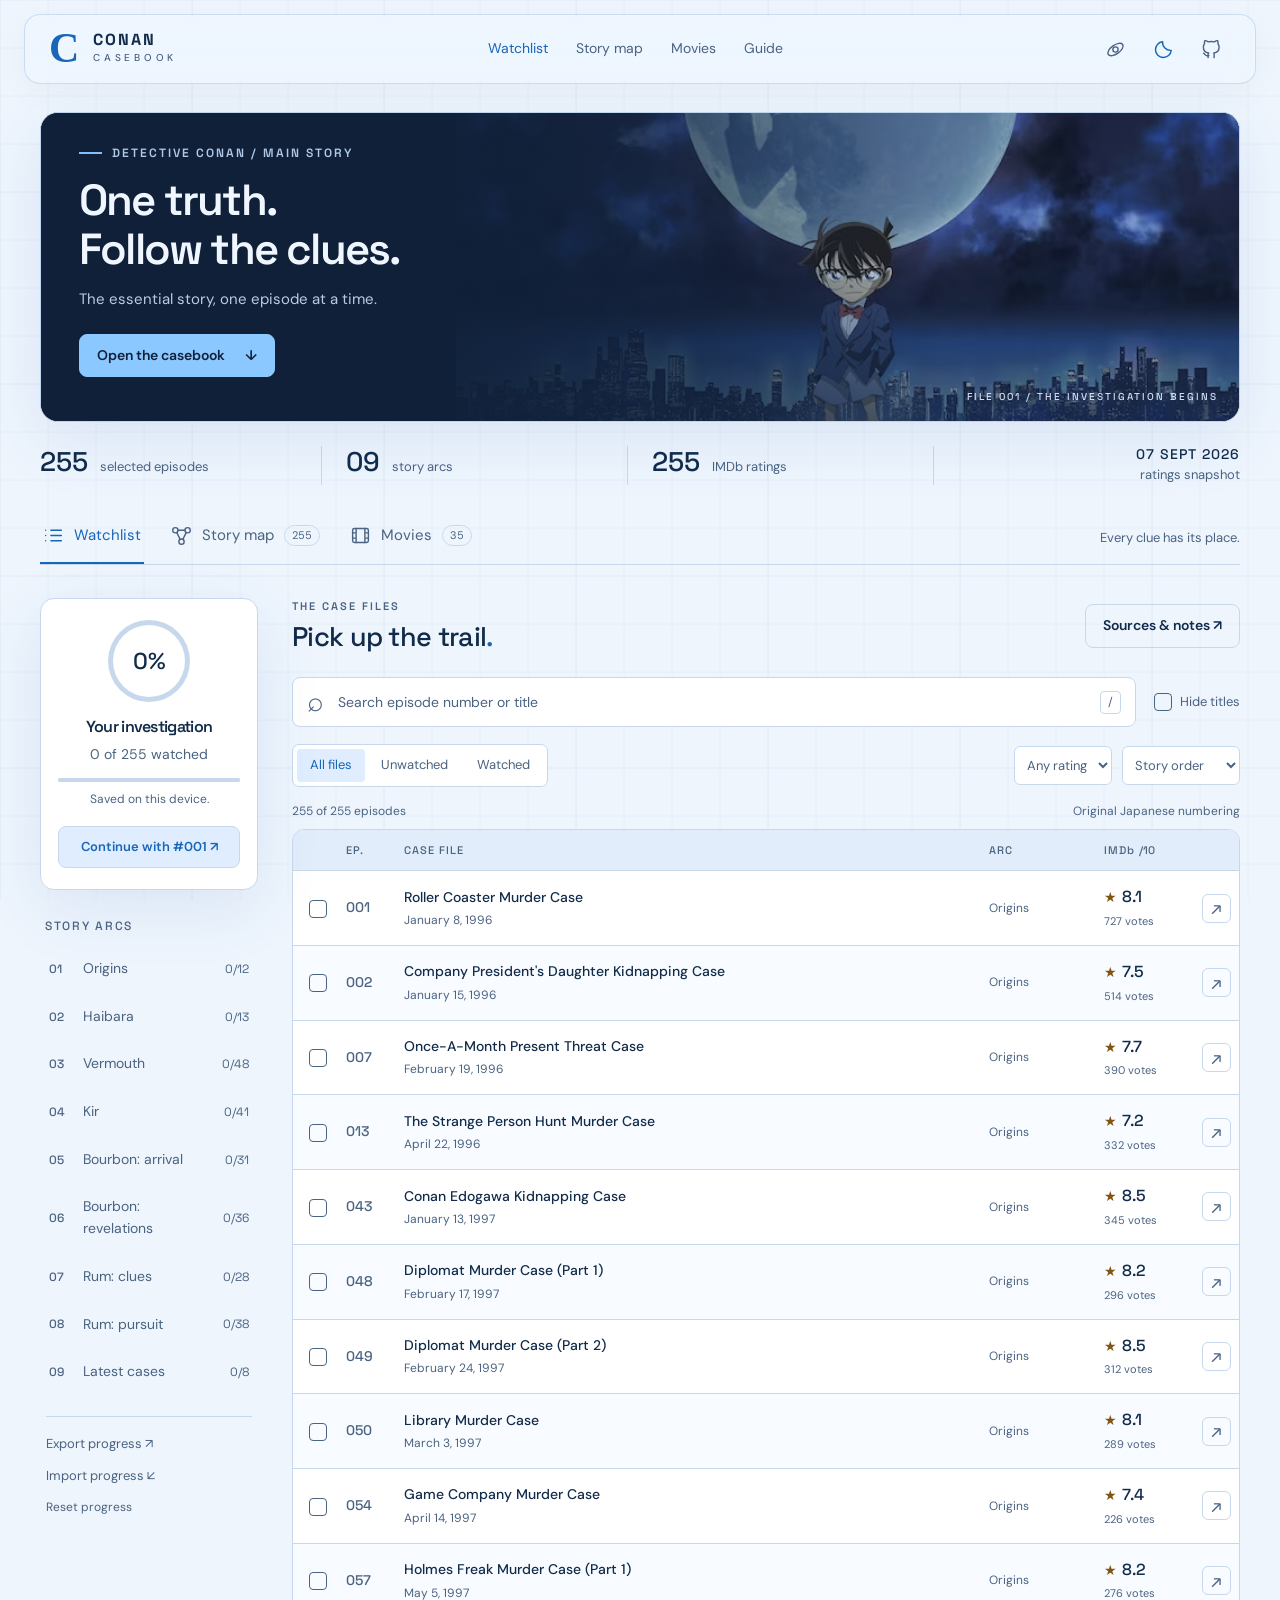
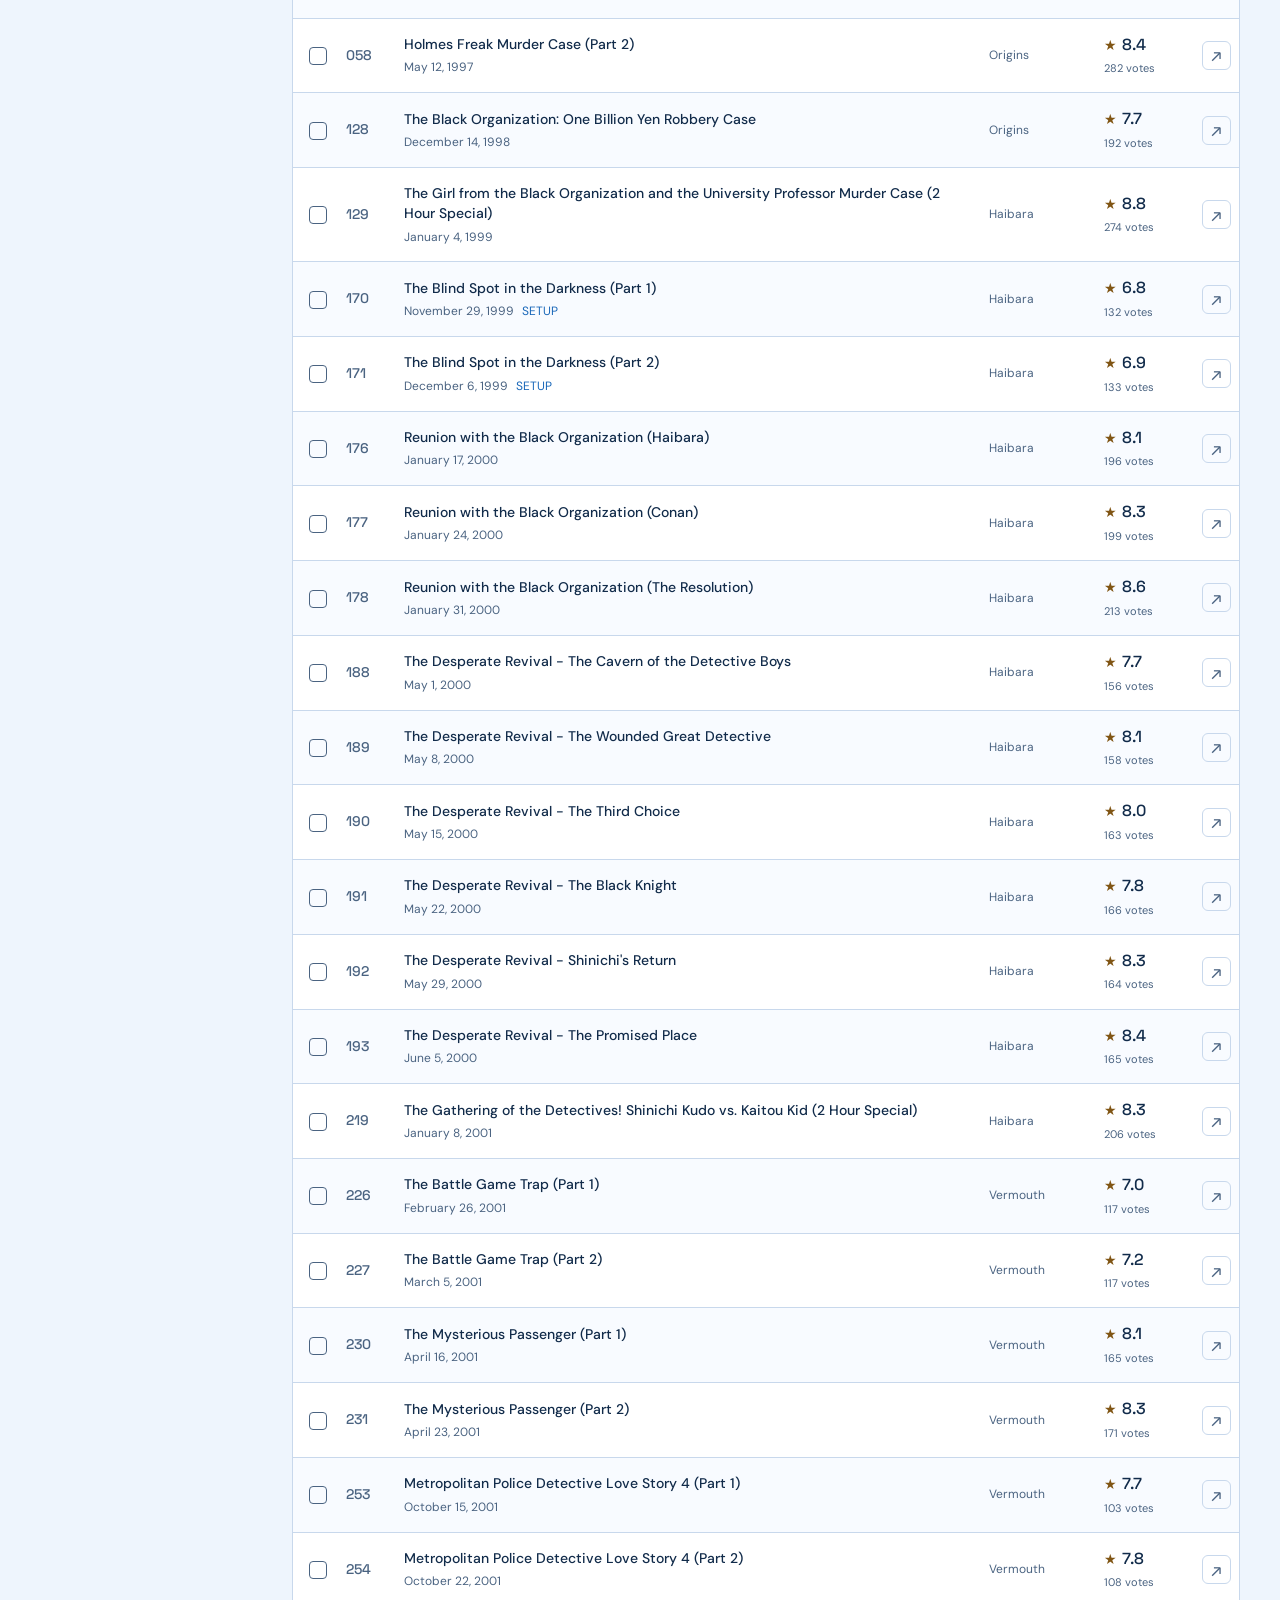
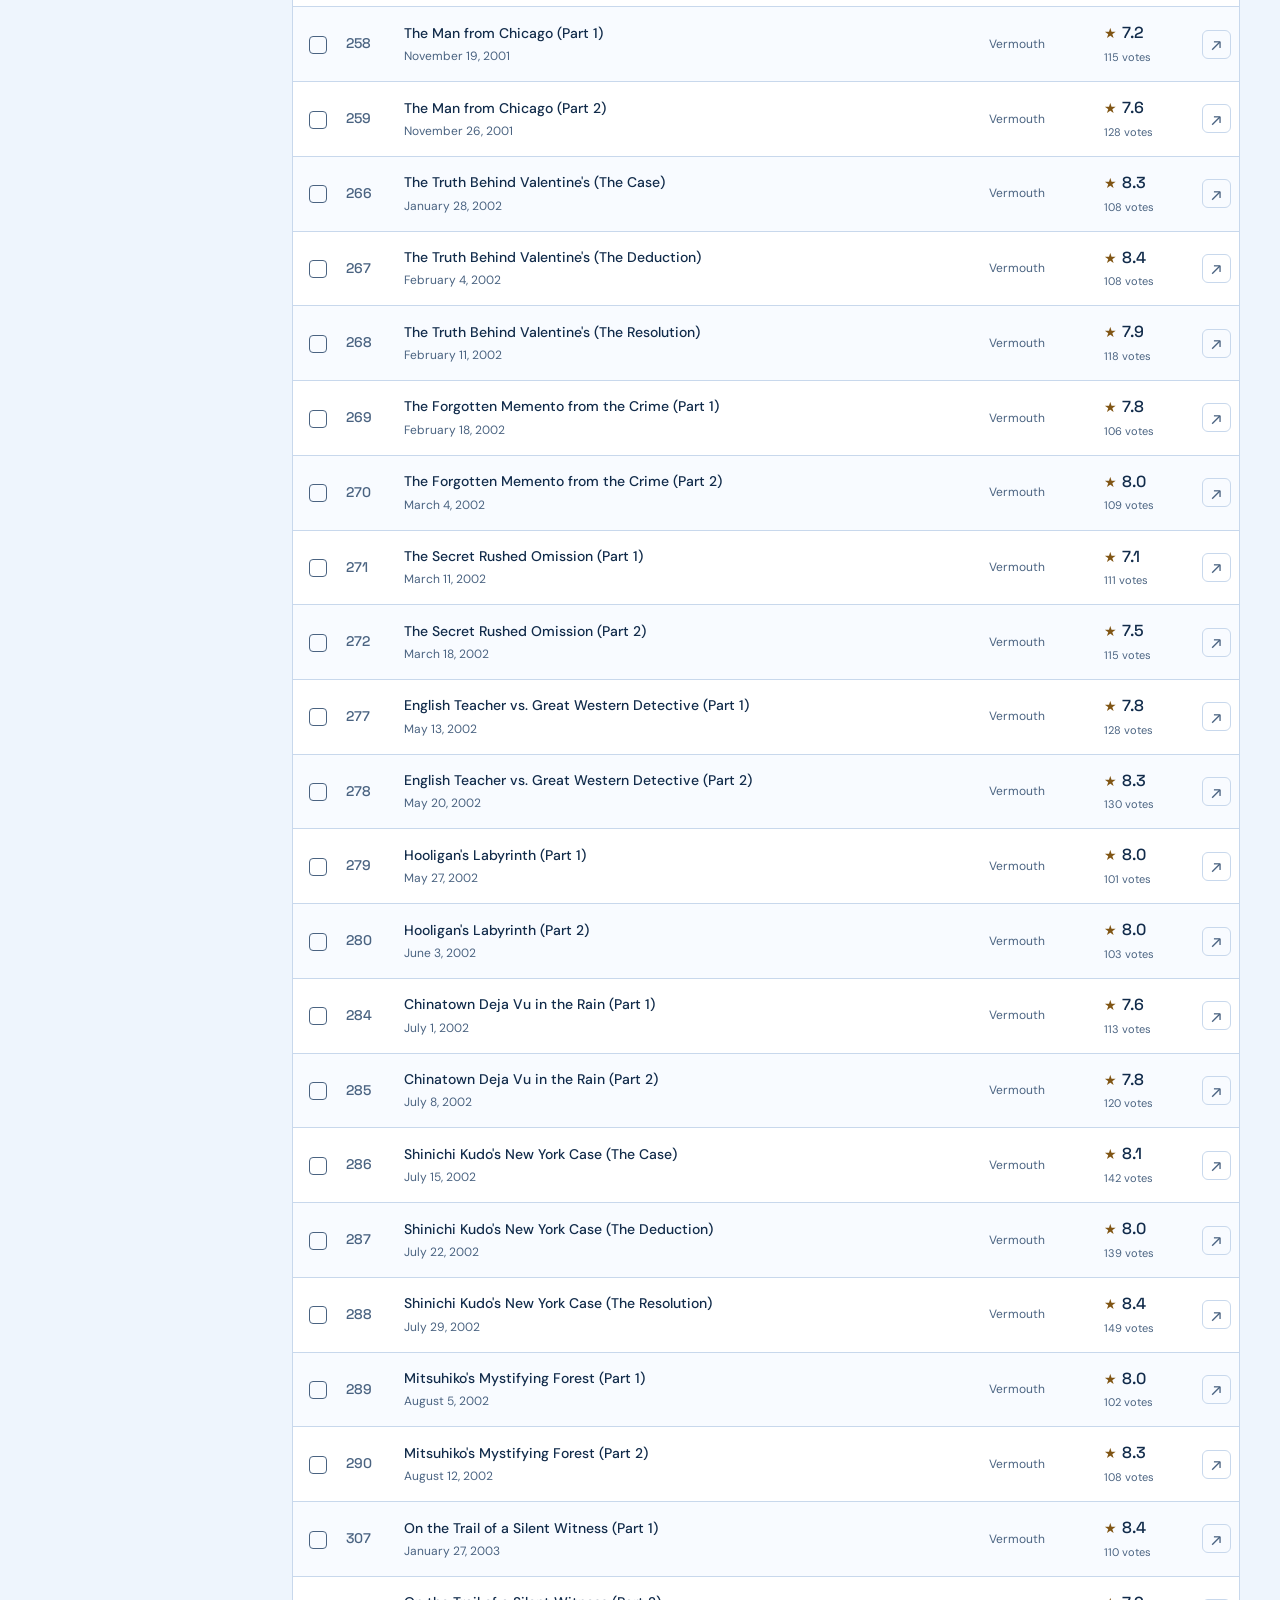
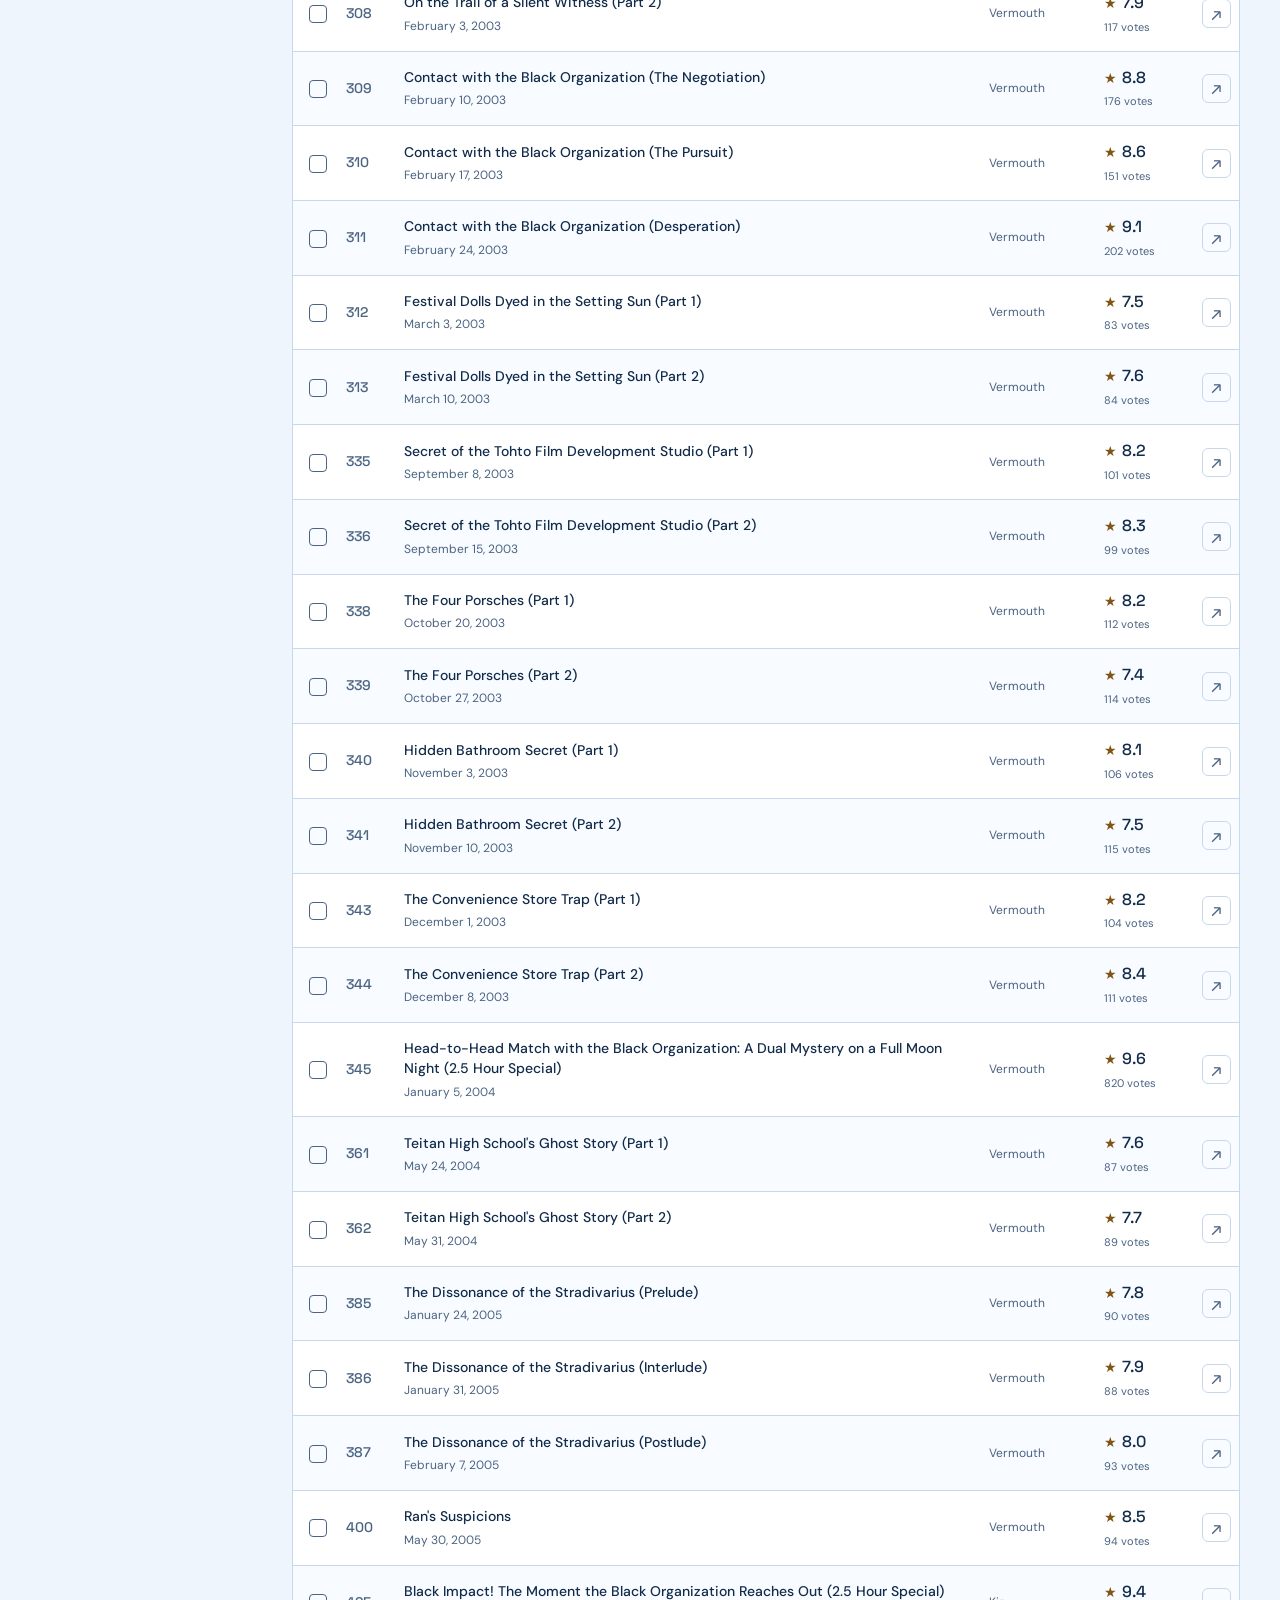
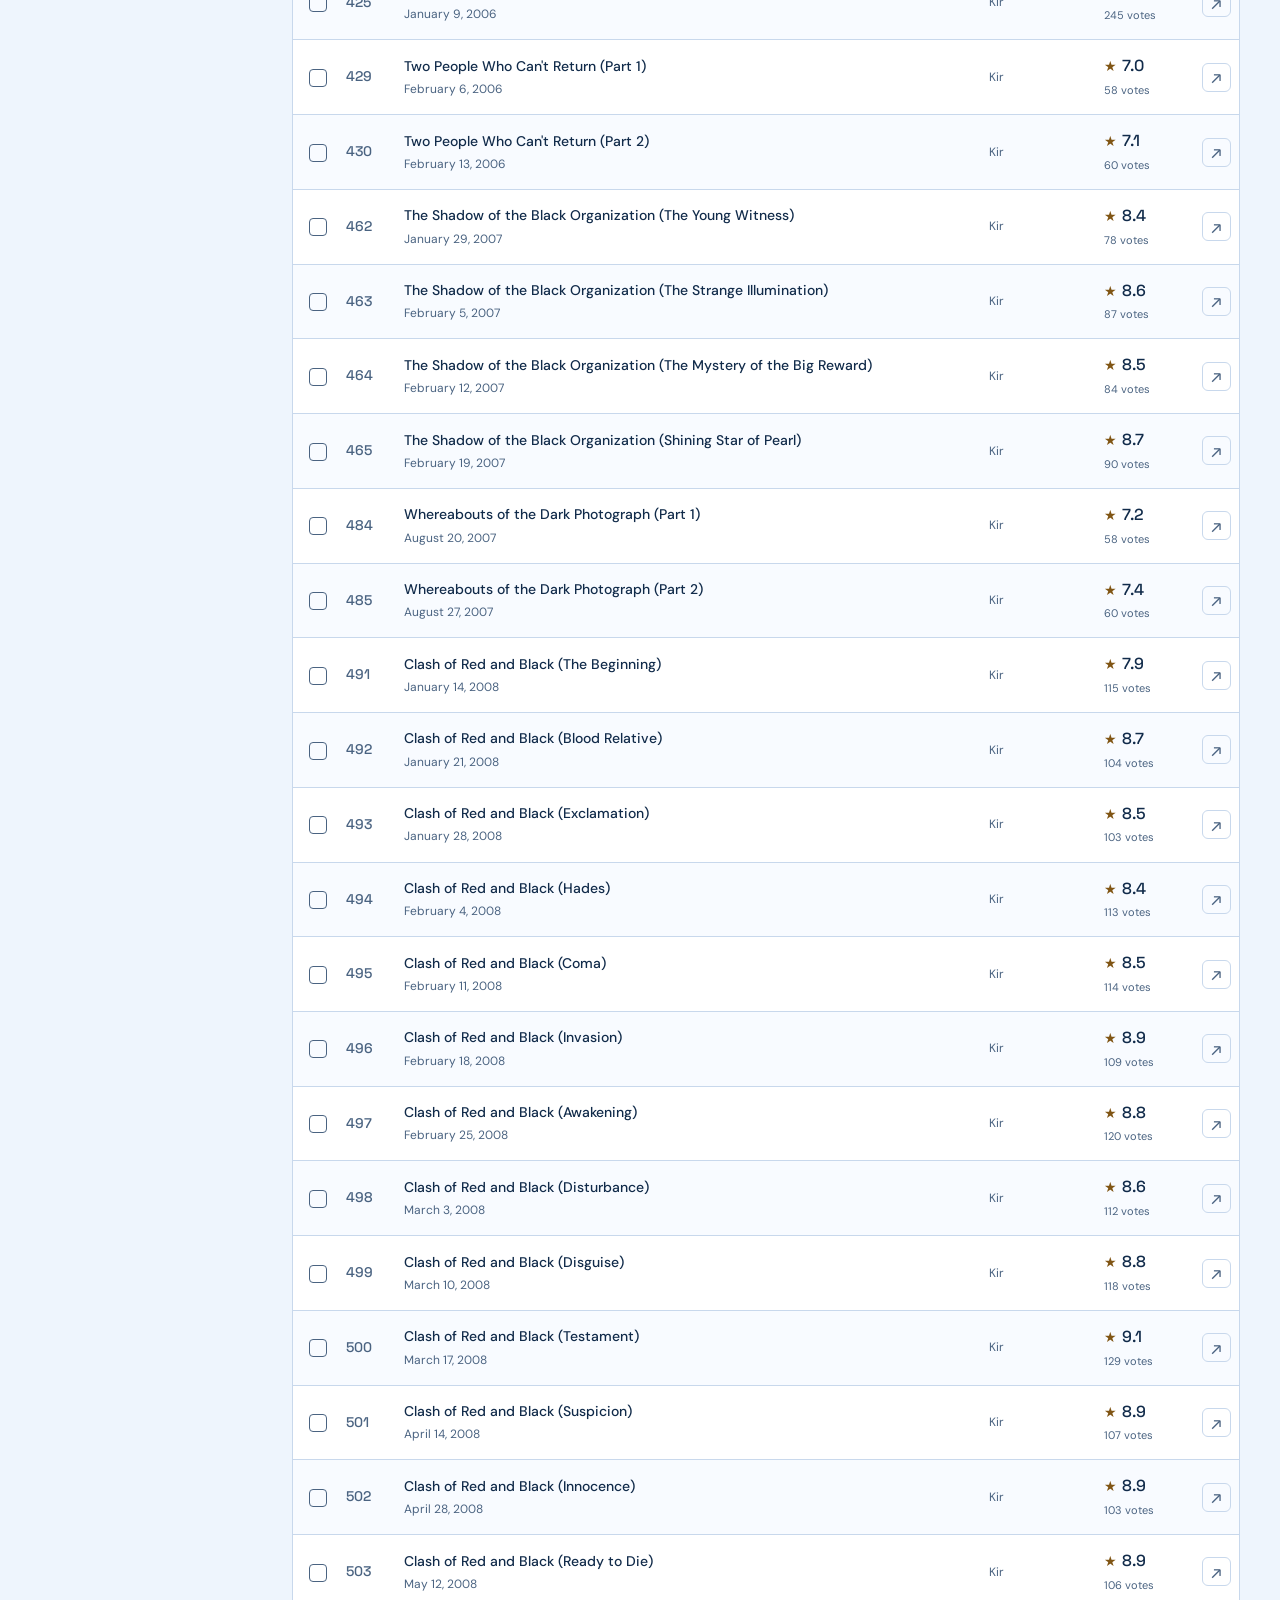
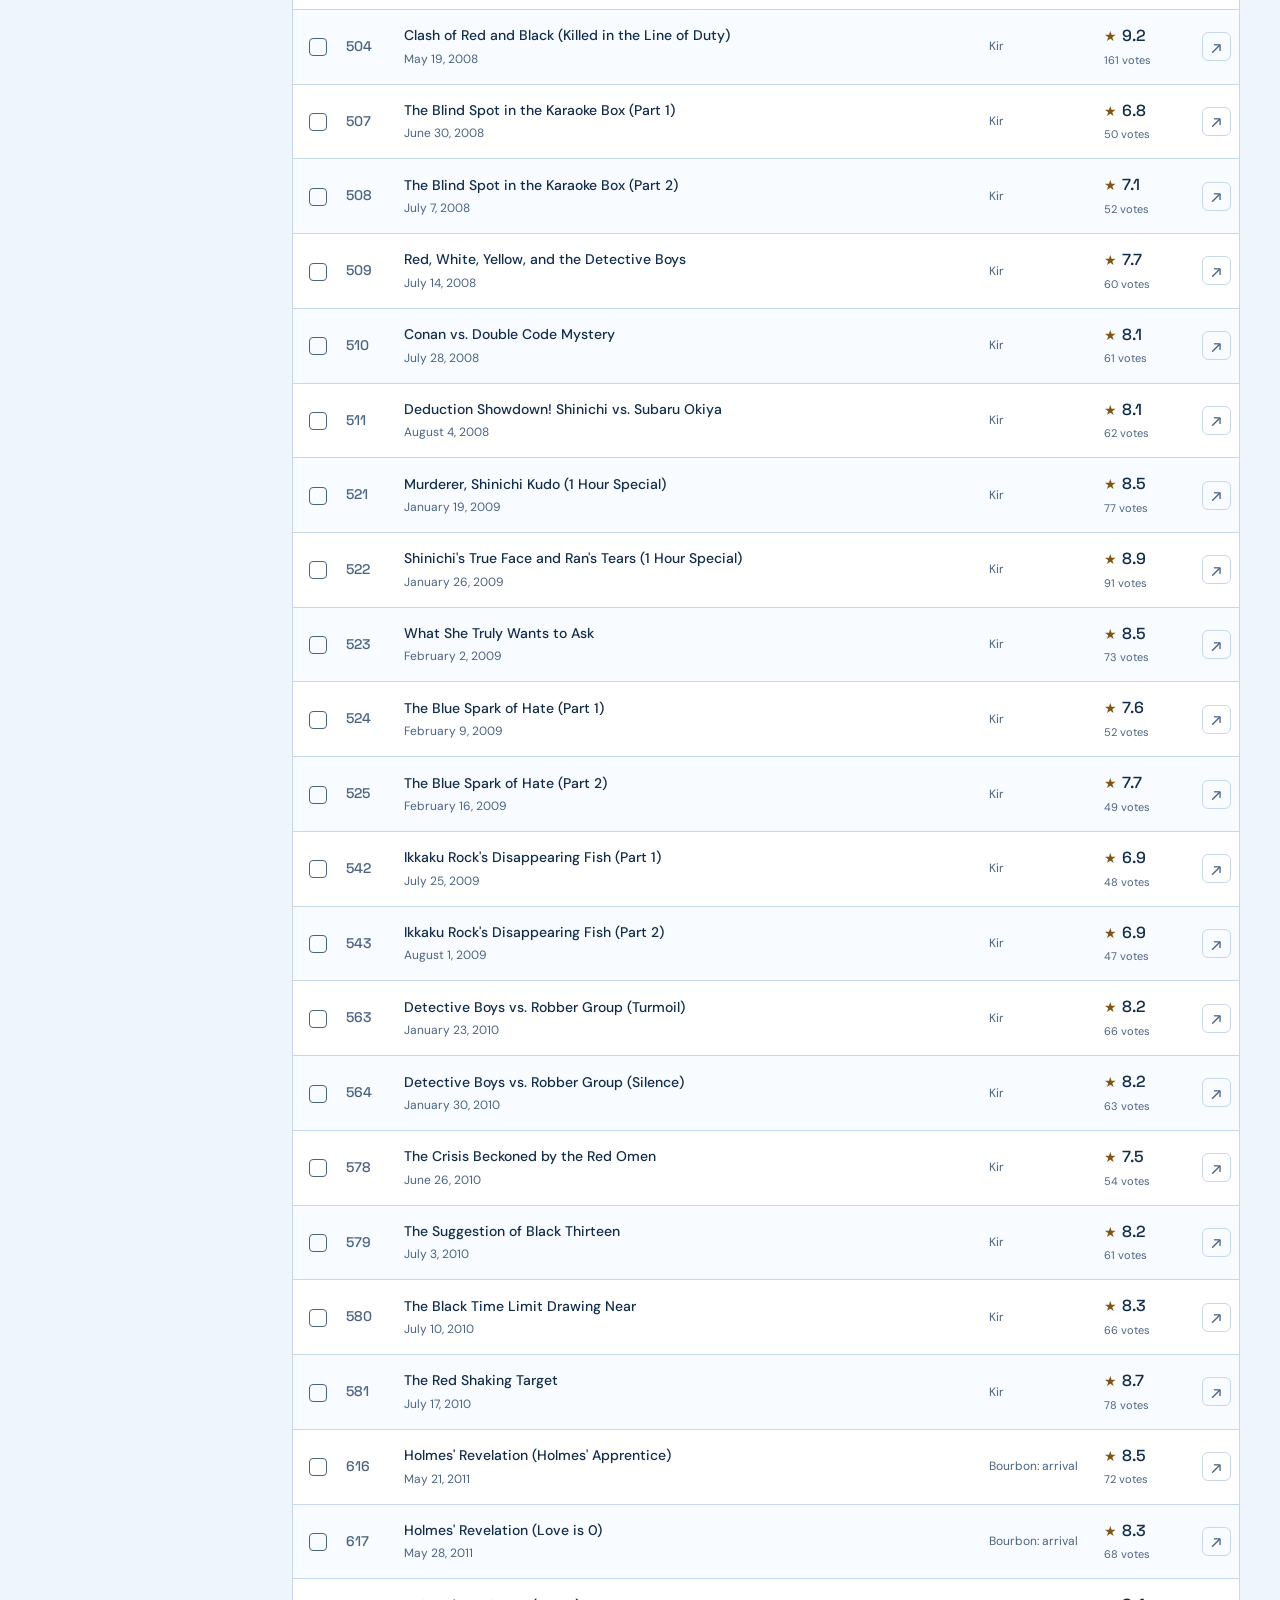
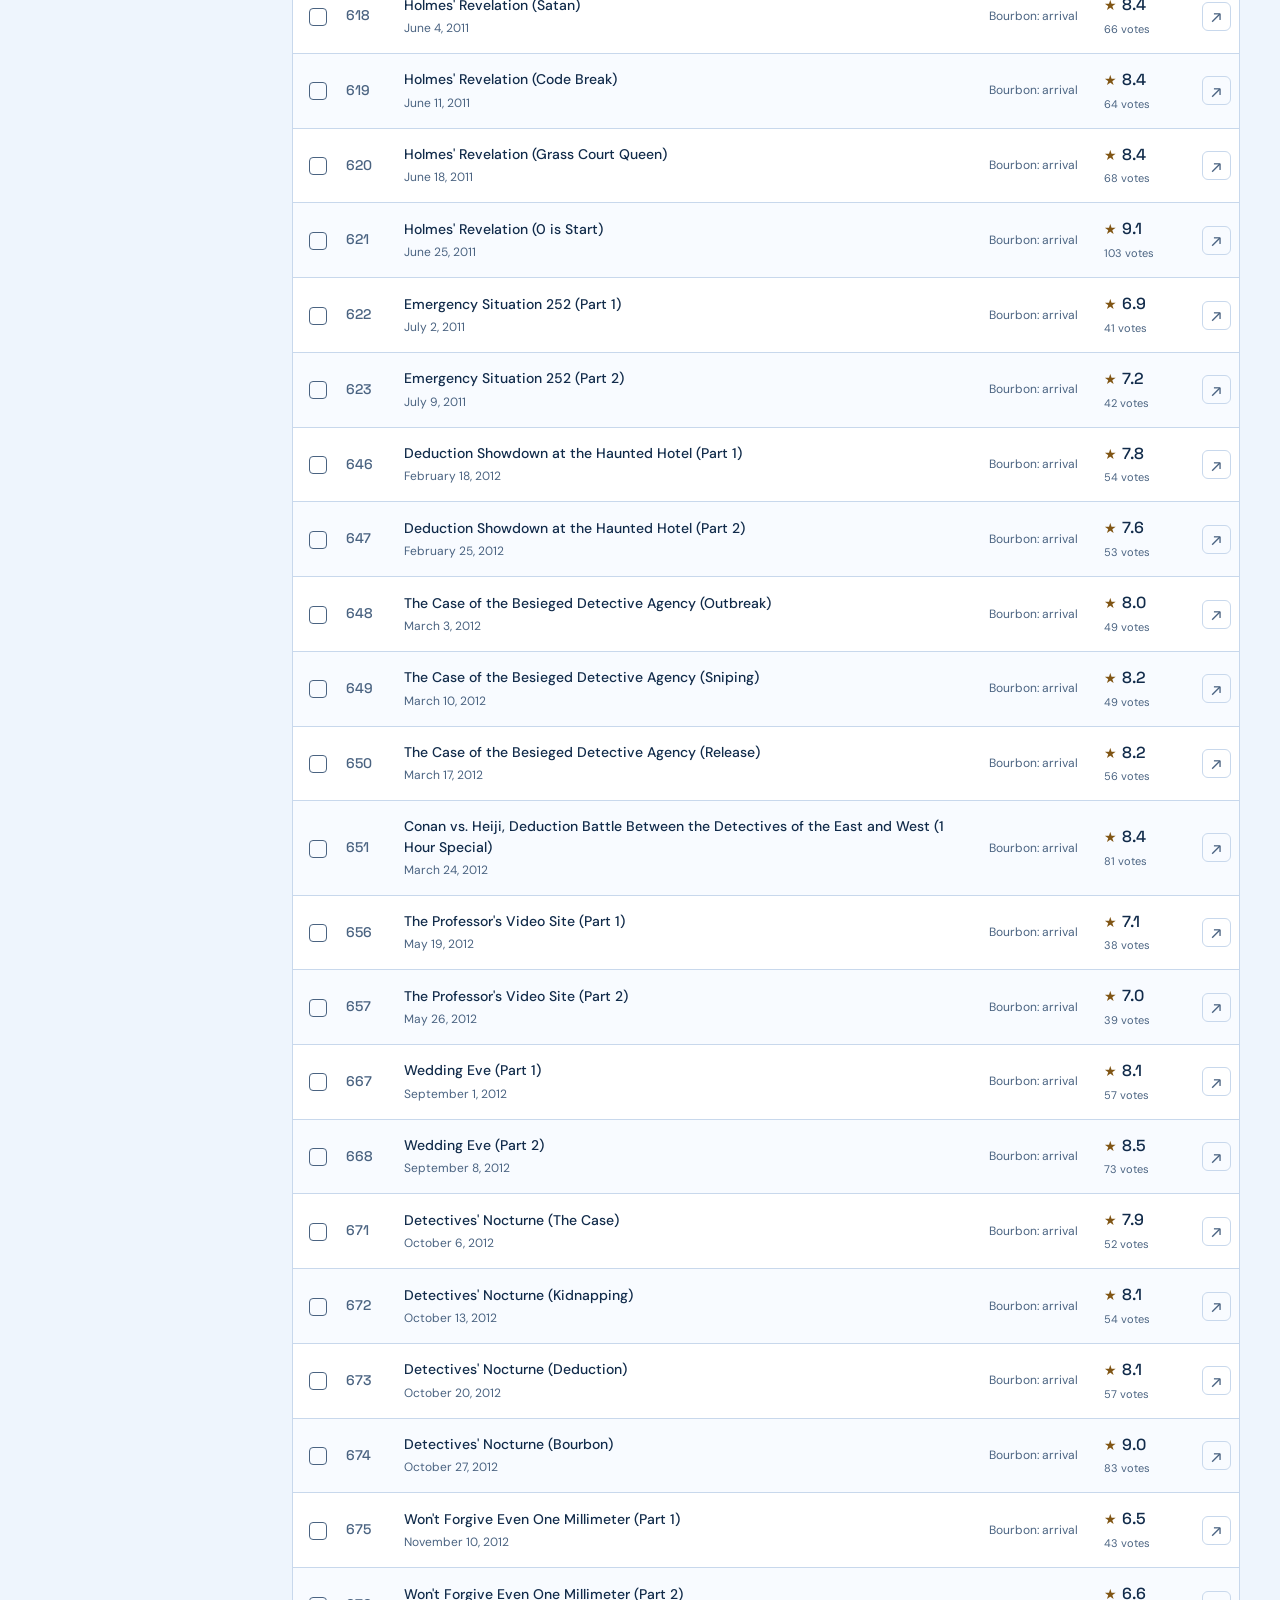
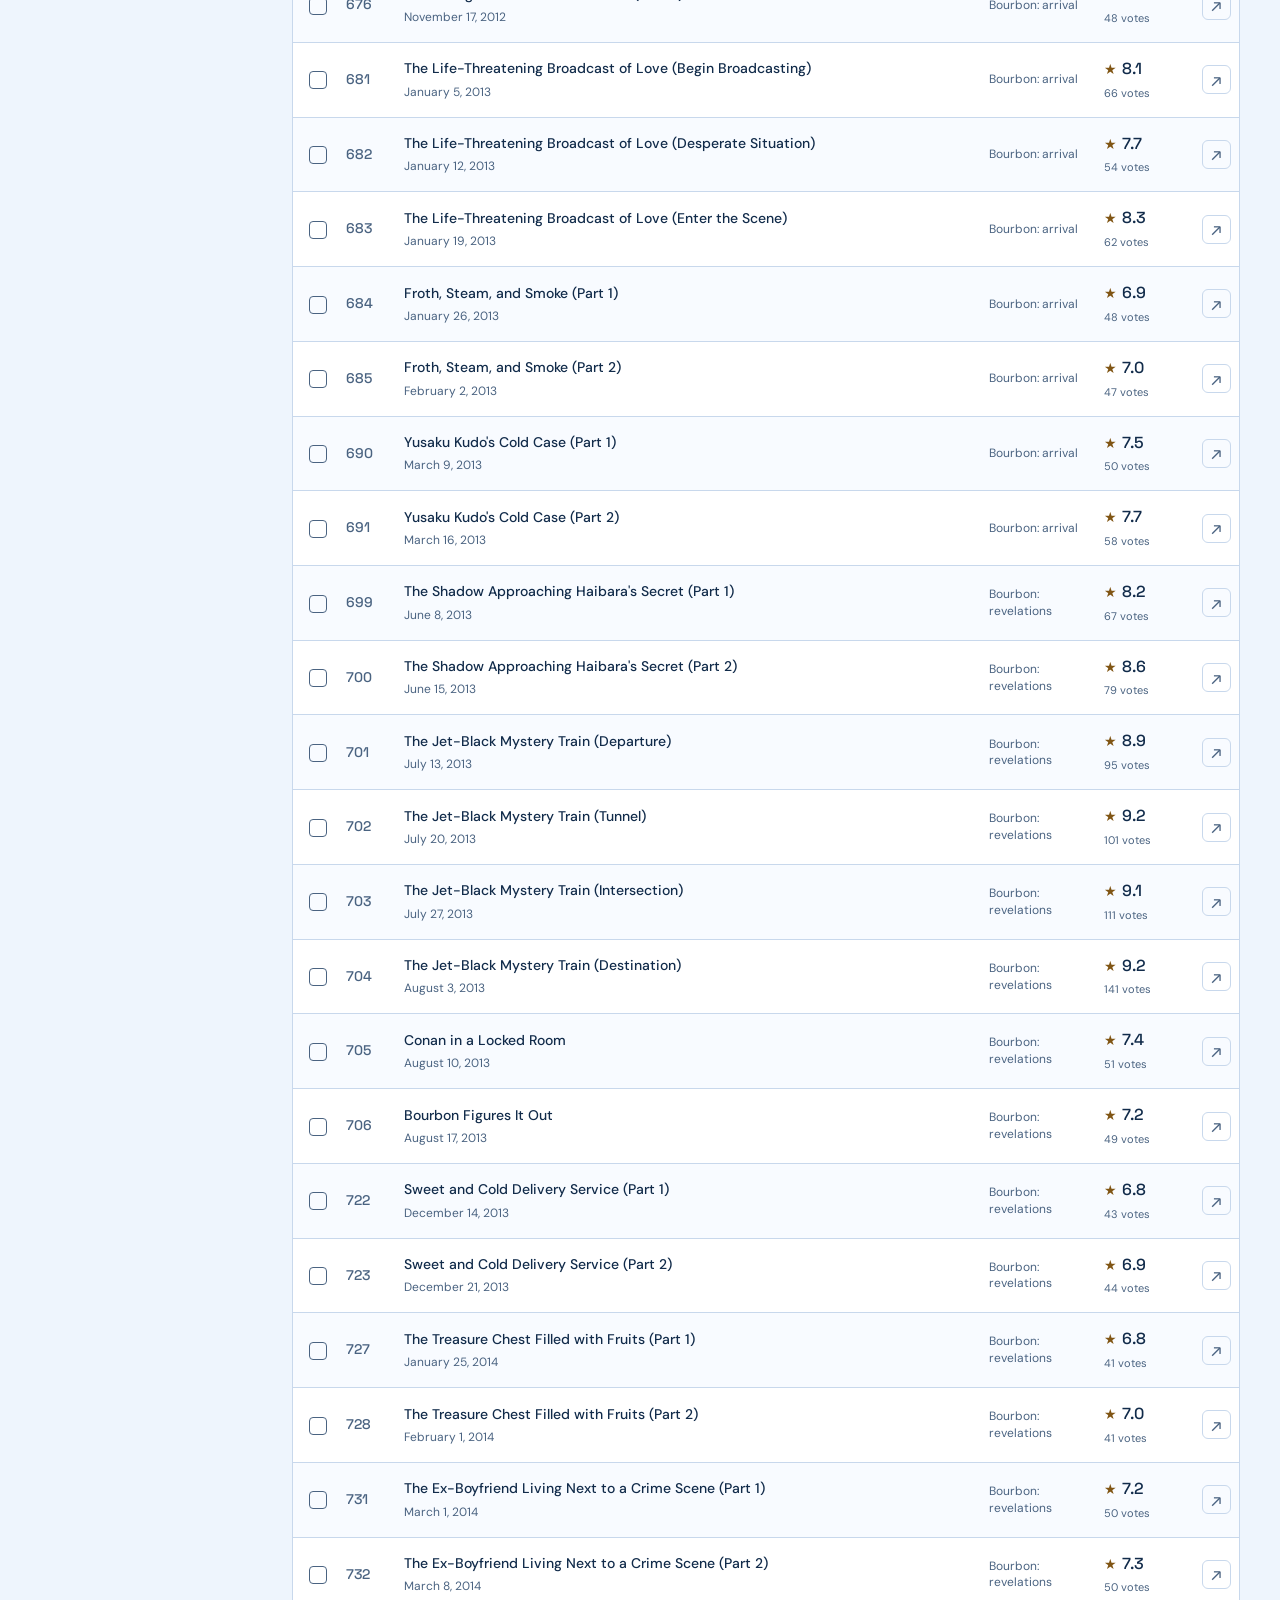
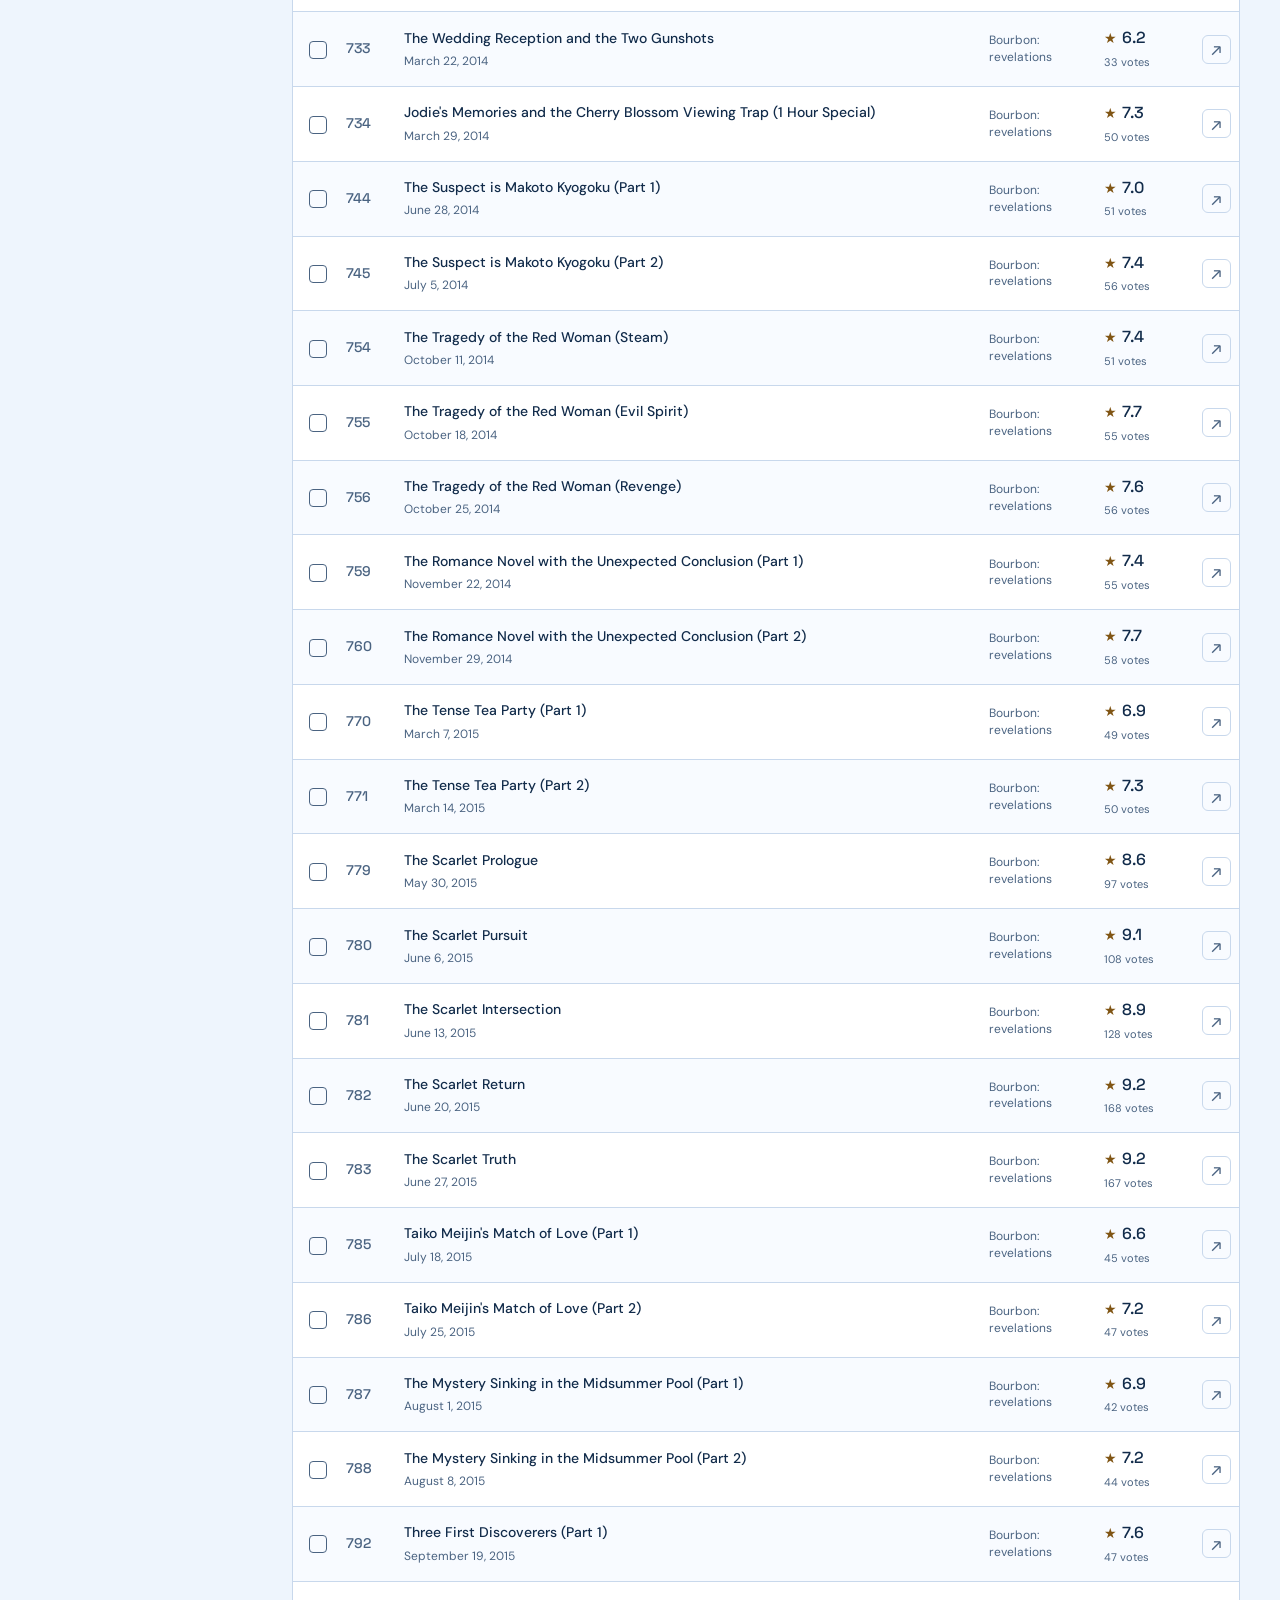
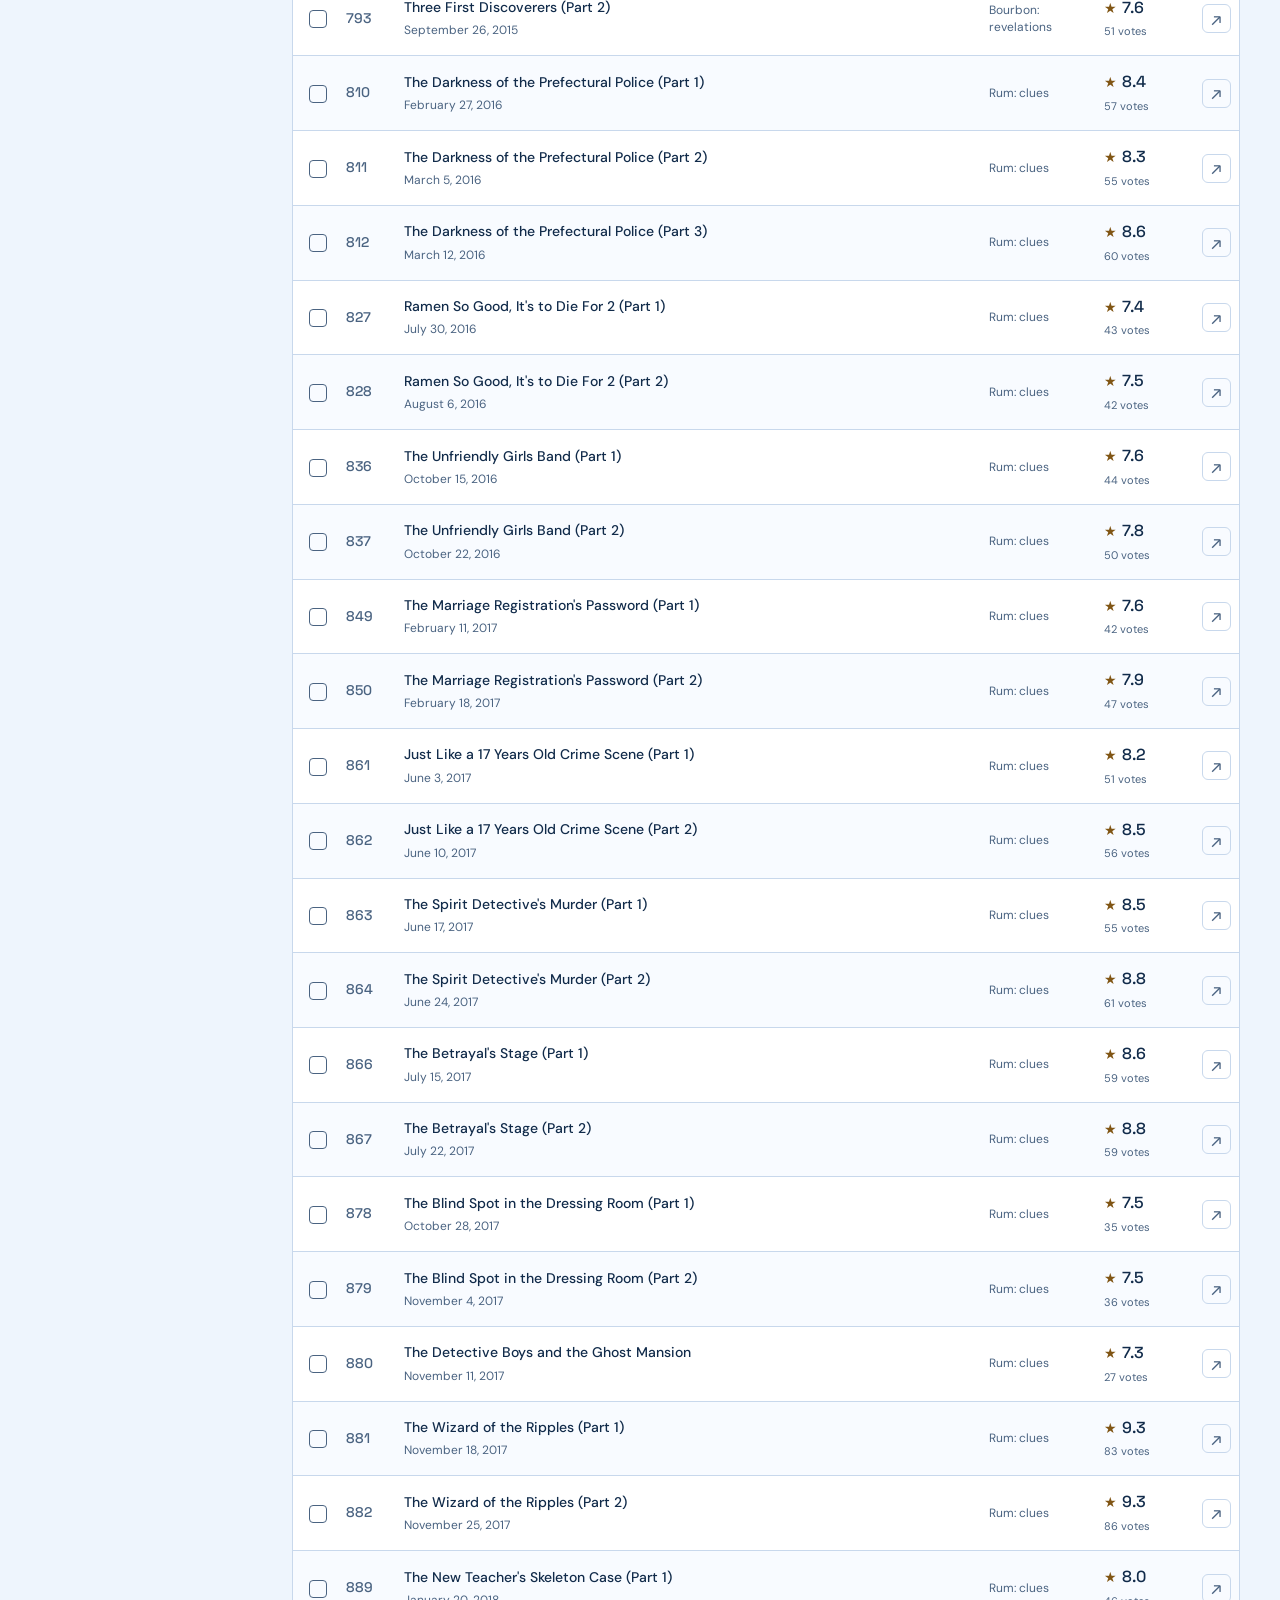
==== index.html @ c4dcd588 "Add complete Conan movie library with navigation and watch tracking" ====
<!doctype html>
<html lang="en">
<head>
  <meta charset="utf-8">
  <meta name="viewport" content="width=device-width, initial-scale=1">
  <meta name="theme-color" content="#071225">
  <meta name="description" content="A focused Detective Conan main-story watchlist. Track episodes and movies, explore nine arcs, and check individually sourced episode IMDb ratings.">
  <title>Conan Casebook | The Main Story</title>
  <link rel="icon" href="assets/favicon.svg?v=2" type="image/svg+xml">
  <script src="assets/theme.js"></script>
  <link rel="stylesheet" href="assets/style.css?v=5">
  <script src="assets/episodes.js" defer></script>
  <script src="assets/core.js" defer></script>
  <script src="assets/graph-core.js" defer></script>
  <script src="assets/graph.js" defer></script>
  <script src="assets/movies-data.js" defer></script>
  <script src="assets/movies-core.js" defer></script>
  <script src="assets/movies.js" defer></script>
  <script src="assets/app.js?v=5" defer></script>
  <script src="assets/grid-core.js" defer></script>
  <script src="assets/presentation.js?v=4" defer></script>
</head>
<body>
  <div class="ambient" aria-hidden="true"><div class="ambient-grid"></div><canvas id="ambient-canvas"></canvas><div class="pointer-light"></div></div>
  <a class="skip-link" href="#watchlist">Skip to watchlist</a>
  <header class="topbar">
    <a class="brand" href="#"><span class="brand-symbol" aria-hidden="true">C</span><span>CONAN<span class="brand-sub">CASEBOOK</span></span></a>
    <nav aria-label="Main navigation">
      <a class="nav-active" href="#watchlist" data-view-link="list">Watchlist</a>
      <a href="#story-map" data-view-link="graph">Story map</a>
      <a href="#movies" data-view-link="movies">Movies</a>
      <a class="nav-guide" href="detective_conan_main_story_watch_guide.md">Guide</a>
    </nav>
    <div class="nav-tools">
      <button id="motion-toggle" class="icon-button" aria-label="Turn off background motion" aria-pressed="true" title="Background motion">
        <svg viewBox="0 0 24 24" aria-hidden="true"><circle cx="12" cy="12" r="3"/><ellipse cx="12" cy="12" rx="10" ry="5" transform="rotate(-35 12 12)"/><path class="motion-slash" d="m3 3 18 18"/></svg>
      </button>
      <button id="theme-toggle" class="icon-button theme-toggle" aria-label="Switch to light theme" title="Switch theme">
        <svg class="sun-icon" viewBox="0 0 24 24" aria-hidden="true"><circle cx="12" cy="12" r="4"/><path d="M12 2v2m0 16v2M2 12h2m16 0h2M5 5l1.4 1.4m11.2 11.2L19 19M5 19l1.4-1.4M17.6 6.4 19 5"/></svg>
        <svg class="moon-icon" viewBox="0 0 24 24" aria-hidden="true"><path d="M20.8 13A9 9 0 0 1 11 3.2 9 9 0 1 0 20.8 13Z"/></svg>
      </button>
      <a class="icon-button github-icon" href="https://github.com/SawabS" target="_blank" rel="noopener noreferrer" aria-label="SawabS on GitHub" title="Created by SawabS">
        <svg viewBox="0 0 24 24" aria-hidden="true"><path d="M9 19c-4.3 1.3-4.3-2.2-6-2.7m12 5v-3.3c0-.9.1-1.4-.4-2 3-.3 6.1-1.5 6.1-6.8a5.3 5.3 0 0 0-1.4-3.7c.1-.4.6-1.8-.2-3.6 0 0-1.2-.4-3.9 1.4a13.5 13.5 0 0 0-7 0C5.5 1.5 4.3 1.9 4.3 1.9c-.8 1.8-.3 3.2-.2 3.6a5.3 5.3 0 0 0-1.4 3.7c0 5.3 3.1 6.5 6.1 6.8-.4.4-.7 1-.7 2v3.3"/></svg>
      </a>
    </div>
  </header>
  <main class="page">
    <section class="hero" aria-labelledby="hero-title">
      <img class="hero-art" src="assets/conan-moon.jpg" alt="Conan Edogawa standing above the city under a full moon" width="704" height="396" fetchpriority="high">
      <div class="hero-copy"><p class="eyebrow"><span class="accent-line"></span>DETECTIVE CONAN / MAIN STORY</p><h1 id="hero-title">One truth.<br>Follow the clues.</h1><p class="hero-description">The essential story, one episode at a time.</p><a class="button primary" href="#watchlist">Open the casebook <span aria-hidden="true">↓</span></a></div>
      <div class="hero-caption" aria-hidden="true">FILE 001 / THE INVESTIGATION BEGINS</div>
    </section>
    <div class="overview" aria-label="Watchlist overview">
      <div><strong id="total-count">255</strong><span>selected episodes</span></div><div><strong>09</strong><span>story arcs</span></div><div><strong id="rated-count">255</strong><span>IMDb ratings</span></div><div class="overview-date"><strong>07 SEP 2026</strong><span>ratings snapshot</span></div>
    </div>
    <div class="view-bar">
      <div class="view-tabs" role="tablist" aria-label="Explore the casebook">
        <button id="list-tab" role="tab" aria-selected="true" aria-controls="watchlist" data-view="list"><svg viewBox="0 0 24 24" aria-hidden="true"><path d="M9 6h12M9 12h12M9 18h12M3 6h.01M3 12h.01M3 18h.01"/></svg>Watchlist</button>
        <button id="graph-tab" role="tab" aria-selected="false" aria-controls="story-map" tabindex="-1" data-view="graph"><svg viewBox="0 0 24 24" aria-hidden="true"><circle cx="5" cy="6" r="3"/><circle cx="19" cy="6" r="3"/><circle cx="12" cy="19" r="3"/><path d="M8 6h8M6.5 8.5l4 8M17.5 8.5l-4 8"/></svg>Story map<span class="tab-count">255</span></button>
        <button id="movies-tab" role="tab" aria-selected="false" aria-controls="movies" tabindex="-1" data-view="movies"><svg viewBox="0 0 24 24" aria-hidden="true"><rect x="3" y="4" width="18" height="16" rx="2"/><path d="M7 4v16M17 4v16M3 9h4M3 15h4M17 9h4M17 15h4"/></svg>Movies<span class="tab-count">35</span></button>
      </div>
      <span class="view-caption">Every clue has its place.</span>
    </div>
    <section id="watchlist" class="workspace" role="tabpanel" aria-labelledby="list-tab">
      <aside class="sidebar">
        <section class="progress-card" aria-labelledby="progress-title"><div class="progress-ring" id="progress-ring"><span id="progress-percent">0%</span></div><h2 id="progress-title">Your investigation</h2><p id="progress-text">0 of 255 watched</p><progress id="progress-bar" max="255" value="0" aria-label="Episodes watched"></progress><p class="local-note" id="storage-note">Saved on this device.</p><button id="continue-button" class="button continue">Continue with #001 <span aria-hidden="true">↗</span></button></section>
        <div class="section-label">STORY ARCS <button id="clear-arc" class="text-button" hidden>Clear</button></div><nav id="arc-list" class="arc-list" aria-label="Filter by story arc"></nav>
        <div class="backup-controls"><button id="export-button" class="text-button">Export progress ↗</button><button id="import-button" class="text-button">Import progress ↙</button><input type="file" id="import-file" accept=".json,application/json" hidden><button id="reset-button" class="text-button muted">Reset progress</button></div>
      </aside>
      <div class="case-list">
        <div class="list-heading"><div><p class="eyebrow">THE CASE FILES</p><h2>Pick up the trail<span class="accent-dot">.</span></h2></div><button id="sources-button" class="button quiet">Sources & notes ↗</button></div>
        <div class="search-row"><label class="search-box"><span aria-hidden="true">⌕</span><input id="search" type="search" placeholder="Search episode number or title" aria-label="Search episode number or title" autocomplete="off"><kbd aria-hidden="true">/</kbd></label><label class="hide-titles"><input type="checkbox" id="hide-titles">Hide titles</label></div>
        <div class="filter-row"><div class="status-tabs" role="group" aria-label="Watch status"><button type="button" data-status="all" aria-pressed="true">All files</button><button type="button" data-status="unwatched" aria-pressed="false">Unwatched</button><button type="button" data-status="watched" aria-pressed="false">Watched</button></div><div class="selects"><label><span class="sr-only">Minimum IMDb rating</span><select id="rating-filter"><option value="0">Any rating</option><option value="8">★ 8.0+</option><option value="9">★ 9.0+</option></select></label><label><span class="sr-only">Sort episodes</span><select id="sort"><option value="episode">Story order</option><option value="rating">Highest rated</option></select></label></div></div>
        <div class="results-meta"><p id="result-count" role="status" aria-live="polite">255 episodes</p><span>Original Japanese numbering</span></div>
        <div class="table-wrap"><table class="episode-table"><caption class="sr-only">Selected main-story episodes with individual IMDb ratings and watch status</caption><thead><tr><th scope="col"><span class="sr-only">Watched</span></th><th scope="col">EP.</th><th scope="col">CASE FILE</th><th scope="col" class="arc-column">ARC</th><th scope="col">IMDb <span>/10</span></th><th scope="col"><span class="sr-only">Sources and episode details</span></th></tr></thead><tbody id="episode-list"></tbody></table></div>
        <div class="empty-state" id="empty-state" hidden><span aria-hidden="true">⌕</span><h3>No clues here.</h3><p>Try another title, episode number, or filter.</p><button class="button primary" id="clear-filters">Clear filters</button></div>
        <p class="list-footnote">Ratings checked 7 September 2026. Titles and linked sources may reveal story details.</p>
        <noscript><p>This interactive watchlist needs JavaScript. <a href="detective_conan_main_story_watch_guide.md">Read the complete Markdown guide</a>.</p></noscript>
      </div>
    </section>
    <section id="story-map" class="graph-panel" role="tabpanel" aria-labelledby="graph-tab" hidden>
      <div class="graph-heading"><div><h2>A constellation of clues</h2><p>Each dot is an episode. Each constellation is an arc.</p></div><label class="hide-titles"><input type="checkbox" id="graph-hide-titles">Hide titles</label></div>
      <div class="graph-toolbar">
        <label class="graph-arc-picker"><span class="sr-only">Focus on a story arc</span><select id="graph-arc"><option value="0">All nine arcs</option></select></label>
        <label class="graph-search"><span class="sr-only">Find an episode in the graph</span><input id="graph-search" type="search" inputmode="numeric" placeholder="Episode #" aria-label="Find an episode in the graph"><button id="graph-find" class="text-button">Find</button></label>
        <div class="graph-zoom" role="group" aria-label="Graph zoom"><button id="zoom-out" class="icon-button" aria-label="Zoom out"><svg viewBox="0 0 24 24" aria-hidden="true"><path d="M6 12h12"/></svg></button><output id="zoom-label" aria-live="polite">100%</output><button id="zoom-in" class="icon-button" aria-label="Zoom in"><svg viewBox="0 0 24 24" aria-hidden="true"><path d="M6 12h12M12 6v12"/></svg></button><button id="graph-fit" class="button quiet">Fit all</button></div>
      </div>
      <div class="graph-layout">
        <div class="graph-stage" id="graph-stage">
          <svg id="story-graph" viewBox="0 0 1200 1000" aria-labelledby="graph-svg-title graph-svg-description" tabindex="0"><title id="graph-svg-title">Detective Conan arc and episode map</title><desc id="graph-svg-description">Nine arc clusters with one node per selected episode. Select a node for details. Use arrow keys to move between nodes, plus and minus to zoom, and Home to fit all. Drag the empty canvas to pan. Use the episode search or arc selector as an alternative.</desc><g id="graph-world"></g></svg>
          <p class="graph-hint">Drag to explore · + / − to zoom · Select a node</p>
          <div class="graph-watermark" aria-hidden="true">The main story<br><span>001 → 1205</span></div>
        </div>
        <aside class="graph-inspector" id="graph-inspector" aria-label="Selected arc or episode"><div id="graph-card"></div></aside>
      </div>
      <div class="graph-legend"><span><i class="legend-node"></i>Episode</span><span><i class="legend-hub"></i>Arc</span><span><i class="legend-watched" aria-hidden="true"><svg viewBox="-7 -7 14 14"><path d="M-3.5 0-1.3 2.5 3.5-2.5"/></svg></i>Watched</span><span><i class="legend-edge"></i>Arc watch order</span><span>Node size: IMDb rating</span></div>
      <p id="graph-status" class="graph-status" role="status" aria-live="polite">255 episodes across nine arcs.</p>
    </section>
    <section id="movies" class="movies-panel" role="tabpanel" aria-labelledby="movies-tab" hidden>
      <div class="movie-heading">
        <div><p class="eyebrow">THE SCREENING ROOM</p><h2>Every film.<br> One casebook.</h2><p>29 main films + 6 extras, in release order.</p></div>
        <div class="movie-progress"><p id="movie-progress-text">0 of 35 watched</p><progress id="movie-progress-bar" max="35" value="0" aria-label="Movies watched"></progress><small id="movie-storage-note">Saved on this device.</small><div class="movie-backups"><button id="movie-export" class="text-button">Export progress ↗</button><button id="movie-import" class="text-button">Import progress ↙</button><input id="movie-import-file" type="file" accept=".json,application/json" hidden></div></div>
      </div>
      <div class="movie-toolbar">
        <label class="search-box"><span aria-hidden="true">⌕</span><input id="movie-search" type="search" placeholder="Search title, film number, or year" aria-label="Search movies by title, number, or year" autocomplete="off"></label>
        <label><span class="sr-only">Movie category</span><select id="movie-category"><option value="all">All films</option><option value="main">Main films (29)</option><option value="crossover">Crossover (1)</option><option value="compilation">Compilations (3)</option><option value="short">3D shorts (2)</option></select></label>
        <label><span class="sr-only">Movie watch status</span><select id="movie-status"><option value="all">Any status</option><option value="unwatched">Unwatched</option><option value="watched">Watched</option></select></label>
        <label><span class="sr-only">Sort movies</span><select id="movie-sort"><option value="release">Release order</option><option value="newest">Newest first</option></select></label>
      </div>
      <div class="results-meta"><p id="movie-result-count" role="status" aria-live="polite" tabindex="-1">35 films</p><a href="detective_conan_movies.md">Full movie checklist ↗</a></div>
      <div id="movie-grid" class="movie-grid"></div>
      <div id="movie-empty" class="empty-state" hidden><h3>No matching films.</h3><p>Try another title, year, or category.</p><button id="movie-clear" class="button quiet">Clear filters</button></div>
      <div class="movie-sources"><p id="movie-reviewed">Catalog checked 7 September 2026. Japanese release dates. TV specials, OVAs, and unreleased films are excluded.</p><p><a href="https://www.detectiveconanworld.com/wiki/Movies" target="_blank" rel="noopener noreferrer">Detective Conan World ↗</a> · <a href="https://www.tms-e.co.jp/global/alltitles/conan/" target="_blank" rel="noopener noreferrer">TMS official catalog ↗</a> · <a href="data/movies.json">Movie data ↗</a></p><p>Artwork belongs to its respective rights holders. Image sources are recorded in the movie data.</p></div>
      <noscript><p><a href="detective_conan_movies.md">Read the complete movie checklist</a>.</p></noscript>
    </section>
    <footer><a class="footer-brand" href="#">CONAN CASEBOOK <span>↑</span></a><p>Created by <a class="creator-credit" href="https://github.com/SawabS" target="_blank" rel="noopener noreferrer">SawabS ↗</a><span class="footer-separator"> / </span>Unofficial fan project.</p><button class="text-button" id="credits-button">Artwork credits</button></footer>
  </main>
  <div id="notice" class="toast" role="status" aria-live="polite" hidden></div>
  <dialog id="detail-dialog" aria-labelledby="detail-title"><div class="dialog-top"><p class="eyebrow" id="detail-number"></p><button class="close-button" data-close aria-label="Close episode details">×</button></div><h2 id="detail-title"></h2><div id="detail-content"></div><button class="button primary" id="detail-watch"></button></dialog>
  <dialog id="sources-dialog" aria-labelledby="sources-title"><div class="dialog-top"><p class="eyebrow">THE PAPER TRAIL</p><button class="close-button" data-close aria-label="Close sources">×</button></div><h2 id="sources-title">Every episode. A source.</h2><p>255 selections preserved from the original guide's main table. IMDb scores belong to individual episodes, with title, year, and part checked against Japanese numbering.</p><ul class="source-list"><li><a href="https://www.detectiveconanworld.com/wiki/Anime" target="_blank" rel="noopener noreferrer">Detective Conan World ↗</a><span>Episode titles, original broadcasts, and case pages.</span></li><li><a href="https://www.xerblade.com/p/detective-conan-important-episode-list.html" target="_blank" rel="noopener noreferrer">XerBlade's episode guide ↗</a><span>Background for the original guide's main-plot selection.</span></li><li><a href="https://developer.imdb.com/non-commercial-datasets/" target="_blank" rel="noopener noreferrer">IMDb non-commercial datasets ↗</a><span>Title IDs, episode metadata, weighted ratings, and votes. Snapshot: 7 September 2026.</span></li><li><a href="data/episodes.json">Full episode data ↗</a><span>Each mapping, source link, rating, vote count, and check date.</span></li></ul><p class="dialog-note">Movies are optional. Watch multipart cases in order. Streaming services may split specials and change the numbering.</p></dialog>
  <dialog id="credits-dialog" aria-labelledby="credits-title"><div class="dialog-top"><p class="eyebrow">ARTWORK</p><button class="close-button" data-close aria-label="Close credits">×</button></div><h2 id="credits-title">Moonlight over Beika.</h2><p>Promotional key visual for <em>Detective Conan vs. Kid the Phantom Thief</em> (2024).</p><p>© 青山剛昌／小学館・読売テレビ・TMS 2024. Artwork belongs to its respective rights holders; it is not covered by a code license.</p><p><a href="https://www.animeclick.it/news/101509-anime-preview-trailer-e-novita-per-detective-conan-remonster-e-altri-anime" target="_blank" rel="noopener noreferrer">Image source: AnimeClick ↗</a></p></dialog>
  <dialog id="reset-dialog" aria-labelledby="reset-title"><h2 id="reset-title">Start a new investigation?</h2><p>This clears watched episodes on this device. Export a backup first if you want to keep them.</p><div class="dialog-actions"><button class="button quiet" data-close>Keep progress</button><button class="button danger" id="confirm-reset">Reset progress</button></div></dialog>
</body>
</html>
---- assets/style.css ----
@import url('https://fonts.googleapis.com/css2?family=DM+Sans:wght@400;500;600;700&family=Space+Grotesk:wght@400;500;600;700&display=swap');

:root {
  color-scheme: dark;
  --bg: #071225; --panel: #0d1c33; --panel-light: #162a46; --row: #0d1b30;
  --ink: #e8f2ff; --muted: #a2b4cf; --line: #294160; --accent: #71b9ff;
  --accent-strong: #3c97f2; --accent-soft: #133762; --on-accent: #071b33;
  --gold: #eac781; --green: #8cdaca; --blue: #8fc9ff;
  --glass: rgb(9 26 48 / .22); --glass-solid: #10223b; --shadow: 0 20px 70px #0003;
  --graph-bg: #08172c; --graph-grid: #244568; --node-outline: #0a1930;
  --ambient-rgb: 82, 159, 239; --hero-edge: #193151;
  --font: 'DM Sans', system-ui, sans-serif; --display: 'Space Grotesk', system-ui, sans-serif;
}
:root[data-theme='light'] {
  color-scheme: light;
  --bg: #eef5fd; --panel: #fff; --panel-light: #e2edfb; --row: #f8fbff;
  --ink: #112b4a; --muted: #4a6381; --line: #c8d8ec; --accent: #1766b8;
  --accent-strong: #1265bd; --accent-soft: #dfedff; --on-accent: #fff;
  --gold: #805514; --green: #16766b; --blue: #155faf;
  --glass: rgb(247 251 255 / .22); --glass-solid: #f7fbff; --shadow: 0 18px 65px #285ca31a;
  --graph-bg: #f9fcff; --graph-grid: #aac5e4; --node-outline: #f9fcff;
  --ambient-rgb: 37, 113, 201; --hero-edge: #bed6ef;
}
* { box-sizing: border-box; }
html { scroll-behavior: smooth; scroll-padding-top: 110px; }
body { margin: 0; isolation: isolate; background: var(--bg); color: var(--ink); font: 16px/1.55 var(--font); }
button, input, select { font: inherit; }
button, a, input, select { -webkit-tap-highlight-color: transparent; }
button { cursor: pointer; color: inherit; }
button:disabled { cursor: default; opacity: .5; }
a { color: inherit; text-decoration: none; }
a:hover { color: var(--blue); }
button:focus-visible, a:focus-visible, input:focus-visible, select:focus-visible, [tabindex]:focus-visible { outline: 2px solid var(--accent); outline-offset: 4px; }
[hidden] { display: none !important; }
.sr-only { position: absolute; width: 1px; height: 1px; padding: 0; margin: -1px; overflow: hidden; clip: rect(0,0,0,0); white-space: nowrap; border: 0; }
.skip-link { position: fixed; top: -80px; left: 20px; z-index: 100; background: var(--accent); color: var(--on-accent); padding: 12px; }
.skip-link:focus { top: 10px; }
.ambient { position: fixed; inset: 0; overflow: hidden; z-index: -1; pointer-events: none; }
/* The CSS grid remains as a static fallback when canvas is unavailable. */
.ambient-grid {
  position: absolute; inset: 0;
  background-image: linear-gradient(rgba(var(--ambient-rgb), .045) 1px, transparent 1px), linear-gradient(90deg, rgba(var(--ambient-rgb), .045) 1px, transparent 1px), linear-gradient(rgba(var(--ambient-rgb), .03) 1px, transparent 1px), linear-gradient(90deg, rgba(var(--ambient-rgb), .03) 1px, transparent 1px);
  background-size: 48px 48px, 48px 48px, 192px 192px, 192px 192px;
}
[data-grid-canvas='true'] .ambient-grid { display: none; }
.ambient canvas { position: absolute; inset: 0; width: 100%; height: 100%; }
.pointer-light { position: absolute; inset: 0; background: radial-gradient(160px circle at var(--pointer-x, 50%) var(--pointer-y, 50%), rgba(var(--ambient-rgb), .08), transparent 75%); opacity: 0; transition: opacity .25s ease; }
[data-pointer-active='true'] .pointer-light { opacity: 1; }

/* A single floating, translucent navigation surface. */
.topbar { position: sticky; top: 14px; z-index: 30; max-width: 1280px; width: calc(100% - 48px); margin: 14px auto 0; padding: 14px 24px; display: flex; align-items: center; justify-content: space-between; gap: 24px; background: var(--glass); border: 1px solid rgba(var(--ambient-rgb), .19); border-radius: 16px; box-shadow: 0 8px 35px #00102a09; backdrop-filter: blur(14px) saturate(125%); -webkit-backdrop-filter: blur(14px) saturate(125%); }
.brand { display: flex; align-items: center; gap: 12px; font: 700 16px/1.05 var(--display); letter-spacing: 2px; }
.brand-symbol { font: bold 42px/.9 Georgia, serif; color: var(--accent); }
.brand-sub { display: block; font: 500 10px/1.7 var(--font); letter-spacing: 3.7px; color: var(--muted); }
.topbar nav { display: flex; gap: 28px; font-size: 14px; color: var(--muted); }
.topbar .nav-active { color: var(--accent); }
.nav-tools { display: flex; gap: 8px; align-items: center; }
.icon-button { display: inline-grid; place-items: center; width: 40px; height: 40px; padding: 9px; border: 1px solid transparent; border-radius: 11px; background: transparent; color: var(--muted); }
.icon-button:hover { color: var(--accent); background: var(--accent-soft); border-color: var(--line); }
.icon-button svg, .view-tabs svg { width: 21px; height: 21px; fill: none; stroke: currentColor; stroke-width: 1.6; stroke-linecap: round; stroke-linejoin: round; }
.nav-tools .icon-button { background: transparent; transition: color .18s, border-color .18s; }
.nav-tools .icon-button:hover { background: transparent; border-color: rgba(var(--ambient-rgb), .3); }
.nav-tools .icon-button svg { transition: transform .2s ease; }
.nav-tools .icon-button:hover:not(:disabled) svg { transform: rotate(-10deg) scale(1.08); }
.theme-toggle { color: var(--accent); }
.moon-icon, .motion-slash { display: none; }
[data-theme='light'] .moon-icon { display: block; }
[data-theme='light'] .sun-icon { display: none; }
[data-motion='off'] .motion-slash { display: block; }
.page { max-width: 1360px; margin: auto; padding: 28px 40px 0; }
.hero { min-height: 310px; position: relative; isolation: isolate; overflow: hidden; border: 1px solid var(--hero-edge); border-radius: 18px; background: #102039; box-shadow: var(--shadow); color: #eff6ff; }
.hero-art { position: absolute; right: -8px; top: -8px; height: calc(100% + 16px); width: 66%; object-fit: cover; object-position: center 46%; z-index: -2; }
.hero:after { content: ''; position: absolute; inset: 0; z-index: -1; background: linear-gradient(90deg,#102039 0%,#102039 29%,#102039c9 46%,#10203910 75%), linear-gradient(0deg,#102039a0,transparent 50%); }
.hero-copy { padding: 31px 38px; width: 65%; }
.eyebrow { font: 600 12px/1.5 var(--display); letter-spacing: 2px; color: var(--muted); margin: 0 0 14px; display: flex; align-items: center; gap: 10px; }
.hero .eyebrow { color: #b0c9e8; }
.accent-line { width: 23px; height: 2px; background: #7fc0ff; }
h1 { font: 600 clamp(30px,3.4vw,48px)/1.13 var(--display); letter-spacing: -1.8px; margin: 0 0 14px; }
.hero-description { color: #b9cce6; margin: 0 0 22px; font-size: 15px; }
.button { display: inline-flex; align-items: center; justify-content: center; gap: 20px; padding: 10px 17px; min-height: 42px; border: 1px solid var(--line); border-radius: 8px; font-size: 14px; font-weight: 600; transition: background .18s, border-color .18s; }
.primary { background: var(--accent); color: var(--on-accent); border-color: var(--accent); }
.primary:hover { background: var(--accent-strong); border-color: var(--accent-strong); color: var(--on-accent); }
.hero .primary { background: #8bc8ff; border-color: #8bc8ff; color: #102039; }
.hero .primary:hover { background: #b7ddff; }
.quiet { background: transparent; }
.quiet:hover { background: var(--panel-light); }
.hero-caption { position: absolute; right: 21px; bottom: 17px; font: 500 10px/1.5 var(--display); letter-spacing: 2px; color: #d0ddf2; }
.overview { display: grid; grid-template-columns: repeat(4,1fr); padding: 24px 0 27px; gap: 24px; }
.overview>div { display: flex; gap: 12px; align-items: baseline; border-right: 1px solid var(--line); }
.overview>div:last-child { border: 0; justify-content: flex-end; }
.overview strong { font: 500 27px/1.2 var(--display); }
.overview span { color: var(--muted); font-size: 13px; }
.overview-date strong { font-size: 14px; letter-spacing: 1px; }
.overview-date { flex-direction: column; gap: 2px !important; align-items: flex-end !important; }
.view-bar { display: flex; justify-content: space-between; align-items: center; border-bottom: 1px solid var(--line); margin: 0 0 28px; }
.view-tabs { display: flex; gap: 24px; }
.view-tabs button { display: flex; align-items: center; gap: 10px; background: transparent; border: 0; border-bottom: 2px solid transparent; padding: 12px 3px 15px; color: var(--muted); font-size: 15px; }
.view-tabs button[aria-selected='true'] { color: var(--accent); border-color: var(--accent); }
.tab-count { font-size: 11px; border: 1px solid var(--line); padding: 1px 7px; border-radius: 20px; }
.view-caption { font-size: 13px; color: var(--muted); }

/* Shared watchlist surfaces use the same tokens in both themes. */
.workspace { display: grid; grid-template-columns: 218px minmax(0,1fr); gap: 34px; align-items: start; padding: 5px 0 40px; }
.sidebar { position: sticky; top: 112px; }
.progress-card { padding: 21px 17px; text-align: center; background: var(--panel); border: 1px solid var(--line); border-radius: 14px; margin-bottom: 28px; box-shadow: var(--shadow); }
.progress-ring { width: 82px; height: 82px; margin: 0 auto 14px; border-radius: 50%; background: conic-gradient(var(--accent) var(--progress,0%),var(--line) 0); display: grid; place-items: center; }
.progress-ring span { width: 72px; height: 72px; border-radius: 50%; background: var(--panel); display: grid; place-items: center; font: 500 23px var(--display); }
.progress-card h2 { font: 600 16px/1.4 var(--display); margin: 0 0 5px; }
.progress-card p { font-size: 14px; margin: 0; color: var(--muted); }
.progress-card progress { display: block; appearance: none; width: 100%; height: 4px; border: 0; margin: 13px 0 8px; background: var(--line); border-radius: 10px; }
.progress-card progress::-webkit-progress-bar { background: var(--line); border-radius: 10px; }
.progress-card progress::-webkit-progress-value { background: var(--accent); border-radius: 10px; }
.progress-card progress::-moz-progress-bar { background: var(--accent); border-radius: 10px; }
.progress-card .local-note { font-size: 12px; }
.continue { background: var(--accent-soft); color: var(--accent); width: 100%; margin-top: 17px; font-size: 13px; gap: 9px; padding: 10px; }
.continue:hover { border-color: var(--accent); }
.section-label { display: flex; justify-content: space-between; font: 500 12px var(--display); letter-spacing: 1.7px; color: var(--muted); margin: 0 5px 13px; }
.text-button { border: 0; padding: 0; background: transparent; color: var(--muted); font-size: 13px; text-align: left; }
.text-button:hover { color: var(--accent); }
.arc-list { display: flex; flex-direction: column; gap: 4px; }
.arc-button { width: 100%; display: grid; grid-template-columns: 26px 1fr 30px; align-items: center; gap: 8px; border: 1px solid transparent; border-radius: 7px; background: transparent; padding: 10px 8px; text-align: left; font-size: 14px; color: var(--muted); }
.arc-button:hover { background: var(--panel); }
.arc-button[aria-pressed='true'] { background: var(--accent-soft); border-color: var(--line); color: var(--accent); }
.arc-number { font: 500 12px var(--display); }
.arc-count { font: 400 12px var(--display); text-align: right; }
.backup-controls { border-top: 1px solid var(--line); margin: 22px 6px 0; padding-top: 17px; display: flex; flex-wrap: wrap; gap: 12px 20px; }
.backup-controls .muted { font-size: 12px; }
.list-heading { display: flex; align-items: center; justify-content: space-between; gap: 16px; margin-bottom: 24px; }
.list-heading .eyebrow { margin-bottom: 5px; font-size: 11px; }
h2 { font: 500 27px/1.25 var(--display); letter-spacing: -.7px; margin: 0; }
.accent-dot { color: var(--accent); }
.search-row { display: flex; gap: 18px; align-items: center; margin-bottom: 17px; }
.search-box { display: flex; align-items: center; gap: 12px; border: 1px solid var(--line); border-radius: 8px; background: var(--panel); padding: 10px 14px; flex: 1; min-width: 0; }
.search-box>span { font: 28px/1 Georgia,serif; color: var(--muted); }
.search-box input { color: var(--ink); background: transparent; border: 0; width: 100%; min-width: 0; outline: 0; font-size: 14px; }
.search-box:focus-within { border-color: var(--accent); }
input::placeholder { color: var(--muted); }
kbd { border: 1px solid var(--line); padding: 0 7px; color: var(--muted); font: 12px/1.7 var(--font); border-radius: 4px; }
.hide-titles { display: flex; align-items: center; gap: 8px; font-size: 13px; white-space: nowrap; color: var(--muted); }
input[type='checkbox'] { appearance: none; width: 18px; height: 18px; min-width: 18px; border: 1.5px solid var(--muted); border-radius: 4px; background: transparent; cursor: pointer; margin: 0; position: relative; vertical-align: middle; }
input[type='checkbox']:checked { background: var(--accent); border-color: var(--accent); }
input[type='checkbox']:checked:after { content: ''; position: absolute; left: 50%; top: 50%; width: 5px; height: 9px; border: solid var(--on-accent); border-width: 0 2px 2px 0; transform: translate(-50%, -50%) rotate(45deg); }
.filter-row { display: flex; align-items: center; justify-content: space-between; gap: 14px; flex-wrap: wrap; }
.status-tabs { display: flex; padding: 4px; border: 1px solid var(--line); border-radius: 7px; gap: 3px; background: var(--panel); }
.status-tabs button { border: 0; background: transparent; padding: 6px 13px; border-radius: 4px; font-size: 13px; color: var(--muted); }
.status-tabs button[aria-pressed='true'] { background: var(--accent-soft); color: var(--accent); }
.selects { display: flex; gap: 10px; }
select { font-size: 13px; max-width: 100%; border: 1px solid var(--line); border-radius: 6px; padding: 9px 8px; background: var(--panel); color: var(--muted); }
.results-meta { display: flex; justify-content: space-between; gap: 14px; align-items: center; color: var(--muted); font-size: 12px; padding: 15px 0 9px; }
.results-meta p { margin: 0; }
.table-wrap { border: 1px solid var(--line); border-radius: 12px; overflow: hidden; }
.episode-table { width: 100%; border-collapse: collapse; text-align: left; table-layout: fixed; }
.episode-table th { background: var(--panel-light); color: var(--muted); font: 500 11px var(--display); letter-spacing: 1px; padding: 13px 10px; border-bottom: 1px solid var(--line); }
.episode-table th:first-child { width: 43px; padding-left: 16px; }
.episode-table th:nth-child(2) { width: 58px; }
.episode-table th:nth-child(4) { width: 115px; }
.episode-table th:nth-child(5) { width: 98px; }
.episode-table th:last-child { width: 47px; }
.episode-table th span { letter-spacing: 0; }
.episode-table td { padding: 15px 10px; border-bottom: 1px solid var(--line); vertical-align: middle; font-size: 14px; }
.episode-table tr:last-child td { border-bottom: 0; }
.episode-table td:first-child { padding-left: 16px; }
.episode-table tbody tr { background: var(--panel); transition: background .15s; }
.episode-table tbody tr:nth-child(even) { background: var(--row); }
.episode-table tbody tr:hover { background: var(--panel-light); }
.episode-table tbody tr.watched { background: var(--accent-soft); }
.episode-table tr.watched .ep-number { color: var(--accent); }
.episode-table tr.target-row { outline: 2px solid var(--accent); outline-offset: -2px; background: var(--accent-soft); }
.ep-number { color: var(--muted); font: 500 14px var(--display); }
.episode-title { display: block; font-weight: 500; line-height: 1.45; overflow-wrap: anywhere; }
.episode-meta { display: block; font-size: 12px; color: var(--muted); margin-top: 4px; }
.setup-tag { color: var(--accent); margin-left: 8px; }
.arc-tag { font-size: 12px; color: var(--muted); line-height: 1.4; display: block; }
.rating-link { font: 500 16px var(--display); white-space: nowrap; }
.rating-link .star { color: var(--gold); font-size: 14px; margin-right: 5px; }
.rating-votes { display: block; font-size: 11px; color: var(--muted); white-space: nowrap; margin-top: 4px; }
.detail-button { background: transparent; border: 1px solid var(--line); border-radius: 6px; width: 29px; height: 29px; color: var(--muted); font: 18px/1 var(--display); }
.detail-button:hover { background: var(--accent-soft); color: var(--accent); }
.empty-state { text-align: center; padding: 48px 20px; background: var(--panel); border: 1px solid var(--line); border-radius: 10px; }
.empty-state>span { font-size: 50px; color: var(--muted); }
.empty-state h3 { font: 500 24px var(--display); margin: 8px; }
.empty-state p, .list-footnote { color: var(--muted); font-size: 13px; }
.list-footnote { font-size: 12px; margin: 13px 0 0; }

/* Arc colors are categories, shared by the map, cards, and legend. */
[data-arc-color='1'] { --arc-color: #73baff; }
[data-arc-color='2'] { --arc-color: #5bd6cf; }
[data-arc-color='3'] { --arc-color: #aa9af5; }
[data-arc-color='4'] { --arc-color: #e5c37d; }
[data-arc-color='5'] { --arc-color: #75c7e8; }
[data-arc-color='6'] { --arc-color: #acd590; }
[data-arc-color='7'] { --arc-color: #d1a7ed; }
[data-arc-color='8'] { --arc-color: #82a1ee; }
[data-arc-color='9'] { --arc-color: #a9c7ca; }
[data-theme='light'] [data-arc-color='1'] { --arc-color: #1c64bb; }
[data-theme='light'] [data-arc-color='2'] { --arc-color: #067b78; }
[data-theme='light'] [data-arc-color='3'] { --arc-color: #7052be; }
[data-theme='light'] [data-arc-color='4'] { --arc-color: #91630a; }
[data-theme='light'] [data-arc-color='5'] { --arc-color: #08779c; }
[data-theme='light'] [data-arc-color='6'] { --arc-color: #477722; }
[data-theme='light'] [data-arc-color='7'] { --arc-color: #9142b6; }
[data-theme='light'] [data-arc-color='8'] { --arc-color: #3d54b7; }
[data-theme='light'] [data-arc-color='9'] { --arc-color: #476b76; }
.graph-panel { padding: 4px 0 40px; }
.graph-heading { display: flex; align-items: center; justify-content: space-between; gap: 20px; margin-bottom: 22px; }
.graph-heading p { margin: 7px 0 0; font-size: 14px; color: var(--muted); }
.graph-toolbar { display: flex; align-items: center; gap: 14px; margin-bottom: 16px; flex-wrap: wrap; }
.graph-toolbar select { min-height: 43px; min-width: 185px; font-size: 14px; }
.graph-search { display: flex; align-items: center; gap: 10px; border: 1px solid var(--line); background: var(--panel); border-radius: 8px; padding: 9px 12px; }
.graph-search input { width: 95px; background: transparent; color: var(--ink); border: 0; min-width: 0; font-size: 14px; }
.graph-search button { color: var(--accent); }
.graph-zoom { margin-left: auto; display: flex; gap: 7px; align-items: center; }
.graph-zoom .icon-button { line-height: 1; flex: 0 0 40px; padding: 9px; border-color: var(--line); background: var(--panel); }
.graph-zoom .icon-button svg { display: block; width: 20px; height: 20px; }
.graph-zoom output { font-size: 13px; color: var(--muted); min-width: 44px; text-align: center; }
.graph-layout { display: grid; grid-template-columns: minmax(0,1fr) 282px; border: 1px solid var(--line); border-radius: 18px; background: var(--panel); overflow: hidden; box-shadow: var(--shadow); }
.graph-stage { position: relative; min-width: 0; height: 650px; background-color: var(--graph-bg); background-image: radial-gradient(var(--graph-grid) .7px,transparent .7px); background-size: 20px 20px; overflow: hidden; }
#story-graph { width: 100%; height: 100%; display: block; cursor: grab; touch-action: pan-y; }
#story-graph.is-dragging { cursor: grabbing; }
.graph-hint { position: absolute; left: 16px; bottom: 12px; font-size: 12px; margin: 0; color: var(--muted); background: var(--graph-bg); border: 1px solid var(--line); padding: 6px 10px; border-radius: 6px; pointer-events: none; }
.graph-watermark { position: absolute; left: 20px; top: 18px; font: 500 12px var(--display); color: var(--muted); pointer-events: none; }
.graph-watermark span { display: inline-block; margin-top: 5px; font-size: 11px; opacity: .75; }
.arc-edge { fill: none; stroke: var(--muted); stroke-width: 1.3; stroke-dasharray: 5 8; opacity: .32; }
.arc-orbit { fill: none; stroke: var(--arc-color); stroke-width: .6; opacity: .14; pointer-events: none; }
.arc-group { transition: opacity .2s; }
.graph-node { cursor: pointer; outline: none; }
.graph-node .node-hit { fill: transparent; stroke: none; }
.graph-node .node-dot { fill: var(--arc-color); stroke: var(--node-outline); stroke-width: 1.5; transition: stroke-width .15s; }
.graph-node .node-halo { fill: none; stroke: var(--arc-color); stroke-width: 1.3; opacity: 0; }
.graph-node.is-watched .node-dot { fill: var(--graph-bg); stroke: var(--arc-color); stroke-width: 2; }
.graph-node.is-watched .node-halo { opacity: .35; }
.node-check { fill: none; stroke: var(--arc-color); stroke-width: 1.7; stroke-linecap: round; stroke-linejoin: round; display: none; pointer-events: none; }
.is-watched .node-check { display: block; }
.graph-node.is-selected .node-halo, .graph-node:focus-visible .node-halo, .graph-node:hover .node-halo { opacity: 1; stroke-width: 2.5; }
.graph-node:focus-visible .node-dot, .graph-node:hover .node-dot { stroke: var(--ink); stroke-width: 2; }
.node-label { fill: var(--ink); font: 500 11px var(--display); text-anchor: middle; pointer-events: none; paint-order: stroke; stroke: var(--graph-bg); stroke-width: 3px; opacity: 0; }
.show-node-labels .node-label, .graph-node:hover .node-label, .graph-node:focus-visible .node-label, .graph-node.is-selected .node-label { opacity: 1; }
.hub-disc { fill: var(--panel); stroke: var(--arc-color); stroke-width: 1.4; }
.hub-ring { fill: none; stroke: var(--arc-color); stroke-width: .6; opacity: .5; }
.hub-number { fill: var(--arc-color); font: 500 19px var(--display); text-anchor: middle; pointer-events: none; }
.hub-label { fill: var(--ink); font: 500 15px var(--display); text-anchor: middle; pointer-events: none; paint-order: stroke; stroke: var(--graph-bg); stroke-width: 4px; }
.graph-inspector { padding: 27px 23px; border-left: 1px solid var(--line); background: var(--panel); overflow-y: auto; max-height: 650px; }
.graph-card-kicker { display: flex; align-items: center; gap: 8px; font: 500 12px var(--display); color: var(--arc-color,var(--accent)); margin: 0 0 18px; }
.graph-card-kicker:before { content: ''; width: 7px; height: 7px; border-radius: 50%; background: currentColor; }
.graph-card h3 { font: 500 24px/1.28 var(--display); letter-spacing: -.7px; margin: 0 0 12px; overflow-wrap: anywhere; }
.graph-card p { font-size: 14px; color: var(--muted); }
.graph-card .card-subtitle { margin: 0 0 22px; font-size: 13px; }
.graph-card .card-stats { display: grid; grid-template-columns: 1fr 1fr; gap: 12px; border-top: 1px solid var(--line); border-bottom: 1px solid var(--line); padding: 17px 0; margin: 21px 0; }
.card-stats strong { display: block; font: 500 24px var(--display); }
.card-stats span { color: var(--muted); font-size: 12px; }
.graph-card .button { width: 100%; margin-top: 10px; }
.graph-card .card-link { display: inline-block; font-size: 13px; color: var(--accent); margin-top: 15px; text-decoration: underline; text-underline-offset: 3px; }
.card-navigation { display: flex; gap: 10px; margin-top: 18px; }
.card-navigation .button { margin: 0; font-size: 12px; padding: 8px; min-width: 0; }
.card-arc-list { display: flex; flex-direction: column; gap: 8px; margin-top: 21px; }
.card-arc-list button { display: flex; align-items: center; justify-content: space-between; gap: 8px; border: 0; border-left: 2px solid var(--arc-color); background: transparent; color: var(--ink); padding: 7px 10px; font-size: 13px; text-align: left; }
.card-arc-list button:hover { background: var(--panel-light); }
.card-arc-list button span { color: var(--muted); font-size: 12px; }
.graph-legend { display: flex; flex-wrap: wrap; align-items: center; gap: 20px; padding: 18px 2px 6px; color: var(--muted); font-size: 12px; }
.graph-legend>span { display: inline-flex; align-items: center; gap: 7px; }
.graph-legend i { display: inline-block; flex-shrink: 0; font-style: normal; }
.legend-node { width: 8px; height: 8px; border-radius: 50%; background: var(--accent); }
.legend-hub { width: 15px; height: 15px; border-radius: 50%; border: 1.5px solid var(--accent); }
.graph-legend .legend-watched { display: inline-grid; place-items: center; width: 15px; height: 15px; border: 1px solid var(--accent); border-radius: 50%; color: var(--accent); }
.legend-watched svg { display: block; width: 13px; height: 13px; fill: none; stroke: currentColor; stroke-width: 1.7; stroke-linecap: round; stroke-linejoin: round; }
.legend-edge { width: 23px; border-top: 1px dashed var(--muted); }
.graph-status { font-size: 12px; color: var(--muted); margin: 6px 0 0; }
footer { border-top: 1px solid var(--line); padding: 24px 0 30px; display: flex; justify-content: space-between; align-items: center; gap: 20px; font-size: 12px; color: var(--muted); }
.footer-brand { font: 500 12px var(--display); letter-spacing: 2px; color: var(--ink); }
.footer-brand span { color: var(--accent); margin-left: 15px; }
footer p { margin: 0; }
.creator-credit { color: var(--accent); font-weight: 600; }
.footer-separator { margin: 0 7px; color: var(--line); }

/* Dialogs and feedback inherit the complete theme, including form controls. */
dialog { background: var(--panel); color: var(--ink); border: 1px solid var(--line); border-radius: 16px; padding: 29px; width: min(540px,calc(100% - 28px)); max-height: 90dvh; overflow-y: auto; box-shadow: var(--shadow); }
dialog::backdrop { background: #020e24a1; backdrop-filter: blur(7px); }
dialog h2 { font-size: 26px; line-height: 1.35; margin: 10px 0 20px; }
dialog p { color: var(--muted); font-size: 14px; }
dialog a { color: var(--blue); text-decoration: underline; text-underline-offset: 3px; }
.dialog-top { display: flex; align-items: center; justify-content: space-between; }
.dialog-top .eyebrow { margin: 0; }
.close-button { background: transparent; border: 0; color: var(--muted); font-size: 28px; line-height: 1; width: 32px; height: 32px; }
.source-list { list-style: none; padding: 0; margin: 23px 0; }
.source-list li { padding: 14px 0; border-top: 1px solid var(--line); }
.source-list a { font-size: 15px; }
.source-list span { display: block; color: var(--muted); font-size: 13px; margin-top: 5px; }
.dialog-note { border-top: 1px solid var(--line); padding-top: 17px; }
.detail-stats { display: grid; grid-template-columns: 1fr 1fr; gap: 16px; margin: 20px 0; }
.detail-stats>div { padding: 14px; border: 1px solid var(--line); border-radius: 8px; }
.detail-stats strong { font: 500 24px var(--display); }
.detail-stats span { display: block; font-size: 12px; color: var(--muted); }
.detail-data { font-size: 14px; display: grid; grid-template-columns: 95px 1fr; gap: 12px 15px; margin: 20px 0; }
.detail-data dt { color: var(--muted); }
.detail-data dd { margin: 0; overflow-wrap: anywhere; }
.detail-links { display: flex; gap: 18px; flex-wrap: wrap; margin: 24px 0; }
.dialog-actions { display: flex; justify-content: flex-end; gap: 12px; margin-top: 24px; }
.danger { background: var(--accent-strong); border-color: var(--accent-strong); color: var(--on-accent); }
.toast { position: fixed; left: 50%; bottom: 24px; transform: translateX(-50%); z-index: 60; padding: 13px 22px; max-width: calc(100% - 32px); border-radius: 9px; background: var(--panel-light); border: 1px solid var(--line); box-shadow: var(--shadow); font-size: 14px; }

@media (max-width: 1100px) {
  .page { padding: 25px 25px 0; }
  .workspace { grid-template-columns: 185px minmax(0,1fr); gap: 24px; }
  .overview>div { flex-direction: column; gap: 3px; }
  .arc-column, .episode-table th:nth-child(4) { display: none; }
  .hero-copy, .hero-art { width: 70%; }
  .arc-button { grid-template-columns: 22px 1fr 24px; gap: 5px; font-size: 13px; }
  .continue { font-size: 12px; padding: 10px 5px; }
  .graph-layout { grid-template-columns: minmax(0,1fr) 245px; }
  .graph-stage { height: 590px; }
  .graph-inspector { padding: 22px 18px; max-height: 590px; }
  .graph-card h3 { font-size: 22px; }
}
@media (max-width: 800px) {
  .topbar { width: calc(100% - 24px); top: 10px; margin-top: 10px; padding: 12px 16px; gap: 15px; }
  .topbar nav { gap: 16px; font-size: 13px; }
  .nav-guide, .github-icon { display: none; }
  .nav-tools { gap: 3px; }
  .page { padding: 22px 16px 0; }
  .hero { min-height: 300px; }
  .hero-copy { padding: 29px 23px; width: 82%; }
  .hero-art { width: 85%; opacity: .85; object-position: 62% center; }
  .hero:after { background: linear-gradient(90deg,#102039,#102039bb 50%,#10203920); }
  h1 { font-size: 36px; }
  .hero .eyebrow { font-size: 10px; letter-spacing: 1.3px; }
  .hero-description { max-width: 230px; font-size: 14px; }
  .hero-caption { display: none; }
  .overview { gap: 14px; padding: 22px 0; }
  .overview strong { font-size: 25px; }
  .overview span { font-size: 11px; }
  .overview-date strong { font-size: 12px; }
  .view-caption { display: none; }
  .workspace { display: flex; flex-direction: column; gap: 27px; }
  .sidebar { position: static; width: 100%; }
  .progress-card { text-align: left; display: grid; grid-template-columns: 60px 1fr auto; column-gap: 15px; align-items: center; padding: 16px; margin-bottom: 20px; }
  .progress-ring { width: 58px; height: 58px; grid-row: 1/5; margin: 0; }
  .progress-ring span { width: 50px; height: 50px; font-size: 18px; }
  .progress-card h2 { font-size: 15px; }
  .progress-card p { font-size: 12px; }
  .progress-card progress { display: none; }
  .continue { grid-column: 3; grid-row: 1/4; align-self: center; width: auto; margin: 0; font-size: 12px; padding: 10px; }
  .progress-card .local-note { grid-column: 2; font-size: 11px; }
  .section-label { font-size: 11px; margin-bottom: 10px; }
  .arc-list { display: grid; grid-template-columns: repeat(3,minmax(0,1fr)); gap: 5px; }
  .arc-button { padding: 8px 7px; grid-template-columns: 20px 1fr; background: var(--panel); font-size: 12px; }
  .arc-count { display: none; }
  .backup-controls { border: 0; margin: 12px 0 0; padding: 0; justify-content: flex-end; gap: 16px; }
  .backup-controls button { font-size: 12px; }
  .case-list { width: 100%; }
  .list-heading { margin-bottom: 18px; }
  .list-heading h2 { font-size: 25px; }
  .list-heading .quiet { font-size: 12px; padding: 9px; }
  .search-row { gap: 12px; }
  .search-box { padding: 9px 11px; gap: 8px; }
  .search-box input { font-size: 13px; }
  .search-box kbd { display: none; }
  .hide-titles { font-size: 12px; gap: 6px; }
  .filter-row { gap: 10px; }
  .status-tabs button { padding: 6px 10px; font-size: 12px; }
  .selects { gap: 6px; }
  select { font-size: 12px; padding: 8px 5px; }
  .episode-table th:nth-child(2) { width: 47px; }
  .episode-table th:nth-child(5) { width: 84px; }
  .episode-table th:first-child { width: 34px; }
  .episode-table th:last-child { width: 38px; }
  .episode-table td { padding: 14px 7px; font-size: 13px; }
  .episode-table td:first-child { padding-left: 11px; }
  .episode-table th { padding: 12px 7px; font-size: 10px; }
  .episode-meta { font-size: 11px; }
  .rating-link { font-size: 15px; }
  .rating-votes { font-size: 10px; }
  .ep-number { font-size: 12px; }
  .detail-button { width: 26px; height: 29px; }
  .results-meta { font-size: 11px; }
  .episode-title { line-height: 1.5; }
  .graph-layout { grid-template-columns: minmax(0,1fr); }
  .graph-stage { height: 490px; }
  .graph-inspector { border-left: 0; border-top: 1px solid var(--line); max-height: none; }
  .graph-card { display: grid; grid-template-columns: 1fr 1fr; gap: 0 25px; }
  .graph-card>h3, .graph-card>.graph-card-kicker, .graph-card>.card-subtitle { grid-column: 1/-1; }
  .graph-card .card-stats { grid-column: 1/-1; margin: 12px 0; }
  .graph-card .card-arc-list { grid-column: 1/-1; display: grid; grid-template-columns: repeat(3,1fr); }
  .graph-card .card-navigation, .graph-card>.card-note { grid-column: 1/-1; }
  .graph-legend { gap: 13px; }
  footer { flex-wrap: wrap; font-size: 11px; padding: 22px 0; }
  footer p { order: 3; width: 100%; }
}
@media (max-width: 480px) {
  .topbar { gap: 8px; padding: 11px 12px; }
  .brand { font-size: 12px; gap: 7px; letter-spacing: 1.4px; }
  .brand-sub { font-size: 8px; letter-spacing: 2.5px; }
  .brand-symbol { font-size: 33px; }
  .topbar nav { gap: 10px; font-size: 12px; }
  .nav-tools .icon-button { width: 32px; height: 35px; padding: 6px; }
  .hero-copy { width: 100%; }
  h1 { font-size: 32px; }
  .overview { gap: 10px; }
  .overview span, .overview-date strong { font-size: 10px; }
  .progress-card { grid-template-columns: 52px 1fr; gap: 4px 12px; }
  .continue { grid-column: 1/3; grid-row: auto; margin-top: 10px; }
  .progress-ring { width: 50px; height: 50px; }
  .progress-ring span { width: 43px; height: 43px; }
  .arc-button { grid-template-columns: 1fr; }
  .arc-number { display: none; }
  .list-heading .quiet { max-width: 110px; }
  .search-box input { font-size: 12px; }
  .episode-table th:nth-child(5) { width: 74px; }
  .rating-votes { white-space: normal; }
  .rating-link .star { margin-right: 2px; }
  .graph-heading { align-items: flex-start; }
  .graph-heading h2 { font-size: 24px; }
  .graph-heading p { font-size: 13px; max-width: 220px; }
  .graph-toolbar { gap: 10px; }
  .graph-arc-picker { flex: 1; }
  .graph-toolbar select { min-width: 0; width: 100%; }
  .graph-search { gap: 5px; }
  .graph-search input { width: 75px; }
  .graph-zoom { width: 100%; justify-content: flex-end; }
  .graph-stage { height: 450px; }
  .graph-hint { font-size: 10px; left: 10px; }
  .graph-card { display: block; }
  .graph-card .card-arc-list { grid-template-columns: repeat(2,1fr); }
  .graph-legend { font-size: 11px; }
}
/* Film library: covers, release metadata, and a separate watch checklist. */
.movies-panel { padding-bottom: 34px; }
.movie-heading { display: flex; align-items: center; justify-content: space-between; gap: 32px; padding: 20px 0 30px; }
.movie-heading h2 { margin: 0; font: 500 clamp(32px, 4vw, 48px)/1.12 var(--display); letter-spacing: -1.5px; }
.movie-heading>div>p:last-child { color: var(--muted); margin: 16px 0 0; }
.movie-progress { width: 280px; max-width: 100%; padding: 22px; border: 1px solid var(--line); border-radius: 14px; background: var(--glass); }
.movie-progress p { margin: 0 0 12px; font: 500 20px var(--display); }
.movie-progress progress { display: block; width: 100%; height: 5px; accent-color: var(--accent); }
.movie-progress small { display: block; margin: 10px 0 0; color: var(--muted); font-size: 11px; }
.movie-backups { display: flex; gap: 15px; margin-top: 18px; }
.movie-backups button { font-size: 11px; }
.movie-toolbar { display: flex; align-items: center; flex-wrap: wrap; gap: 12px; }
.movie-toolbar .search-box { min-width: 240px; }
.movie-toolbar select { min-height: 44px; }
.movie-grid { display: grid; grid-template-columns: repeat(4, minmax(0, 1fr)); gap: 20px; }
.movie-card { display: flex; flex-direction: column; min-width: 0; overflow: hidden; border: 1px solid var(--line); border-radius: 13px; background: var(--panel); transition: border-color .2s, box-shadow .2s; }
.movie-card:hover { border-color: var(--accent); box-shadow: 0 10px 28px rgba(var(--ambient-rgb), .09); }
.movie-poster { position: relative; aspect-ratio: 3 / 4; overflow: hidden; background: #0c1b30; }
.movie-poster img { position: absolute; width: 100%; height: 100%; inset: 0; object-fit: contain; transition: transform .3s ease; }
.movie-card:hover .movie-poster img { transform: scale(1.025); }
.movie-poster-fallback { position: absolute; inset: 0; display: grid; place-content: center; text-align: center; color: #96c9ff; background: radial-gradient(circle at 50% 40%, #1d4770, #0c1b30 75%); }
.movie-poster-fallback>span { font: 100px/1 Georgia, serif; }
.movie-poster-fallback small { margin-top: 15px; font: 500 14px var(--display); letter-spacing: 5px; }
.movie-number { position: absolute; left: 12px; bottom: 12px; background: #06162fe6; border: 1px solid #8dc5ff40; color: #dbefff; border-radius: 5px; padding: 5px 9px; font: 600 10px var(--display); letter-spacing: 1px; }
.movie-card-body { display: flex; flex-direction: column; flex: 1; padding: 18px; }
.movie-meta { margin: 0 0 9px; color: var(--accent); font-size: 11px; }
.movie-card h3 { margin: 0; font: 500 19px/1.35 var(--display); letter-spacing: -.3px; overflow-wrap: anywhere; }
.movie-release { margin: 12px 0 18px; color: var(--muted); font-size: 12px; }
.movie-card-links { display: flex; flex-wrap: wrap; gap: 10px 15px; margin-top: auto; padding-bottom: 18px; font-size: 12px; color: var(--accent); }
.movie-watch { display: flex; align-items: center; gap: 10px; min-height: 44px; cursor: pointer; border-top: 1px solid var(--line); padding-top: 13px; font-size: 13px; }
.movie-card.is-watched .movie-watch { color: var(--accent); }
.movie-sources { color: var(--muted); font-size: 12px; margin-top: 25px; }
.movie-sources p { margin: 8px 0; }
.movie-sources a { text-decoration: underline; text-underline-offset: 3px; }
@media (max-width: 1100px) { .movie-grid { grid-template-columns: repeat(3, minmax(0, 1fr)); } }
@media (max-width: 800px) {
  .movie-grid { grid-template-columns: repeat(2, minmax(0, 1fr)); gap: 14px; }
  .movie-heading { gap: 20px; }
  .movie-progress { width: 240px; padding: 18px; }
  .movie-toolbar .search-box { flex-basis: 100%; }
}
@media (max-width: 580px) {
  .topbar { flex-wrap: wrap; }
  .topbar nav { order: 3; width: 100%; justify-content: center; gap: 24px; }
  .topbar .nav-guide { display: inline; }
  .topbar .nav-tools { margin-left: auto; }
  html { scroll-padding-top: 145px; }
  .view-tabs { width: 100%; gap: 18px; }
  .view-tabs button { gap: 7px; font-size: 13px; }
  .view-tabs .tab-count { display: none; }
  .movie-heading { flex-direction: column; align-items: stretch; }
  .movie-progress { width: 100%; }
  .movie-heading h2 br { display: none; }
  .movie-heading h2 { font-size: 34px; }
  .movie-card-body { padding: 13px; }
  .movie-card h3 { font-size: 16px; }
  .movie-meta, .movie-release { font-size: 10px; }
  .movie-card-links { font-size: 11px; }
  .movie-toolbar { gap: 8px; }
  .movie-toolbar>label:not(.search-box) { flex: 1; min-width: 0; }
  .movie-toolbar select { width: 100%; }
}
@media (max-width: 360px) { .movie-grid { grid-template-columns: 1fr; } }

@supports not (backdrop-filter: blur(1px)) { .topbar { background: var(--glass-solid); } }
@media (prefers-reduced-transparency: reduce) { .topbar { background: var(--glass-solid); backdrop-filter: none; } }
@media (prefers-reduced-motion: reduce) {
  html { scroll-behavior: auto; }
  *, *:before, *:after { transition: none !important; animation: none !important; }
  .hero-art { transform: none; }
  .pointer-light { display: none; }
}
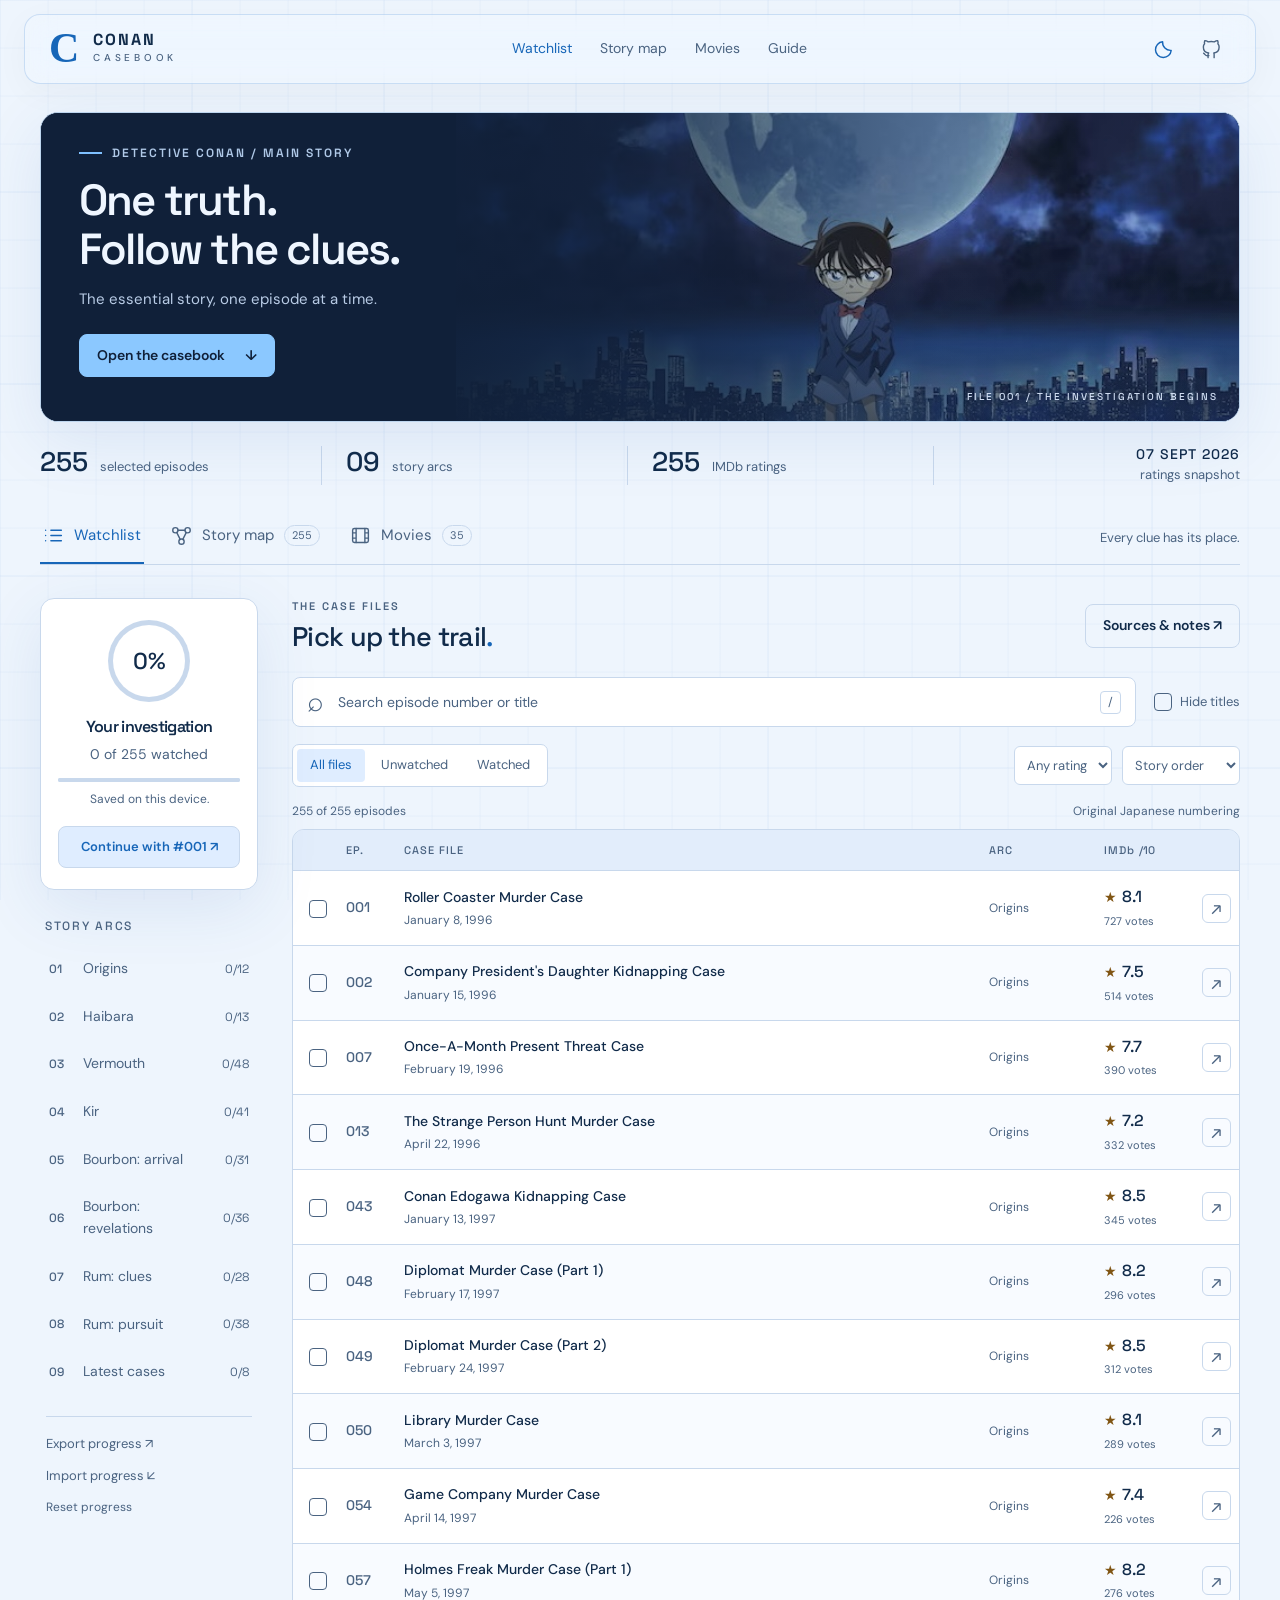
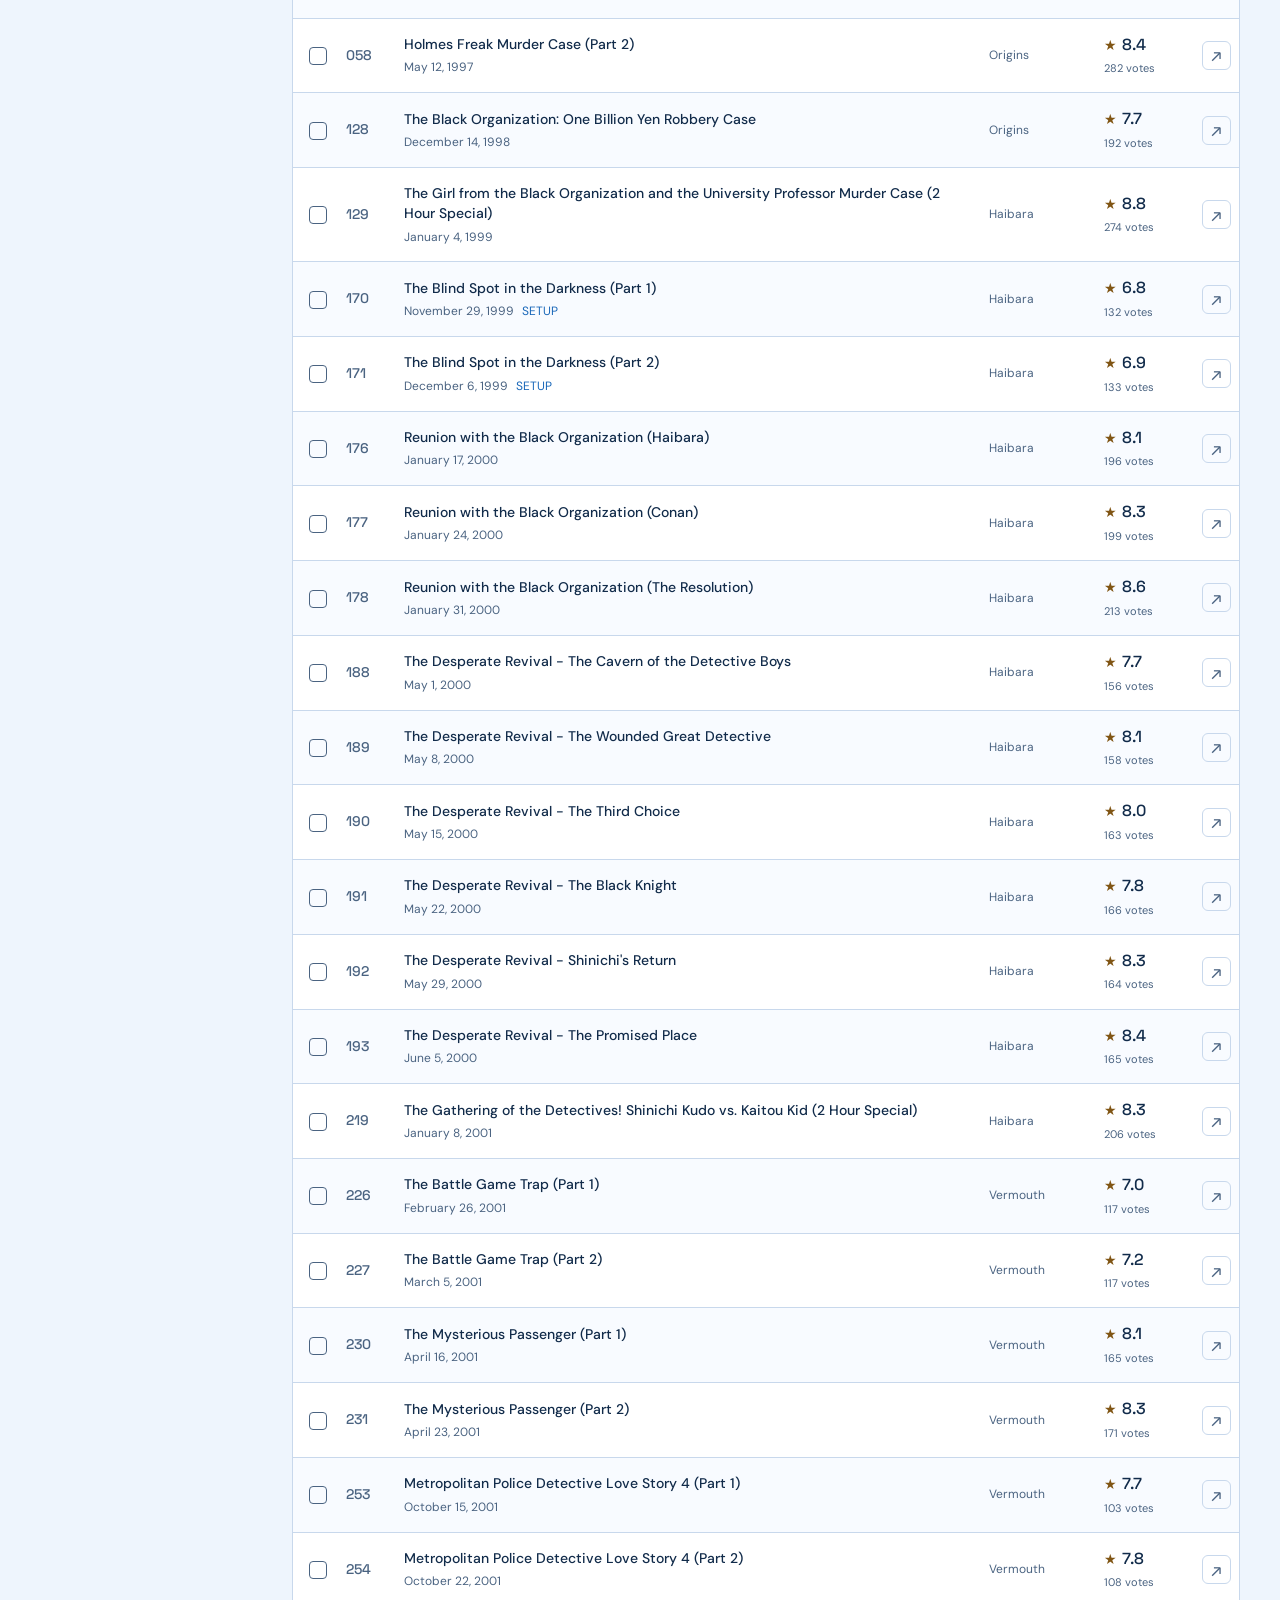
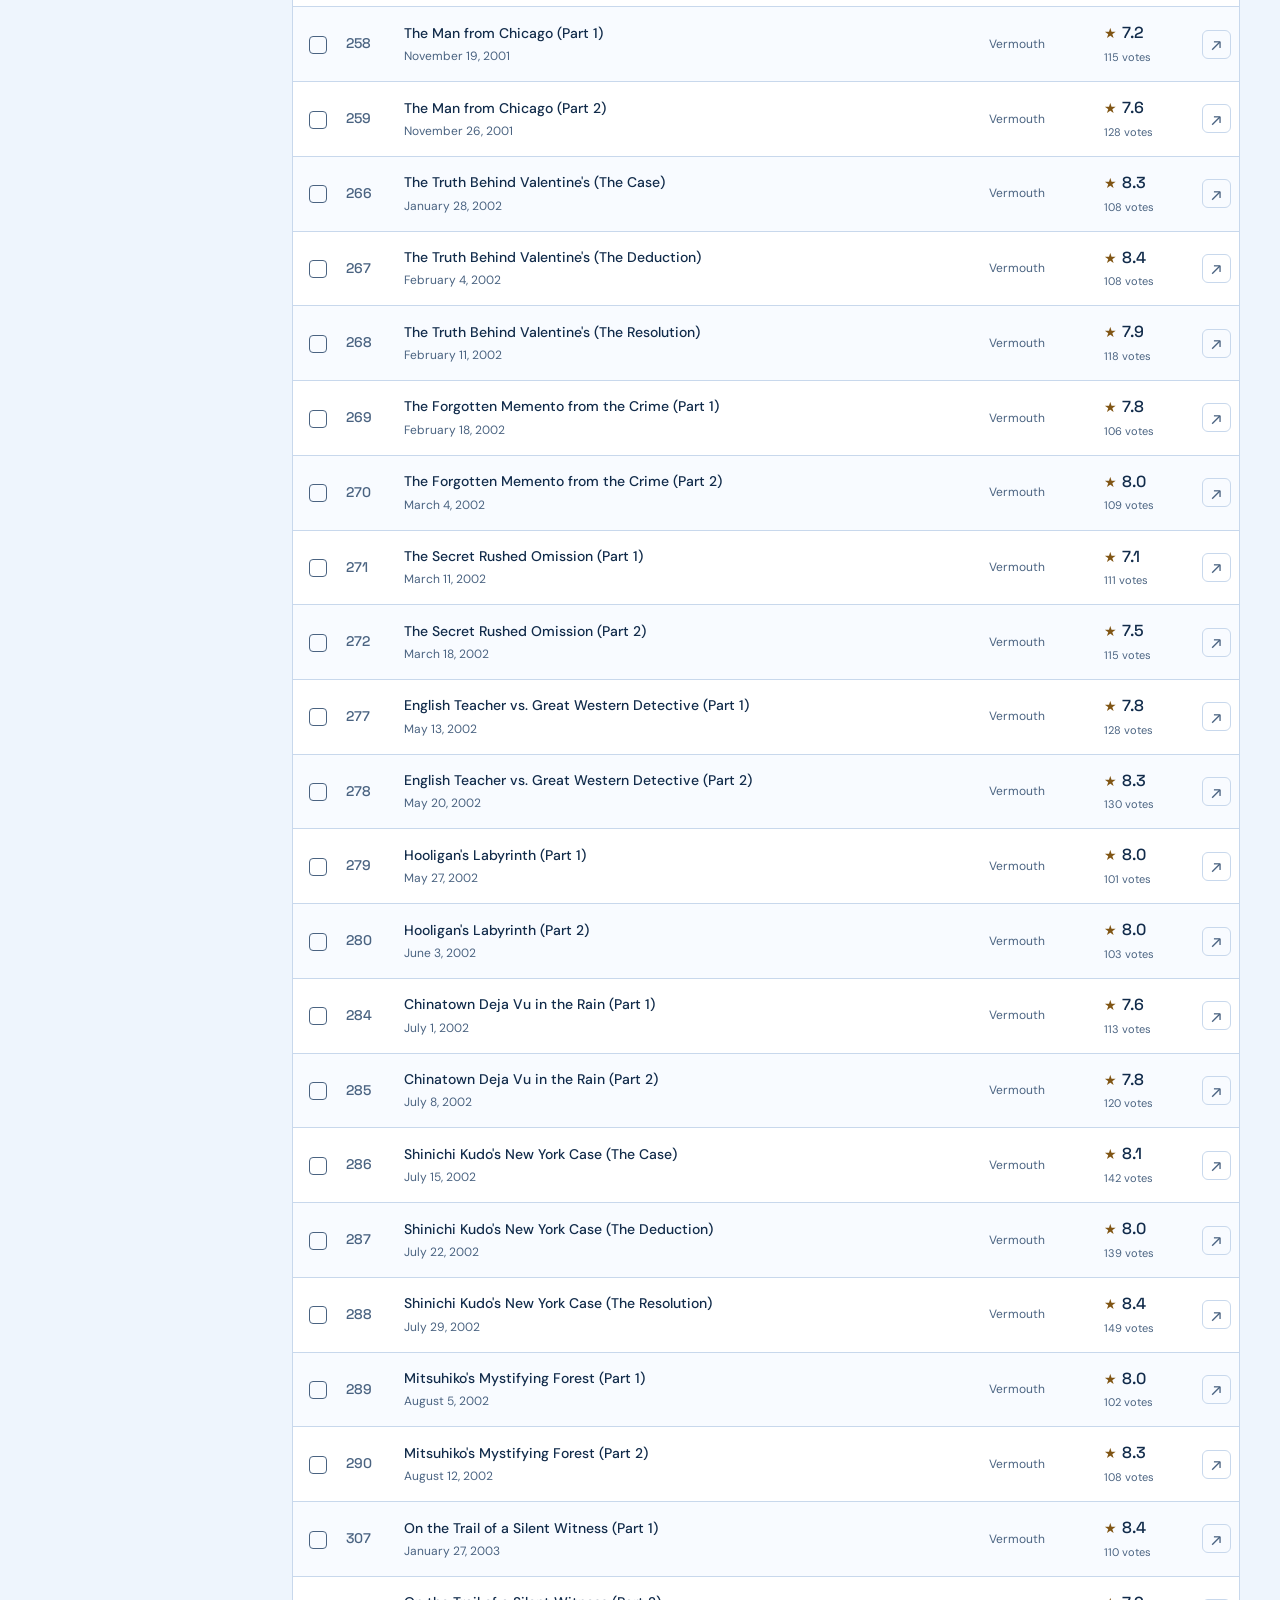
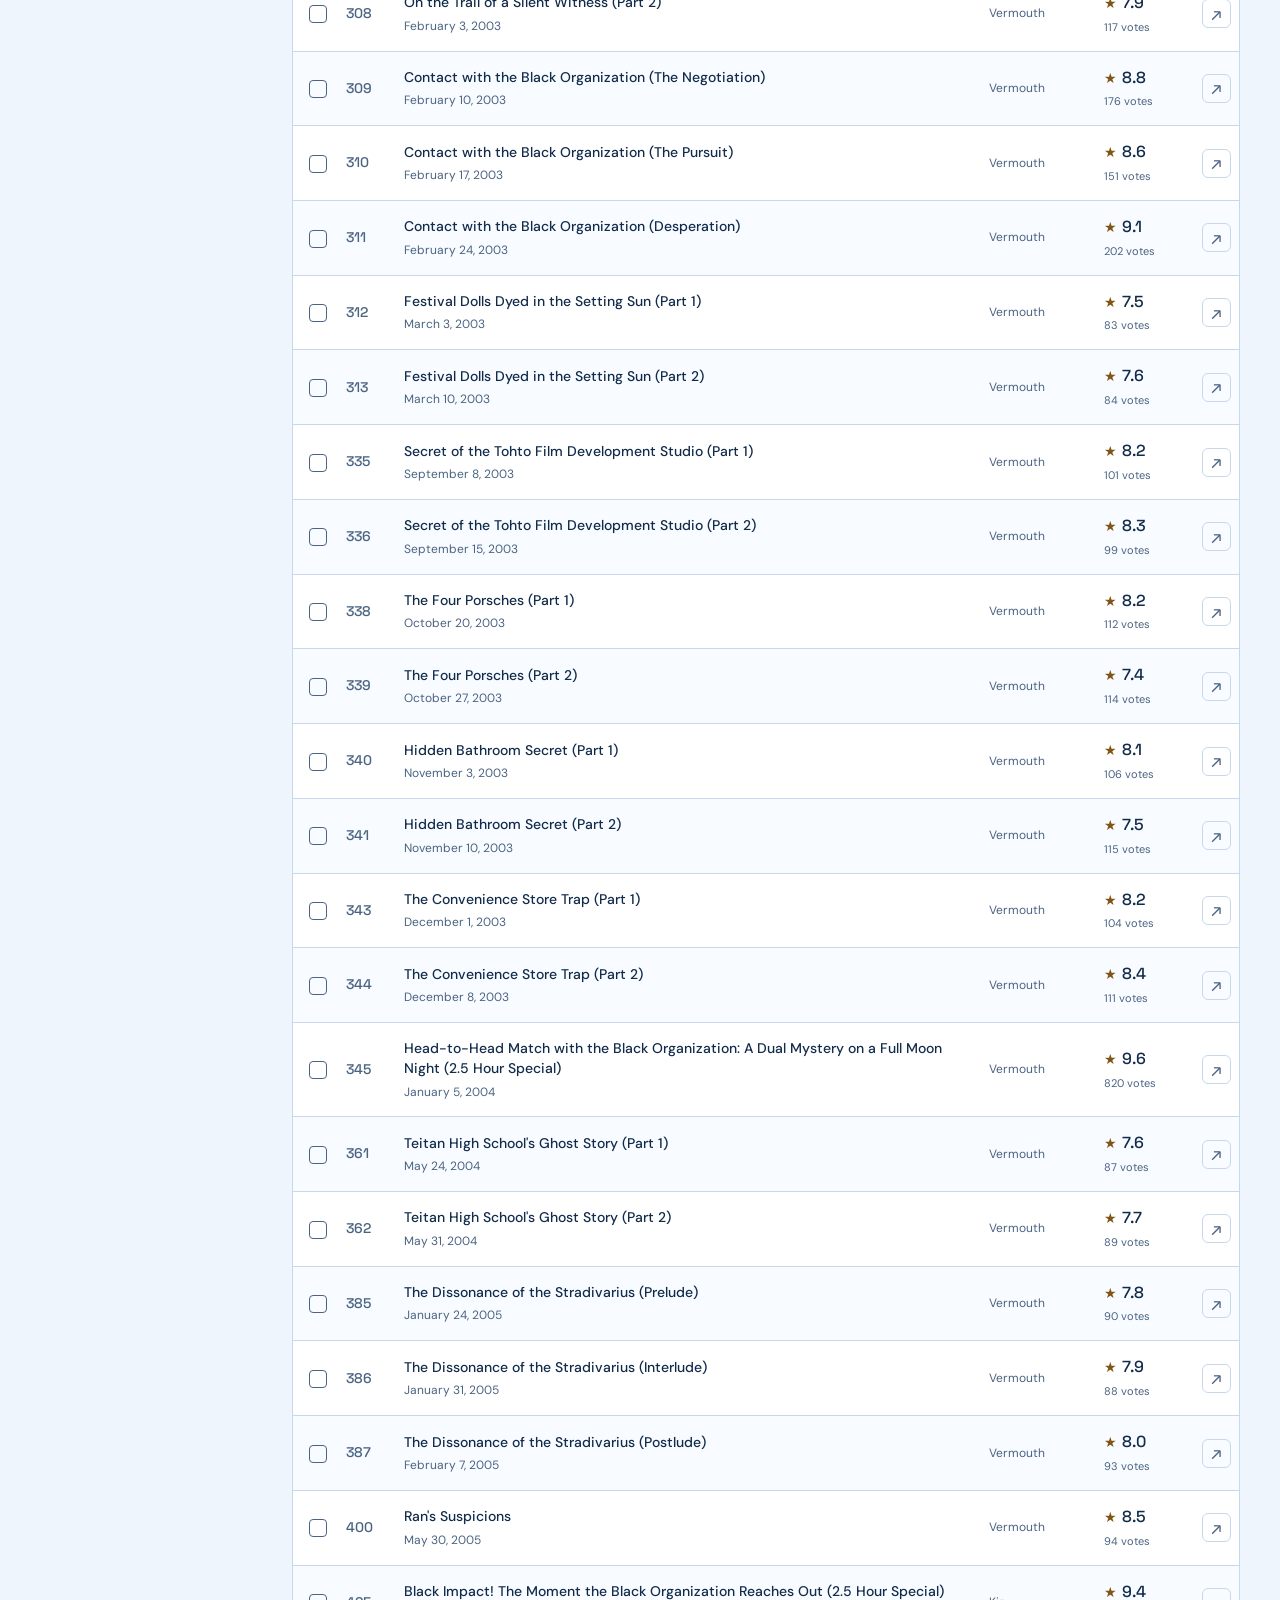
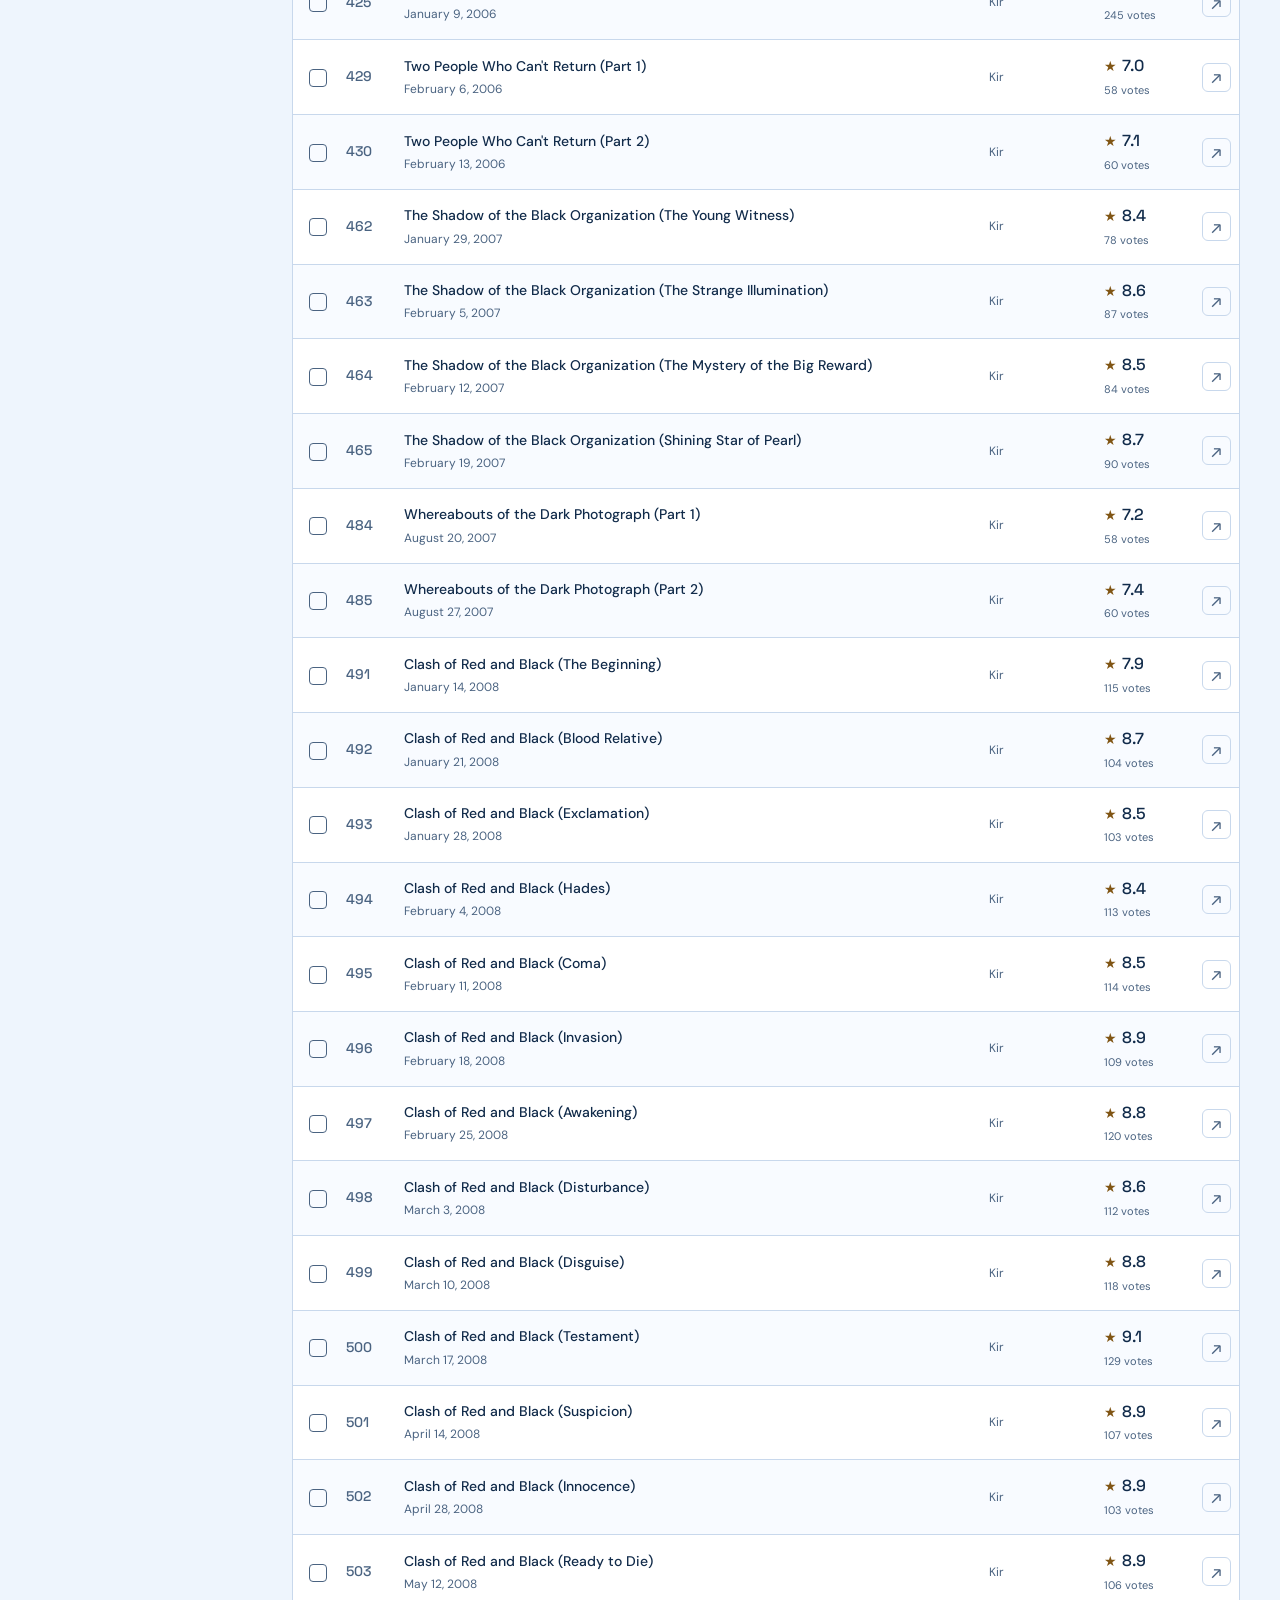
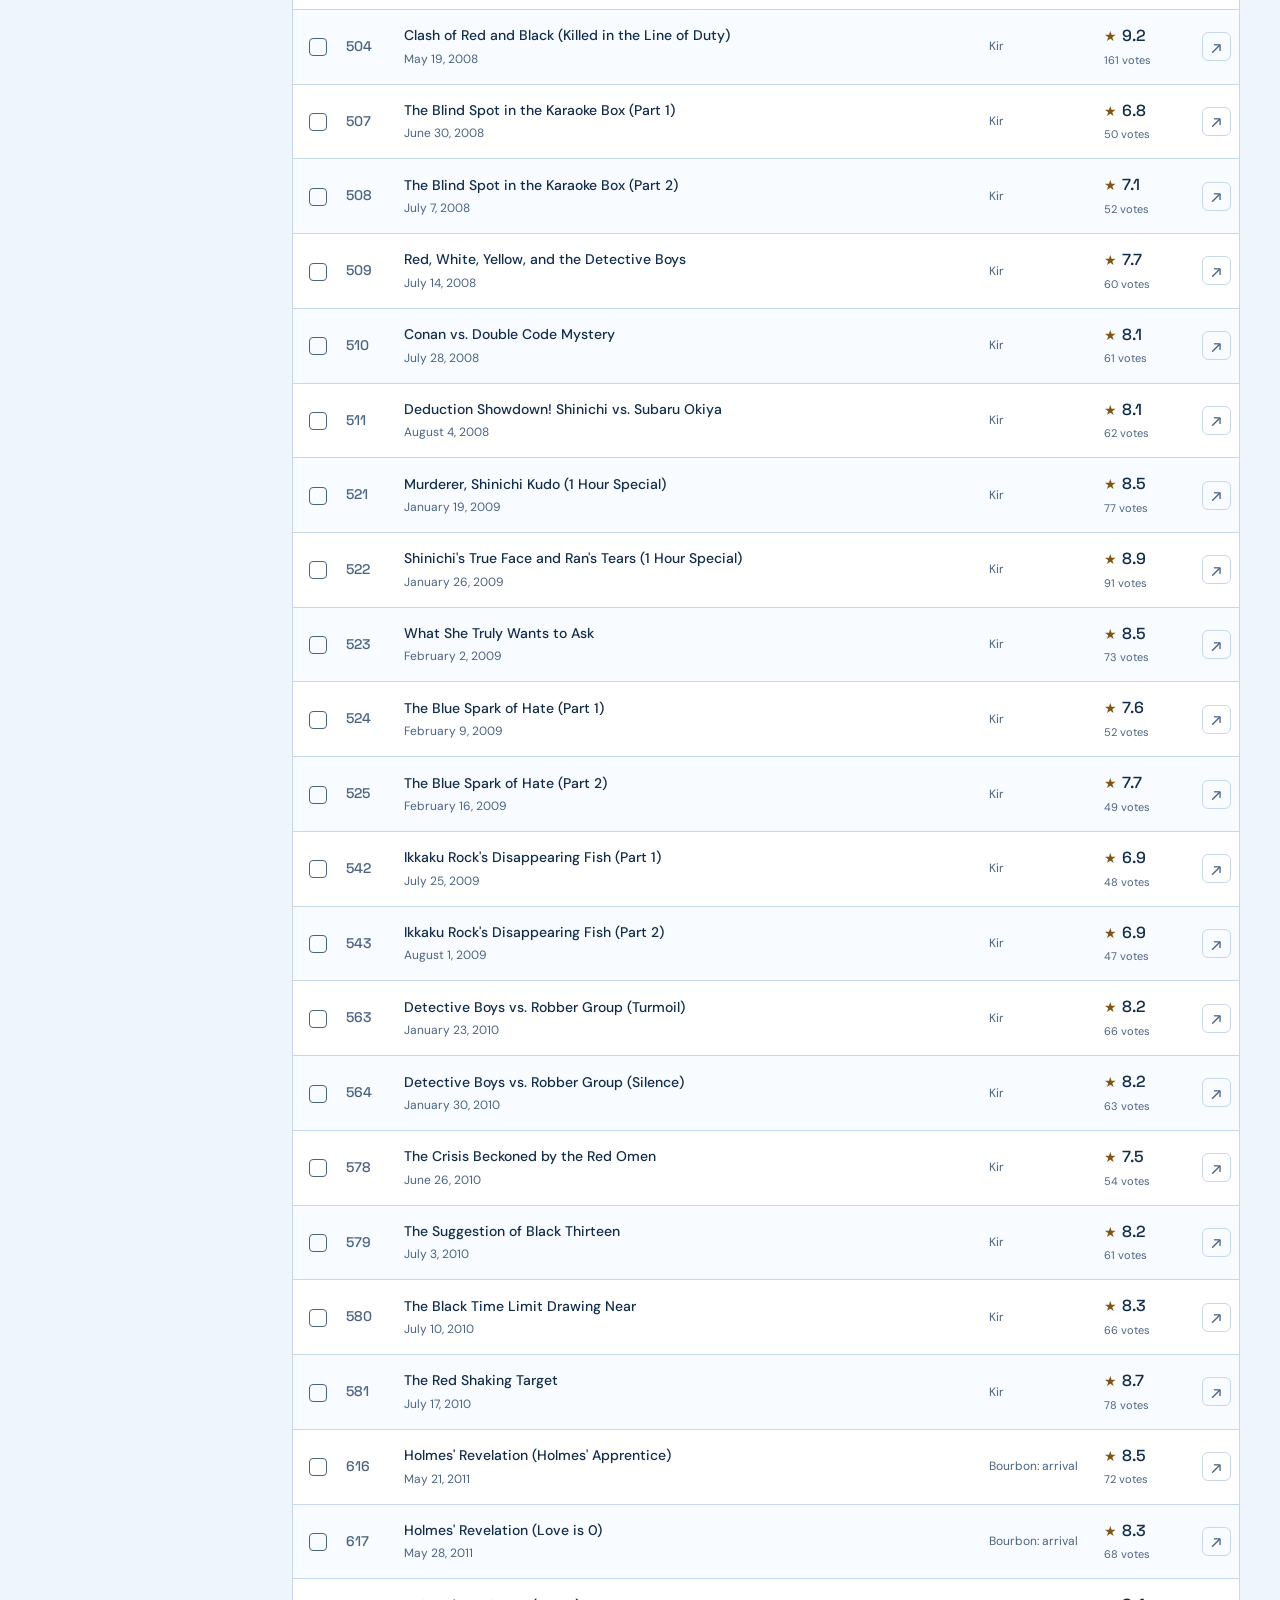
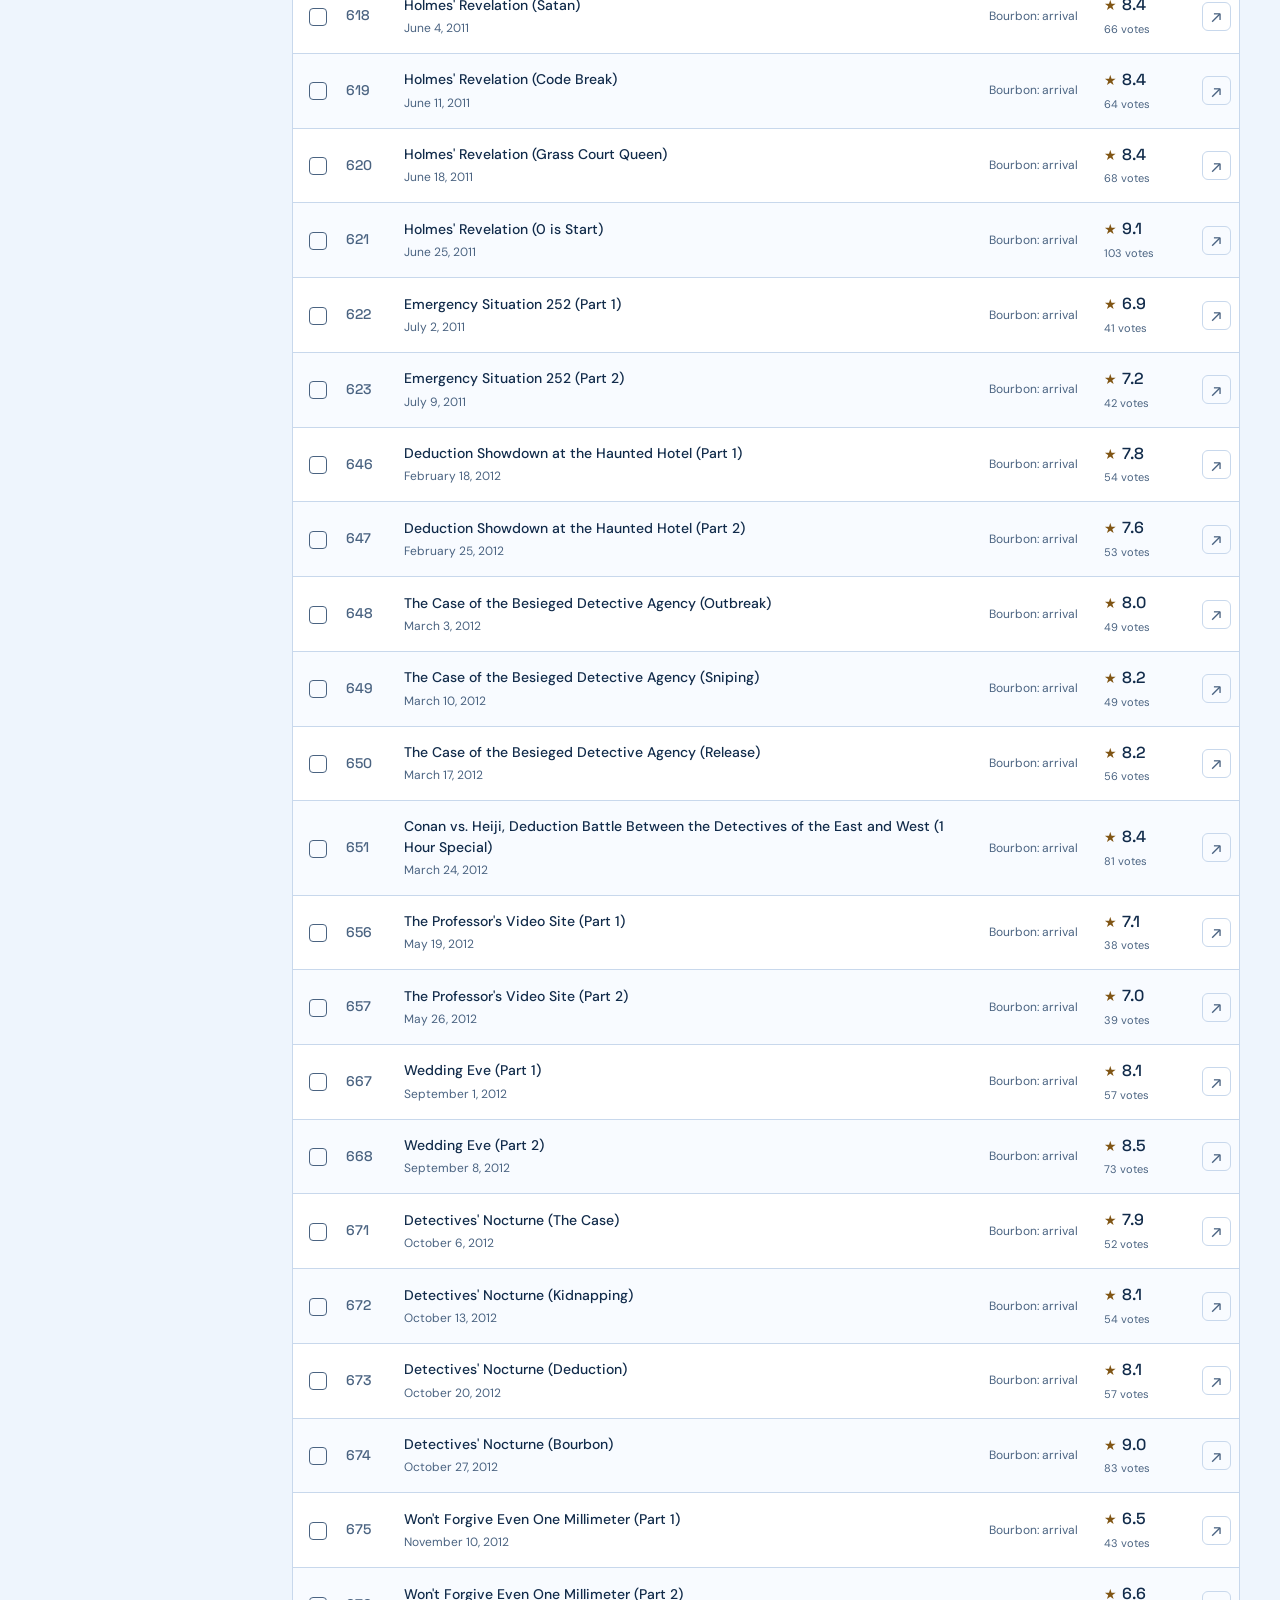
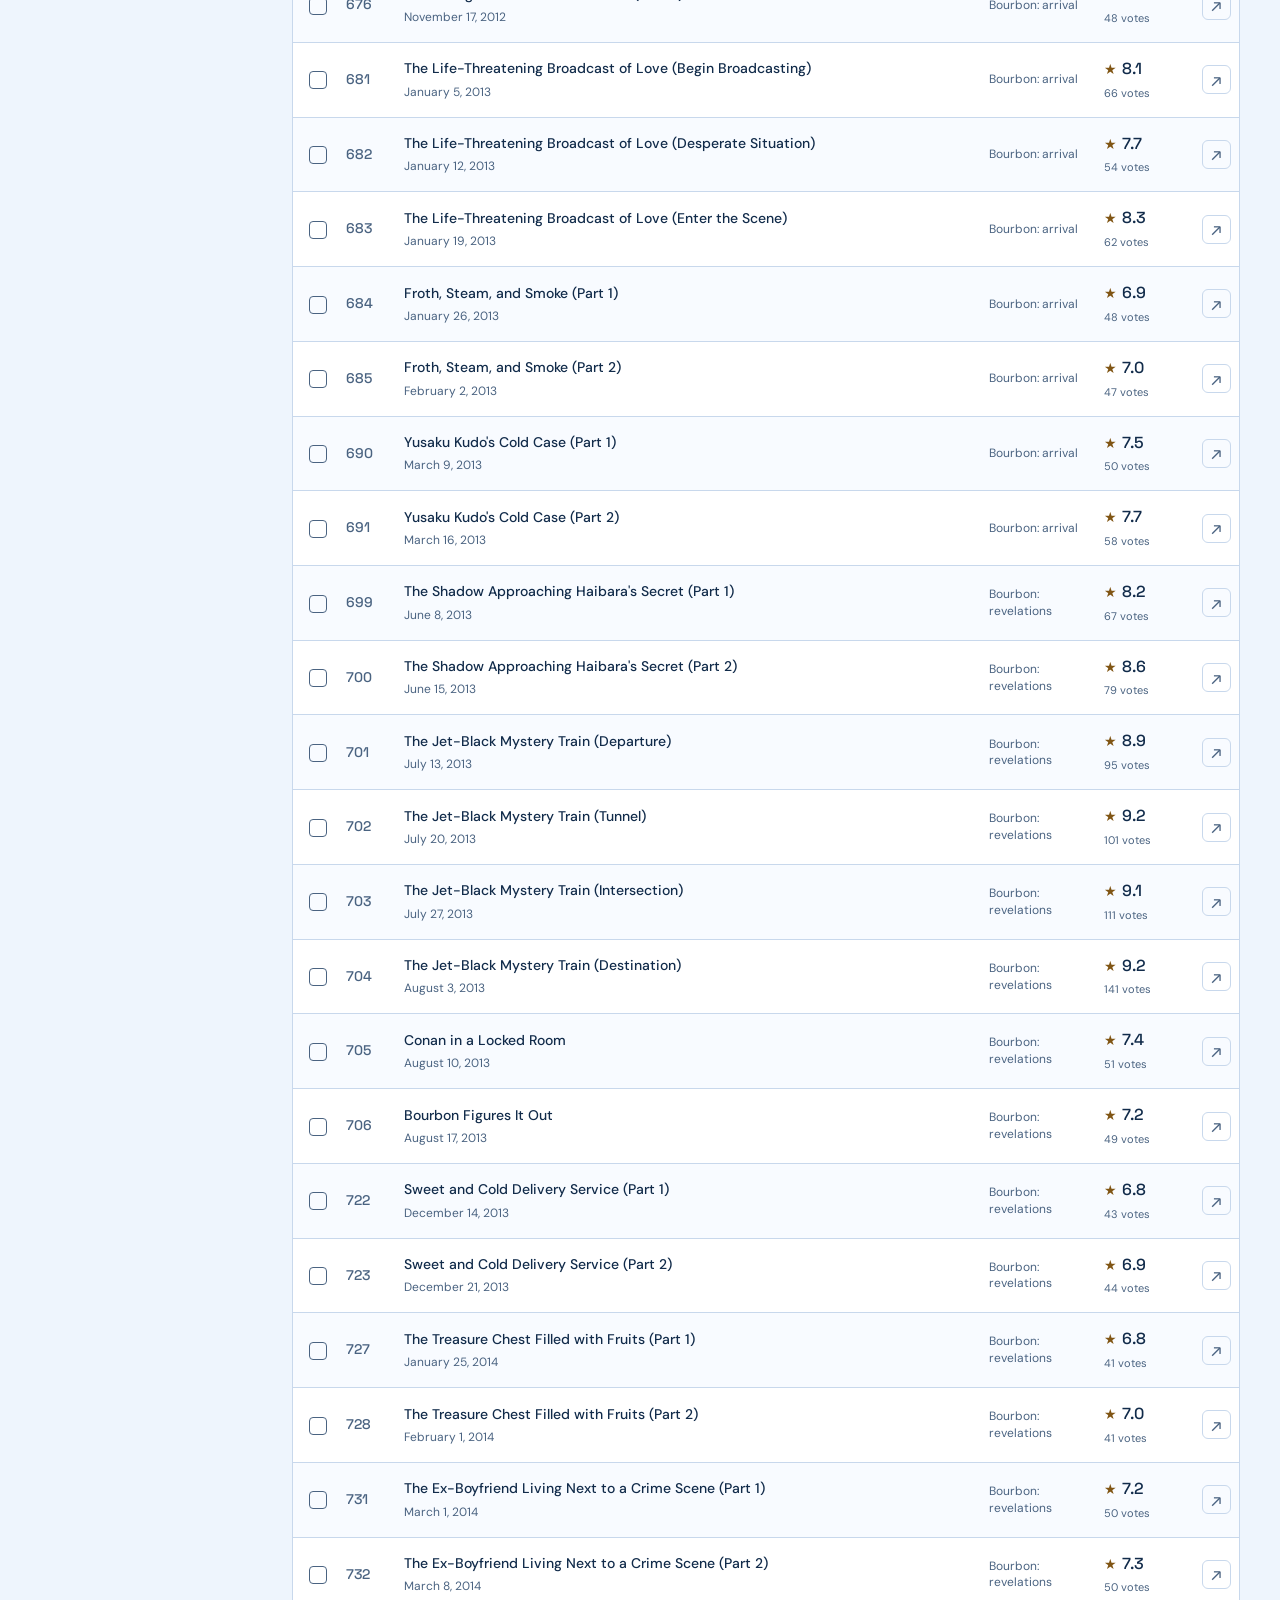
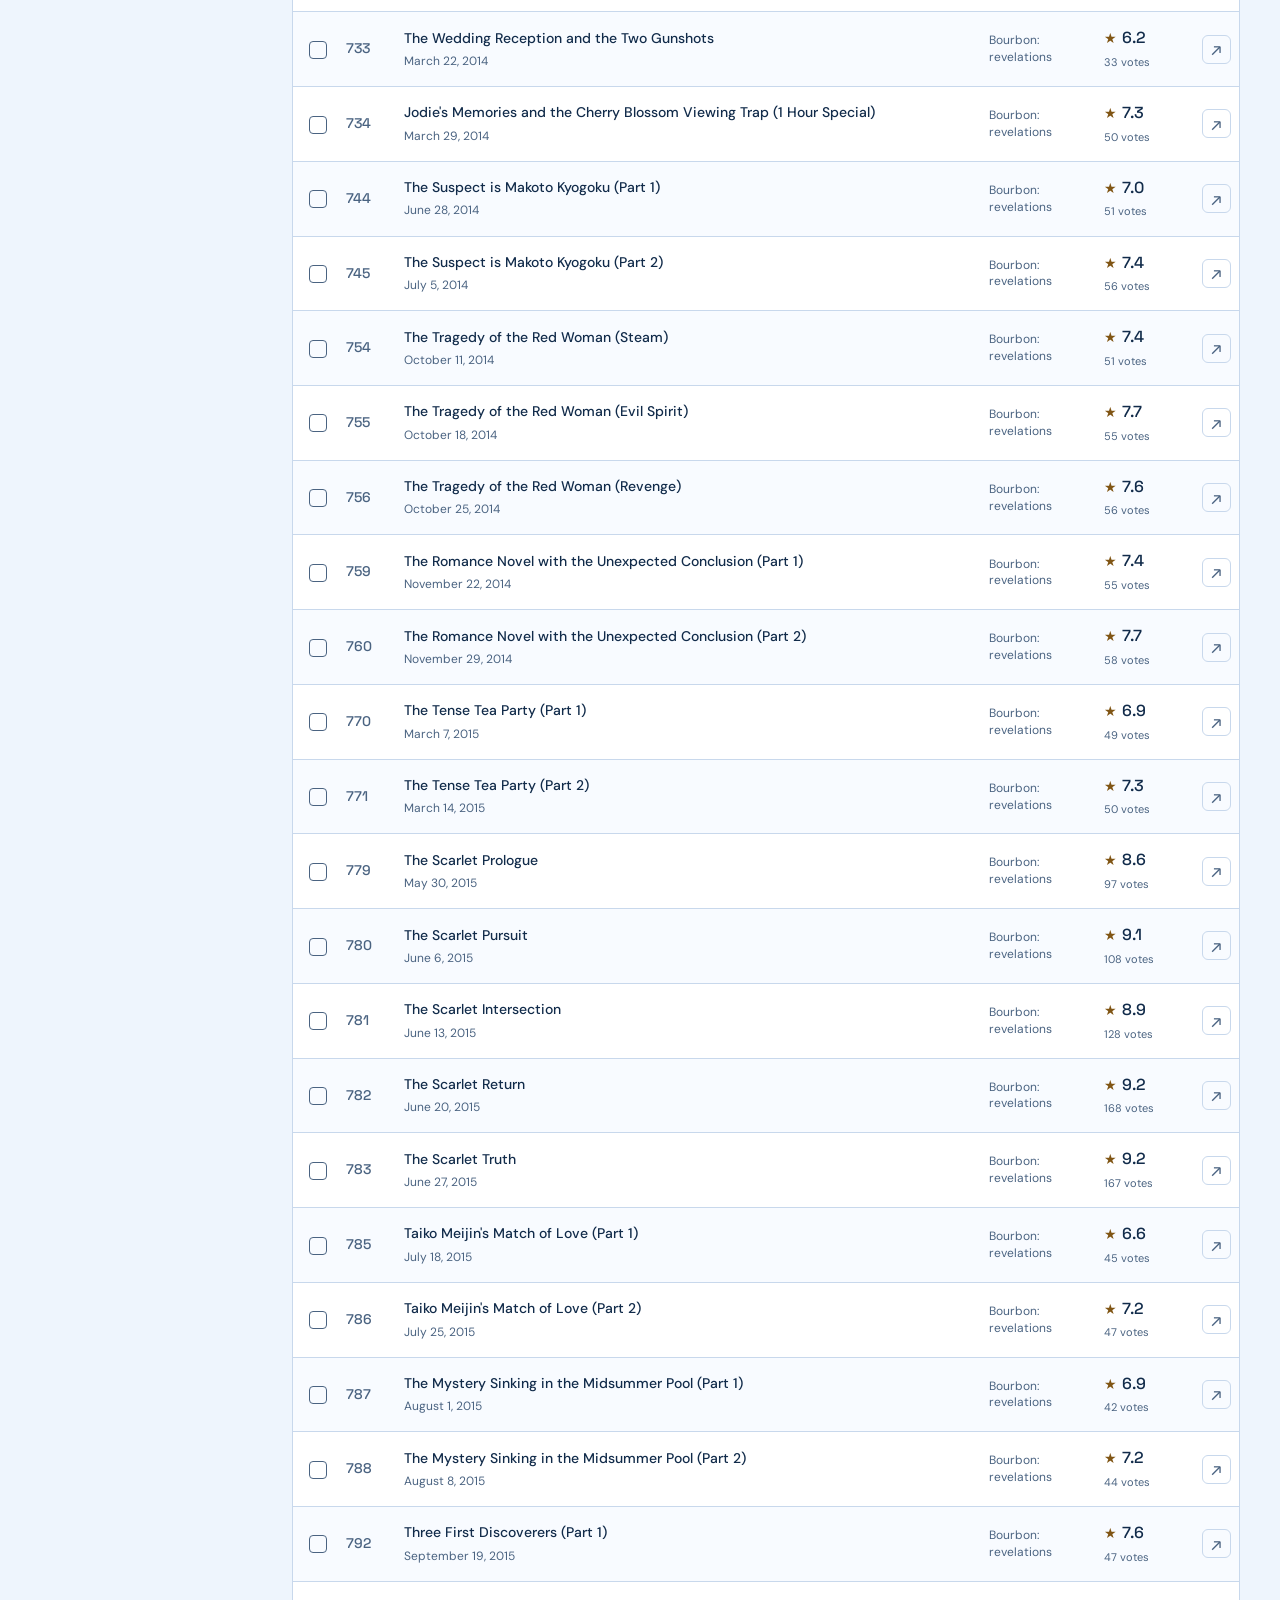
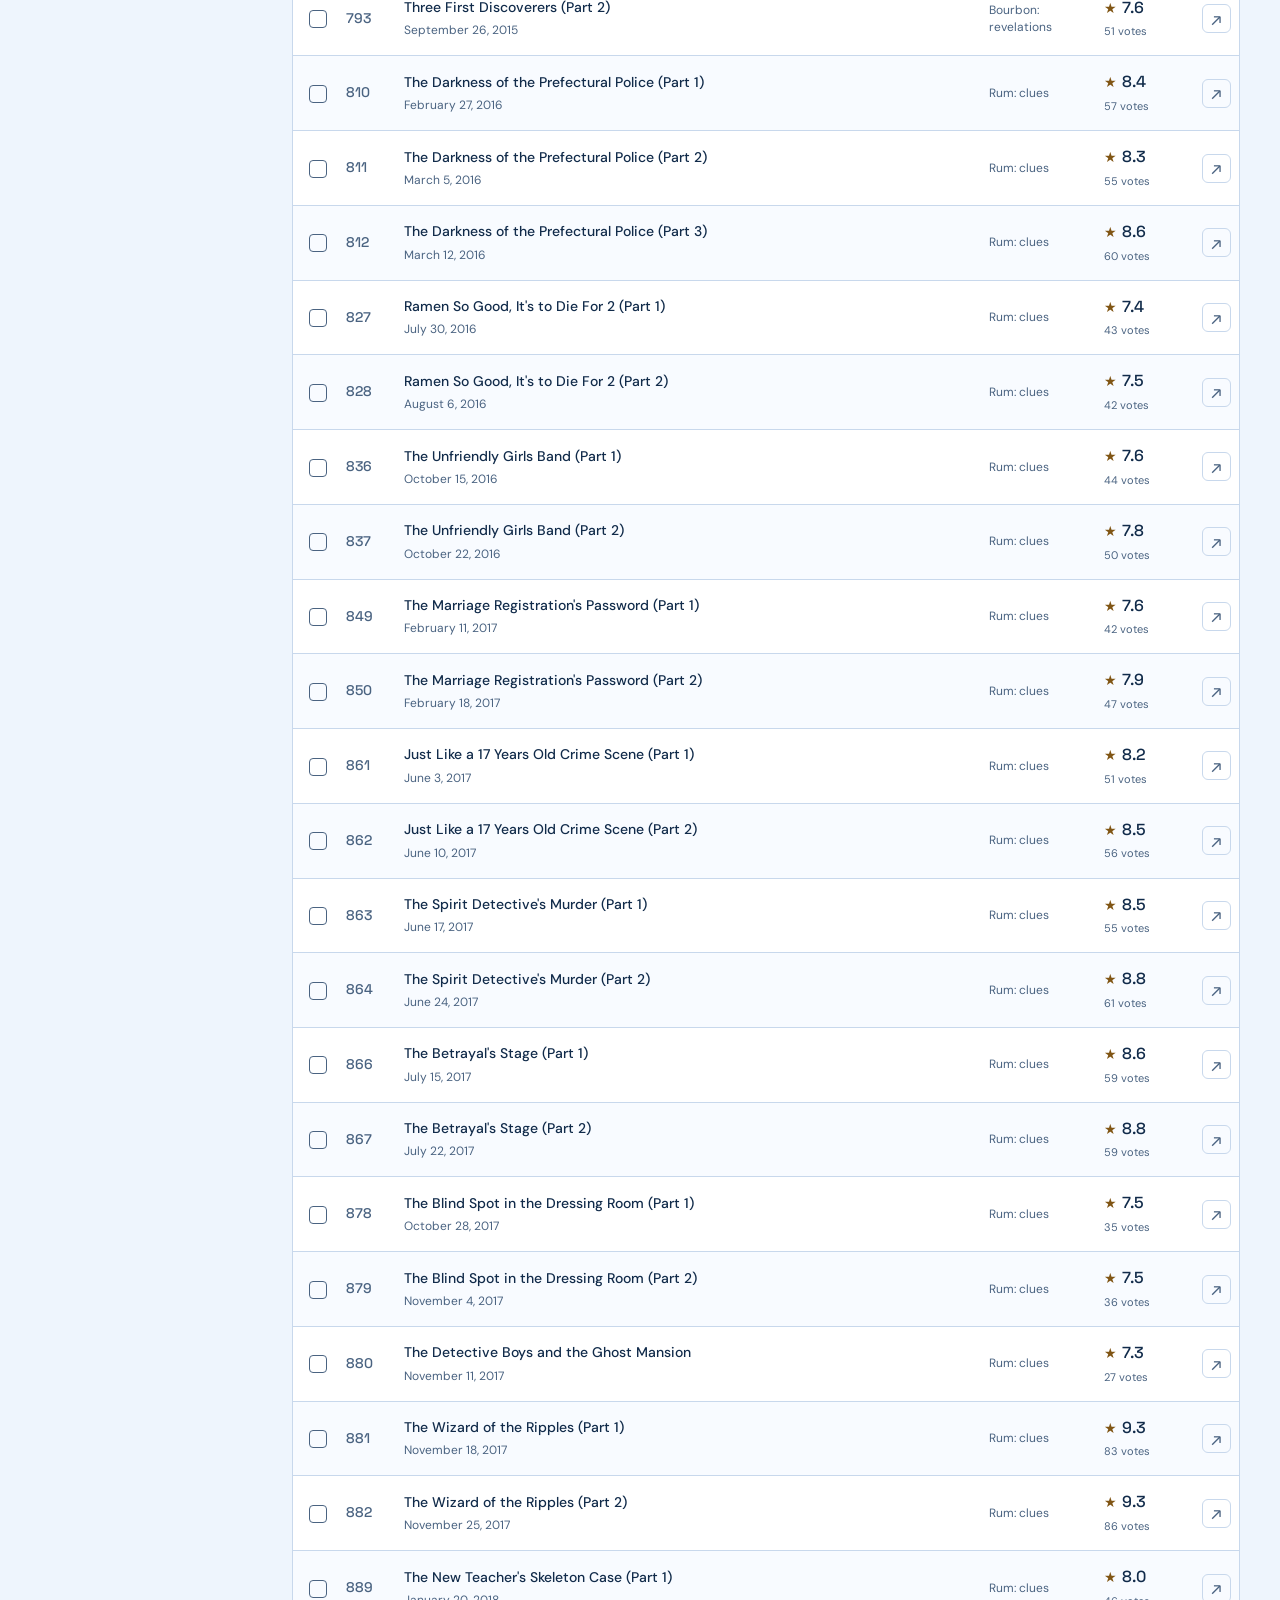
==== commit bfe85b3e: "Keep grid effect active and theme all scrollbars" ====
--- a/index.html
+++ b/index.html
@@ -8,7 +8,7 @@
   <title>Conan Casebook | The Main Story</title>
   <link rel="icon" href="assets/favicon.svg?v=2" type="image/svg+xml">
   <script src="assets/theme.js"></script>
-  <link rel="stylesheet" href="assets/style.css?v=5">
+  <link rel="stylesheet" href="assets/style.css?v=6">
   <script src="assets/episodes.js" defer></script>
   <script src="assets/core.js" defer></script>
   <script src="assets/graph-core.js" defer></script>
@@ -18,7 +18,7 @@
   <script src="assets/movies.js" defer></script>
   <script src="assets/app.js?v=5" defer></script>
   <script src="assets/grid-core.js" defer></script>
-  <script src="assets/presentation.js?v=4" defer></script>
+  <script src="assets/presentation.js?v=6" defer></script>
 </head>
 <body>
   <div class="ambient" aria-hidden="true"><div class="ambient-grid"></div><canvas id="ambient-canvas"></canvas><div class="pointer-light"></div></div>
@@ -32,9 +32,6 @@
       <a class="nav-guide" href="detective_conan_main_story_watch_guide.md">Guide</a>
     </nav>
     <div class="nav-tools">
-      <button id="motion-toggle" class="icon-button" aria-label="Turn off background motion" aria-pressed="true" title="Background motion">
-        <svg viewBox="0 0 24 24" aria-hidden="true"><circle cx="12" cy="12" r="3"/><ellipse cx="12" cy="12" rx="10" ry="5" transform="rotate(-35 12 12)"/><path class="motion-slash" d="m3 3 18 18"/></svg>
-      </button>
       <button id="theme-toggle" class="icon-button theme-toggle" aria-label="Switch to light theme" title="Switch theme">
         <svg class="sun-icon" viewBox="0 0 24 24" aria-hidden="true"><circle cx="12" cy="12" r="4"/><path d="M12 2v2m0 16v2M2 12h2m16 0h2M5 5l1.4 1.4m11.2 11.2L19 19M5 19l1.4-1.4M17.6 6.4 19 5"/></svg>
         <svg class="moon-icon" viewBox="0 0 24 24" aria-hidden="true"><path d="M20.8 13A9 9 0 0 1 11 3.2 9 9 0 1 0 20.8 13Z"/></svg>
--- a/assets/style.css
+++ b/assets/style.css
@@ -9,6 +9,7 @@
   --glass: rgb(9 26 48 / .22); --glass-solid: #10223b; --shadow: 0 20px 70px #0003;
   --graph-bg: #08172c; --graph-grid: #244568; --node-outline: #0a1930;
   --ambient-rgb: 82, 159, 239; --hero-edge: #193151;
+  --scroll-track: #09182b; --scroll-thumb: #315f91; --scroll-hover: #4b83bd;
   --font: 'DM Sans', system-ui, sans-serif; --display: 'Space Grotesk', system-ui, sans-serif;
 }
 :root[data-theme='light'] {
@@ -20,8 +21,14 @@
   --glass: rgb(247 251 255 / .22); --glass-solid: #f7fbff; --shadow: 0 18px 65px #285ca31a;
   --graph-bg: #f9fcff; --graph-grid: #aac5e4; --node-outline: #f9fcff;
   --ambient-rgb: 37, 113, 201; --hero-edge: #bed6ef;
-}
-* { box-sizing: border-box; }
+  --scroll-track: #e2edf9; --scroll-thumb: #6999c8; --scroll-hover: #367dbf;
+}
+* { box-sizing: border-box; scrollbar-width: thin; scrollbar-color: var(--scroll-thumb) var(--scroll-track); }
+*::-webkit-scrollbar { width: 10px; height: 10px; }
+*::-webkit-scrollbar-track { background: var(--scroll-track); }
+*::-webkit-scrollbar-thumb { min-height: 42px; border: 2px solid var(--scroll-track); border-radius: 999px; background: var(--scroll-thumb); }
+*::-webkit-scrollbar-thumb:hover { background: var(--scroll-hover); }
+*::-webkit-scrollbar-corner { background: var(--scroll-track); }
 html { scroll-behavior: smooth; scroll-padding-top: 110px; }
 body { margin: 0; isolation: isolate; background: var(--bg); color: var(--ink); font: 16px/1.55 var(--font); }
 button, input, select { font: inherit; }
@@ -63,10 +70,9 @@
 .nav-tools .icon-button svg { transition: transform .2s ease; }
 .nav-tools .icon-button:hover:not(:disabled) svg { transform: rotate(-10deg) scale(1.08); }
 .theme-toggle { color: var(--accent); }
-.moon-icon, .motion-slash { display: none; }
+.moon-icon { display: none; }
 [data-theme='light'] .moon-icon { display: block; }
 [data-theme='light'] .sun-icon { display: none; }
-[data-motion='off'] .motion-slash { display: block; }
 .page { max-width: 1360px; margin: auto; padding: 28px 40px 0; }
 .hero { min-height: 310px; position: relative; isolation: isolate; overflow: hidden; border: 1px solid var(--hero-edge); border-radius: 18px; background: #102039; box-shadow: var(--shadow); color: #eff6ff; }
 .hero-art { position: absolute; right: -8px; top: -8px; height: calc(100% + 16px); width: 66%; object-fit: cover; object-position: center 46%; z-index: -2; }
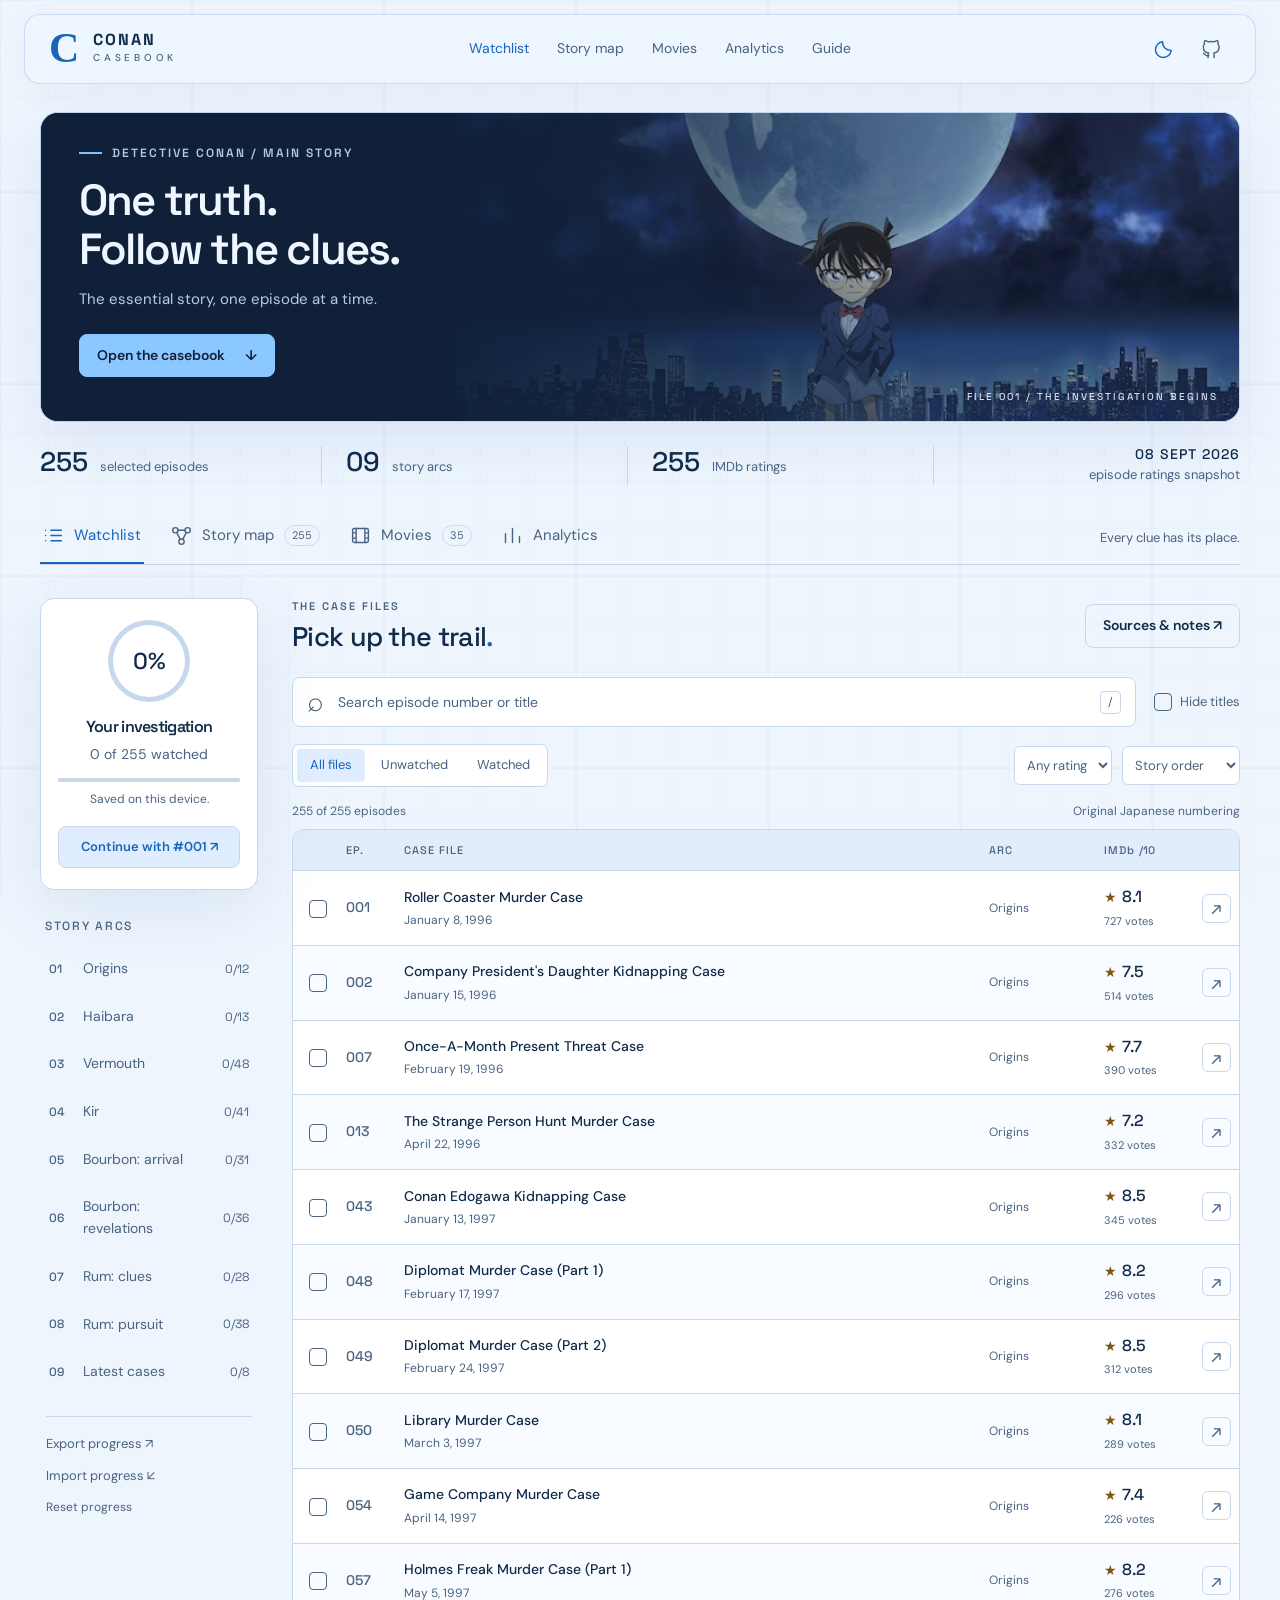
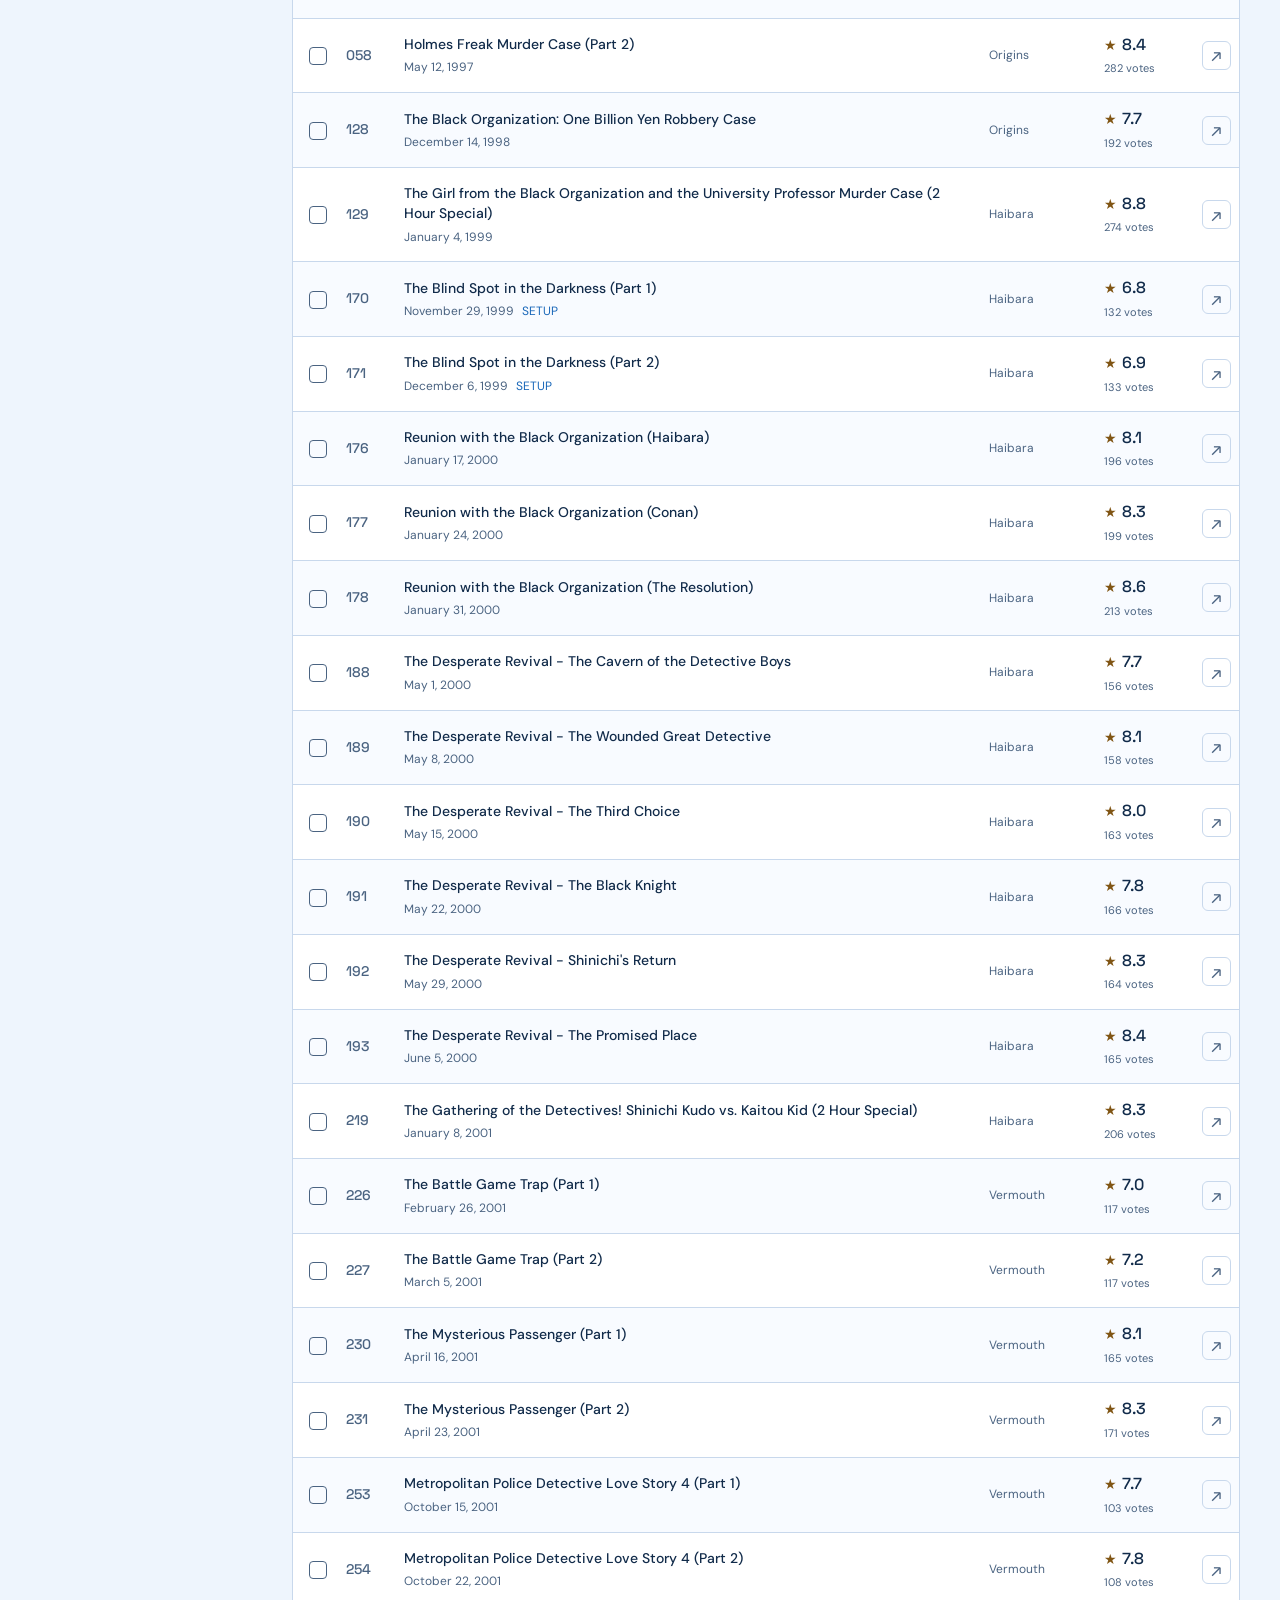
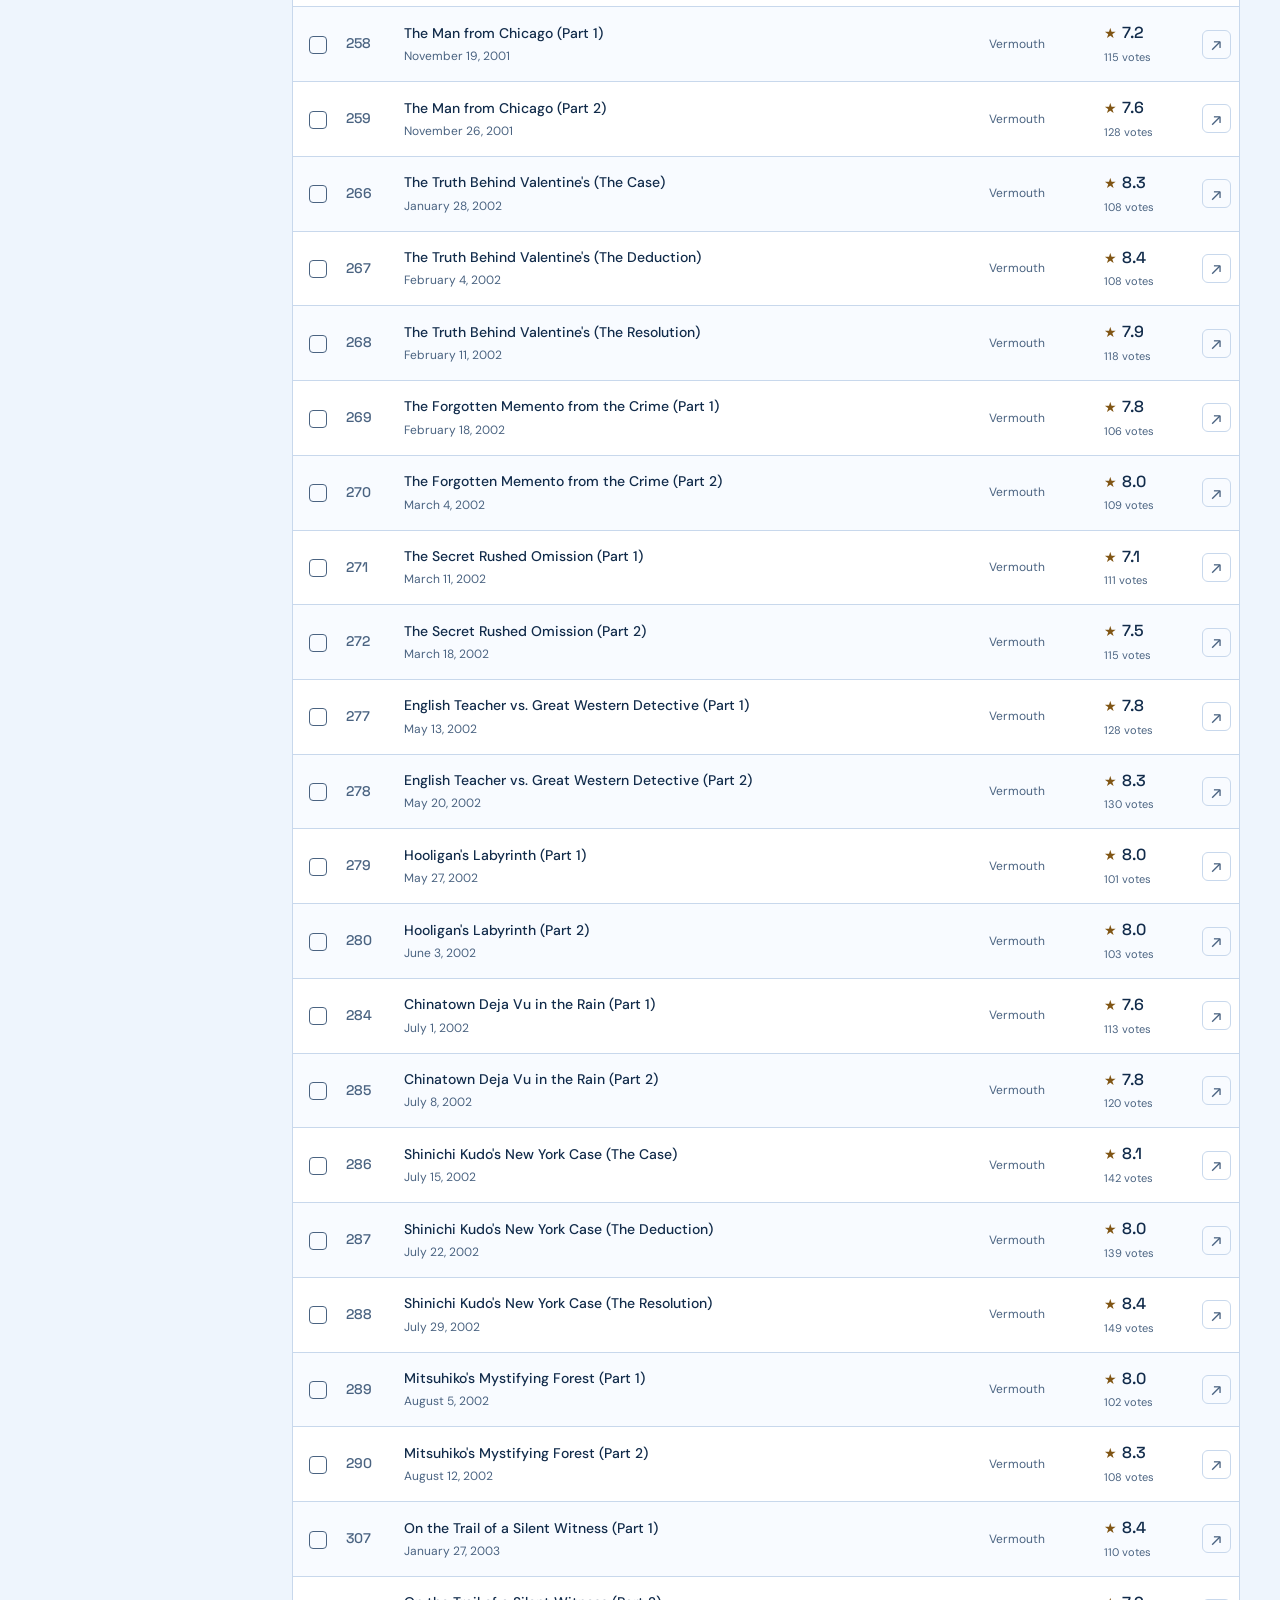
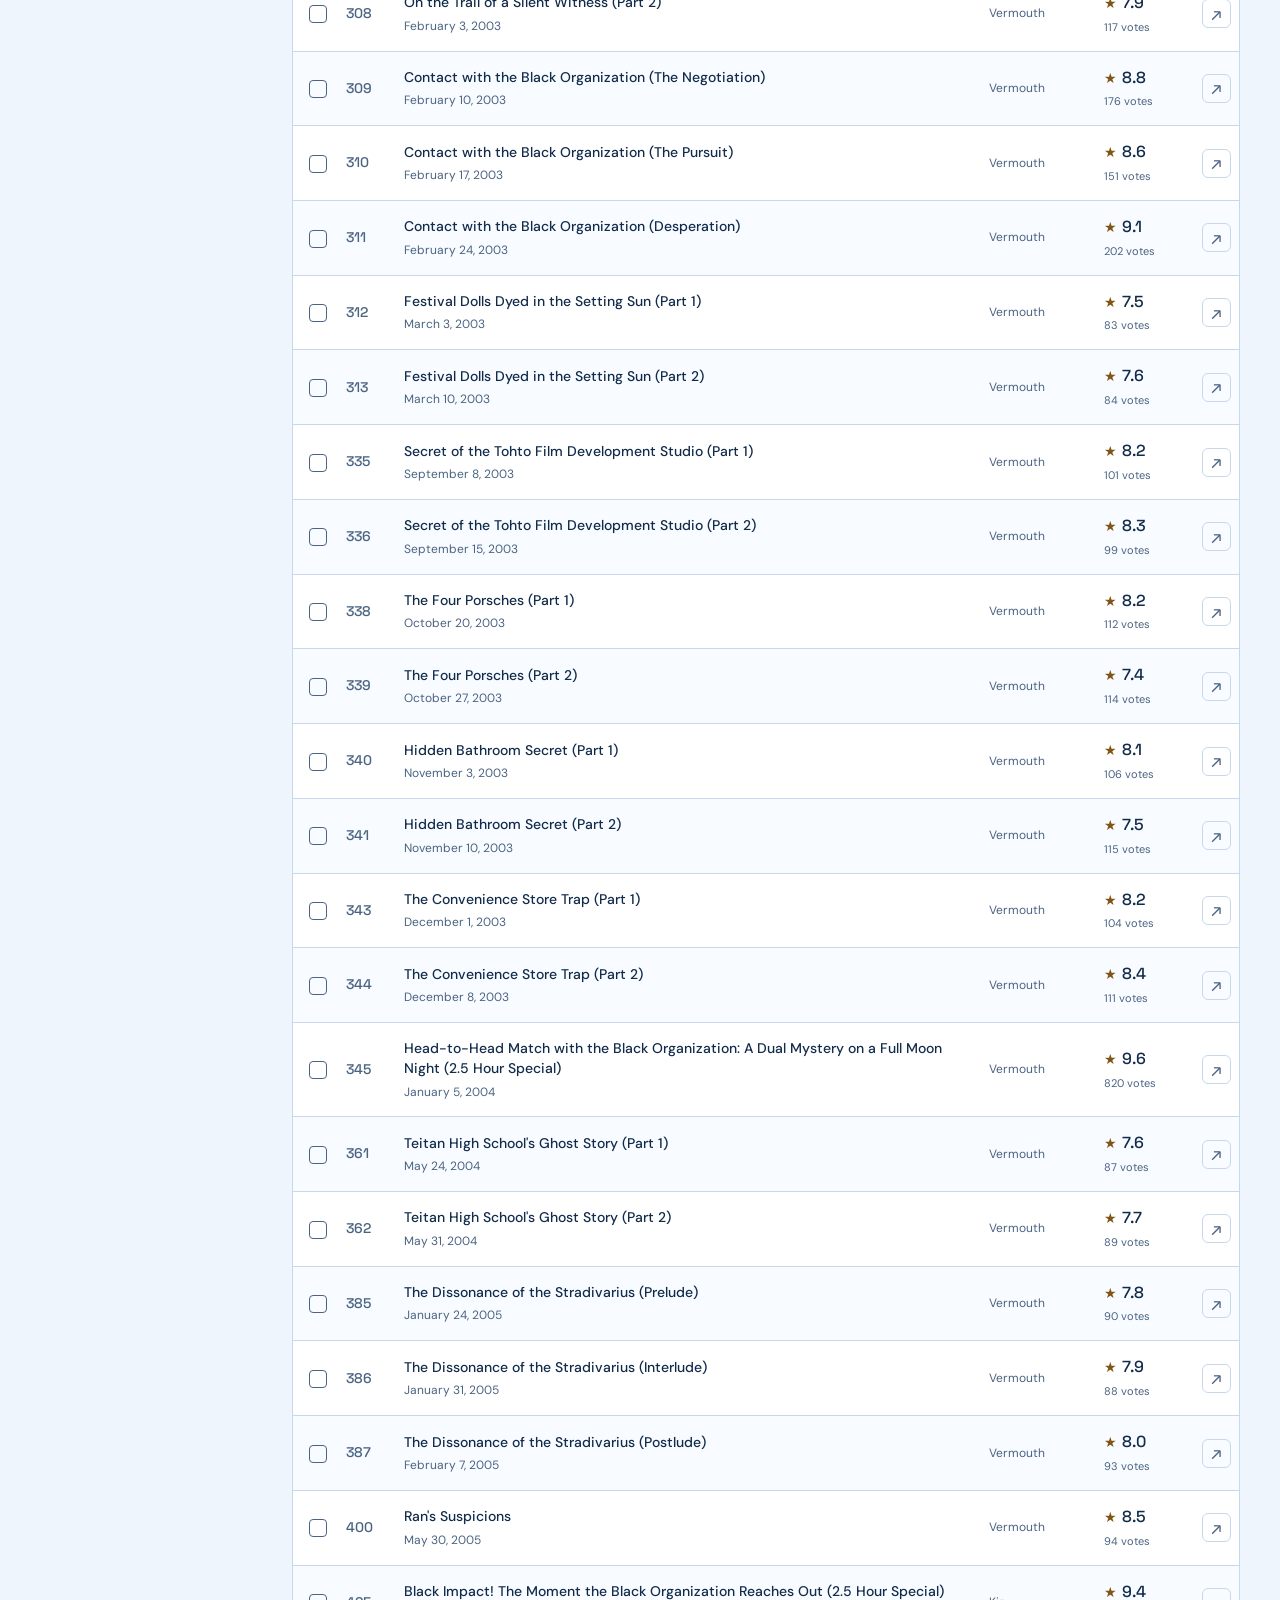
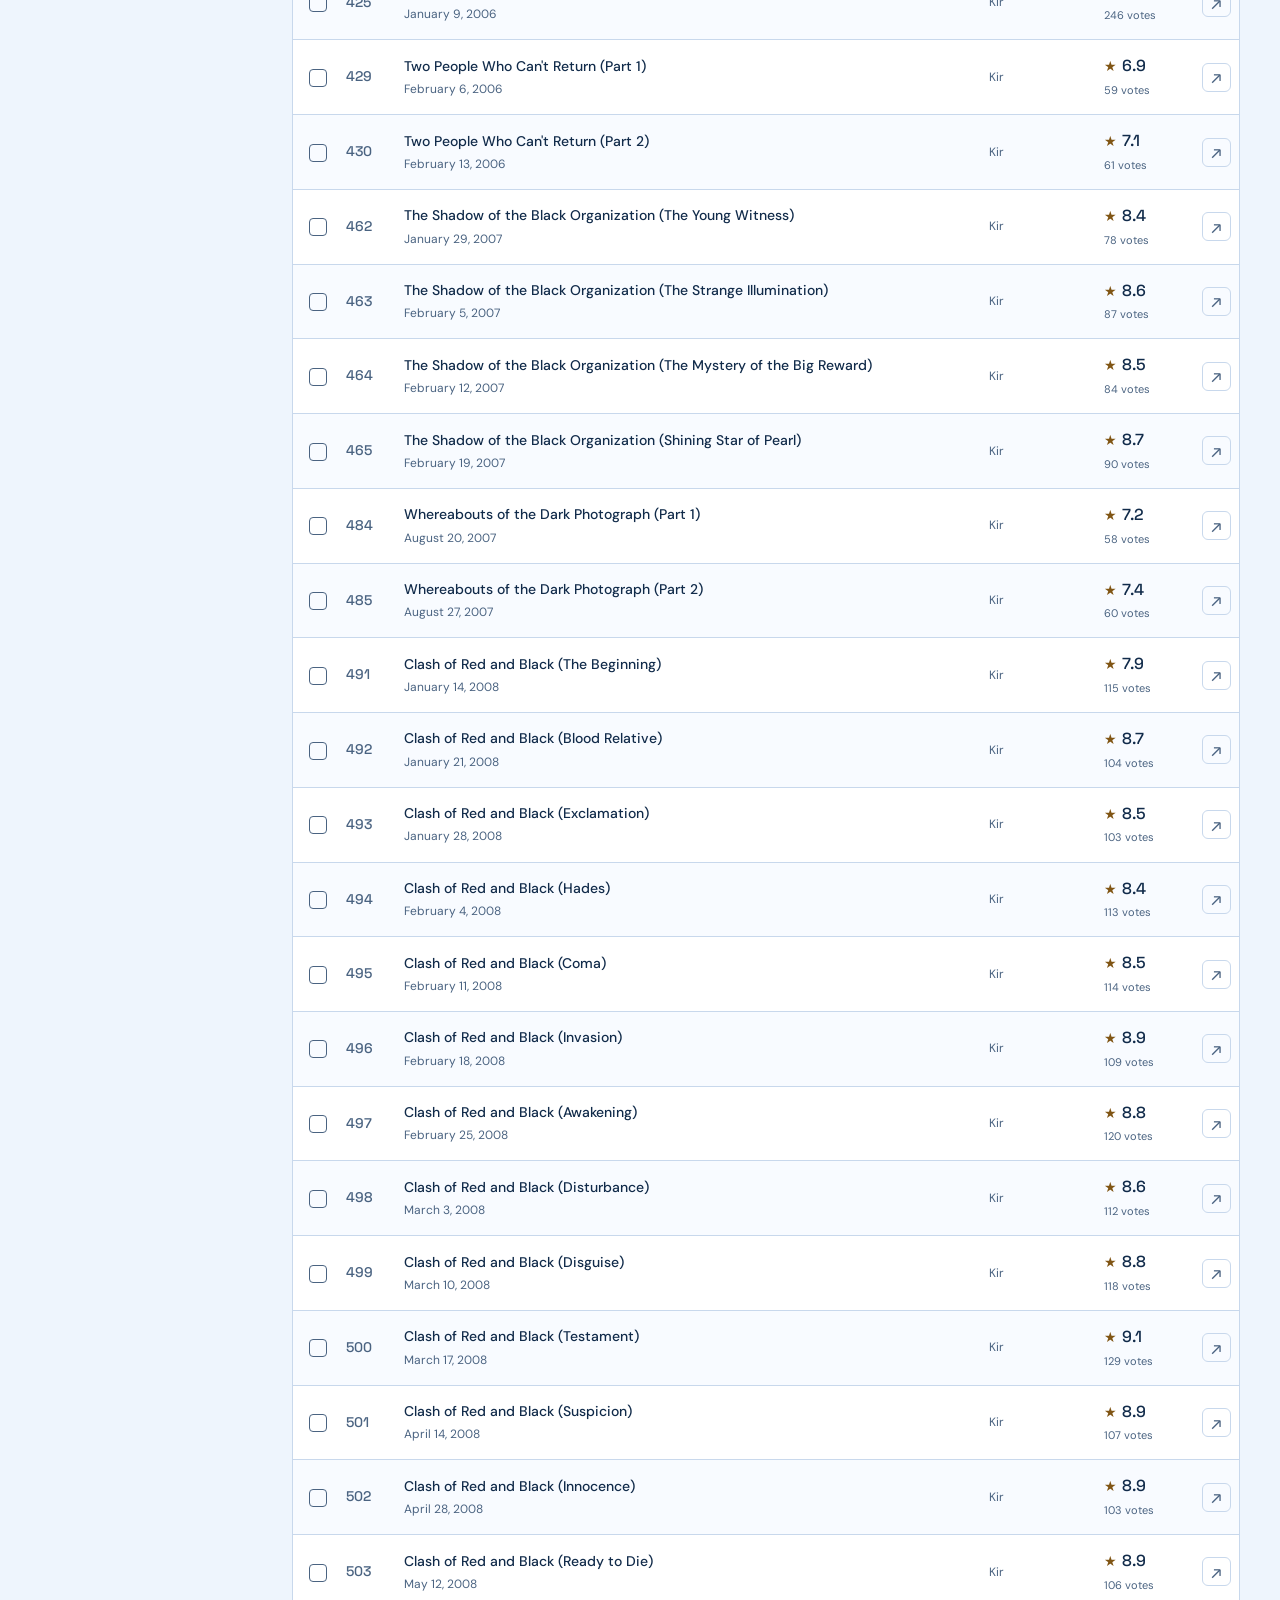
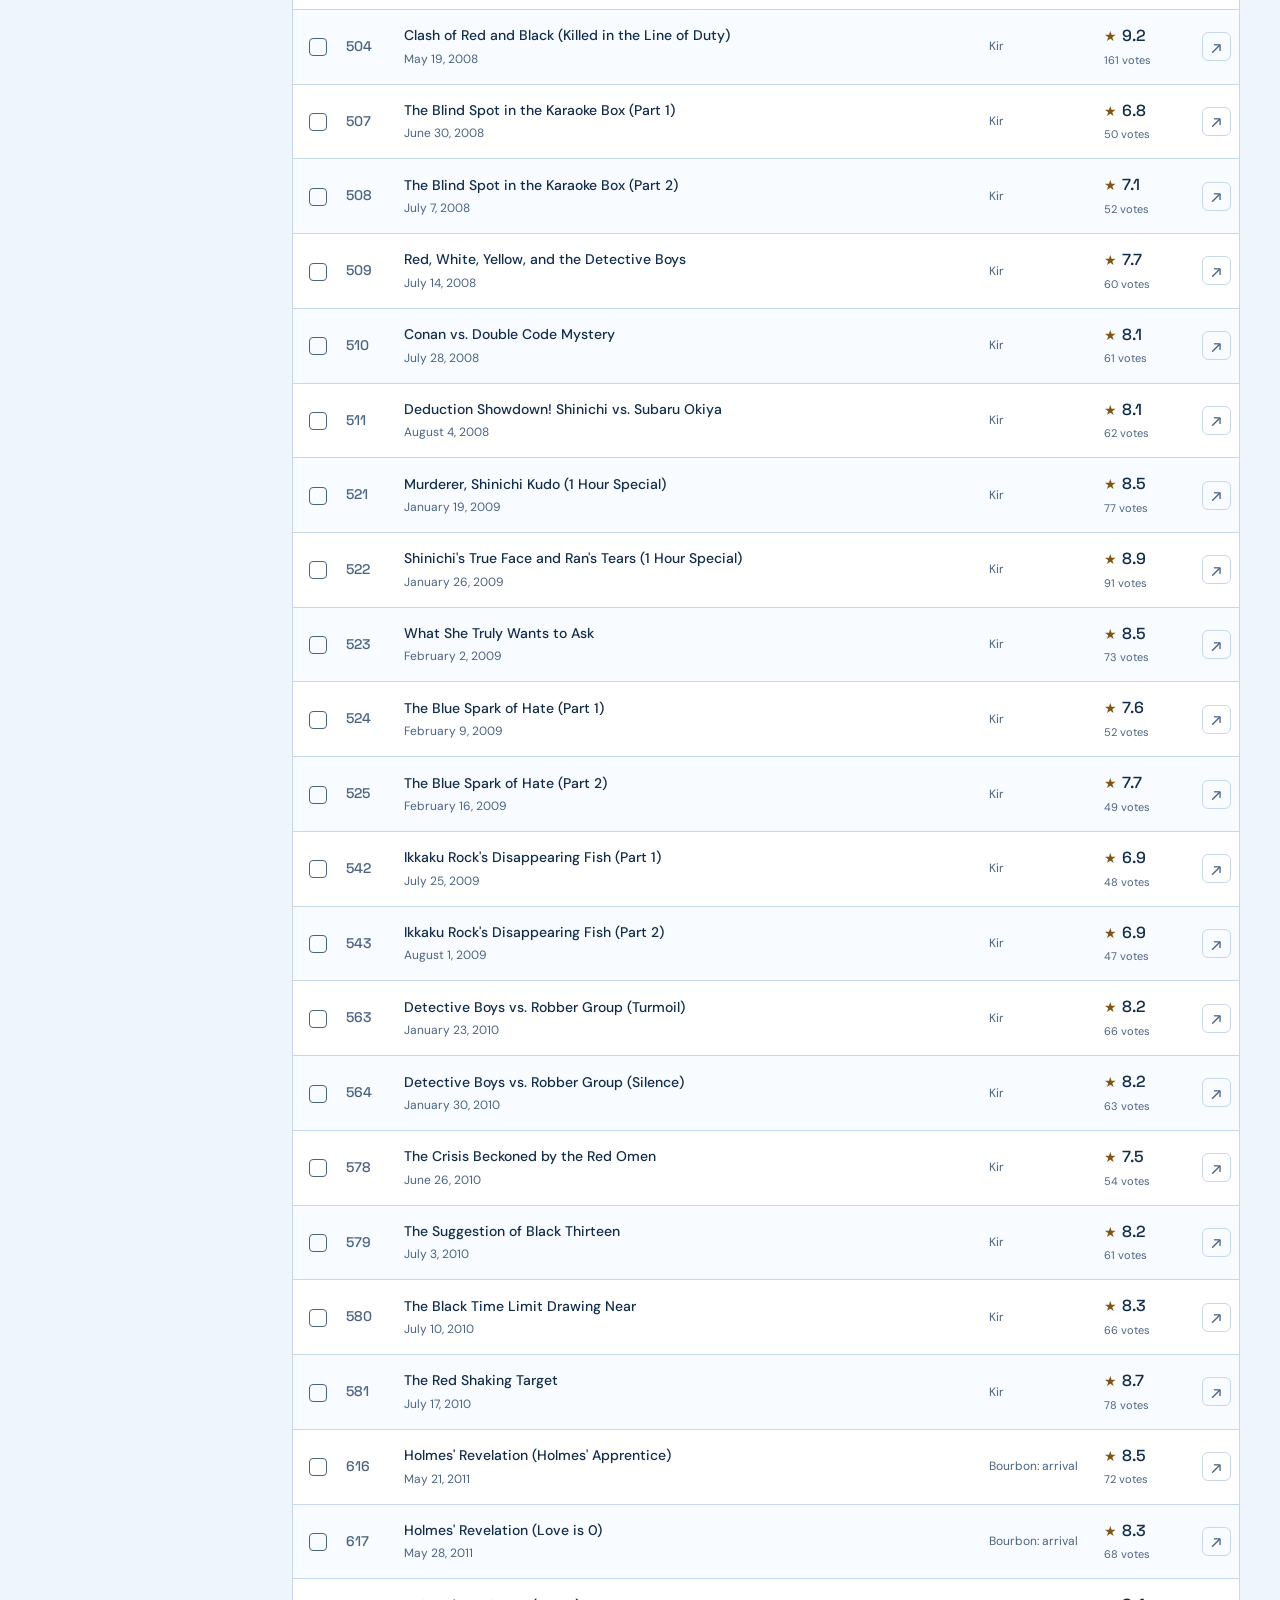
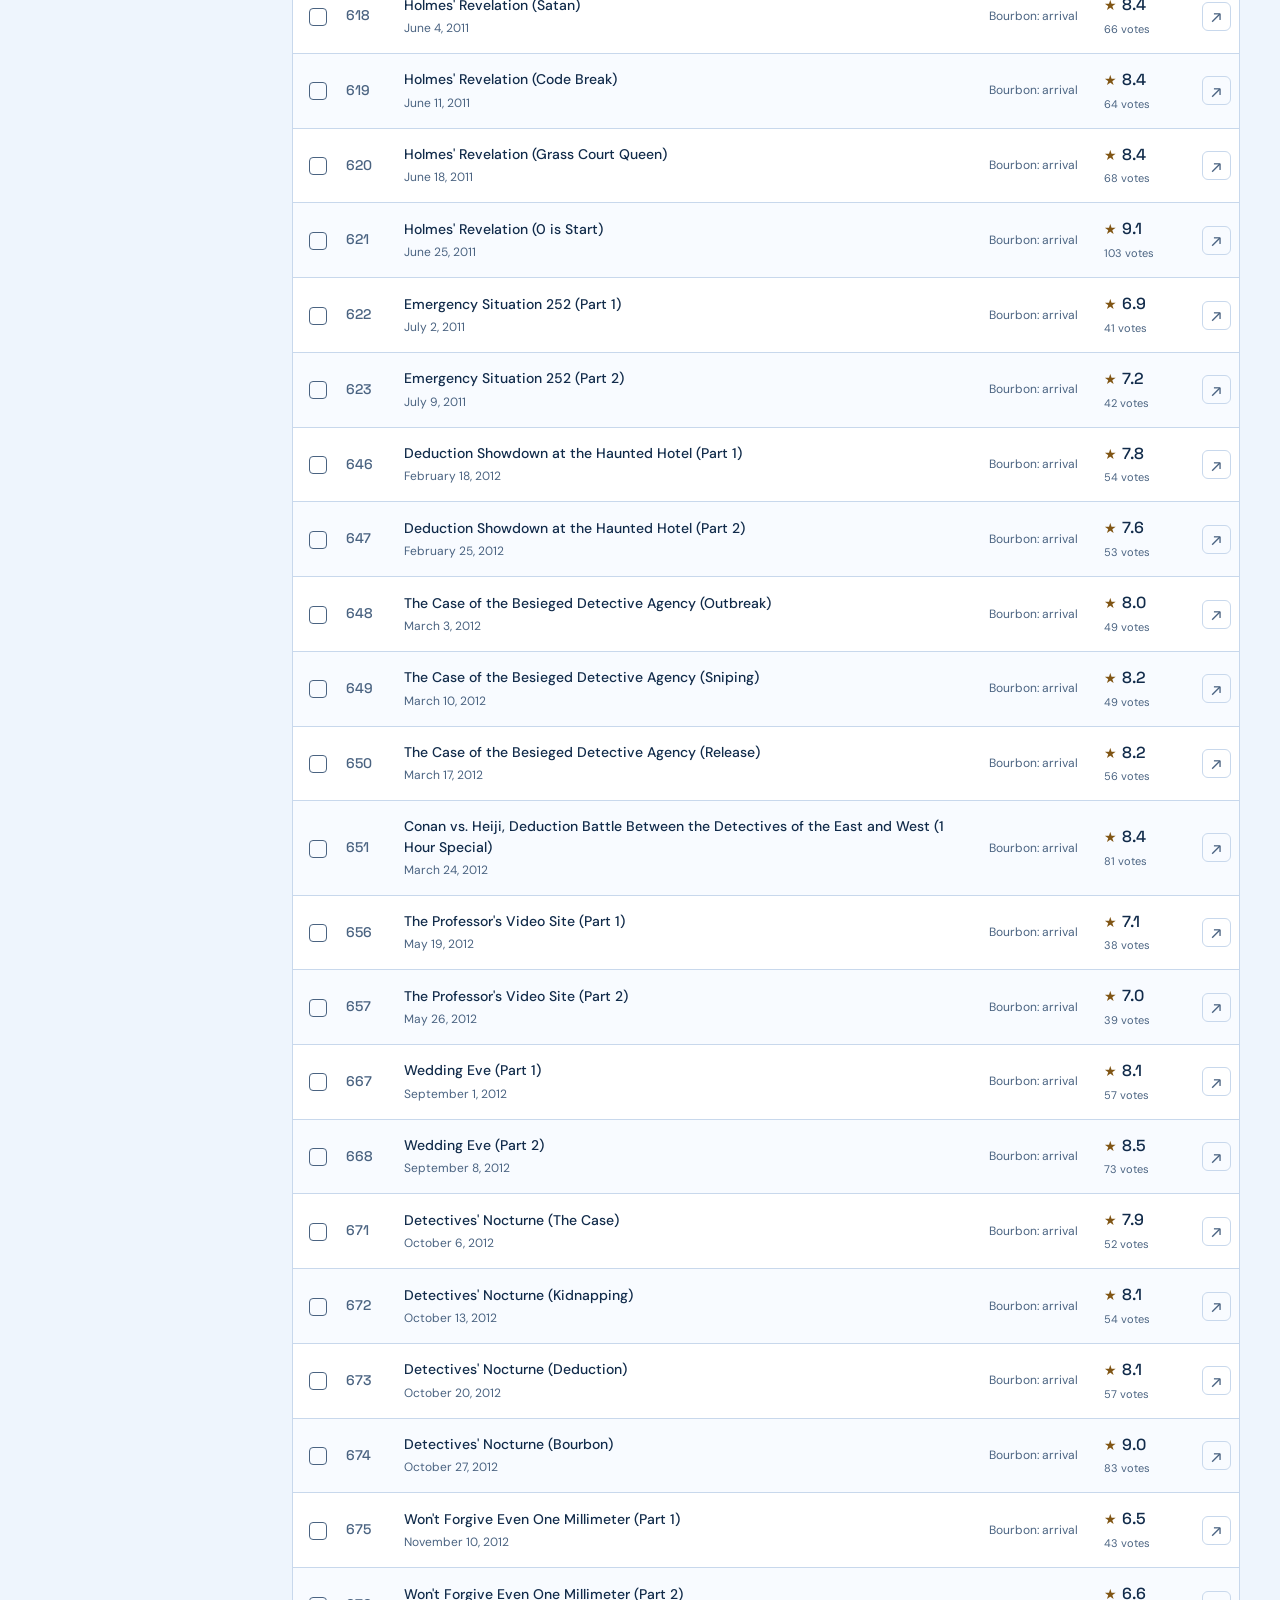
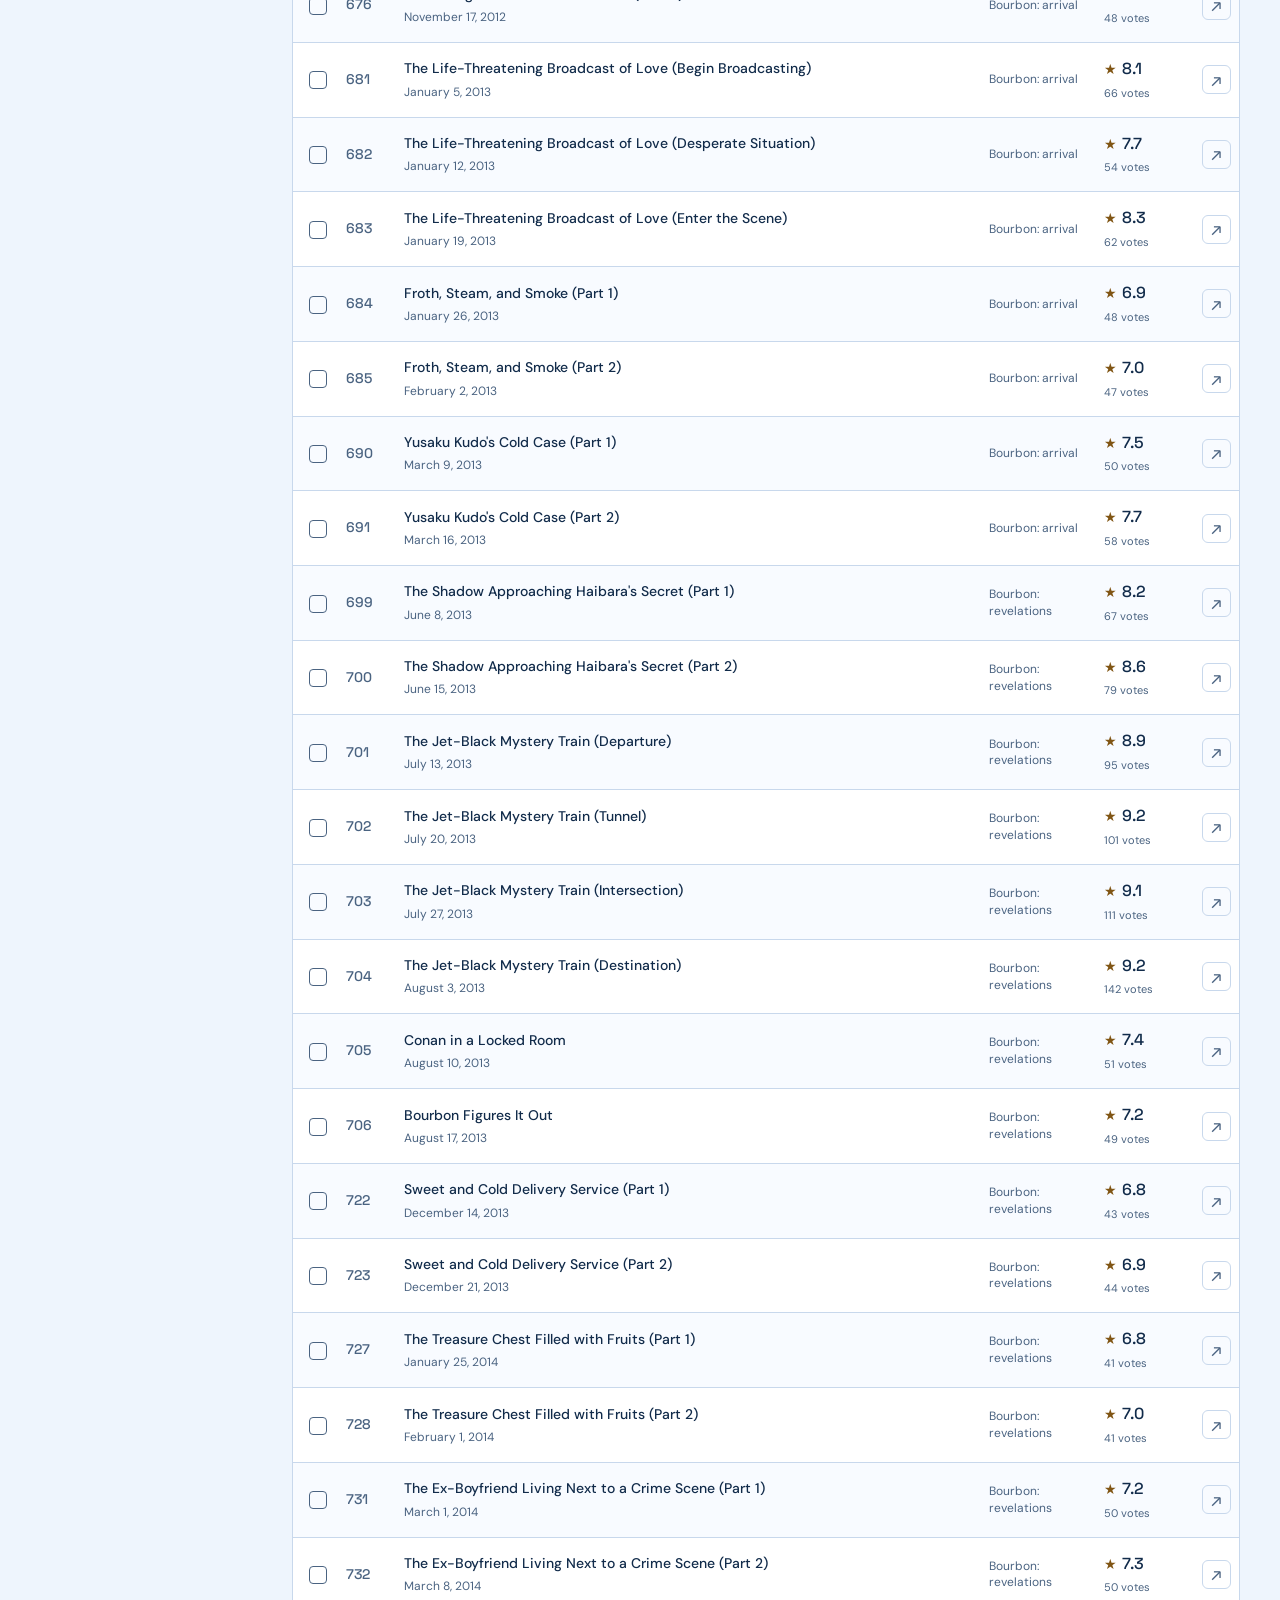
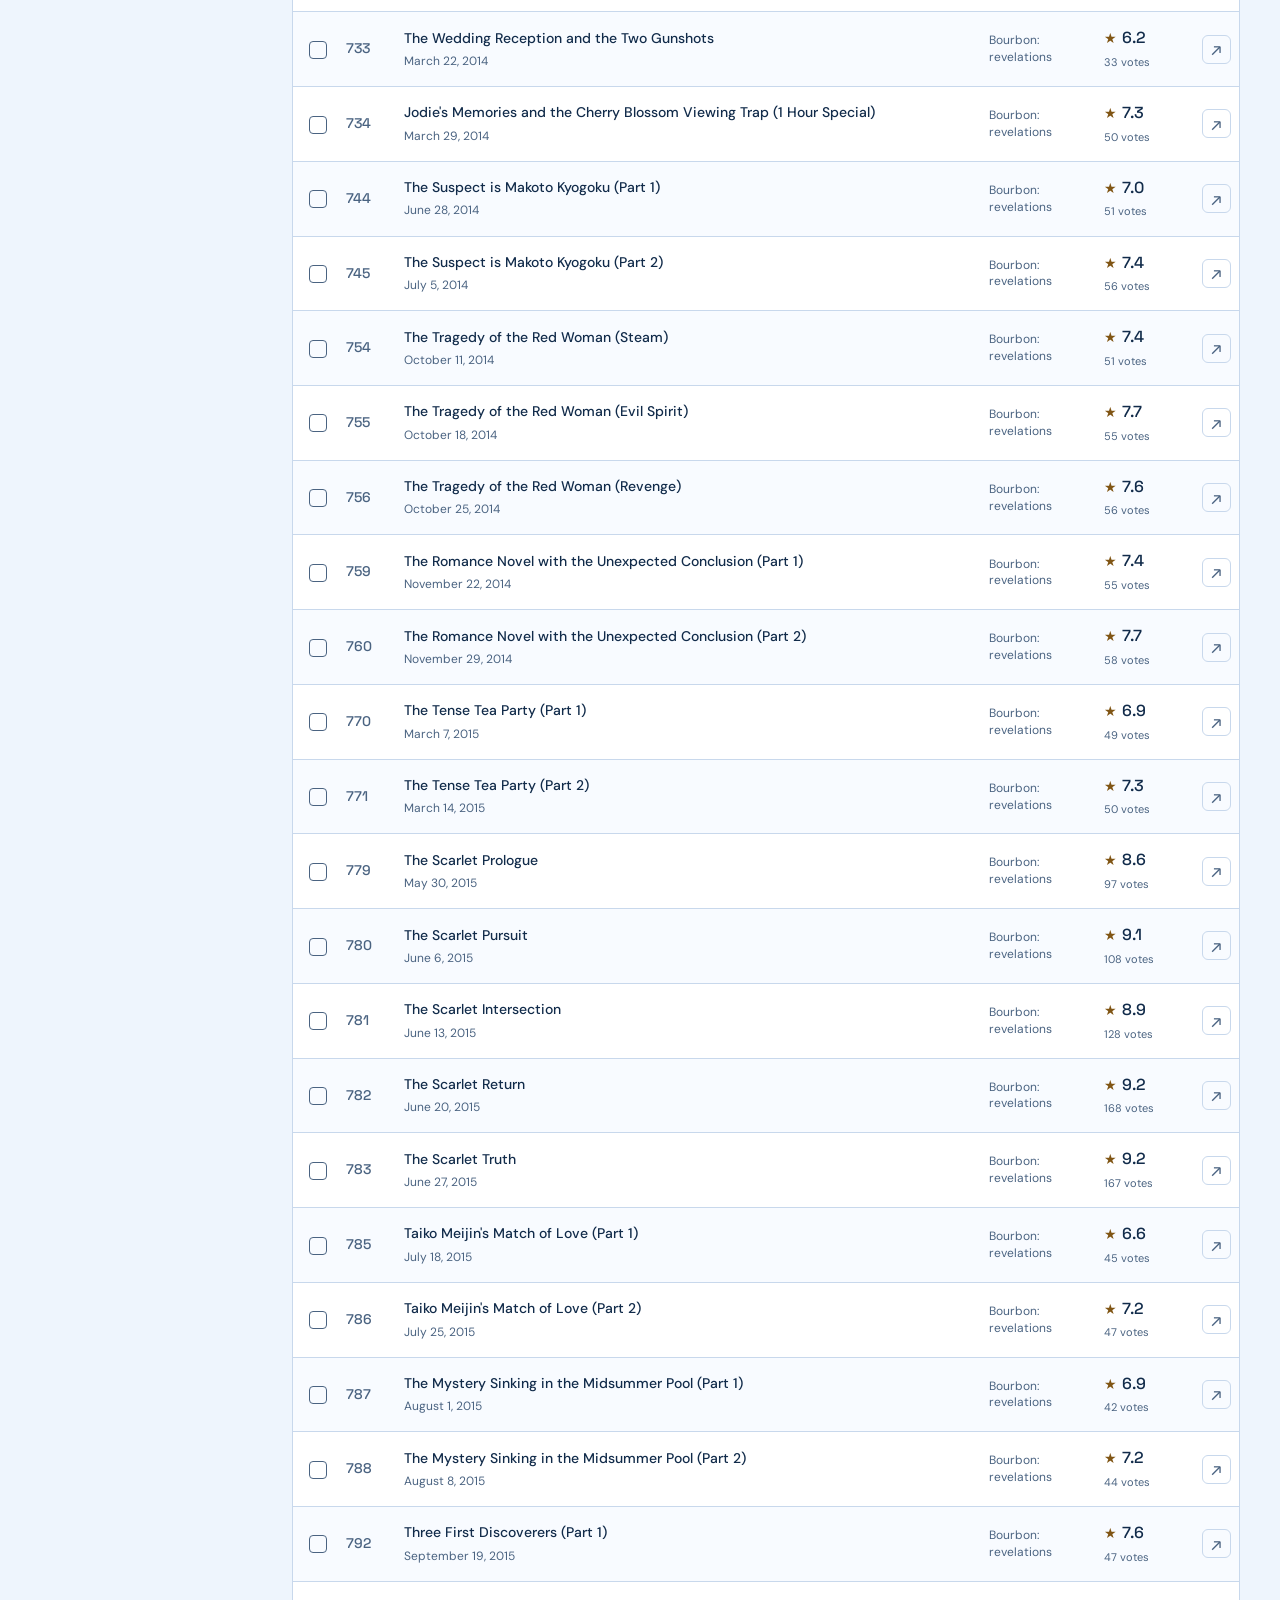
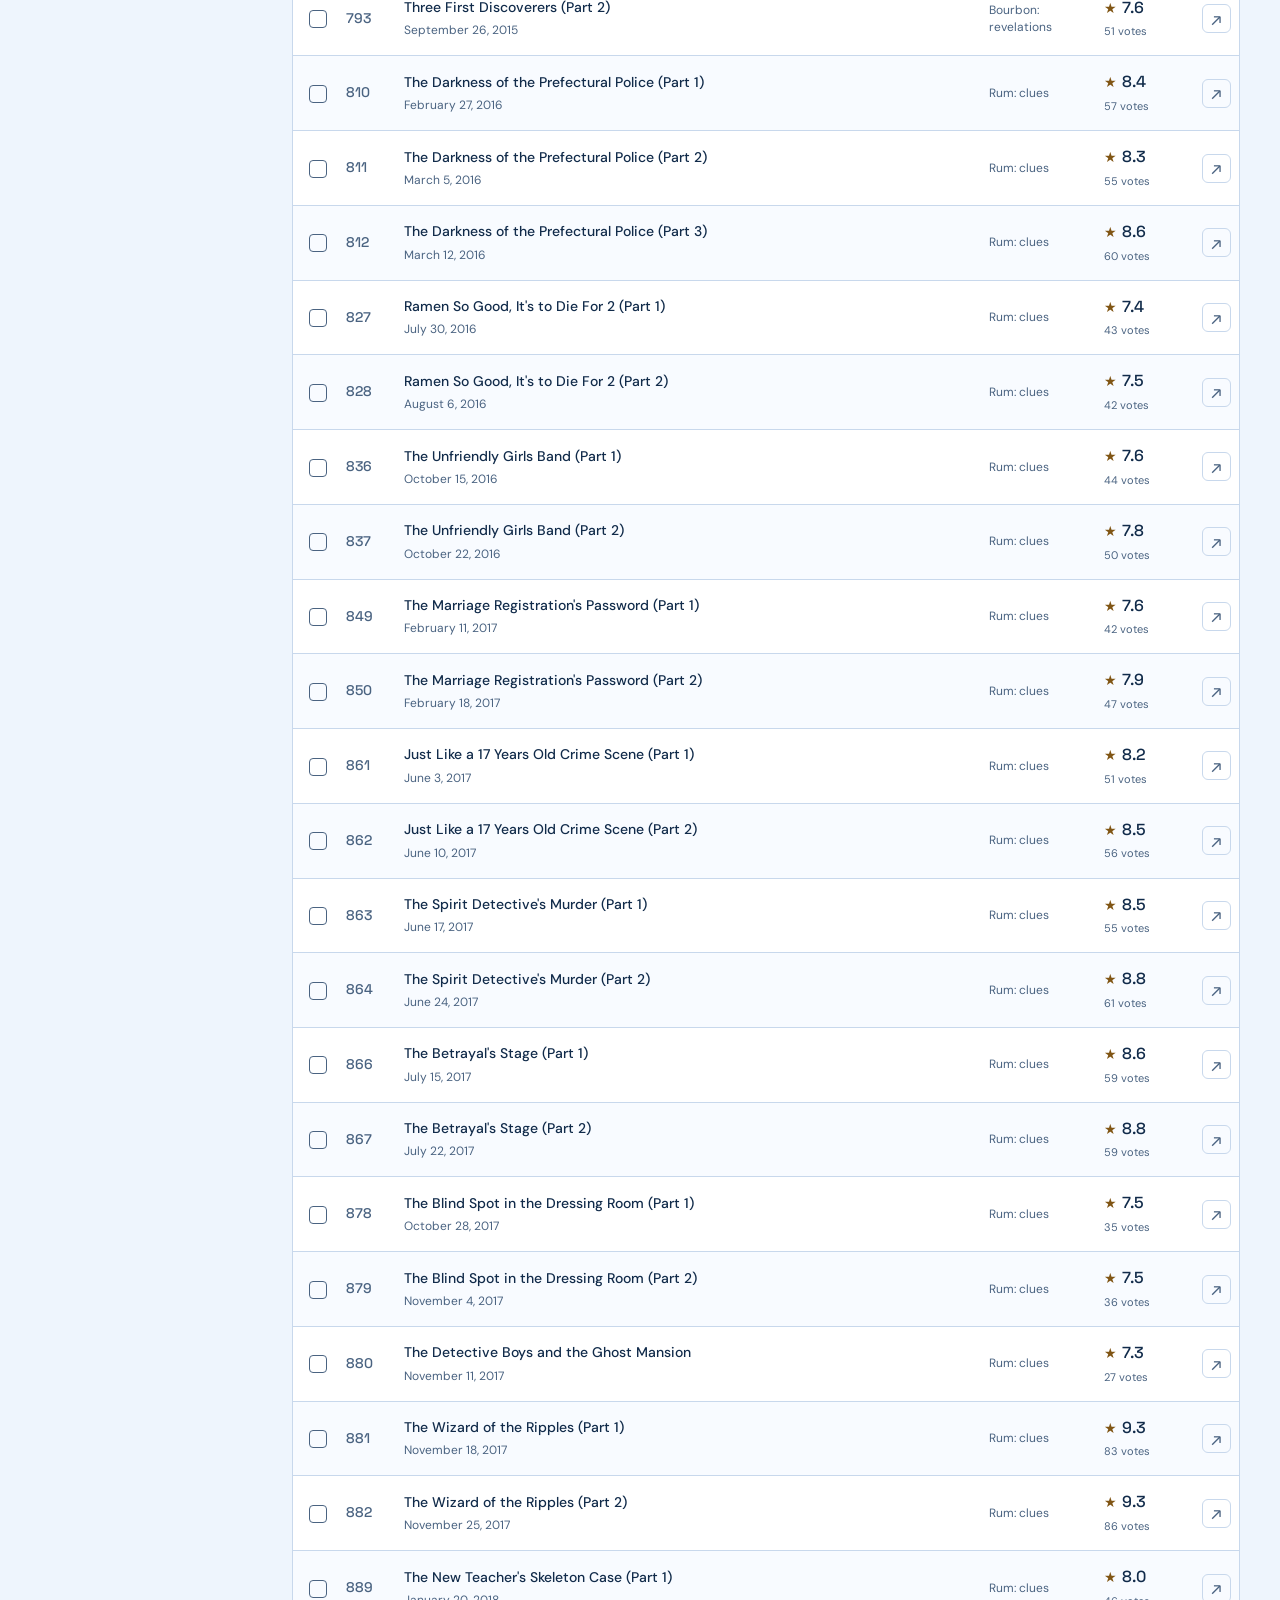
==== commit 072f74e0: "Add sourced fan analytics for 255 episodes and the movie catalog" ====
--- a/index.html
+++ b/index.html
@@ -8,15 +8,17 @@
   <title>Conan Casebook | The Main Story</title>
   <link rel="icon" href="assets/favicon.svg?v=2" type="image/svg+xml">
   <script src="assets/theme.js"></script>
-  <link rel="stylesheet" href="assets/style.css?v=6">
-  <script src="assets/episodes.js" defer></script>
+  <link rel="stylesheet" href="assets/style.css?v=7">
+  <script src="assets/episodes.js?v=7" defer></script>
   <script src="assets/core.js" defer></script>
   <script src="assets/graph-core.js" defer></script>
   <script src="assets/graph.js" defer></script>
-  <script src="assets/movies-data.js" defer></script>
+  <script src="assets/movies-data.js?v=7" defer></script>
   <script src="assets/movies-core.js" defer></script>
-  <script src="assets/movies.js" defer></script>
-  <script src="assets/app.js?v=5" defer></script>
+  <script src="assets/movies.js?v=7" defer></script>
+  <script src="assets/analytics-core.js" defer></script>
+  <script src="assets/analytics.js" defer></script>
+  <script src="assets/app.js?v=7" defer></script>
   <script src="assets/grid-core.js" defer></script>
   <script src="assets/presentation.js?v=6" defer></script>
 </head>
@@ -29,6 +31,7 @@
       <a class="nav-active" href="#watchlist" data-view-link="list">Watchlist</a>
       <a href="#story-map" data-view-link="graph">Story map</a>
       <a href="#movies" data-view-link="movies">Movies</a>
+      <a href="#analytics" data-view-link="analytics">Analytics</a>
       <a class="nav-guide" href="detective_conan_main_story_watch_guide.md">Guide</a>
     </nav>
     <div class="nav-tools">
@@ -48,13 +51,14 @@
       <div class="hero-caption" aria-hidden="true">FILE 001 / THE INVESTIGATION BEGINS</div>
     </section>
     <div class="overview" aria-label="Watchlist overview">
-      <div><strong id="total-count">255</strong><span>selected episodes</span></div><div><strong>09</strong><span>story arcs</span></div><div><strong id="rated-count">255</strong><span>IMDb ratings</span></div><div class="overview-date"><strong>07 SEP 2026</strong><span>ratings snapshot</span></div>
+      <div><strong id="total-count">255</strong><span>selected episodes</span></div><div><strong>09</strong><span>story arcs</span></div><div><strong id="rated-count">255</strong><span>IMDb ratings</span></div><div class="overview-date"><strong>07 SEP 2026</strong><span>episode ratings snapshot</span></div>
     </div>
     <div class="view-bar">
       <div class="view-tabs" role="tablist" aria-label="Explore the casebook">
         <button id="list-tab" role="tab" aria-selected="true" aria-controls="watchlist" data-view="list"><svg viewBox="0 0 24 24" aria-hidden="true"><path d="M9 6h12M9 12h12M9 18h12M3 6h.01M3 12h.01M3 18h.01"/></svg>Watchlist</button>
         <button id="graph-tab" role="tab" aria-selected="false" aria-controls="story-map" tabindex="-1" data-view="graph"><svg viewBox="0 0 24 24" aria-hidden="true"><circle cx="5" cy="6" r="3"/><circle cx="19" cy="6" r="3"/><circle cx="12" cy="19" r="3"/><path d="M8 6h8M6.5 8.5l4 8M17.5 8.5l-4 8"/></svg>Story map<span class="tab-count">255</span></button>
         <button id="movies-tab" role="tab" aria-selected="false" aria-controls="movies" tabindex="-1" data-view="movies"><svg viewBox="0 0 24 24" aria-hidden="true"><rect x="3" y="4" width="18" height="16" rx="2"/><path d="M7 4v16M17 4v16M3 9h4M3 15h4M17 9h4M17 15h4"/></svg>Movies<span class="tab-count">35</span></button>
+        <button id="analytics-tab" role="tab" aria-selected="false" aria-controls="analytics" tabindex="-1" data-view="analytics"><svg viewBox="0 0 24 24" aria-hidden="true"><path d="M4 20V10m8 10V4m8 16v-7"/></svg>Analytics</button>
       </div>
       <span class="view-caption">Every clue has its place.</span>
     </div>
@@ -110,11 +114,47 @@
       <div class="movie-sources"><p id="movie-reviewed">Catalog checked 7 September 2026. Japanese release dates. TV specials, OVAs, and unreleased films are excluded.</p><p><a href="https://www.detectiveconanworld.com/wiki/Movies" target="_blank" rel="noopener noreferrer">Detective Conan World ↗</a> · <a href="https://www.tms-e.co.jp/global/alltitles/conan/" target="_blank" rel="noopener noreferrer">TMS official catalog ↗</a> · <a href="data/movies.json">Movie data ↗</a></p><p>Artwork belongs to its respective rights holders. Image sources are recorded in the movie data.</p></div>
       <noscript><p><a href="detective_conan_movies.md">Read the complete movie checklist</a>.</p></noscript>
     </section>
+    <section id="analytics" class="analytics-panel" role="tabpanel" aria-labelledby="analytics-tab" hidden>
+      <div class="analytics-heading"><div><p class="eyebrow">THE EVIDENCE ROOM</p><h2>Follow the numbers.</h2><p>Find the peaks. Trace the years. Plan your next watch.</p></div><a class="button quiet" href="data/analytics-methodology.md">How we count ↗</a></div>
+      <div class="analytics-controls">
+        <div class="analytics-scope" role="group" aria-label="Analytics dataset"><button data-analytics-scope="episodes" aria-pressed="true">Main episodes <span>255</span></button><button data-analytics-scope="movies" aria-pressed="false">Movies <span>35</span></button></div>
+        <label class="hide-titles"><input id="analytics-hide-titles" type="checkbox">Hide titles</label><button id="analytics-export" class="button quiet">Export filtered CSV ↗</button>
+      </div>
+      <div class="analytics-filters">
+        <label class="search-box"><span aria-hidden="true">⌕</span><input id="analytics-search" type="search" placeholder="Title, episode number, or year" aria-label="Search analytics by title, number, or year"></label>
+        <label>Arc / category<select id="analytics-group"><option value="all">All arcs</option></select></label>
+        <label>Release year<select id="analytics-year"><option value="all">All years</option></select></label>
+        <label>Watch status<select id="analytics-status"><option value="all">All entries</option><option value="unwatched">Unwatched</option><option value="watched">Watched</option></select></label>
+        <label>Minimum votes<select id="analytics-votes"><option value="0">Any vote count</option><option value="100">100+ votes</option><option value="500">500+ votes</option><option value="1000">1,000+ votes</option></select></label>
+        <label>IMDb band<select id="analytics-band"><option value="all">All ratings</option><option value="low">Below 6</option><option value="6">6 to &lt;7</option><option value="7">7 to &lt;8</option><option value="8">8 to &lt;9</option><option value="9">9 to 10</option></select></label>
+        <button id="analytics-reset" class="text-button">Reset filters</button>
+      </div>
+      <p id="analytics-status-text" class="analytics-status" role="status" aria-live="polite"></p>
+      <div id="analytics-kpis" class="analytics-kpis"></div>
+      <div id="analytics-empty" class="empty-state" hidden><h3>No matching entries.</h3><p>Try another filter or reset to the full selection.</p></div>
+      <div id="analytics-content">
+        <div id="analytics-highlights" class="analytics-highlights"></div>
+        <section class="analytics-card analytics-explorer" aria-labelledby="analytics-explorer-title">
+          <div class="analytics-card-heading"><div><p class="eyebrow">EVERY ENTRY</p><h3 id="analytics-explorer-title">One bar. One case.</h3></div><div class="analytics-chart-controls"><label>Measure<select id="analytics-metric"><option value="rating">IMDb / 10</option><option value="runtime">Listed duration (min)</option></select></label><label>Order<select id="analytics-sort"><option value="order">Release order</option><option value="rating">Highest rated</option><option value="runtime">Longest duration</option></select></label></div></div>
+          <p id="analytics-explorer-note" class="chart-note"></p>
+          <div class="analytics-explorer-layout"><div><div id="analytics-entry-scroll" class="analytics-chart-scroll" tabindex="0" aria-label="Scrollable entry chart"><div id="analytics-entry-chart"></div></div><p class="chart-note">Select a bar for its card. Use arrow keys between bars. Scroll sideways for every entry.</p></div><aside id="analytics-inspector" class="analytics-inspector" aria-label="Selected analytics entry"></aside></div>
+        </section>
+        <div class="analytics-charts">
+          <section class="analytics-card" aria-labelledby="analytics-group-title"><div class="analytics-card-heading"><div><p class="eyebrow">THE BIG PICTURE</p><h3 id="analytics-group-title">Compare the arcs</h3></div><label class="analytics-compact-label">Measure<select id="analytics-group-metric"><option value="median">Median IMDb</option><option value="time">Listed hours</option></select></label></div><div id="analytics-group-chart" class="analytics-group-bars"></div><p class="chart-note">Select a group to filter. Medians exclude missing ratings; every rated entry has equal weight.</p></section>
+          <section class="analytics-card" aria-labelledby="analytics-distribution-title"><div class="analytics-card-heading"><div><p class="eyebrow">FAN RATINGS</p><h3 id="analytics-distribution-title">Where scores land</h3></div></div><div id="analytics-distribution-chart" class="analytics-small-chart"></div><p id="analytics-distribution-note" class="chart-note"></p></section>
+          <section class="analytics-card analytics-timeline" aria-labelledby="analytics-timeline-title"><div class="analytics-card-heading"><div><p class="eyebrow">THROUGH THE YEARS</p><h3 id="analytics-timeline-title">The release trail</h3></div></div><div class="analytics-chart-scroll" tabindex="0" aria-label="Scrollable annual release chart"><div id="analytics-year-chart"></div></div><p class="chart-note">Selected entries by original Japanese release year, including zero-release years. Select a year to filter. This is not the complete TV series.</p></section>
+        </div>
+        <section class="analytics-planner" aria-labelledby="analytics-planner-title"><div><p class="eyebrow">MAKE TIME FOR THE NEXT CLUE</p><h3 id="analytics-planner-title">Your viewing budget</h3><p id="analytics-planner-description"></p></div><div class="analytics-planner-controls"><label for="analytics-daily-minutes">Daily budget <output id="analytics-daily-label" for="analytics-daily-minutes">60 min</output></label><input id="analytics-daily-minutes" type="range" min="15" max="180" step="15" value="60"><p id="analytics-days"></p></div></section>
+      </div>
+      <details class="analytics-table-details"><summary>View the filtered data table</summary><div class="analytics-chart-scroll"><table class="analytics-table"><caption class="sr-only">Filtered entries with IMDb scores, vote counts, release dates, and listed durations</caption><thead><tr><th scope="col">Entry</th><th scope="col">Title</th><th scope="col">Released</th><th scope="col">IMDb /10</th><th scope="col">Votes</th><th scope="col">Listed min</th><th scope="col">Watched</th></tr></thead><tbody id="analytics-table-body"></tbody></table></div></details>
+      <div class="analytics-methodology"><p id="analytics-source-note"></p><p>Episode durations use <a href="https://www.tvmaze.com/shows/5429/meitantei-conan" target="_blank" rel="noopener noreferrer">TVmaze broadcast listings</a> and may include advertising. Movie durations use film listings; editions differ. Time totals are planning figures, not exact streaming playback times.</p><p>IMDb ratings are dated user-score snapshots. A higher vote count indicates more ratings, not a guarantee of quality. Charts describe this curated selection, not every Detective Conan episode. <a href="data/analytics-methodology.md">Definitions & sources ↗</a></p></div>
+      <div id="analytics-tooltip" class="analytics-tooltip" role="tooltip" hidden></div>
+    </section>
     <footer><a class="footer-brand" href="#">CONAN CASEBOOK <span>↑</span></a><p>Created by <a class="creator-credit" href="https://github.com/SawabS" target="_blank" rel="noopener noreferrer">SawabS ↗</a><span class="footer-separator"> / </span>Unofficial fan project.</p><button class="text-button" id="credits-button">Artwork credits</button></footer>
   </main>
   <div id="notice" class="toast" role="status" aria-live="polite" hidden></div>
   <dialog id="detail-dialog" aria-labelledby="detail-title"><div class="dialog-top"><p class="eyebrow" id="detail-number"></p><button class="close-button" data-close aria-label="Close episode details">×</button></div><h2 id="detail-title"></h2><div id="detail-content"></div><button class="button primary" id="detail-watch"></button></dialog>
-  <dialog id="sources-dialog" aria-labelledby="sources-title"><div class="dialog-top"><p class="eyebrow">THE PAPER TRAIL</p><button class="close-button" data-close aria-label="Close sources">×</button></div><h2 id="sources-title">Every episode. A source.</h2><p>255 selections preserved from the original guide's main table. IMDb scores belong to individual episodes, with title, year, and part checked against Japanese numbering.</p><ul class="source-list"><li><a href="https://www.detectiveconanworld.com/wiki/Anime" target="_blank" rel="noopener noreferrer">Detective Conan World ↗</a><span>Episode titles, original broadcasts, and case pages.</span></li><li><a href="https://www.xerblade.com/p/detective-conan-important-episode-list.html" target="_blank" rel="noopener noreferrer">XerBlade's episode guide ↗</a><span>Background for the original guide's main-plot selection.</span></li><li><a href="https://developer.imdb.com/non-commercial-datasets/" target="_blank" rel="noopener noreferrer">IMDb non-commercial datasets ↗</a><span>Title IDs, episode metadata, weighted ratings, and votes. Snapshot: 7 September 2026.</span></li><li><a href="data/episodes.json">Full episode data ↗</a><span>Each mapping, source link, rating, vote count, and check date.</span></li></ul><p class="dialog-note">Movies are optional. Watch multipart cases in order. Streaming services may split specials and change the numbering.</p></dialog>
+  <dialog id="sources-dialog" aria-labelledby="sources-title"><div class="dialog-top"><p class="eyebrow">THE PAPER TRAIL</p><button class="close-button" data-close aria-label="Close sources">×</button></div><h2 id="sources-title">Every episode. A source.</h2><p>255 main-story episodes across nine arcs, listed in Japanese broadcast order. Each IMDb score is matched to its episode by title, release year, and part number.</p><ul class="source-list"><li><a href="https://www.detectiveconanworld.com/wiki/Anime" target="_blank" rel="noopener noreferrer">Detective Conan World ↗</a><span>Episode titles, original broadcasts, and case pages.</span></li><li><a href="https://www.xerblade.com/p/detective-conan-important-episode-list.html" target="_blank" rel="noopener noreferrer">XerBlade's episode guide ↗</a><span>Reference for main-story episodes and prerequisites.</span></li><li><a href="https://developer.imdb.com/non-commercial-datasets/" target="_blank" rel="noopener noreferrer">IMDb non-commercial datasets ↗</a><span>Title IDs, episode metadata, weighted ratings, and votes. Snapshot: 7 September 2026.</span></li><li><a href="data/episodes.json">Full episode data ↗</a><span>Each mapping, source link, rating, vote count, and check date.</span></li></ul><p class="dialog-note">Movies are optional. Watch multipart cases in order. Streaming services may split specials and change the numbering.</p></dialog>
   <dialog id="credits-dialog" aria-labelledby="credits-title"><div class="dialog-top"><p class="eyebrow">ARTWORK</p><button class="close-button" data-close aria-label="Close credits">×</button></div><h2 id="credits-title">Moonlight over Beika.</h2><p>Promotional key visual for <em>Detective Conan vs. Kid the Phantom Thief</em> (2024).</p><p>© 青山剛昌／小学館・読売テレビ・TMS 2024. Artwork belongs to its respective rights holders; it is not covered by a code license.</p><p><a href="https://www.animeclick.it/news/101509-anime-preview-trailer-e-novita-per-detective-conan-remonster-e-altri-anime" target="_blank" rel="noopener noreferrer">Image source: AnimeClick ↗</a></p></dialog>
   <dialog id="reset-dialog" aria-labelledby="reset-title"><h2 id="reset-title">Start a new investigation?</h2><p>This clears watched episodes on this device. Export a backup first if you want to keep them.</p><div class="dialog-actions"><button class="button quiet" data-close>Keep progress</button><button class="button danger" id="confirm-reset">Reset progress</button></div></dialog>
 </body>
--- a/assets/style.css
+++ b/assets/style.css
@@ -492,6 +492,136 @@
 }
 @media (max-width: 360px) { .movie-grid { grid-template-columns: 1fr; } }
 
+/* Analytics: linked views with zero-based axes and visible provenance. */
+.analytics-panel { padding: 16px 0 36px; }
+.analytics-heading, .analytics-controls, .analytics-card-heading { display: flex; align-items: center; justify-content: space-between; gap: 20px; }
+.analytics-heading { margin-bottom: 27px; }
+.analytics-heading h2 { font: 500 clamp(30px,4vw,46px)/1.1 var(--display); letter-spacing: -1.5px; margin: 0; }
+.analytics-heading>div>p:last-child { color: var(--muted); margin: 13px 0 0; }
+.analytics-controls { justify-content: flex-start; flex-wrap: wrap; margin-bottom: 22px; }
+.analytics-controls>.button { margin-left: auto; }
+.analytics-scope { display: flex; gap: 4px; padding: 4px; border: 1px solid var(--line); border-radius: 10px; background: var(--panel); }
+.analytics-scope button { border: 0; border-radius: 7px; padding: 10px 15px; background: transparent; color: var(--muted); font-weight: 600; font-size: 14px; }
+.analytics-scope button[aria-pressed='true'] { background: var(--accent-soft); color: var(--accent); }
+.analytics-scope span { margin-left: 8px; opacity: .75; font: 12px var(--display); }
+.analytics-filters { display: flex; flex-wrap: wrap; align-items: flex-end; gap: 12px; padding: 18px; border: 1px solid var(--line); border-radius: 12px; background: var(--glass); }
+.analytics-filters>label:not(.search-box), .analytics-chart-controls label, .analytics-compact-label { display: flex; flex-direction: column; gap: 5px; color: var(--muted); font-size: 11px; }
+.analytics-filters .search-box { min-width: 215px; align-self: flex-end; }
+.analytics-filters select { max-width: 160px; min-height: 40px; }
+.analytics-filters>.text-button { padding: 10px 0; margin-left: auto; }
+.analytics-status { margin: 18px 0; font-size: 12px; color: var(--muted); }
+.analytics-kpis { display: grid; grid-template-columns: repeat(4,minmax(0,1fr)); gap: 15px; margin-bottom: 22px; }
+.analytics-kpis>div { padding: 22px; border: 1px solid var(--line); border-radius: 12px; background: var(--panel); }
+.analytics-kpis span, .analytics-kpis small { display: block; color: var(--muted); font-size: 12px; }
+.analytics-kpis strong { display: block; font: 500 clamp(25px,2.8vw,36px)/1.3 var(--display); letter-spacing: -.7px; margin: 10px 0 6px; }
+.analytics-kpis small { font-size: 11px; }
+.analytics-highlights { display: grid; grid-template-columns: repeat(3,minmax(0,1fr)); gap: 15px; margin-bottom: 26px; }
+.analytics-highlights>button { text-align: left; padding: 18px 20px; border: 1px solid var(--line); border-radius: 12px; background: linear-gradient(130deg,rgba(var(--ambient-rgb),.10),transparent); }
+.analytics-highlights>button:hover { border-color: var(--accent); }
+.analytics-highlights span { display: block; font-size: 11px; color: var(--muted); text-transform: uppercase; letter-spacing: 1px; }
+.analytics-highlights strong { display: block; margin-top: 9px; font: 500 27px var(--display); color: var(--accent); }
+.analytics-highlights strong small { font-size: 13px; color: var(--muted); }
+.analytics-highlights p { font-size: 12px; margin: 9px 0 0; color: var(--muted); overflow-wrap: anywhere; }
+.analytics-card { padding: 24px; border: 1px solid var(--line); border-radius: 15px; background: var(--panel); min-width: 0; }
+.analytics-card h3, .analytics-planner h3 { margin: 0; font: 500 22px var(--display); letter-spacing: -.4px; }
+.analytics-card .eyebrow { font-size: 10px; margin-bottom: 7px; }
+.analytics-card-heading { margin-bottom: 16px; align-items: flex-start; }
+.analytics-chart-controls { display: flex; gap: 10px; }
+.chart-note { color: var(--muted); font-size: 11px; line-height: 1.6; }
+.analytics-explorer-layout { display: grid; grid-template-columns: minmax(0,1fr) 270px; gap: 22px; }
+.analytics-explorer-layout>div { min-width: 0; }
+.analytics-chart-scroll { overflow-x: auto; overscroll-behavior-x: contain; max-width: 100%; padding-bottom: 10px; }
+.analytics-chart-scroll svg { display: block; height: auto; }
+.analytics-gridline { stroke: var(--line); stroke-width: .7; stroke-dasharray: 3 5; }
+.analytics-axis { fill: var(--muted); font: 10px var(--font); }
+.analytics-entry-bar { fill: var(--arc-color,var(--accent)); opacity: .68; transition: opacity .16s; }
+.analytics-entry-bar.is-missing { fill: transparent; stroke: var(--muted); stroke-dasharray: 3 2; }
+.analytics-bar-hit { fill: transparent; }
+[data-entry], [data-year] { cursor: pointer; outline: none; }
+[data-entry]:hover .analytics-entry-bar, [data-entry]:focus-visible .analytics-entry-bar, [data-entry][aria-pressed='true'] .analytics-entry-bar { opacity: 1; stroke: var(--ink); stroke-width: 1.2; }
+.analytics-watched-dot { fill: var(--ink); }
+.analytics-inspector { padding: 20px; border: 1px solid var(--line); border-radius: 12px; background: var(--row); }
+.analytics-inspector h4 { margin: 0; font: 500 20px/1.3 var(--display); overflow-wrap: anywhere; }
+.analytics-entry-group { color: var(--muted); font-size: 12px; }
+.analytics-inspector dl { display: grid; grid-template-columns: 1fr 1fr; gap: 14px 9px; margin: 20px 0; }
+.analytics-inspector dt { color: var(--muted); font-size: 10px; }
+.analytics-inspector dd { margin: 4px 0 0; font: 500 19px var(--display); }
+.analytics-entry-links { display: flex; flex-direction: column; gap: 7px; color: var(--accent); font-size: 11px; }
+.analytics-entry-links button { color: var(--accent); font-size: 11px; }
+.analytics-charts { display: grid; grid-template-columns: repeat(2,minmax(0,1fr)); gap: 22px; margin-top: 22px; }
+.analytics-group-bars { display: flex; flex-direction: column; gap: 8px; }
+.analytics-group-row { display: grid; grid-template-columns: 132px minmax(30px,1fr) 52px; align-items: center; gap: 10px; background: transparent; border: 1px solid transparent; border-radius: 7px; padding: 7px 4px; text-align: left; font-size: 12px; }
+.analytics-group-row:hover, .analytics-group-row:focus-visible, .analytics-group-row[aria-pressed='true'] { border-color: var(--line); background: var(--row); }
+.analytics-group-row small { display: block; color: var(--muted); font-size: 10px; margin-top: 3px; }
+.analytics-group-row strong { text-align: right; font: 500 14px var(--display); }
+.analytics-track { height: 13px; background: var(--panel-light); border-radius: 3px; overflow: hidden; }
+.analytics-track i { display: block; height: 100%; background: var(--arc-color); border-radius: inherit; opacity: .8; }
+.analytics-small-chart { display: grid; grid-template-columns: repeat(5,minmax(0,1fr)); gap: 12px; padding: 20px 0; }
+.analytics-bin { min-width: 0; display: flex; flex-direction: column; align-items: stretch; gap: 12px; border: 1px solid transparent; border-radius: 7px; padding: 8px 4px; background: transparent; color: var(--muted); font-size: 10px; }
+.analytics-bin strong { font: 500 20px var(--display); color: var(--ink); }
+.analytics-bin-track { display: flex; align-items: flex-end; height: 200px; border-bottom: 1px solid var(--line); }
+.analytics-bin-track i { display: block; width: 100%; background: var(--accent); border-radius: 5px 5px 0 0; opacity: .6; }
+.analytics-bin:hover, .analytics-bin[aria-pressed='true'] { border-color: var(--line); background: var(--row); }
+.analytics-bin:hover i, .analytics-bin[aria-pressed='true'] i { opacity: 1; }
+.analytics-timeline { grid-column: 1/-1; }
+.analytics-year-bar { fill: var(--accent); opacity: .6; }
+[data-year]:hover .analytics-year-bar, [data-year]:focus-visible .analytics-year-bar, [data-year][aria-pressed='true'] .analytics-year-bar { opacity: 1; stroke: var(--ink); stroke-width: 1; }
+.analytics-planner { display: grid; grid-template-columns: 1.3fr 1fr; align-items: center; gap: 32px; padding: 28px; margin-top: 22px; border: 1px solid var(--line); border-radius: 15px; background: var(--accent-soft); }
+.analytics-planner .eyebrow { font-size: 10px; }
+.analytics-planner>div>p:last-child { font-size: 12px; color: var(--muted); max-width: 620px; }
+.analytics-planner-controls label { display: flex; justify-content: space-between; font-size: 12px; }
+.analytics-planner-controls input { width: 100%; accent-color: var(--accent); margin-top: 20px; }
+.analytics-planner-controls #analytics-days { color: var(--accent); margin: 12px 0 0; font: 500 32px var(--display); }
+.analytics-table-details { margin-top: 22px; border: 1px solid var(--line); border-radius: 12px; padding: 18px; background: var(--panel); }
+.analytics-table-details summary { cursor: pointer; color: var(--accent); font-size: 13px; }
+.analytics-table { width: 100%; min-width: 720px; border-collapse: collapse; margin-top: 18px; font-size: 12px; }
+.analytics-table th { text-align: left; background: var(--panel-light); color: var(--muted); font-weight: 500; }
+.analytics-table td, .analytics-table th { padding: 11px 9px; border-bottom: 1px solid var(--line); }
+.analytics-table a, .analytics-table button { color: var(--accent); }
+.analytics-methodology { color: var(--muted); font-size: 12px; margin-top: 22px; }
+.analytics-methodology a { text-decoration: underline; text-underline-offset: 3px; }
+.analytics-tooltip { position: fixed; z-index: 80; max-width: min(310px,calc(100vw - 24px)); padding: 12px 15px; border: 1px solid var(--accent); border-radius: 9px; background: var(--glass-solid); color: var(--ink); font-size: 12px; line-height: 1.65; white-space: pre-line; box-shadow: var(--shadow); pointer-events: none; }
+@media (max-width: 1100px) {
+  .analytics-explorer-layout { grid-template-columns: minmax(0,1fr); }
+  .analytics-inspector dl { grid-template-columns: repeat(4,minmax(0,1fr)); }
+  .analytics-entry-links { flex-direction: row; flex-wrap: wrap; gap: 12px; }
+  .analytics-kpis>div { padding: 17px; }
+}
+@media (max-width: 800px) {
+  .analytics-charts { grid-template-columns: 1fr; }
+  .analytics-kpis { grid-template-columns: repeat(2,minmax(0,1fr)); }
+  .analytics-planner { grid-template-columns: 1fr; gap: 20px; }
+  .analytics-card { padding: 18px; }
+  .analytics-filters .search-box { flex-basis: 100%; }
+  .analytics-filters>label:not(.search-box) { flex: 1; min-width: 110px; }
+  .analytics-filters select { width: 100%; max-width: none; }
+  .topbar { flex-wrap: wrap; }
+  .topbar nav { order: 3; width: 100%; justify-content: center; }
+  .topbar .nav-tools { margin-left: auto; }
+  html { scroll-padding-top: 145px; }
+}
+@media (max-width: 580px) {
+  .topbar nav { gap: 16px; }
+  .topbar .nav-guide { display: none; }
+  .view-tabs { overflow-x: auto; gap: 18px; }
+  .view-tabs button { flex-shrink: 0; }
+  .view-tabs svg { display: none; }
+  .analytics-heading { align-items: flex-start; flex-direction: column; }
+  .analytics-highlights { grid-template-columns: 1fr; }
+  .analytics-highlights>button { padding: 15px 18px; }
+  .analytics-highlights strong { display: inline-block; }
+  .analytics-kpis>div { padding: 15px; }
+  .analytics-kpis strong { font-size: 26px; }
+  .analytics-scope { width: 100%; }
+  .analytics-scope button { flex: 1; font-size: 13px; padding: 10px; }
+  .analytics-card-heading { flex-wrap: wrap; }
+  .analytics-chart-controls { width: 100%; }
+  .analytics-chart-controls label { flex: 1; min-width: 0; }
+  .analytics-group-row { grid-template-columns: 115px minmax(25px,1fr) 45px; gap: 8px; }
+  .analytics-inspector dl { grid-template-columns: repeat(2,minmax(0,1fr)); }
+  .analytics-small-chart { gap: 6px; }
+}
+
 @supports not (backdrop-filter: blur(1px)) { .topbar { background: var(--glass-solid); } }
 @media (prefers-reduced-transparency: reduce) { .topbar { background: var(--glass-solid); backdrop-filter: none; } }
 @media (prefers-reduced-motion: reduce) {
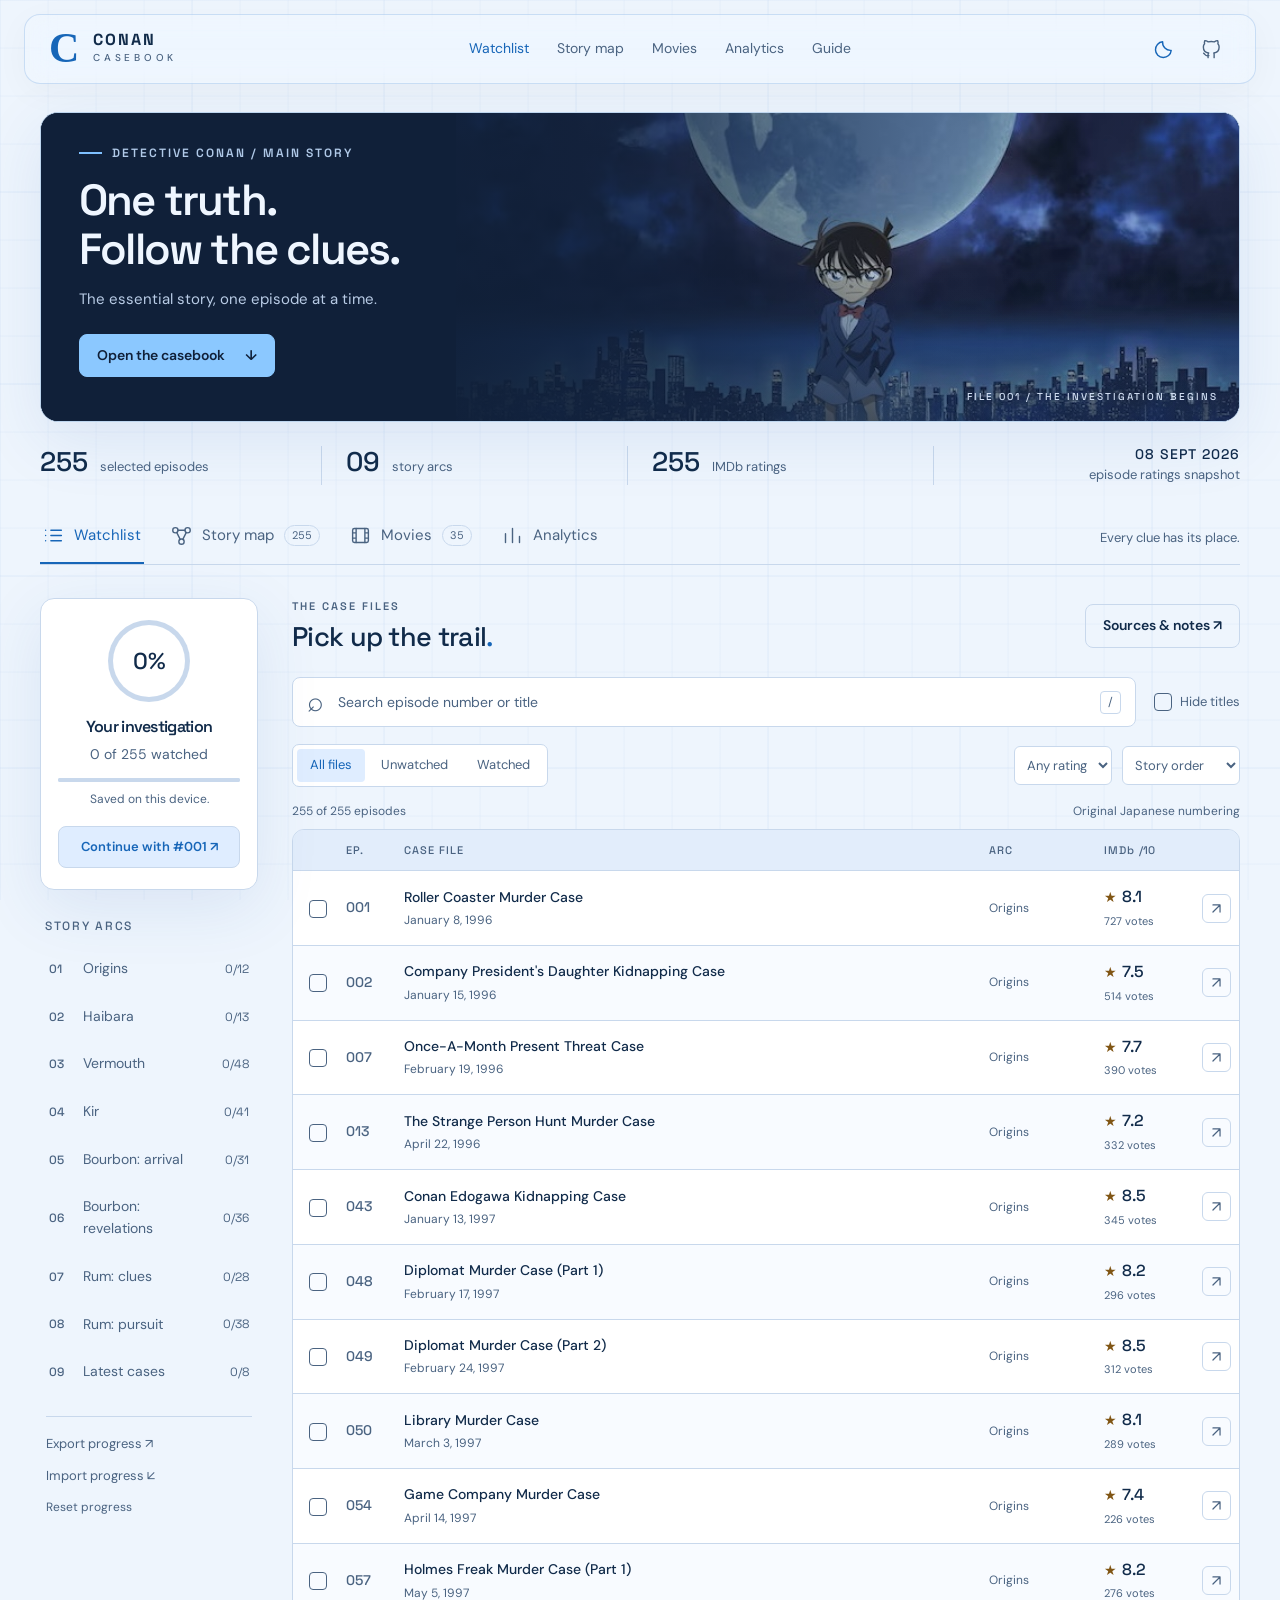
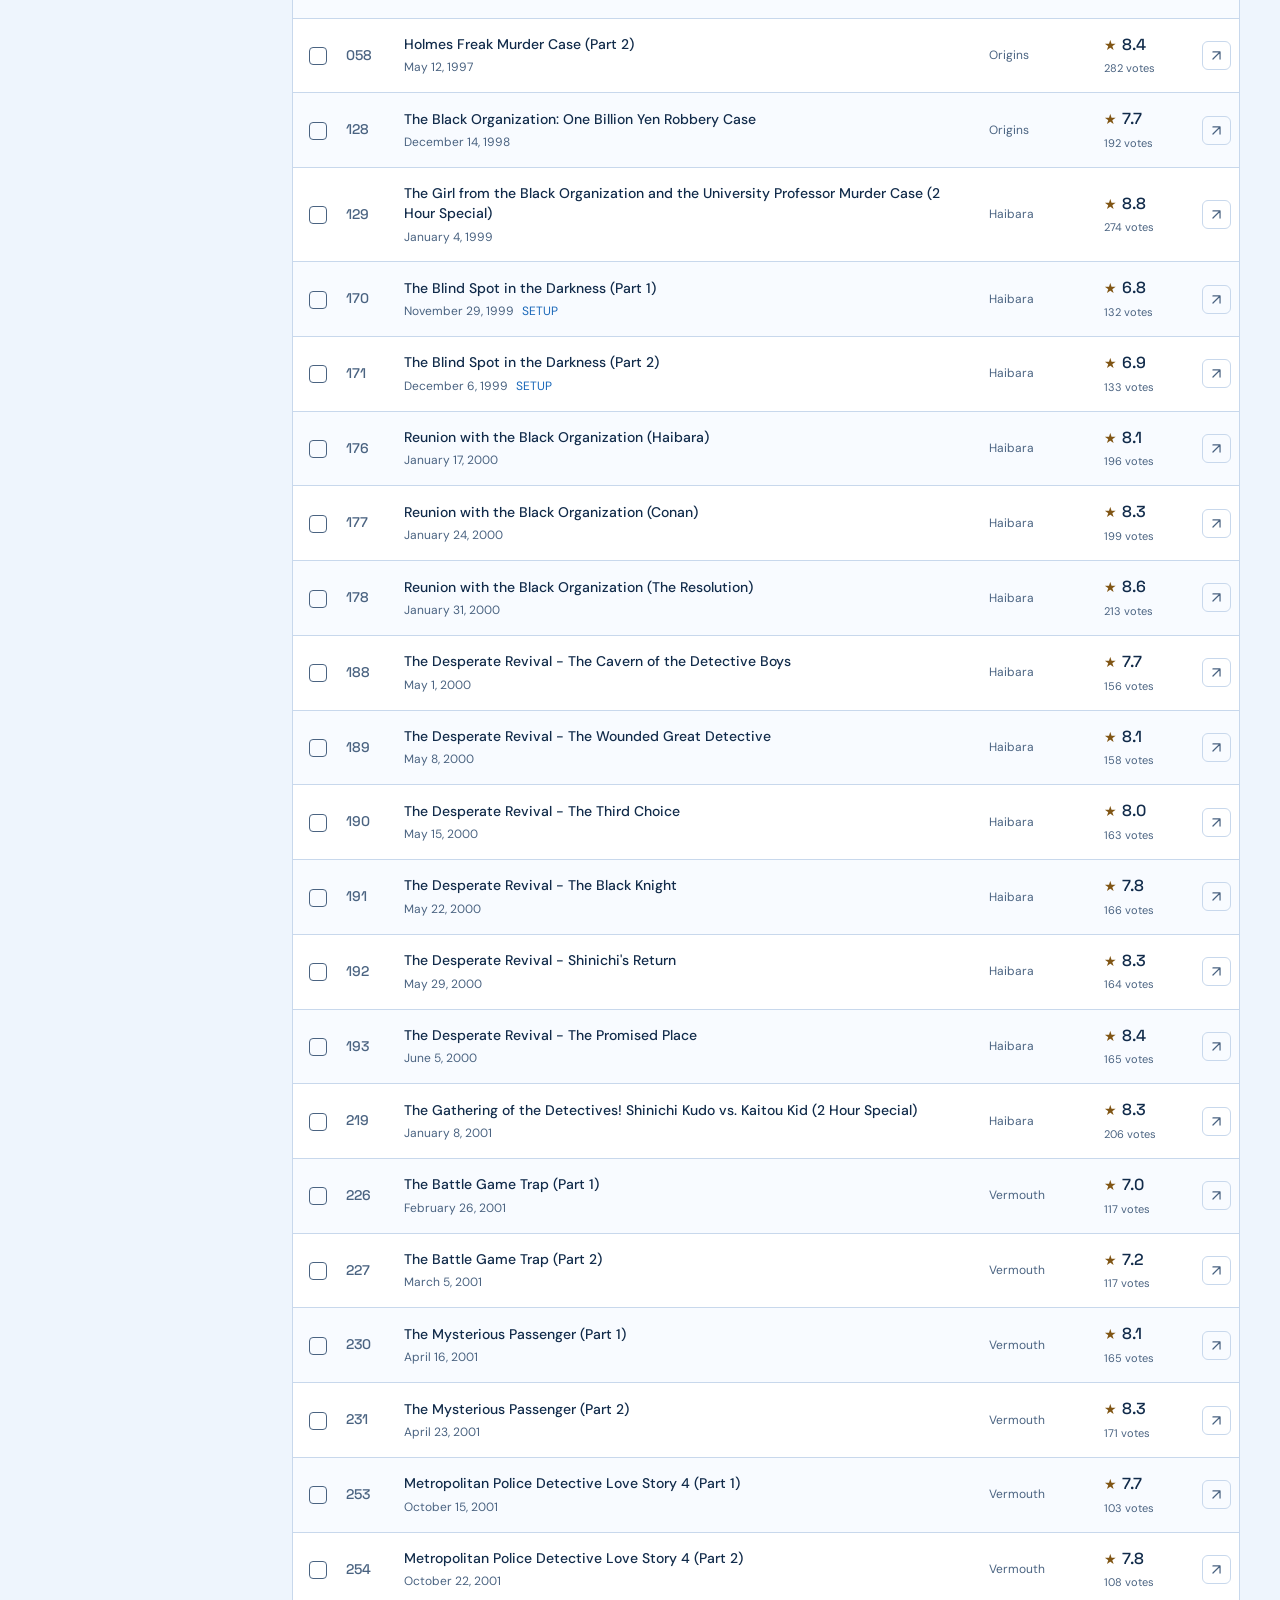
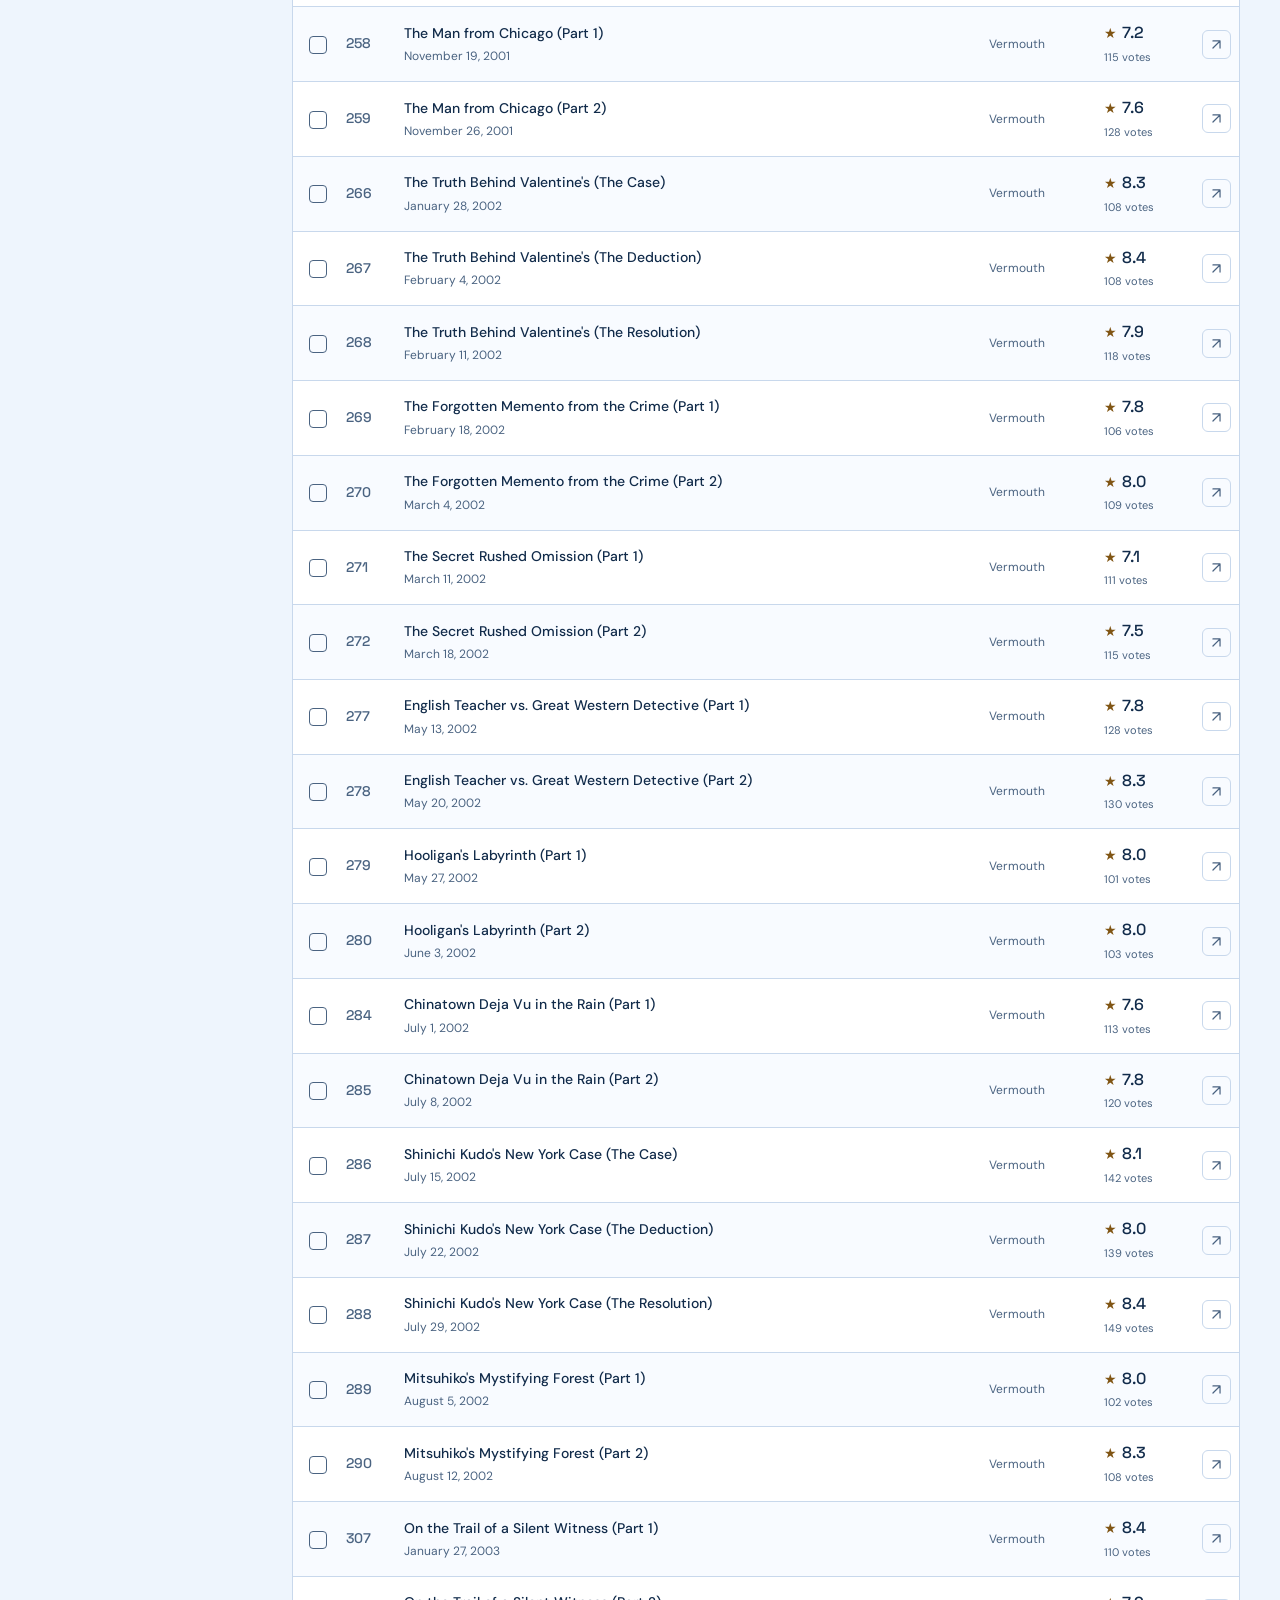
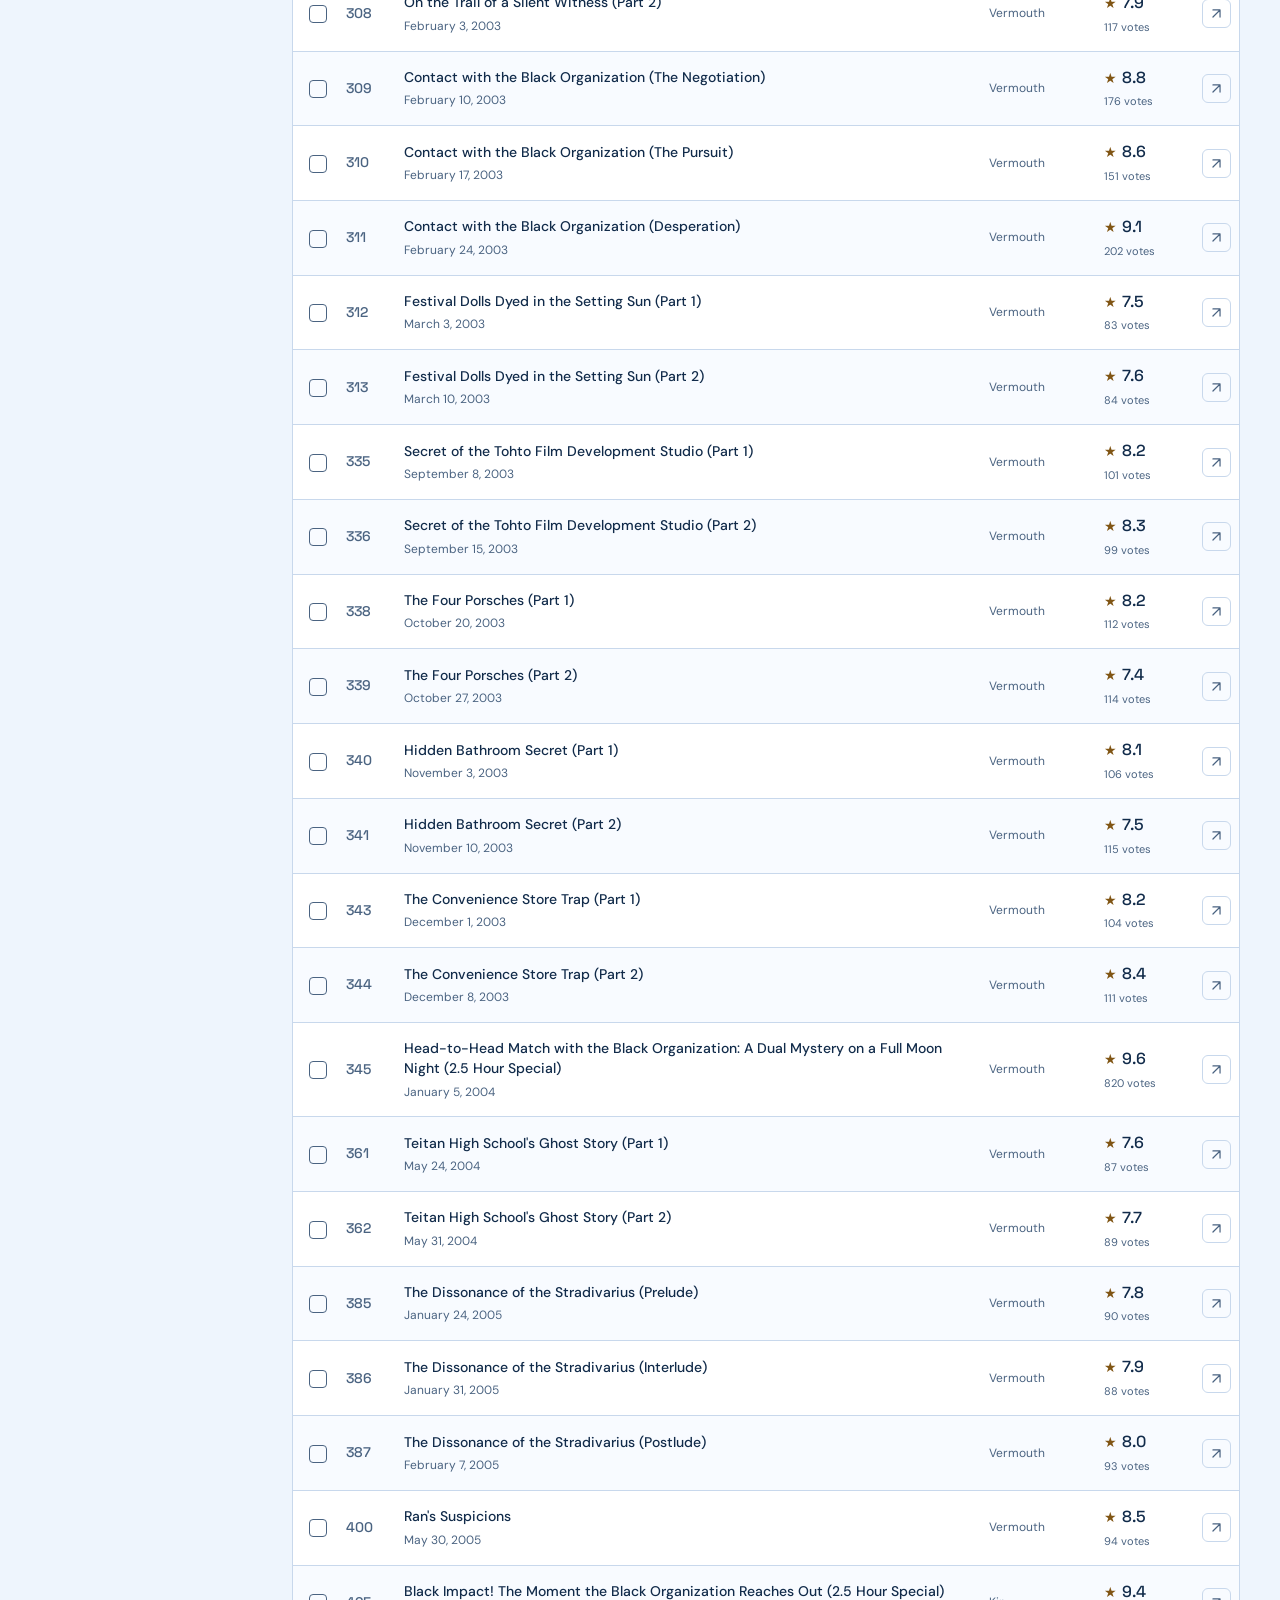
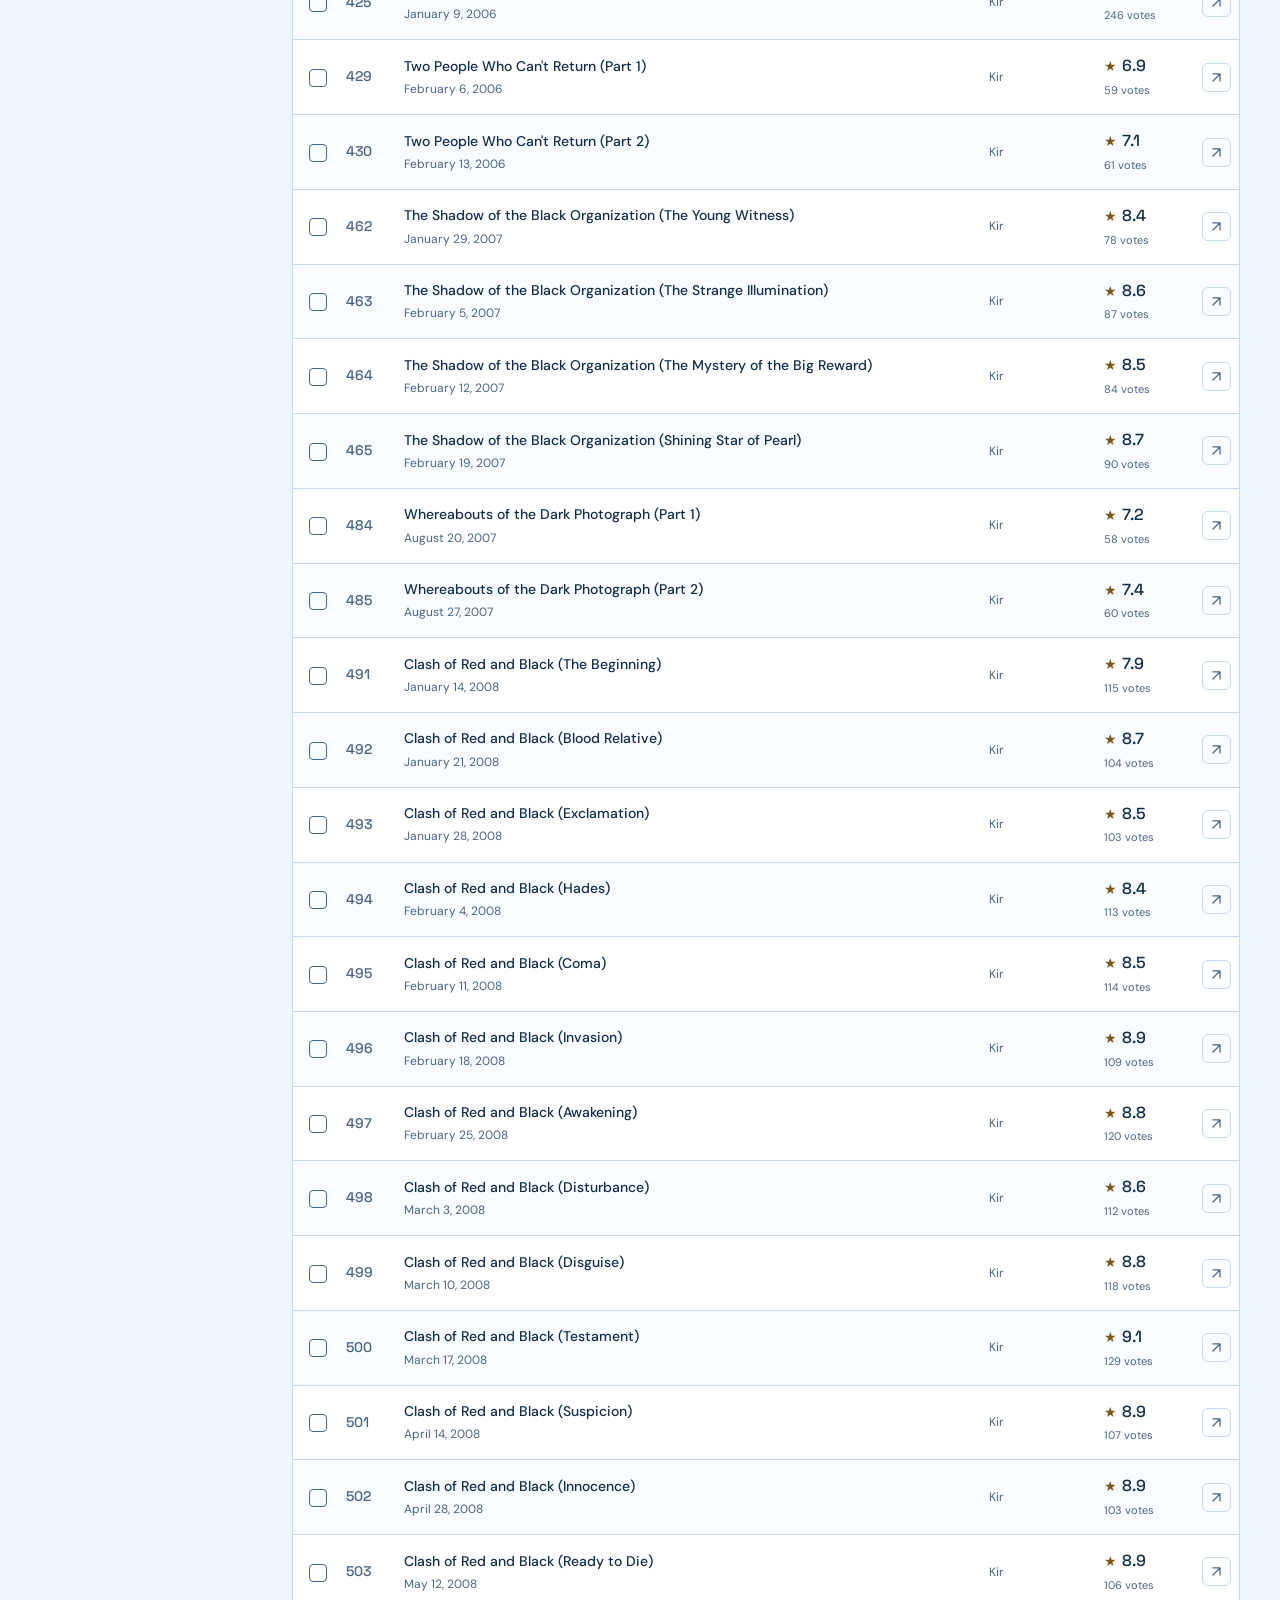
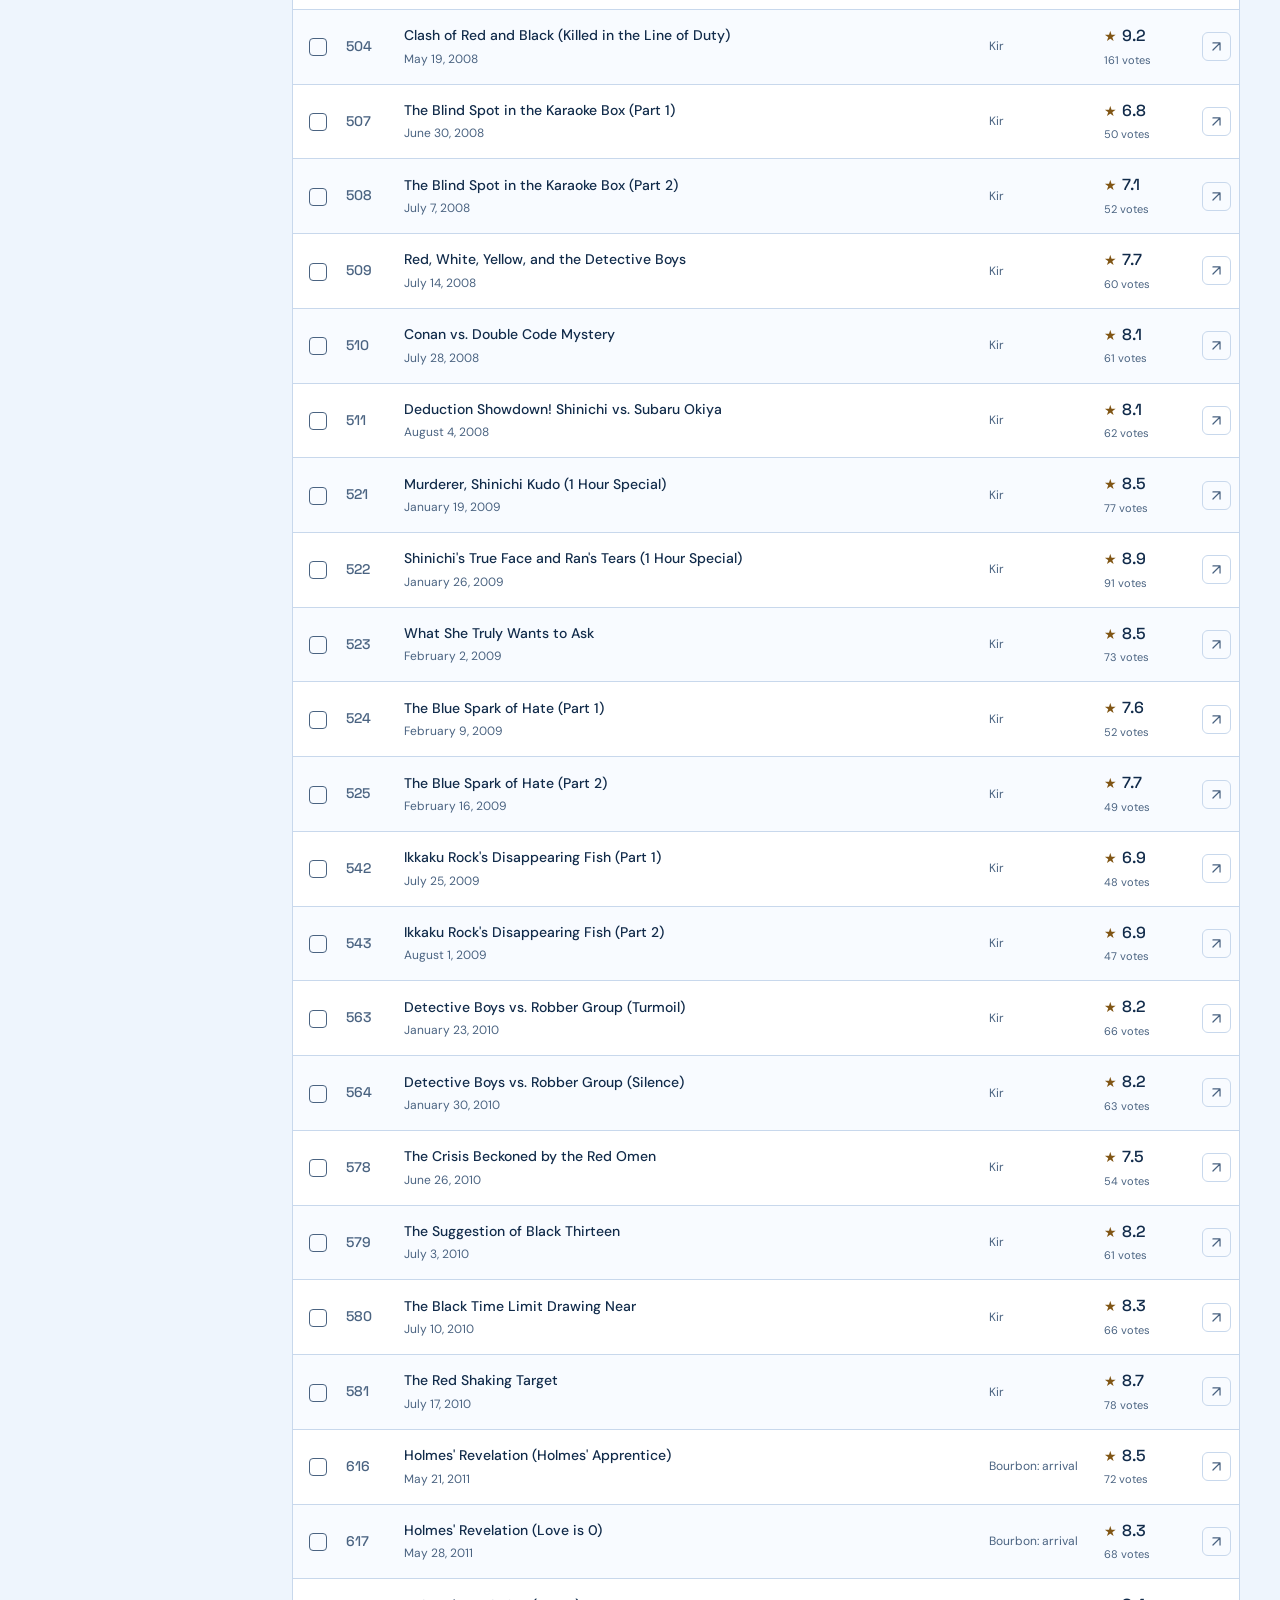
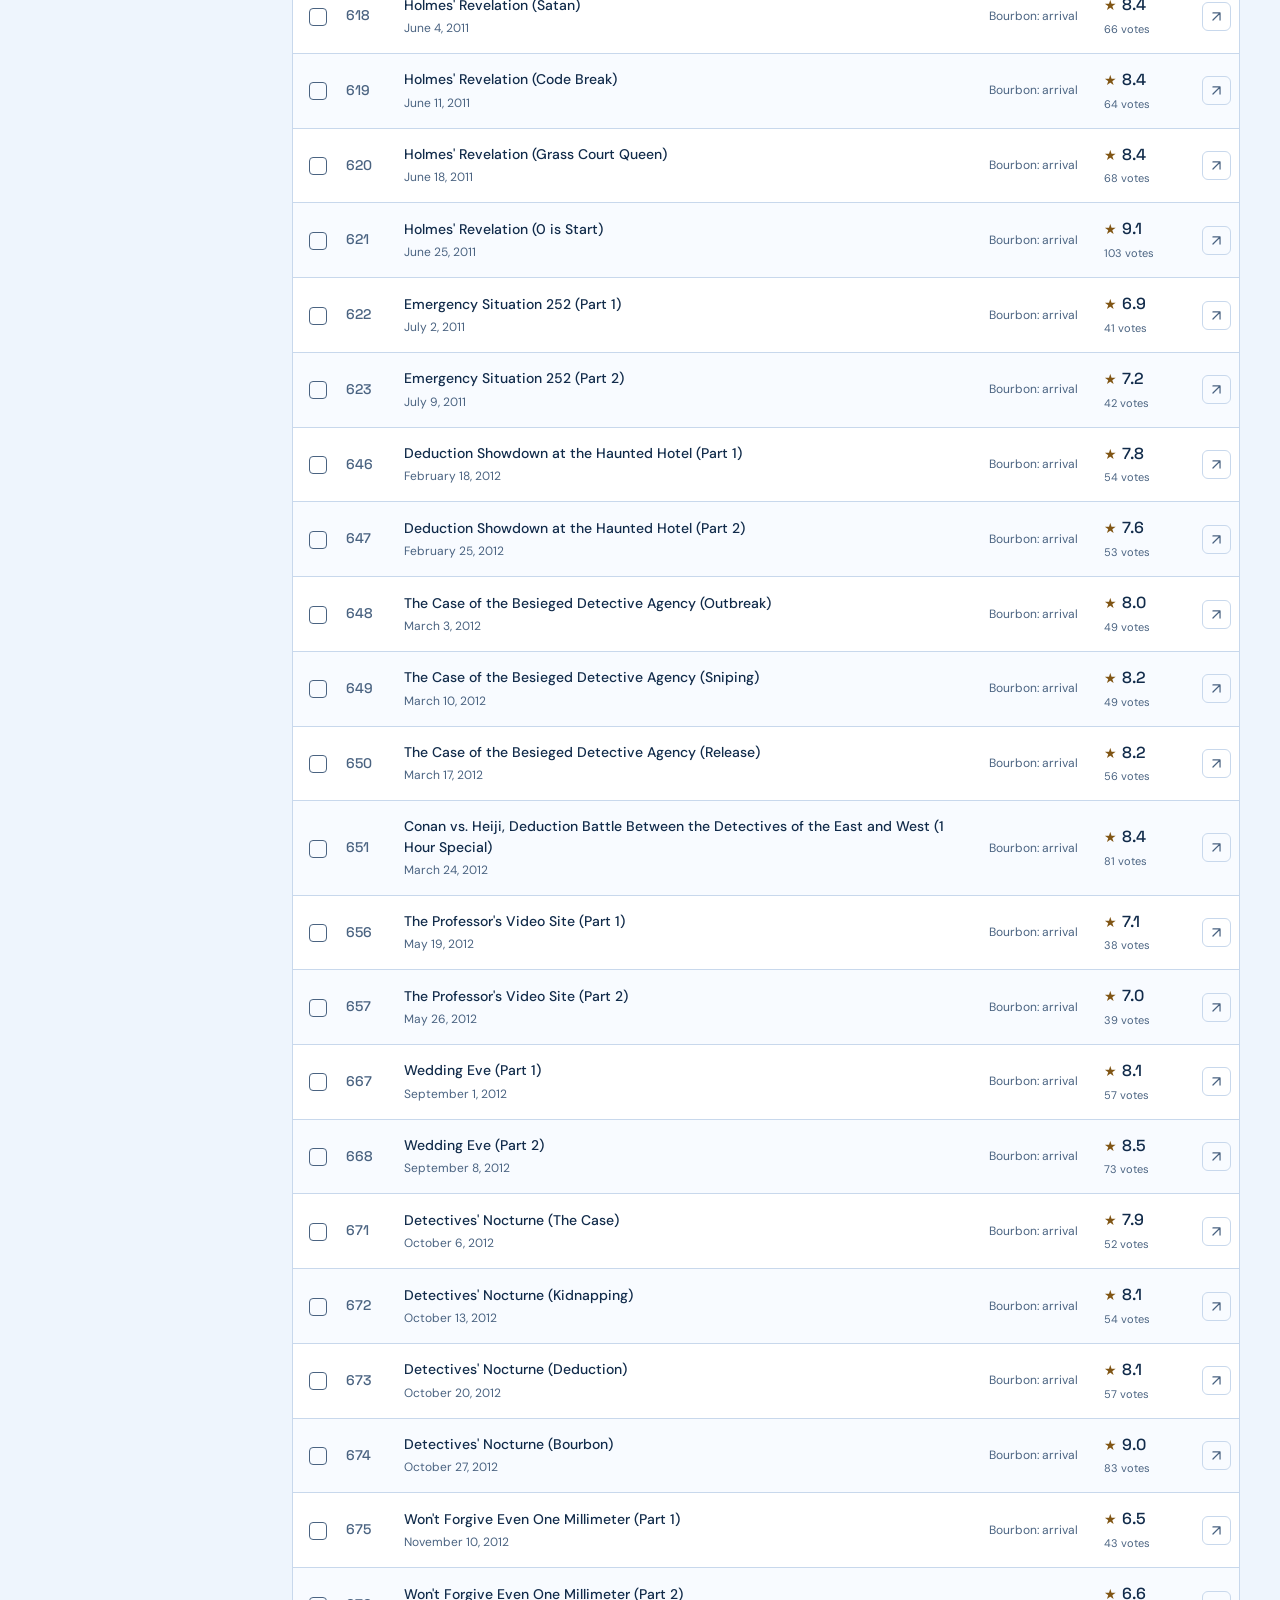
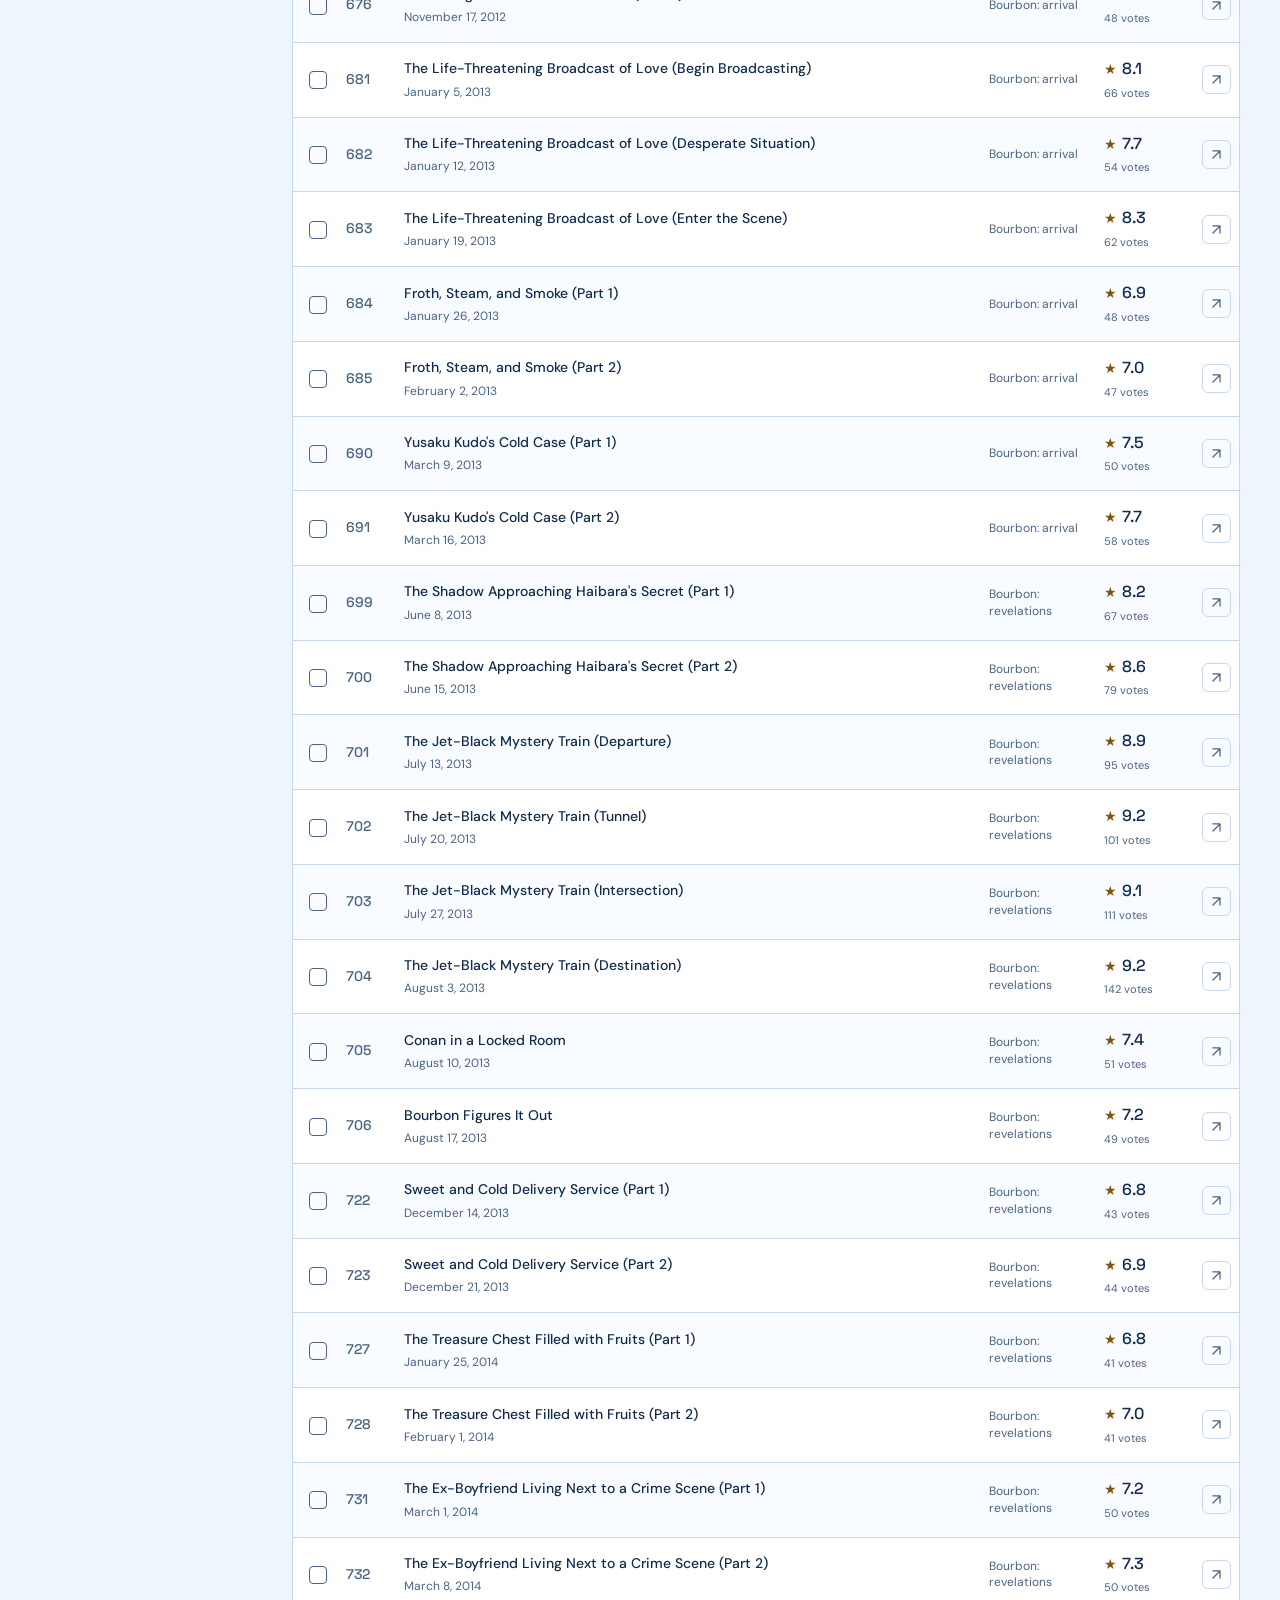
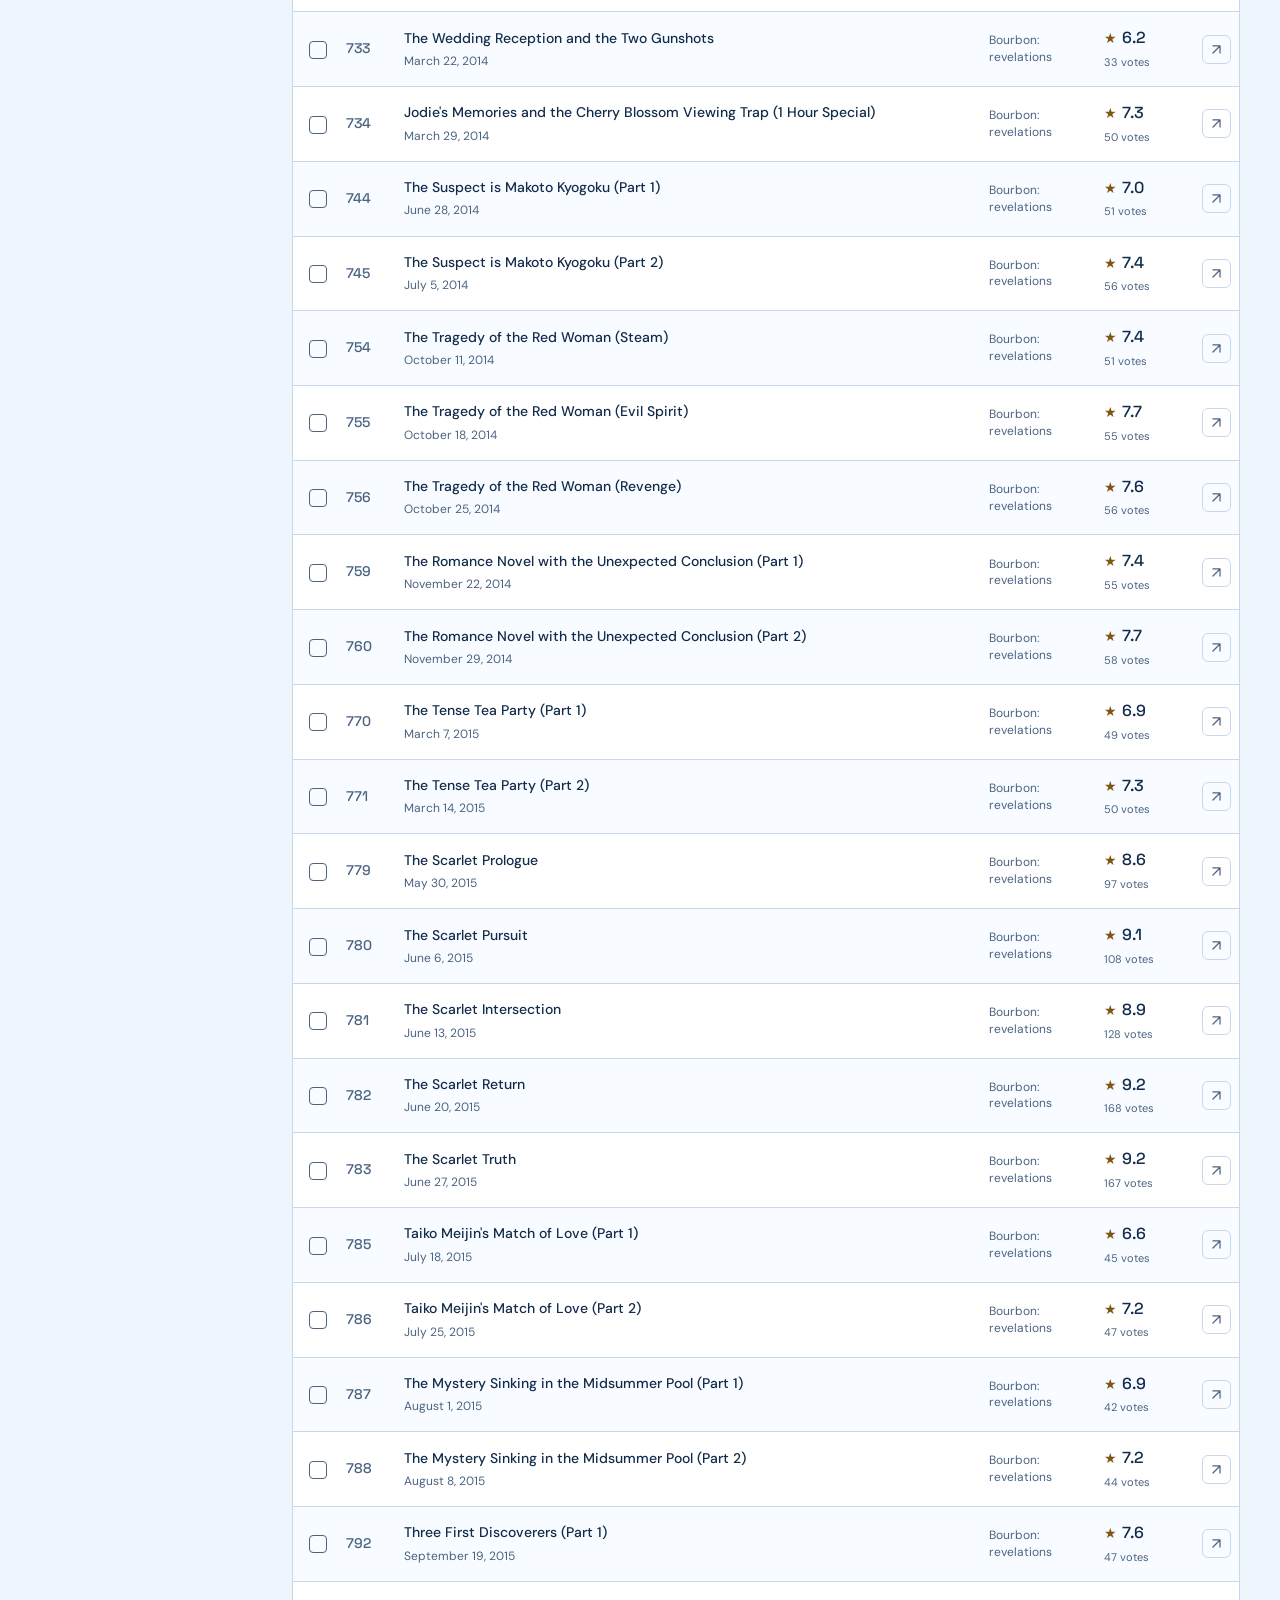
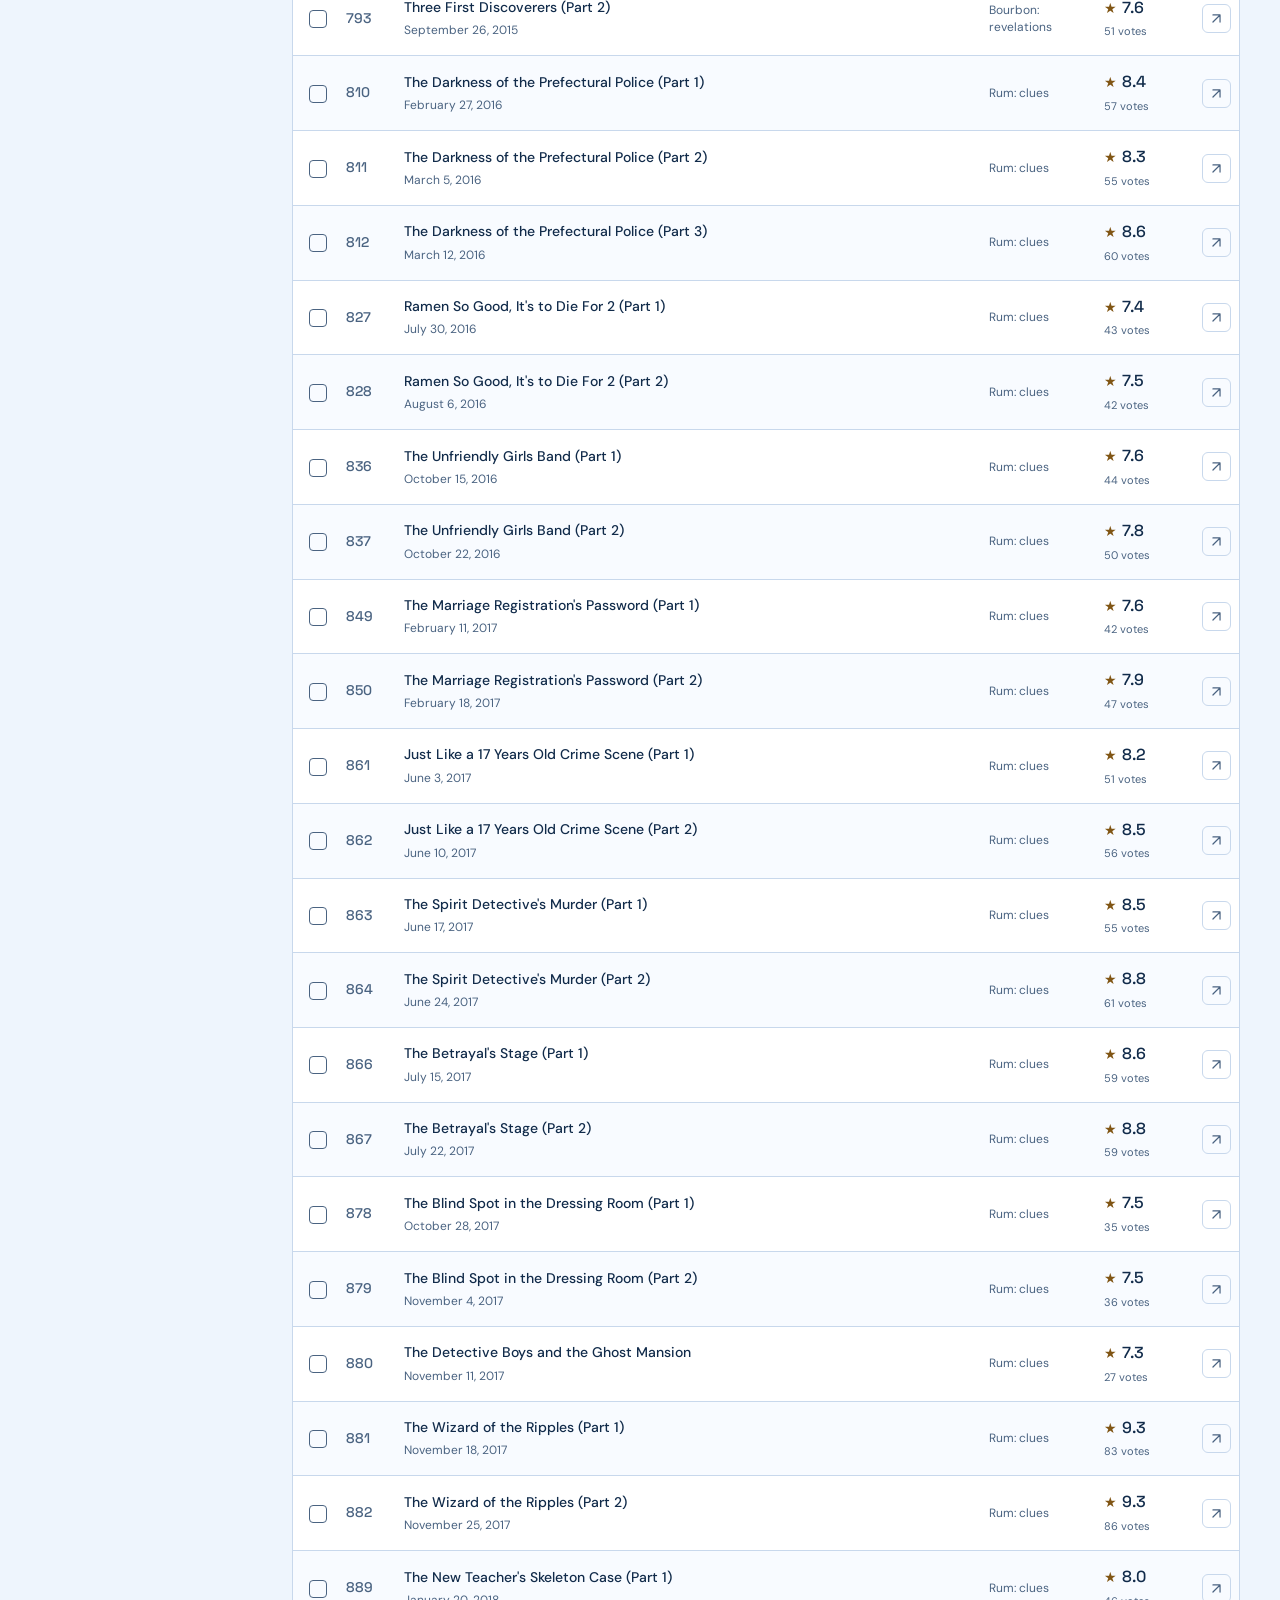
==== commit 42e45a61: "Render reading guides and extend liquid hover across site surfaces" ====
--- a/index.html
+++ b/index.html
@@ -8,7 +8,7 @@
   <title>Conan Casebook | The Main Story</title>
   <link rel="icon" href="assets/favicon.svg?v=2" type="image/svg+xml">
   <script src="assets/theme.js"></script>
-  <link rel="stylesheet" href="assets/style.css?v=7">
+  <link rel="stylesheet" href="assets/style.css?v=8">
   <script src="assets/episodes.js?v=7" defer></script>
   <script src="assets/core.js" defer></script>
   <script src="assets/graph-core.js" defer></script>
@@ -18,9 +18,9 @@
   <script src="assets/movies.js?v=7" defer></script>
   <script src="assets/analytics-core.js" defer></script>
   <script src="assets/analytics.js" defer></script>
-  <script src="assets/app.js?v=7" defer></script>
+  <script src="assets/app.js?v=8" defer></script>
   <script src="assets/grid-core.js" defer></script>
-  <script src="assets/presentation.js?v=6" defer></script>
+  <script src="assets/presentation.js?v=8" defer></script>
 </head>
 <body>
   <div class="ambient" aria-hidden="true"><div class="ambient-grid"></div><canvas id="ambient-canvas"></canvas><div class="pointer-light"></div></div>
@@ -32,7 +32,7 @@
       <a href="#story-map" data-view-link="graph">Story map</a>
       <a href="#movies" data-view-link="movies">Movies</a>
       <a href="#analytics" data-view-link="analytics">Analytics</a>
-      <a class="nav-guide" href="detective_conan_main_story_watch_guide.md">Guide</a>
+      <a class="nav-guide" href="guide.html">Guide</a>
     </nav>
     <div class="nav-tools">
       <button id="theme-toggle" class="icon-button theme-toggle" aria-label="Switch to light theme" title="Switch theme">
@@ -76,7 +76,7 @@
         <div class="table-wrap"><table class="episode-table"><caption class="sr-only">Selected main-story episodes with individual IMDb ratings and watch status</caption><thead><tr><th scope="col"><span class="sr-only">Watched</span></th><th scope="col">EP.</th><th scope="col">CASE FILE</th><th scope="col" class="arc-column">ARC</th><th scope="col">IMDb <span>/10</span></th><th scope="col"><span class="sr-only">Sources and episode details</span></th></tr></thead><tbody id="episode-list"></tbody></table></div>
         <div class="empty-state" id="empty-state" hidden><span aria-hidden="true">⌕</span><h3>No clues here.</h3><p>Try another title, episode number, or filter.</p><button class="button primary" id="clear-filters">Clear filters</button></div>
         <p class="list-footnote">Ratings checked 7 September 2026. Titles and linked sources may reveal story details.</p>
-        <noscript><p>This interactive watchlist needs JavaScript. <a href="detective_conan_main_story_watch_guide.md">Read the complete Markdown guide</a>.</p></noscript>
+        <noscript><p>This interactive watchlist needs JavaScript. <a href="guide.html">Read the complete Markdown guide</a>.</p></noscript>
       </div>
     </section>
     <section id="story-map" class="graph-panel" role="tabpanel" aria-labelledby="graph-tab" hidden>
@@ -108,14 +108,14 @@
         <label><span class="sr-only">Movie watch status</span><select id="movie-status"><option value="all">Any status</option><option value="unwatched">Unwatched</option><option value="watched">Watched</option></select></label>
         <label><span class="sr-only">Sort movies</span><select id="movie-sort"><option value="release">Release order</option><option value="newest">Newest first</option></select></label>
       </div>
-      <div class="results-meta"><p id="movie-result-count" role="status" aria-live="polite" tabindex="-1">35 films</p><a href="detective_conan_movies.md">Full movie checklist ↗</a></div>
+      <div class="results-meta"><p id="movie-result-count" role="status" aria-live="polite" tabindex="-1">35 films</p><a href="movie-guide.html">Full movie checklist ↗</a></div>
       <div id="movie-grid" class="movie-grid"></div>
       <div id="movie-empty" class="empty-state" hidden><h3>No matching films.</h3><p>Try another title, year, or category.</p><button id="movie-clear" class="button quiet">Clear filters</button></div>
       <div class="movie-sources"><p id="movie-reviewed">Catalog checked 7 September 2026. Japanese release dates. TV specials, OVAs, and unreleased films are excluded.</p><p><a href="https://www.detectiveconanworld.com/wiki/Movies" target="_blank" rel="noopener noreferrer">Detective Conan World ↗</a> · <a href="https://www.tms-e.co.jp/global/alltitles/conan/" target="_blank" rel="noopener noreferrer">TMS official catalog ↗</a> · <a href="data/movies.json">Movie data ↗</a></p><p>Artwork belongs to its respective rights holders. Image sources are recorded in the movie data.</p></div>
-      <noscript><p><a href="detective_conan_movies.md">Read the complete movie checklist</a>.</p></noscript>
+      <noscript><p><a href="movie-guide.html">Read the complete movie checklist</a>.</p></noscript>
     </section>
     <section id="analytics" class="analytics-panel" role="tabpanel" aria-labelledby="analytics-tab" hidden>
-      <div class="analytics-heading"><div><p class="eyebrow">THE EVIDENCE ROOM</p><h2>Follow the numbers.</h2><p>Find the peaks. Trace the years. Plan your next watch.</p></div><a class="button quiet" href="data/analytics-methodology.md">How we count ↗</a></div>
+      <div class="analytics-heading"><div><p class="eyebrow">THE EVIDENCE ROOM</p><h2>Follow the numbers.</h2><p>Find the peaks. Trace the years. Plan your next watch.</p></div><a class="button quiet" href="methodology.html">How we count ↗</a></div>
       <div class="analytics-controls">
         <div class="analytics-scope" role="group" aria-label="Analytics dataset"><button data-analytics-scope="episodes" aria-pressed="true">Main episodes <span>255</span></button><button data-analytics-scope="movies" aria-pressed="false">Movies <span>35</span></button></div>
         <label class="hide-titles"><input id="analytics-hide-titles" type="checkbox">Hide titles</label><button id="analytics-export" class="button quiet">Export filtered CSV ↗</button>
@@ -147,7 +147,7 @@
         <section class="analytics-planner" aria-labelledby="analytics-planner-title"><div><p class="eyebrow">MAKE TIME FOR THE NEXT CLUE</p><h3 id="analytics-planner-title">Your viewing budget</h3><p id="analytics-planner-description"></p></div><div class="analytics-planner-controls"><label for="analytics-daily-minutes">Daily budget <output id="analytics-daily-label" for="analytics-daily-minutes">60 min</output></label><input id="analytics-daily-minutes" type="range" min="15" max="180" step="15" value="60"><p id="analytics-days"></p></div></section>
       </div>
       <details class="analytics-table-details"><summary>View the filtered data table</summary><div class="analytics-chart-scroll"><table class="analytics-table"><caption class="sr-only">Filtered entries with IMDb scores, vote counts, release dates, and listed durations</caption><thead><tr><th scope="col">Entry</th><th scope="col">Title</th><th scope="col">Released</th><th scope="col">IMDb /10</th><th scope="col">Votes</th><th scope="col">Listed min</th><th scope="col">Watched</th></tr></thead><tbody id="analytics-table-body"></tbody></table></div></details>
-      <div class="analytics-methodology"><p id="analytics-source-note"></p><p>Episode durations use <a href="https://www.tvmaze.com/shows/5429/meitantei-conan" target="_blank" rel="noopener noreferrer">TVmaze broadcast listings</a> and may include advertising. Movie durations use film listings; editions differ. Time totals are planning figures, not exact streaming playback times.</p><p>IMDb ratings are dated user-score snapshots. A higher vote count indicates more ratings, not a guarantee of quality. Charts describe this curated selection, not every Detective Conan episode. <a href="data/analytics-methodology.md">Definitions & sources ↗</a></p></div>
+      <div class="analytics-methodology"><p id="analytics-source-note"></p><p>Episode durations use <a href="https://www.tvmaze.com/shows/5429/meitantei-conan" target="_blank" rel="noopener noreferrer">TVmaze broadcast listings</a> and may include advertising. Movie durations use film listings; editions differ. Time totals are planning figures, not exact streaming playback times.</p><p>IMDb ratings are dated user-score snapshots. A higher vote count indicates more ratings, not a guarantee of quality. Charts describe this curated selection, not every Detective Conan episode. <a href="methodology.html">Definitions & sources ↗</a></p></div>
       <div id="analytics-tooltip" class="analytics-tooltip" role="tooltip" hidden></div>
     </section>
     <footer><a class="footer-brand" href="#">CONAN CASEBOOK <span>↑</span></a><p>Created by <a class="creator-credit" href="https://github.com/SawabS" target="_blank" rel="noopener noreferrer">SawabS ↗</a><span class="footer-separator"> / </span>Unofficial fan project.</p><button class="text-button" id="credits-button">Artwork credits</button></footer>
--- a/assets/style.css
+++ b/assets/style.css
@@ -66,7 +66,7 @@
 .icon-button:hover { color: var(--accent); background: var(--accent-soft); border-color: var(--line); }
 .icon-button svg, .view-tabs svg { width: 21px; height: 21px; fill: none; stroke: currentColor; stroke-width: 1.6; stroke-linecap: round; stroke-linejoin: round; }
 .nav-tools .icon-button { background: transparent; transition: color .18s, border-color .18s; }
-.nav-tools .icon-button:hover { background: transparent; border-color: rgba(var(--ambient-rgb), .3); }
+.nav-tools .icon-button, .nav-tools .icon-button:hover, .nav-tools .icon-button:active { background: transparent; border-color: transparent; box-shadow: none; }
 .nav-tools .icon-button svg { transition: transform .2s ease; }
 .nav-tools .icon-button:hover:not(:disabled) svg { transform: rotate(-10deg) scale(1.08); }
 .theme-toggle { color: var(--accent); }
@@ -180,7 +180,7 @@
 .rating-link { font: 500 16px var(--display); white-space: nowrap; }
 .rating-link .star { color: var(--gold); font-size: 14px; margin-right: 5px; }
 .rating-votes { display: block; font-size: 11px; color: var(--muted); white-space: nowrap; margin-top: 4px; }
-.detail-button { background: transparent; border: 1px solid var(--line); border-radius: 6px; width: 29px; height: 29px; color: var(--muted); font: 18px/1 var(--display); }
+.detail-button { display: inline-grid; place-items: center; padding: 0; vertical-align: middle; background: transparent; border: 1px solid var(--line); border-radius: 6px; width: 29px; height: 29px; color: var(--muted); font: 18px/1 var(--display); }
 .detail-button:hover { background: var(--accent-soft); color: var(--accent); }
 .empty-state { text-align: center; padding: 48px 20px; background: var(--panel); border: 1px solid var(--line); border-radius: 10px; }
 .empty-state>span { font-size: 50px; color: var(--muted); }
@@ -630,3 +630,32 @@
   .hero-art { transform: none; }
   .pointer-light { display: none; }
 }
+
+/* Geometric centering is independent of the arrow glyph and mobile fonts. */
+.detail-button svg { display: block; width: 17px; height: 17px; fill: none; stroke: currentColor; stroke-width: 1.7; stroke-linecap: round; stroke-linejoin: round; }
+.episode-table td:last-child { text-align: center; vertical-align: middle; }
+/* The local liquid patch sits above opaque surfaces and never captures input. */
+.surface-liquid { position: fixed; top: 0; left: 0; width: 304px; height: 304px; z-index: 60; pointer-events: none; contain: strict; }
+.liquid-surface { scale: var(--liquid-scale, 1); transition: scale 350ms cubic-bezier(.2,.7,.2,1); }
+@media (prefers-reduced-motion: reduce), (pointer: coarse) {
+  .surface-liquid { display: none; }
+  .liquid-surface { scale: none; transition: none; }
+}
+/* Rendered reading pages retain the casebook's navigation and typography. */
+.guide-page { padding-top: 40px; padding-bottom: 60px; }
+.guide-toolbar { display: flex; flex-wrap: wrap; gap: 12px; margin-bottom: 25px; }
+.guide-article { background: var(--panel); border: 1px solid var(--line); border-radius: 18px; padding: clamp(20px,4vw,48px); }
+.guide-article h1 { max-width: 900px; margin-bottom: 24px; }
+.guide-article h2 { margin: 36px 0 16px; scroll-margin-top: 145px; }
+.guide-article p, .guide-article li { color: var(--muted); line-height: 1.8; }
+.guide-article a { color: var(--accent); text-decoration: underline; text-underline-offset: 3px; }
+.guide-article strong { color: var(--ink); }
+.guide-article code { font-size: .88em; background: var(--row); padding: 2px 5px; border-radius: 4px; overflow-wrap: anywhere; }
+.guide-article .guide-table-scroll { overflow-x: auto; margin: 24px 0; border: 1px solid var(--line); border-radius: 10px; }
+.guide-article table { width: 100%; min-width: 760px; border-collapse: collapse; font-size: 13px; }
+.guide-article th { background: var(--panel-light); color: var(--ink); text-align: left; }
+.guide-article td, .guide-article th { padding: 13px 12px; border-bottom: 1px solid var(--line); }
+.guide-article tbody tr:hover { background: var(--row); }
+.guide-article td { color: var(--muted); }
+@media (max-width: 800px) { .topbar .nav-guide { display: inline; } }
+@media (max-width: 580px) { .topbar nav { gap: 11px; } .topbar nav a { font-size: 11px; } }
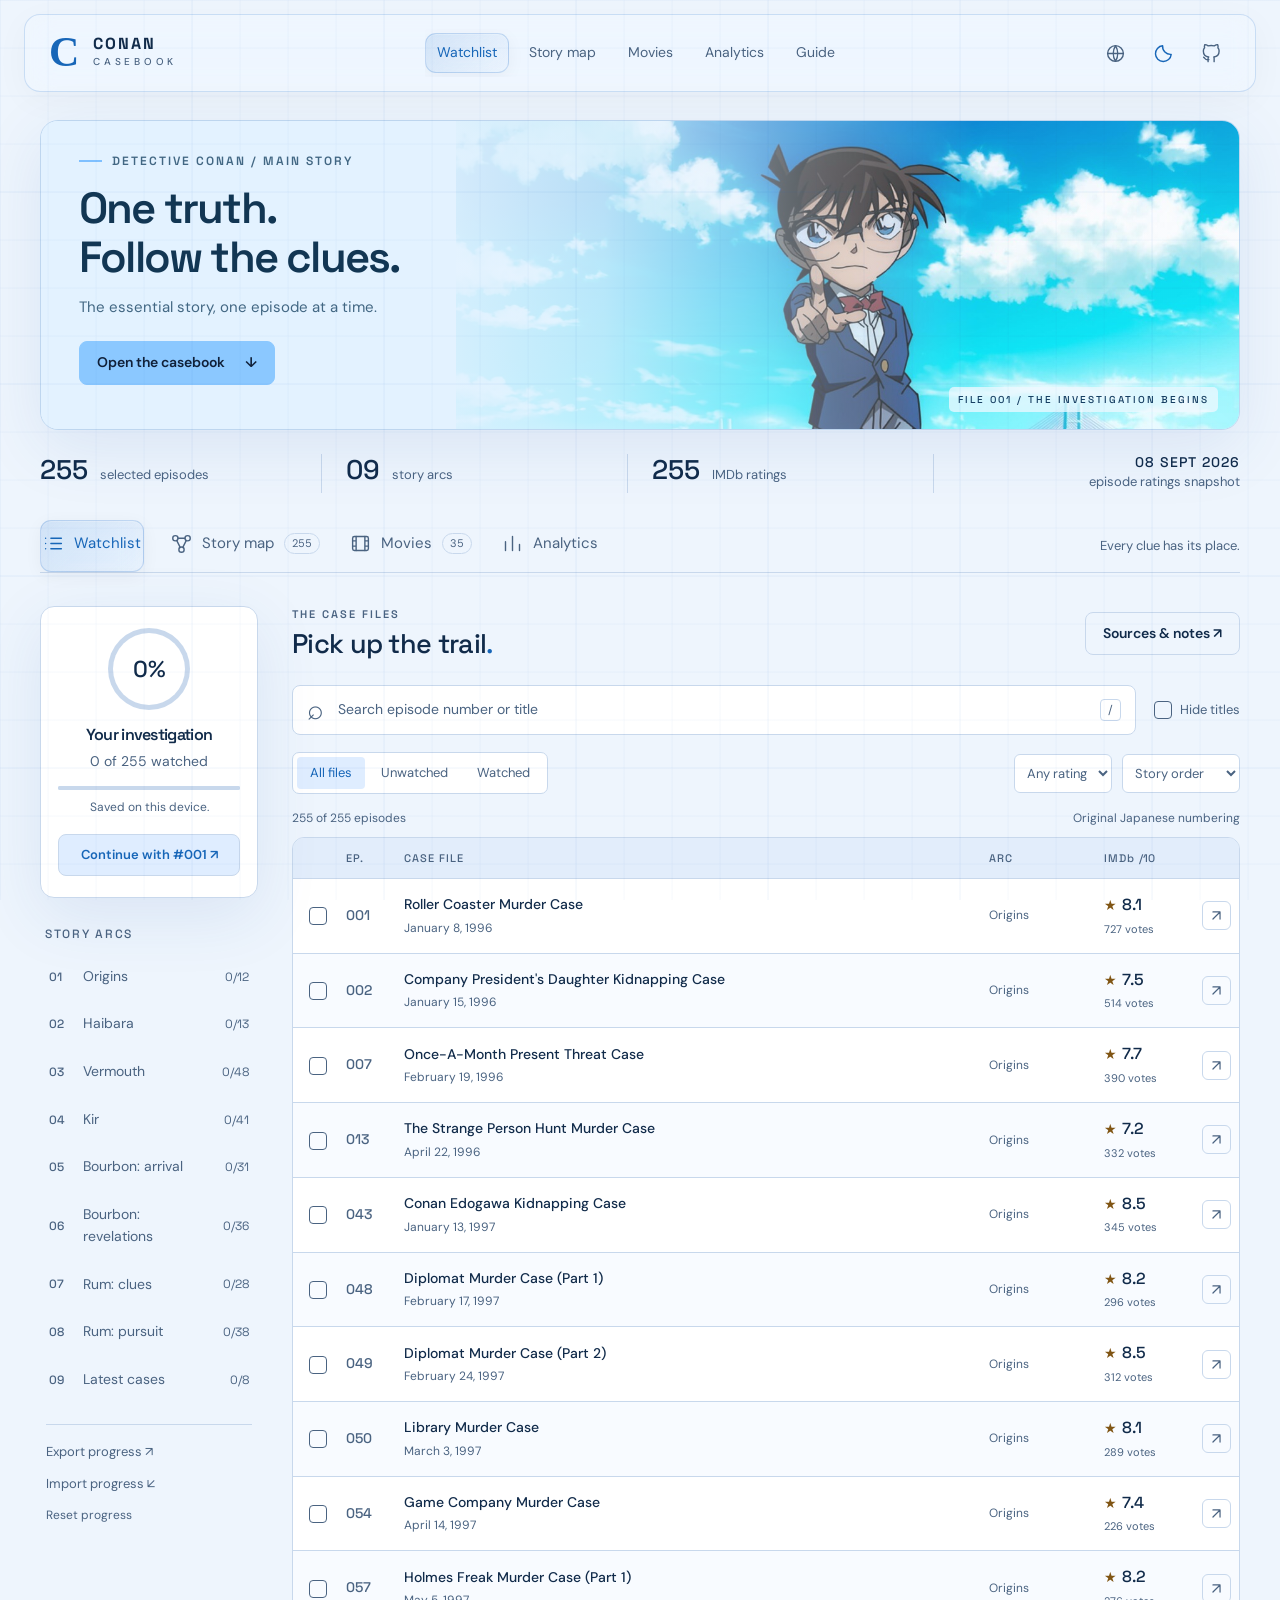
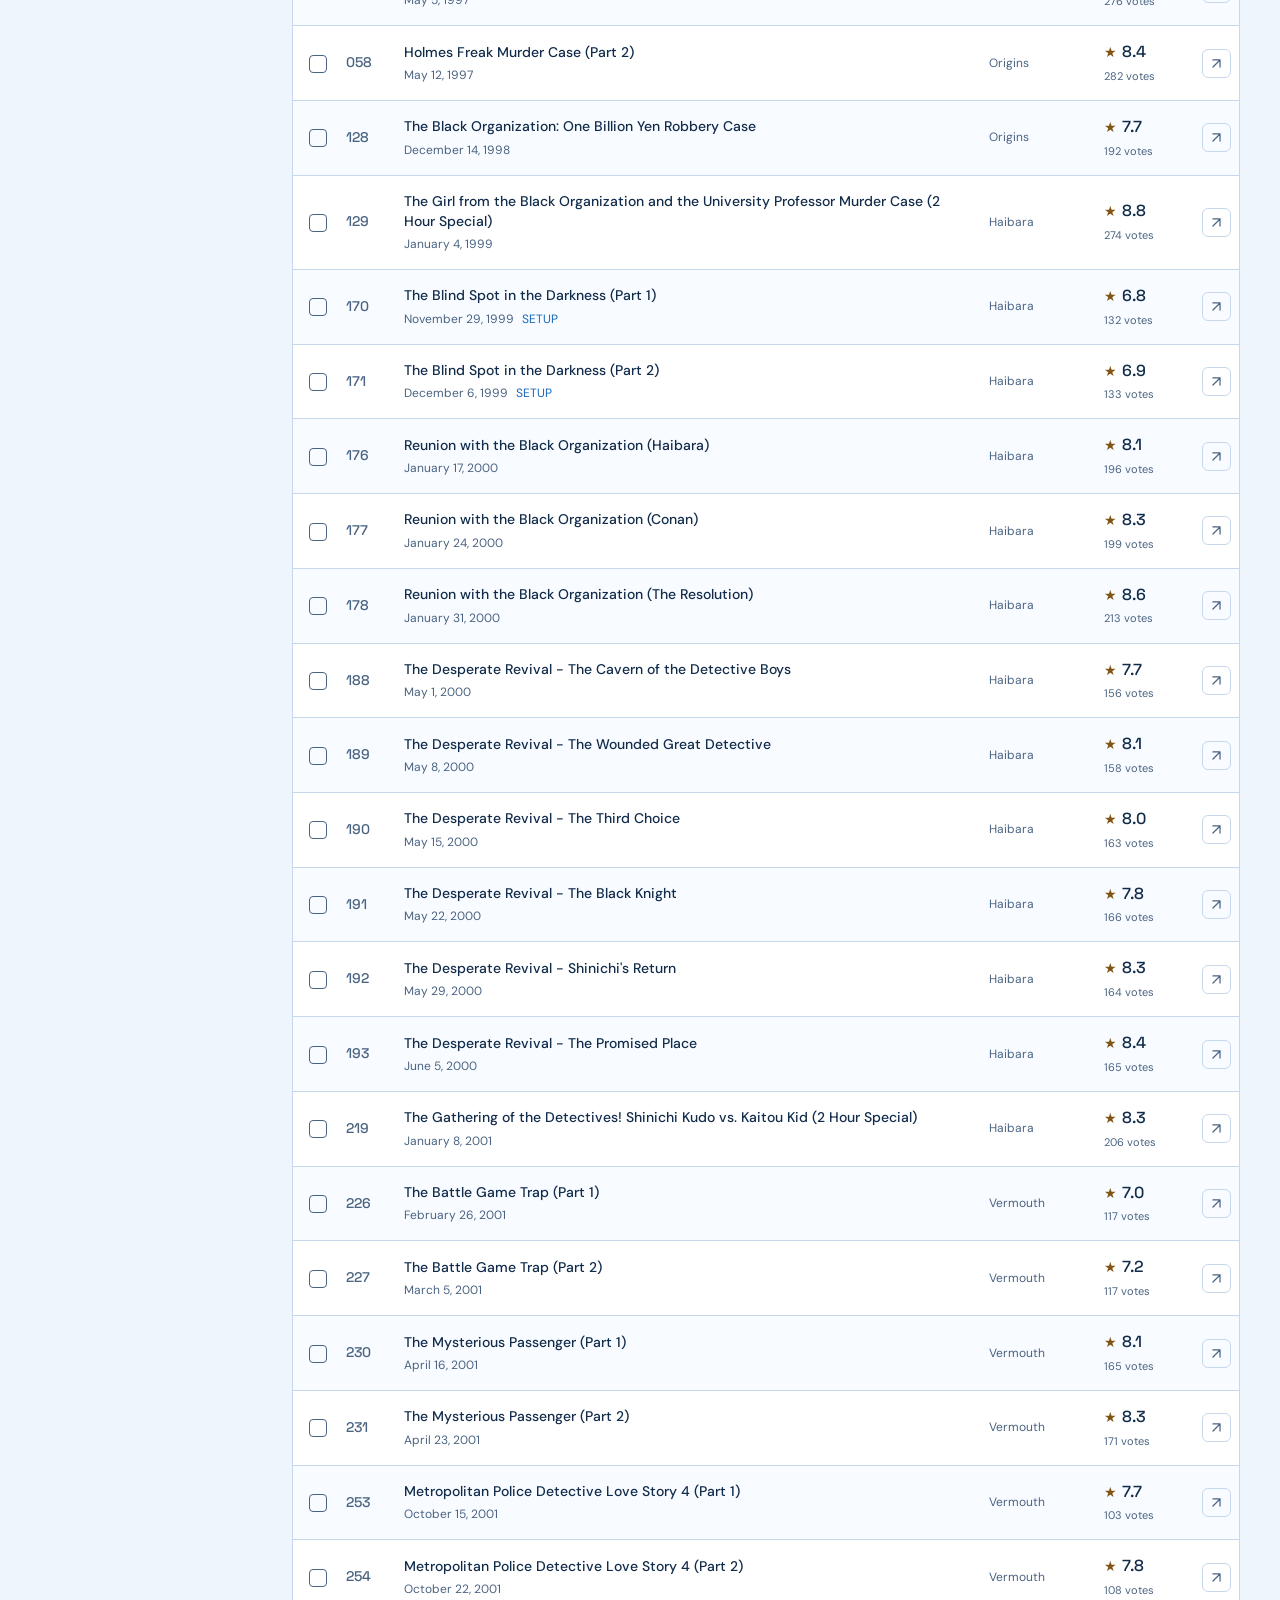
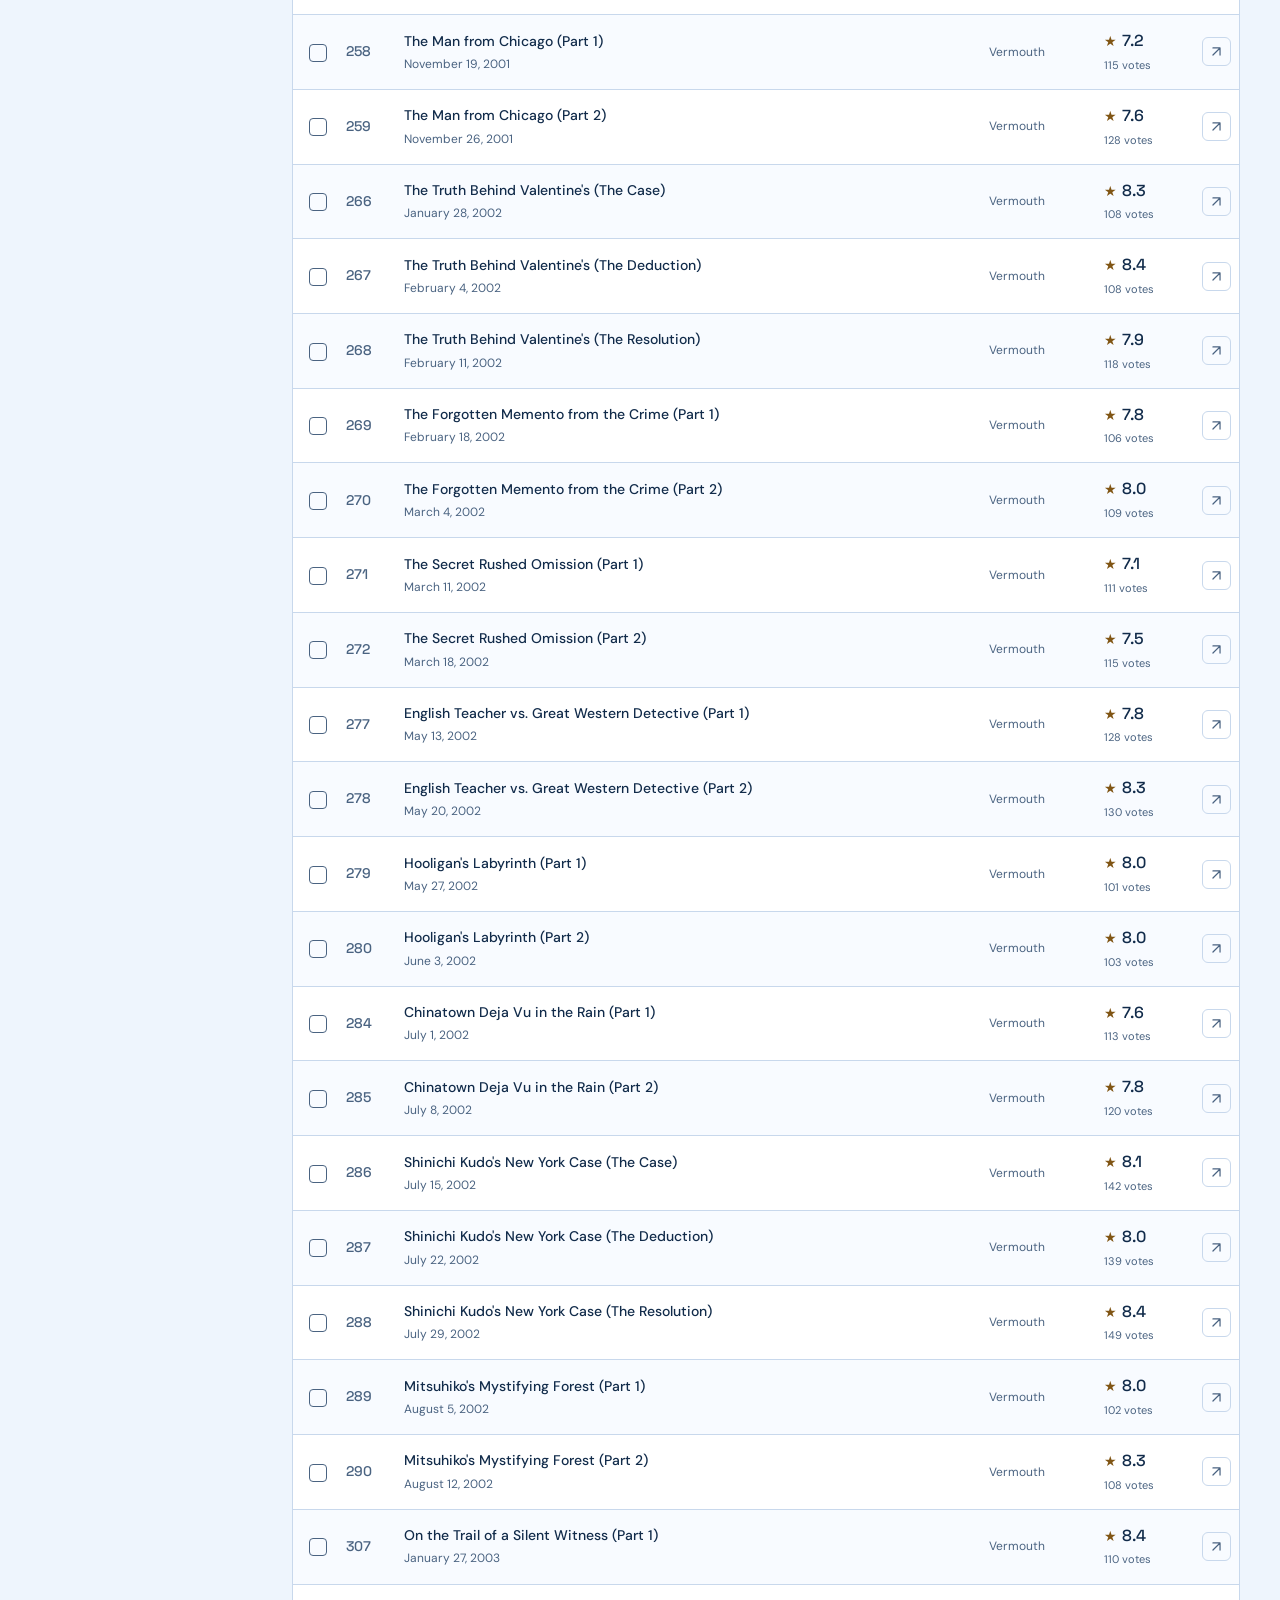
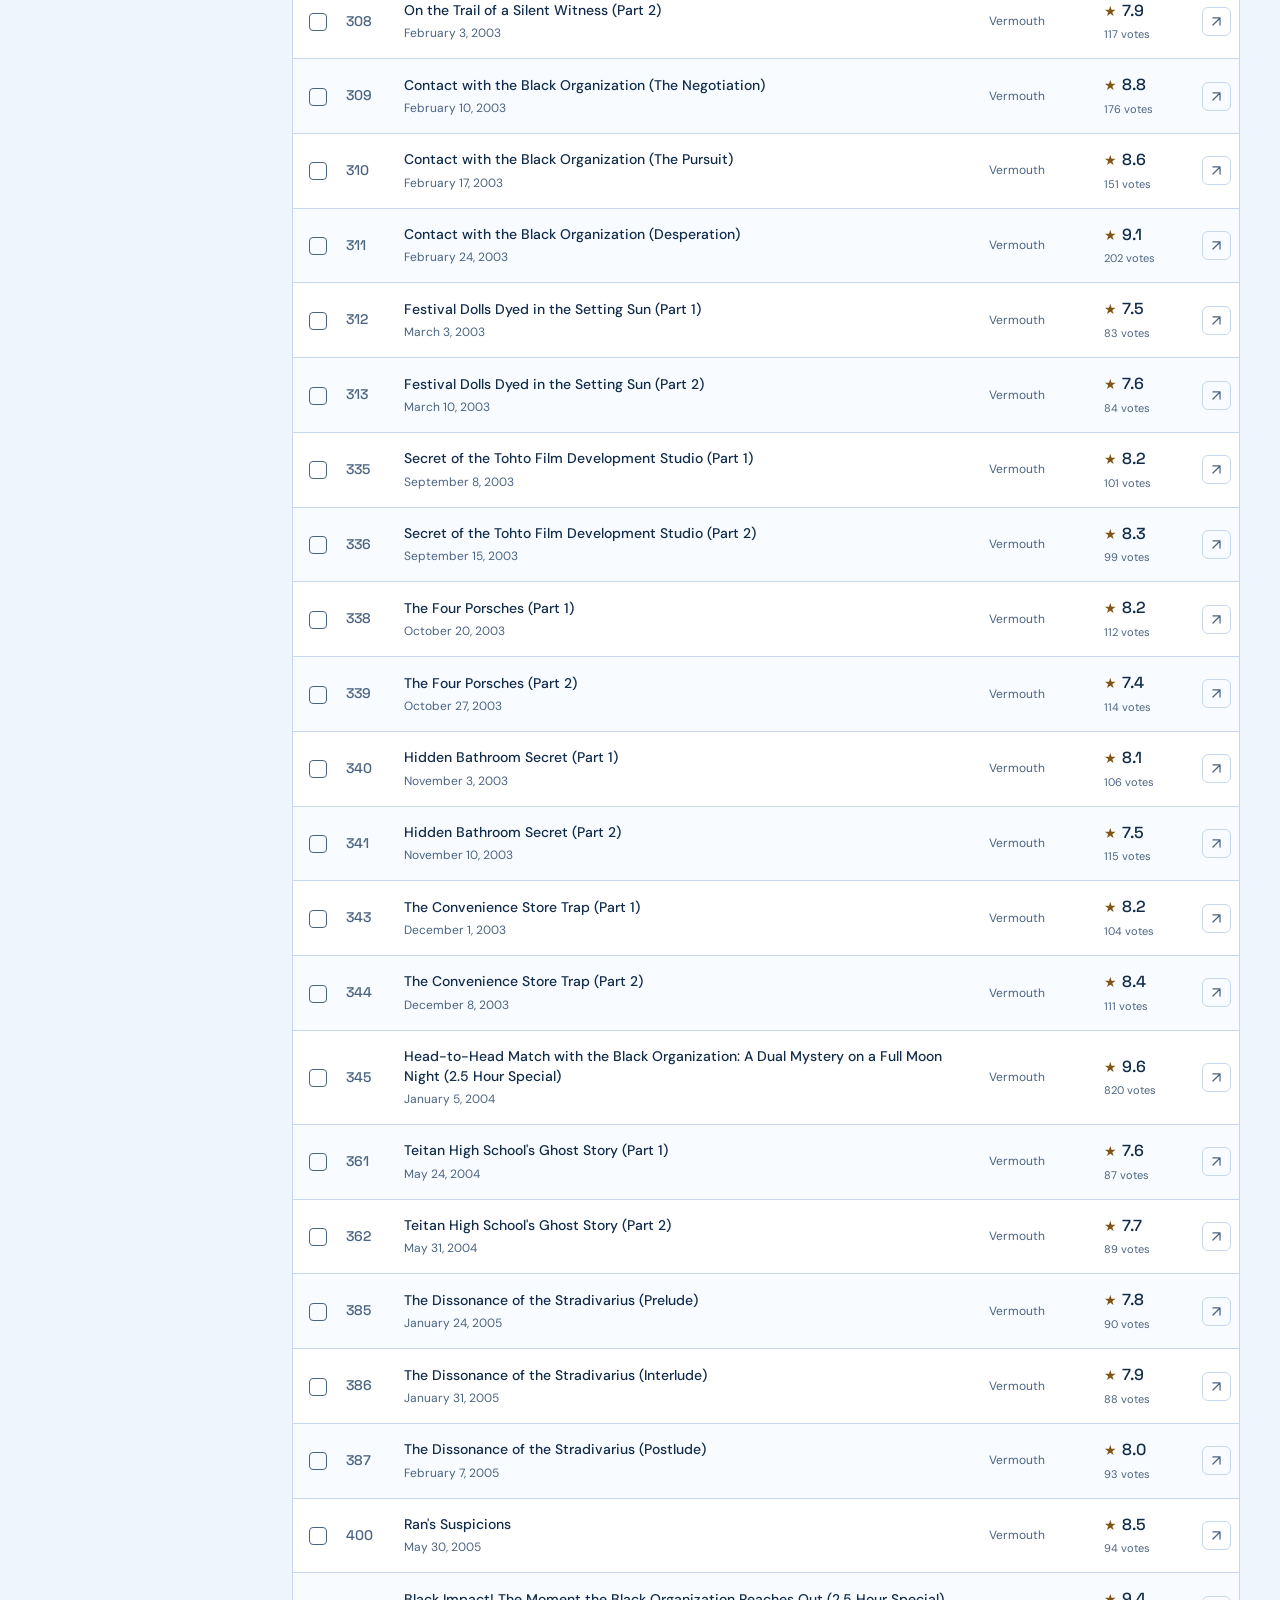
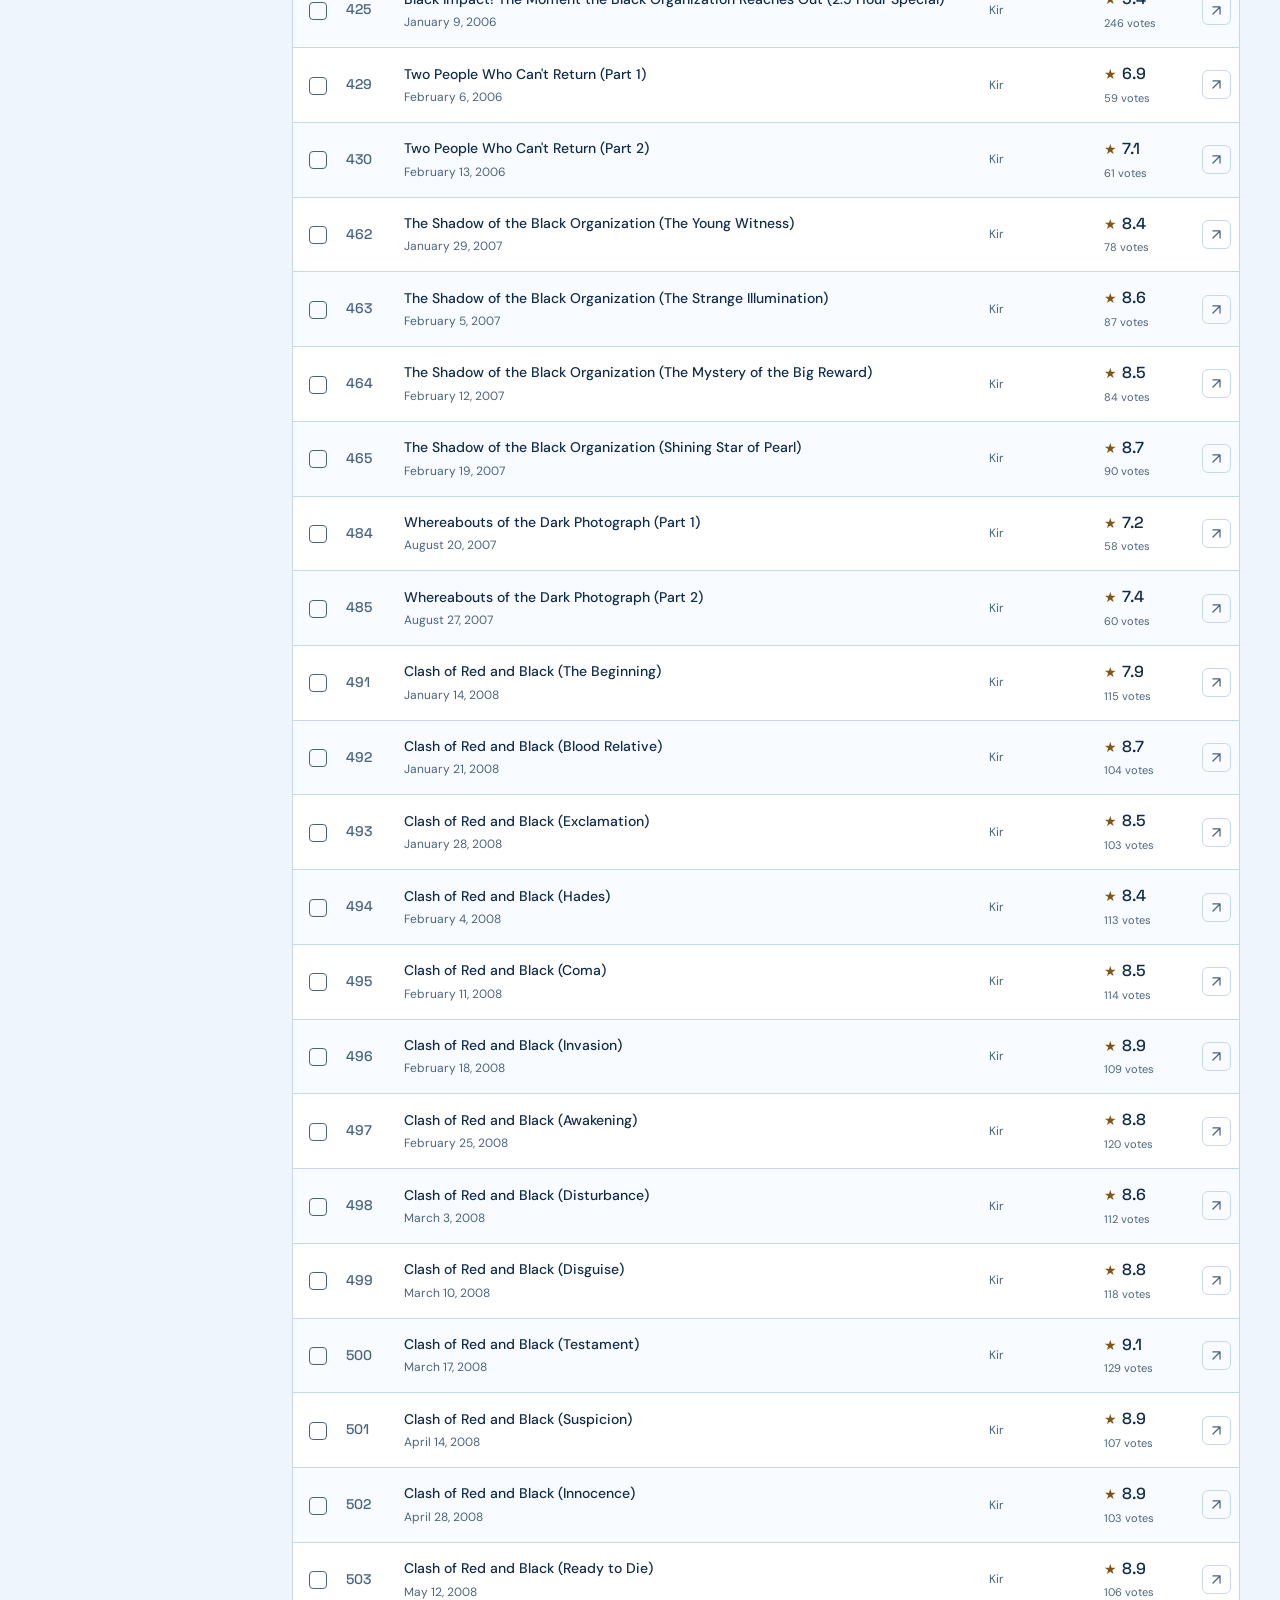
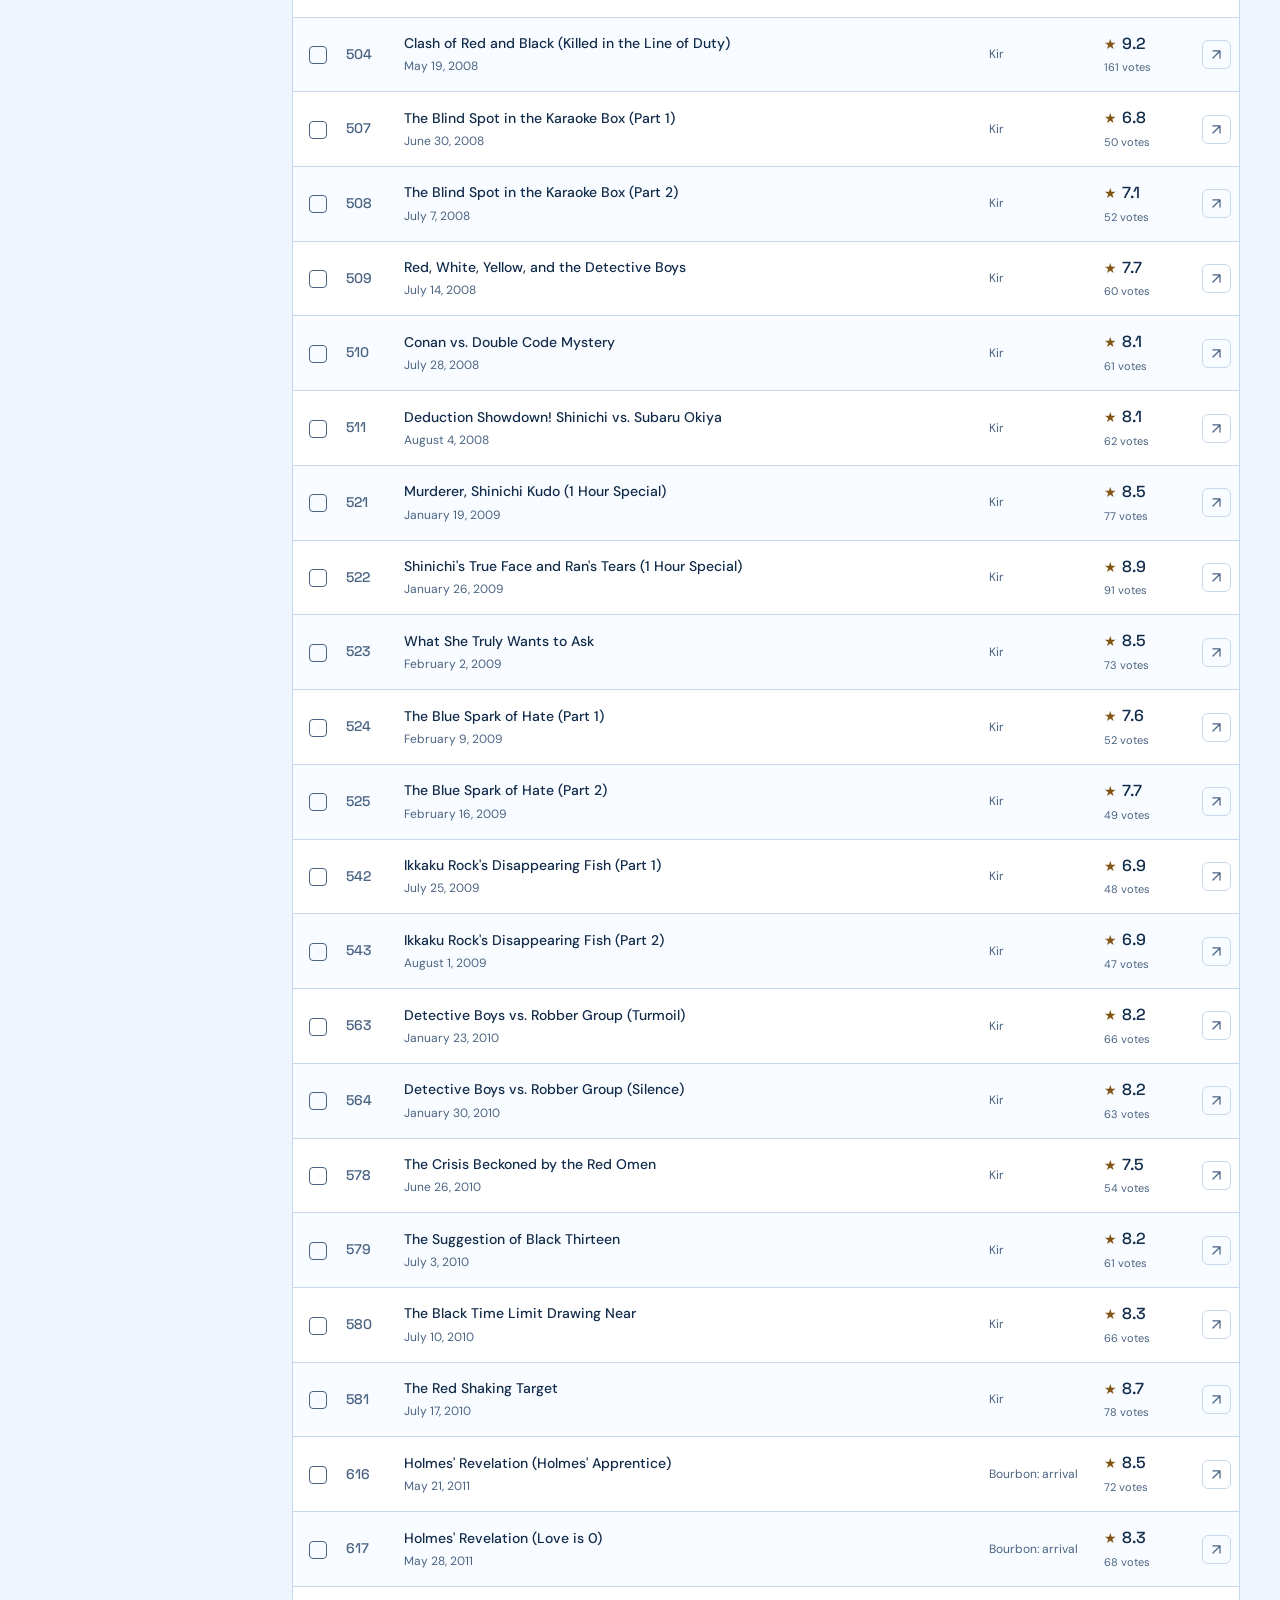
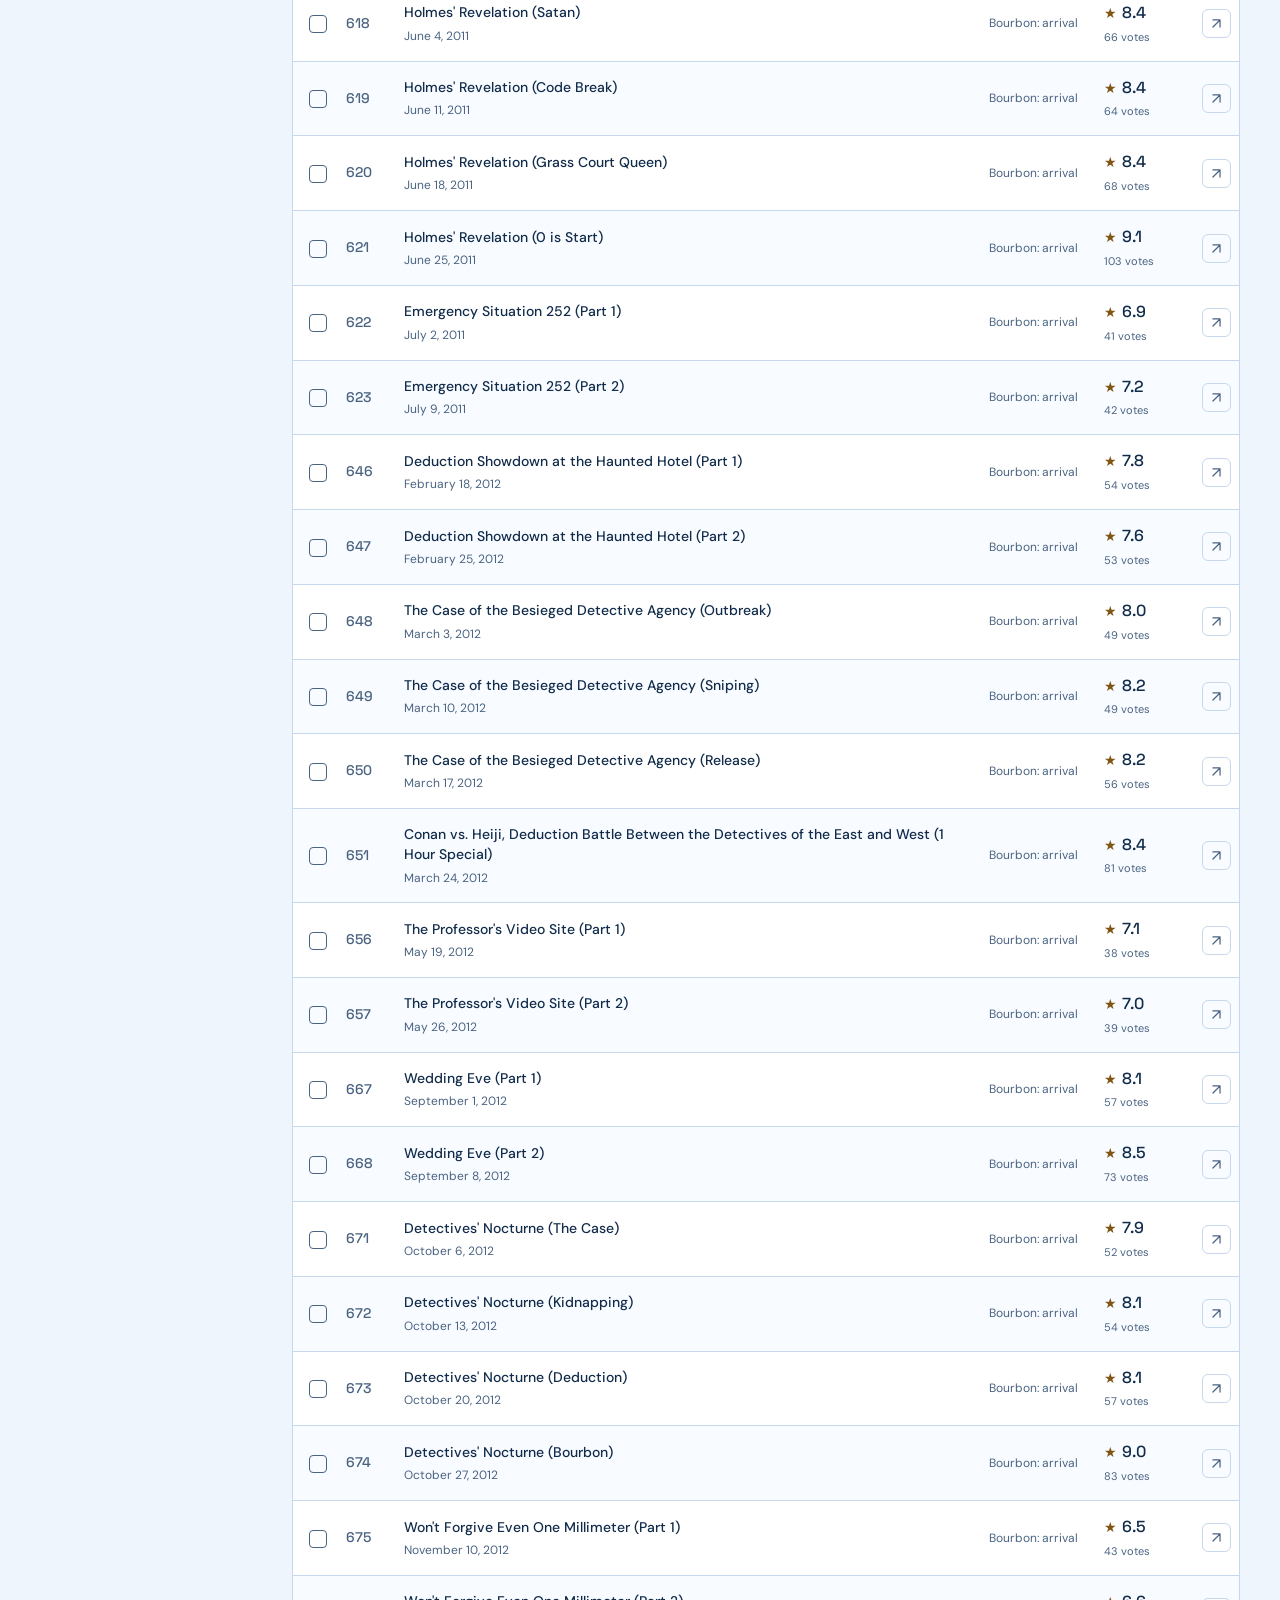
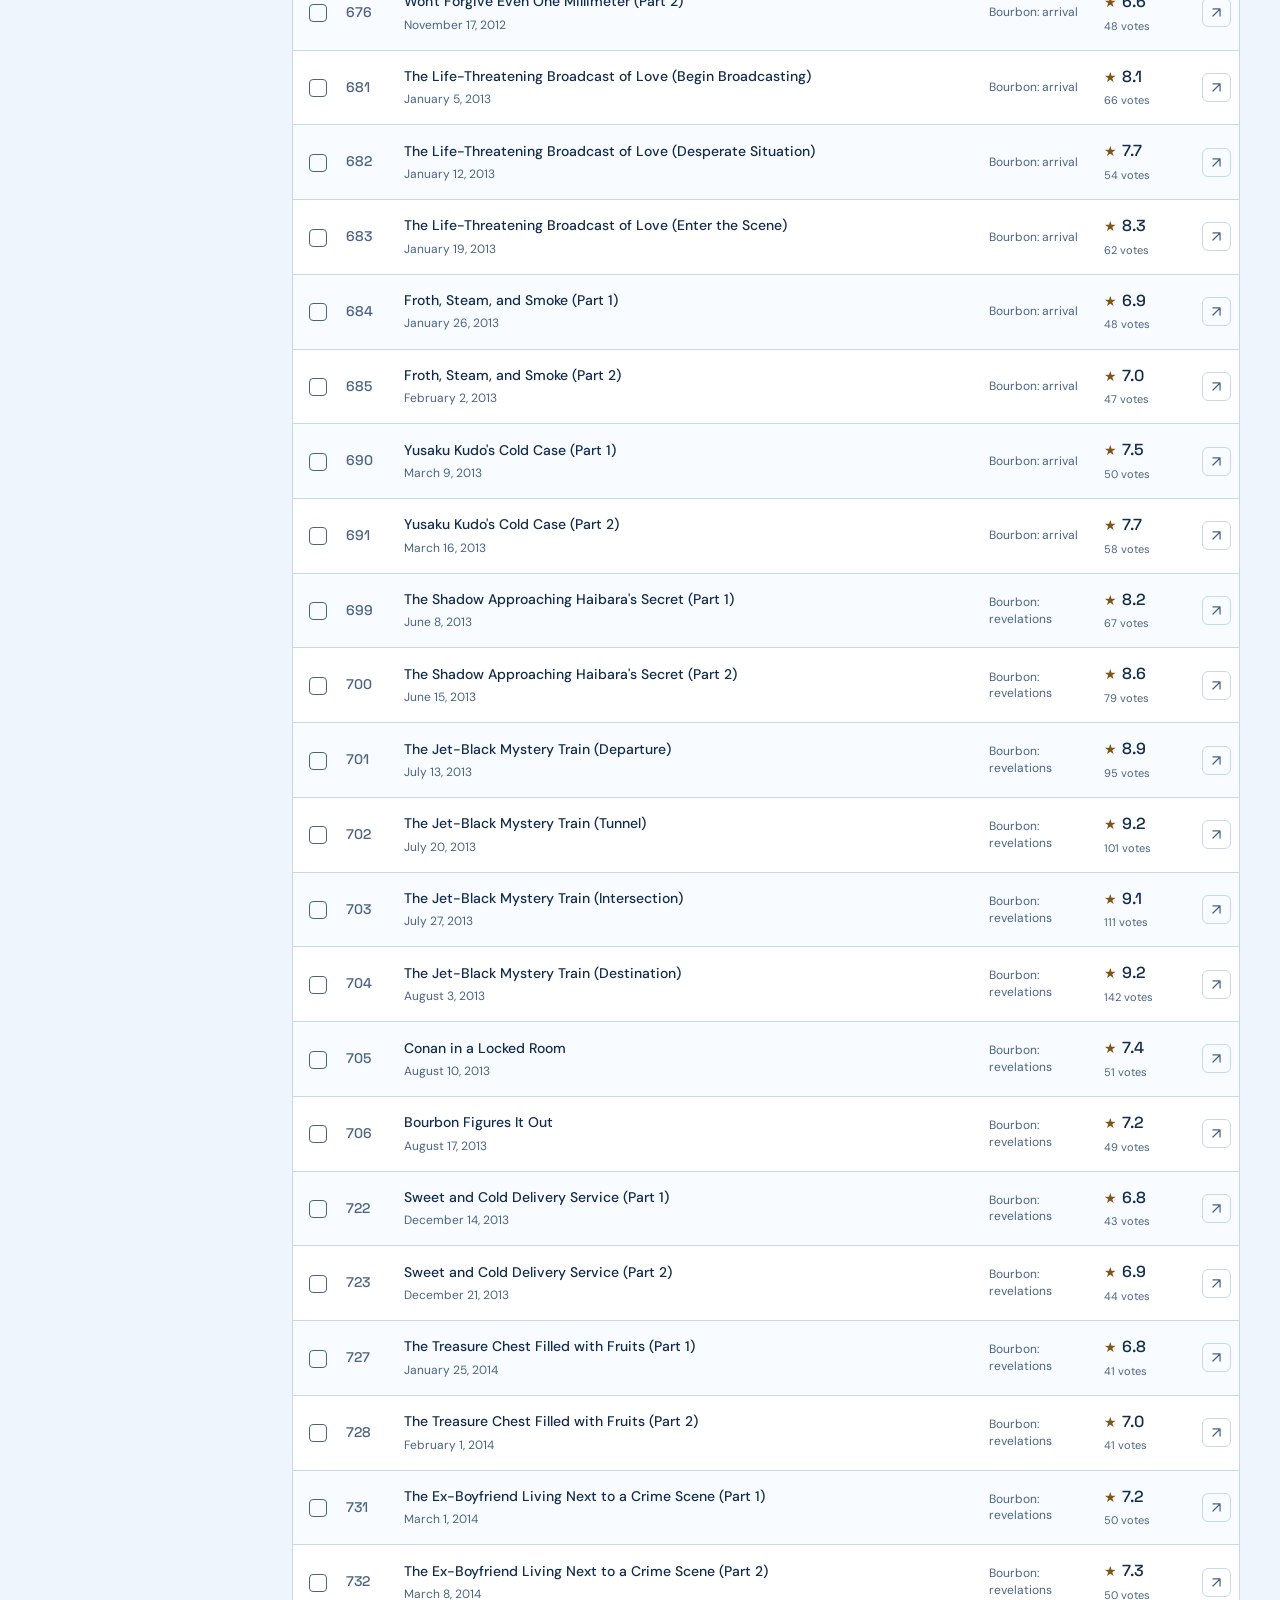
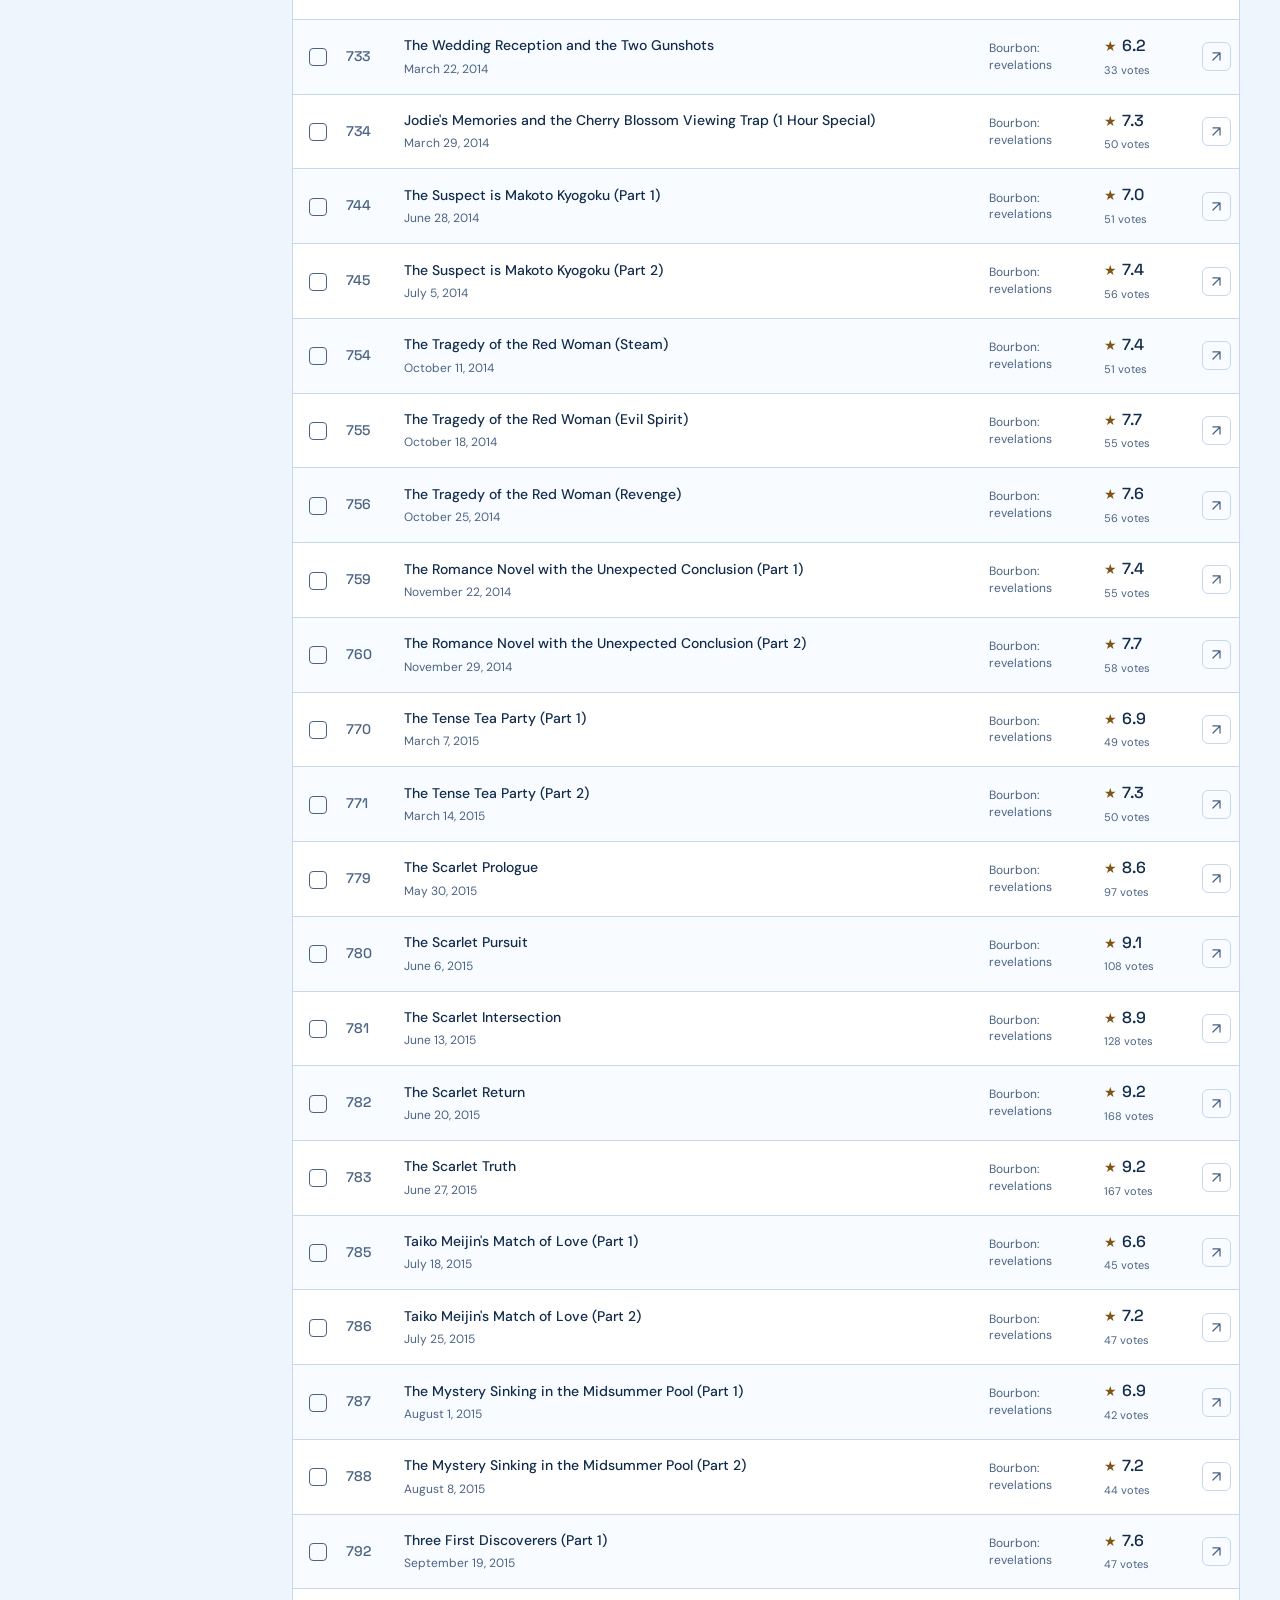
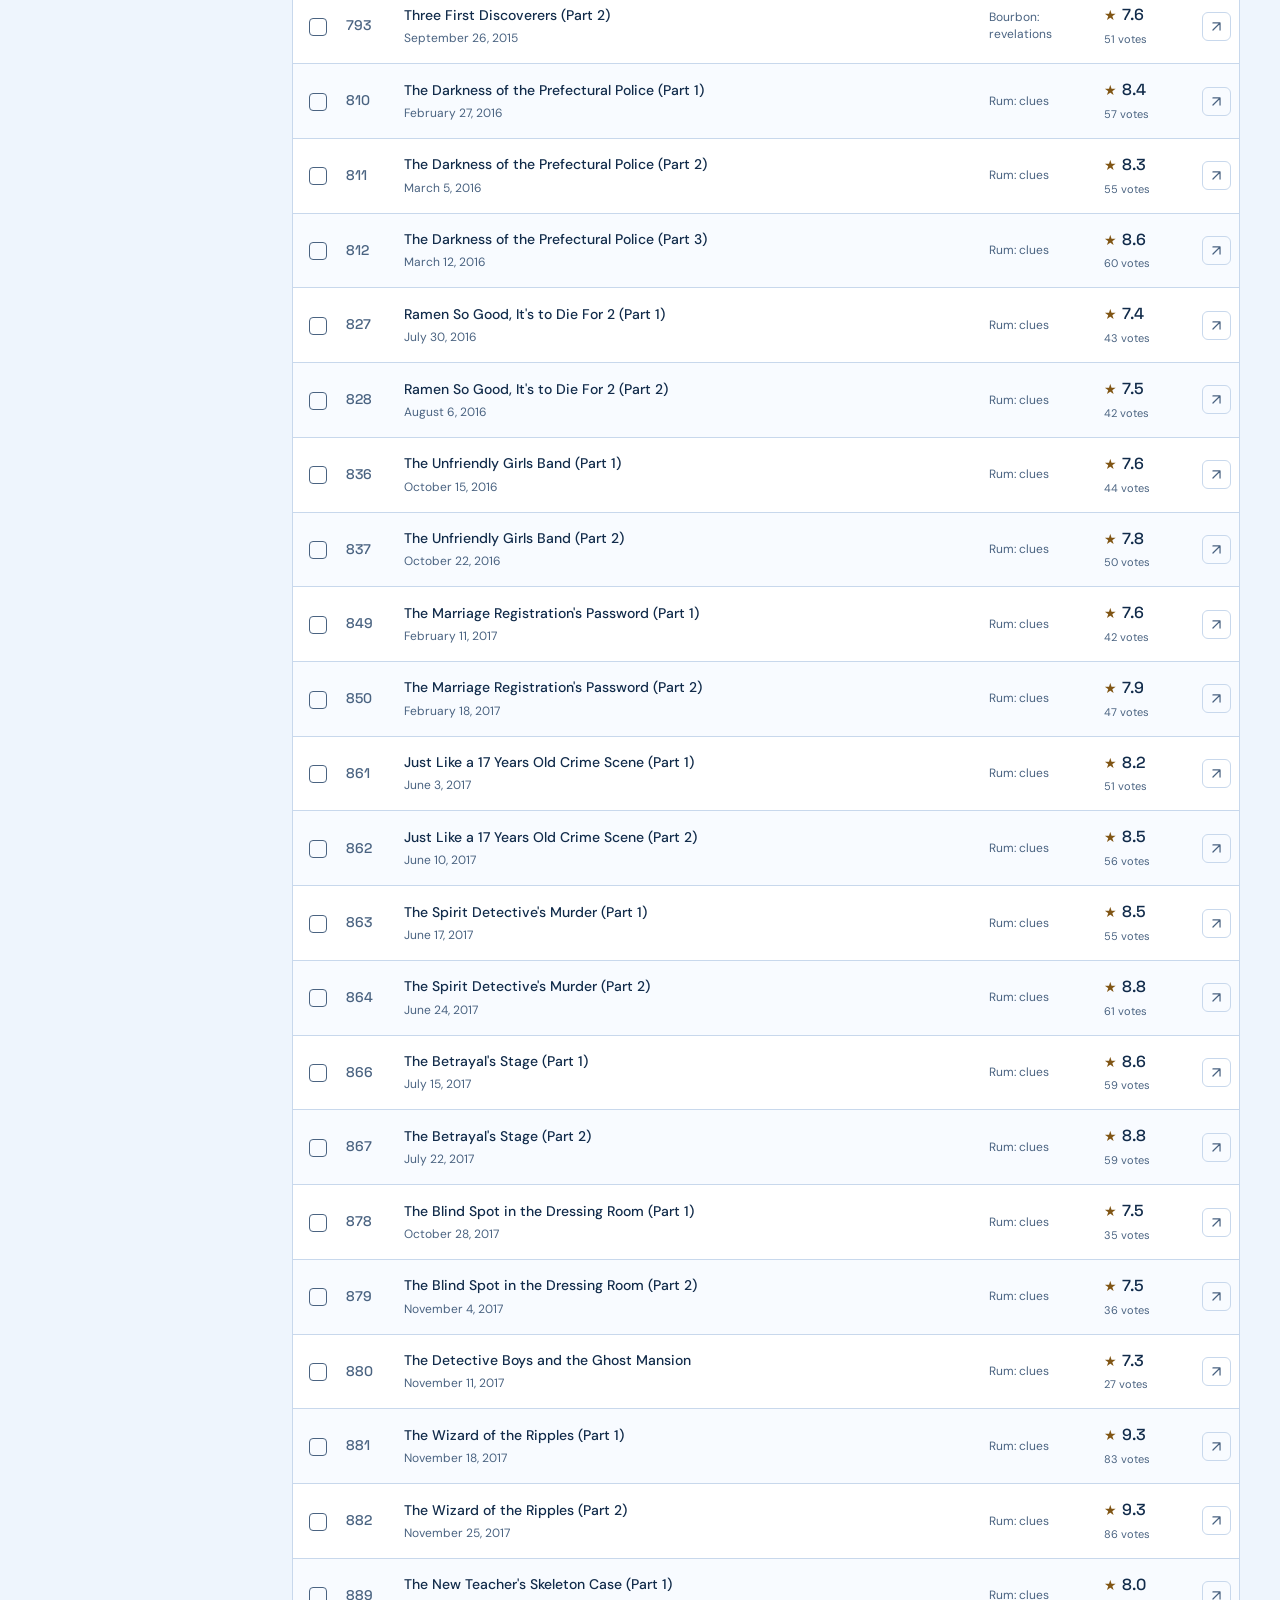
==== commit e4998adb: "Unify grid rendering and add glass navigation, locale previews, and translation handoff" ====
--- a/index.html
+++ b/index.html
@@ -8,7 +8,7 @@
   <title>Conan Casebook | The Main Story</title>
   <link rel="icon" href="assets/favicon.svg?v=2" type="image/svg+xml">
   <script src="assets/theme.js"></script>
-  <link rel="stylesheet" href="assets/style.css?v=8">
+  <link rel="stylesheet" href="assets/style.css?v=9">
   <script src="assets/episodes.js?v=7" defer></script>
   <script src="assets/core.js" defer></script>
   <script src="assets/graph-core.js" defer></script>
@@ -19,8 +19,11 @@
   <script src="assets/analytics-core.js" defer></script>
   <script src="assets/analytics.js" defer></script>
   <script src="assets/app.js?v=8" defer></script>
+  <script src="assets/locales.js?v=9" defer></script>
+  <script src="assets/language.js?v=9" defer></script>
+  <script src="assets/navigation.js?v=9" defer></script>
   <script src="assets/grid-core.js" defer></script>
-  <script src="assets/presentation.js?v=8" defer></script>
+  <script src="assets/presentation.js?v=9" defer></script>
 </head>
 <body>
   <div class="ambient" aria-hidden="true"><div class="ambient-grid"></div><canvas id="ambient-canvas"></canvas><div class="pointer-light"></div></div>
@@ -35,6 +38,17 @@
       <a class="nav-guide" href="guide.html">Guide</a>
     </nav>
     <div class="nav-tools">
+      <div class="language-control">
+        <button id="language-toggle" class="icon-button" aria-label="Choose language" aria-expanded="false" aria-controls="language-card" aria-haspopup="menu" title="Choose language"><svg viewBox="0 0 24 24" aria-hidden="true"><circle cx="12" cy="12" r="9"/><path d="M3 12h18M12 3a18 18 0 0 1 0 18 18 18 0 0 1 0-18Z"/></svg></button>
+        <div id="language-card" class="language-card" role="menu" aria-label="Website language" hidden>
+          <p class="eyebrow">LANGUAGE</p>
+          <button role="menuitemradio" aria-checked="true" data-language="en"><span lang="en">English</span><small>EN</small></button>
+          <button role="menuitemradio" aria-checked="false" data-language="ckb"><span lang="ckb" dir="rtl">کوردیی ناوەندی</span><small>CKB</small></button>
+          <button role="menuitemradio" aria-checked="false" data-language="ar"><span lang="ar" dir="rtl">العربية</span><small>AR</small></button>
+          <button role="menuitemradio" aria-checked="false" data-language="ja"><span lang="ja">日本語</span><small>JA</small></button>
+          <p id="language-status" class="language-status" role="status">English is available. Kurdish, Arabic, and Japanese are being prepared.</p>
+        </div>
+      </div>
       <button id="theme-toggle" class="icon-button theme-toggle" aria-label="Switch to light theme" title="Switch theme">
         <svg class="sun-icon" viewBox="0 0 24 24" aria-hidden="true"><circle cx="12" cy="12" r="4"/><path d="M12 2v2m0 16v2M2 12h2m16 0h2M5 5l1.4 1.4m11.2 11.2L19 19M5 19l1.4-1.4M17.6 6.4 19 5"/></svg>
         <svg class="moon-icon" viewBox="0 0 24 24" aria-hidden="true"><path d="M20.8 13A9 9 0 0 1 11 3.2 9 9 0 1 0 20.8 13Z"/></svg>
--- a/assets/style.css
+++ b/assets/style.css
@@ -1,4 +1,4 @@
-@import url('https://fonts.googleapis.com/css2?family=DM+Sans:wght@400;500;600;700&family=Space+Grotesk:wght@400;500;600;700&display=swap');
+@import url('https://fonts.googleapis.com/css2?family=DM+Sans:wght@400;500;600;700&family=Space+Grotesk:wght@400;500;600;700&family=IBM+Plex+Sans+JP:wght@400;500;600&display=swap');
 
 :root {
   color-scheme: dark;
@@ -659,3 +659,48 @@
 .guide-article td { color: var(--muted); }
 @media (max-width: 800px) { .topbar .nav-guide { display: inline; } }
 @media (max-width: 580px) { .topbar nav { gap: 11px; } .topbar nav a { font-size: 11px; } }
+
+/* A single viewport canvas prevents doubled lines at the liquid patch boundary. */
+.site-grid { position: fixed; inset: 0; width: 100%; height: 100%; z-index: 40; pointer-events: none; }
+.glass-navigation { position: relative; isolation: isolate; }
+.topbar > nav { gap: 8px; }
+.glass-navigation > a, .glass-navigation > button { position: relative; z-index: 1; border-radius: 10px; transition: transform .28s cubic-bezier(.2,.8,.2,1),color .2s; }
+.topbar > nav > a { padding: 9px 12px; white-space: nowrap; }
+.glass-navigation > a:hover, .glass-navigation > button:hover { transform: translateY(-2px) scale(1.035); }
+.nav-glass-pill { position: absolute; left: 0; top: 0; z-index: 0; pointer-events: none; border-radius: 11px; border: 1px solid rgba(var(--ambient-rgb),.2); background: linear-gradient(135deg,rgba(var(--ambient-rgb),.14),rgba(var(--ambient-rgb),.025)); box-shadow: inset 0 1px 0 #ffffff30,0 4px 18px #0712250c; backdrop-filter: blur(12px) saturate(150%); -webkit-backdrop-filter: blur(12px) saturate(150%); transition: transform .4s cubic-bezier(.22,.8,.2,1),width .4s cubic-bezier(.22,.8,.2,1),height .25s; }
+.view-tabs button[aria-selected='true'] { border-color: transparent; }
+.topbar > nav { max-width: 100%; overflow-x: auto; scrollbar-width: none; padding: 4px 0; }
+.topbar > nav::-webkit-scrollbar { display: none; }
+.language-control { position: relative; }
+.language-card { position: absolute; inset-inline-end: 0; top: calc(100% + 13px); width: 245px; max-width: calc(100vw - 32px); padding: 15px; border: 1px solid rgba(var(--ambient-rgb),.25); border-radius: 17px; background: color-mix(in srgb,var(--glass-solid) 76%,transparent); box-shadow: 0 15px 45px #05152724,inset 0 1px 0 #ffffff25; backdrop-filter: blur(25px) saturate(150%); -webkit-backdrop-filter: blur(25px) saturate(150%); transform-origin: top right; animation: language-reveal .24s cubic-bezier(.2,.8,.2,1); }
+.language-card:before { content: ''; position: absolute; inset-inline: 0; top: -15px; height: 15px; }
+.language-card .eyebrow { font-size: 10px; margin: 0 8px 10px; }
+.language-card button { display: flex; align-items: center; justify-content: space-between; gap: 12px; width: 100%; padding: 11px 12px; border: 1px solid transparent; background: transparent; border-radius: 10px; text-align: start; transition: transform .24s,background .24s,box-shadow .24s; }
+.language-card button:hover, .language-card button:focus-visible { transform: translateY(-1px) scale(1.035); background: rgba(var(--ambient-rgb),.11); box-shadow: inset 0 1px 0 #ffffff22; }
+.language-card button[aria-checked='true'] { background: rgba(var(--ambient-rgb),.12); color: var(--accent); }
+.language-card button small { font-size: 10px; opacity: .7; }
+.language-status { font-size: 11px; line-height: 1.65; color: var(--muted); margin: 12px 8px 3px; }
+@keyframes language-reveal { from { opacity: 0; transform: translateY(-7px) scale(.94); } to { opacity: 1; transform: translateY(0) scale(1); } }
+[data-theme='light'] .hero { background: #e3f2ff; color: #123653; }
+[data-theme='light'] .hero:after { background: linear-gradient(90deg,#e3f2ff 0%,#e3f2ff 28%,#e3f2ffce 47%,#e3f2ff10 78%); }
+[data-theme='light'] .hero-description, [data-theme='light'] .hero .eyebrow { color: #426783; }
+[data-theme='light'] .hero-caption { color: #163e62; background: #eff8ffbf; padding: 5px 9px; border-radius: 5px; }
+@media (max-width: 1100px) { .topbar { gap: 12px; } .topbar > nav { gap: 2px; } .topbar > nav > a { padding: 9px 8px; } }
+@media (max-width: 800px) { .topbar > nav { gap: 4px; } .topbar > nav > a { padding: 8px 9px; } }
+@media (max-width: 420px) { .topbar > nav { gap: 0; } .topbar > nav > a { padding: 8px 7px; } .language-card { position: fixed; top: 65px; inset-inline-end: 20px; } }
+@media (prefers-reduced-motion: reduce) { .nav-glass-pill, .glass-navigation > a, .glass-navigation > button, .language-card, .language-card button { transition: none; animation: none; } .glass-navigation > a:hover, .glass-navigation > button:hover, .language-card button:hover { transform: none; } }
+
+@font-face { font-family: 'IBM Plex Sans Arabic'; font-weight: 400; font-style: normal; font-display: swap; src: url('fonts/IBMPlexSansArabic-Regular.ttf') format('truetype'); }
+@font-face { font-family: 'IBM Plex Sans Arabic'; font-weight: 500 700; font-style: normal; font-display: swap; src: url('fonts/IBMPlexSansArabic-Medium.ttf') format('truetype'); }
+:root:lang(ckb), :root:lang(ar) { --font: 'IBM Plex Sans Arabic',Tahoma,sans-serif; --display: 'IBM Plex Sans Arabic',Tahoma,sans-serif; }
+:root:lang(ja) { --font: 'IBM Plex Sans JP','Hiragino Kaku Gothic ProN',sans-serif; --display: 'IBM Plex Sans JP','Hiragino Kaku Gothic ProN',sans-serif; }
+.language-card [lang='ckb'], .language-card [lang='ar'] { font-family: 'IBM Plex Sans Arabic',Tahoma,sans-serif; }
+.language-card [lang='ja'] { font-family: 'IBM Plex Sans JP',sans-serif; }
+[dir='rtl'] .eyebrow, [dir='rtl'] h1, [dir='rtl'] h2, [dir='rtl'] .brand, [dir='rtl'] .brand-sub { letter-spacing: normal; }
+[dir='rtl'] .episode-table th, [dir='rtl'] .episode-table td, [dir='rtl'] .guide-article th, [dir='rtl'] .guide-article td, [dir='rtl'] .arc-button, [dir='rtl'] .analytics-group-row, [dir='rtl'] .analytics-highlights>button { text-align: right; }
+[dir='rtl'] .episode-table td:last-child { text-align: center; }
+[dir='rtl'] .hero-art { right: auto; left: -8px; }
+[dir='rtl'] .hero:after { transform: scaleX(-1); }
+[dir='rtl'] .language-card { transform-origin: top left; }
+[dir='rtl'] .analytics-chart-scroll svg, [dir='rtl'] #story-graph { direction: ltr; }
+[dir='rtl'] .ep-number, [dir='rtl'] .rating-link { unicode-bidi: isolate; direction: ltr; display: inline-block; }
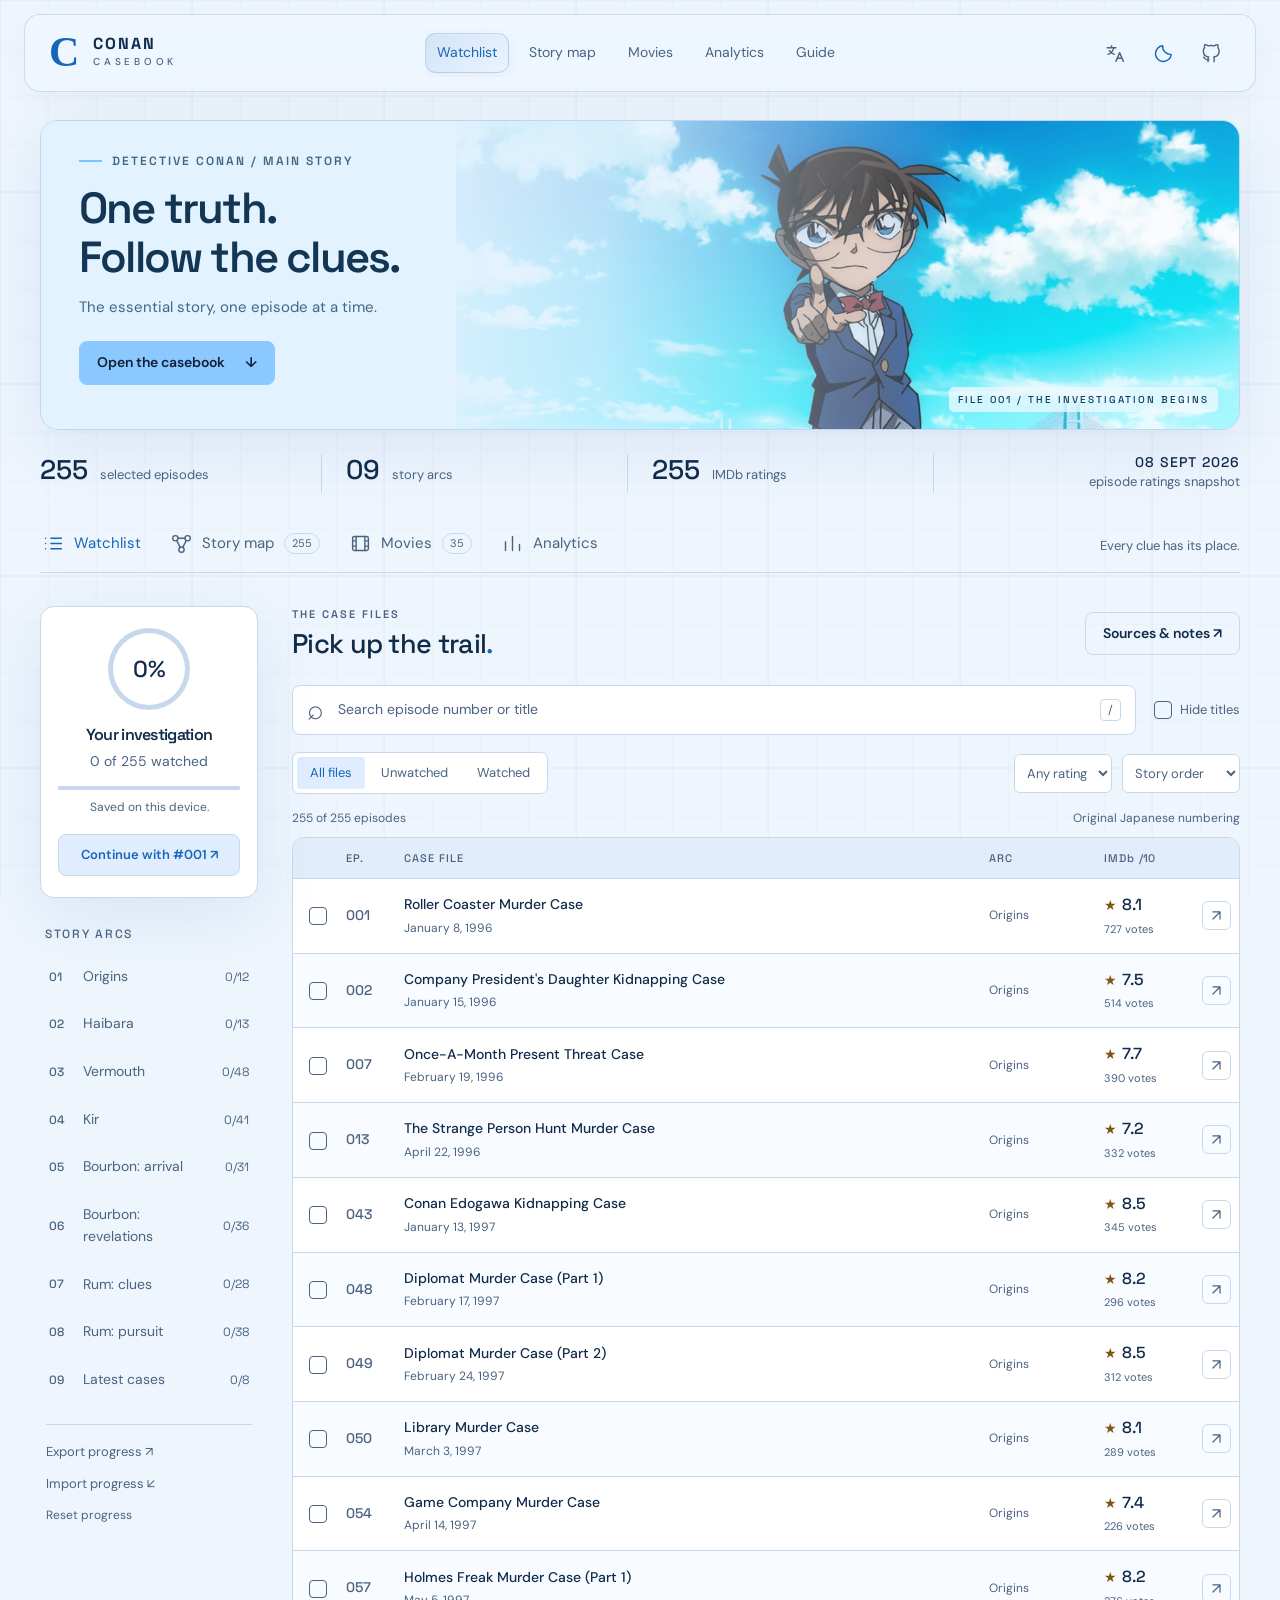
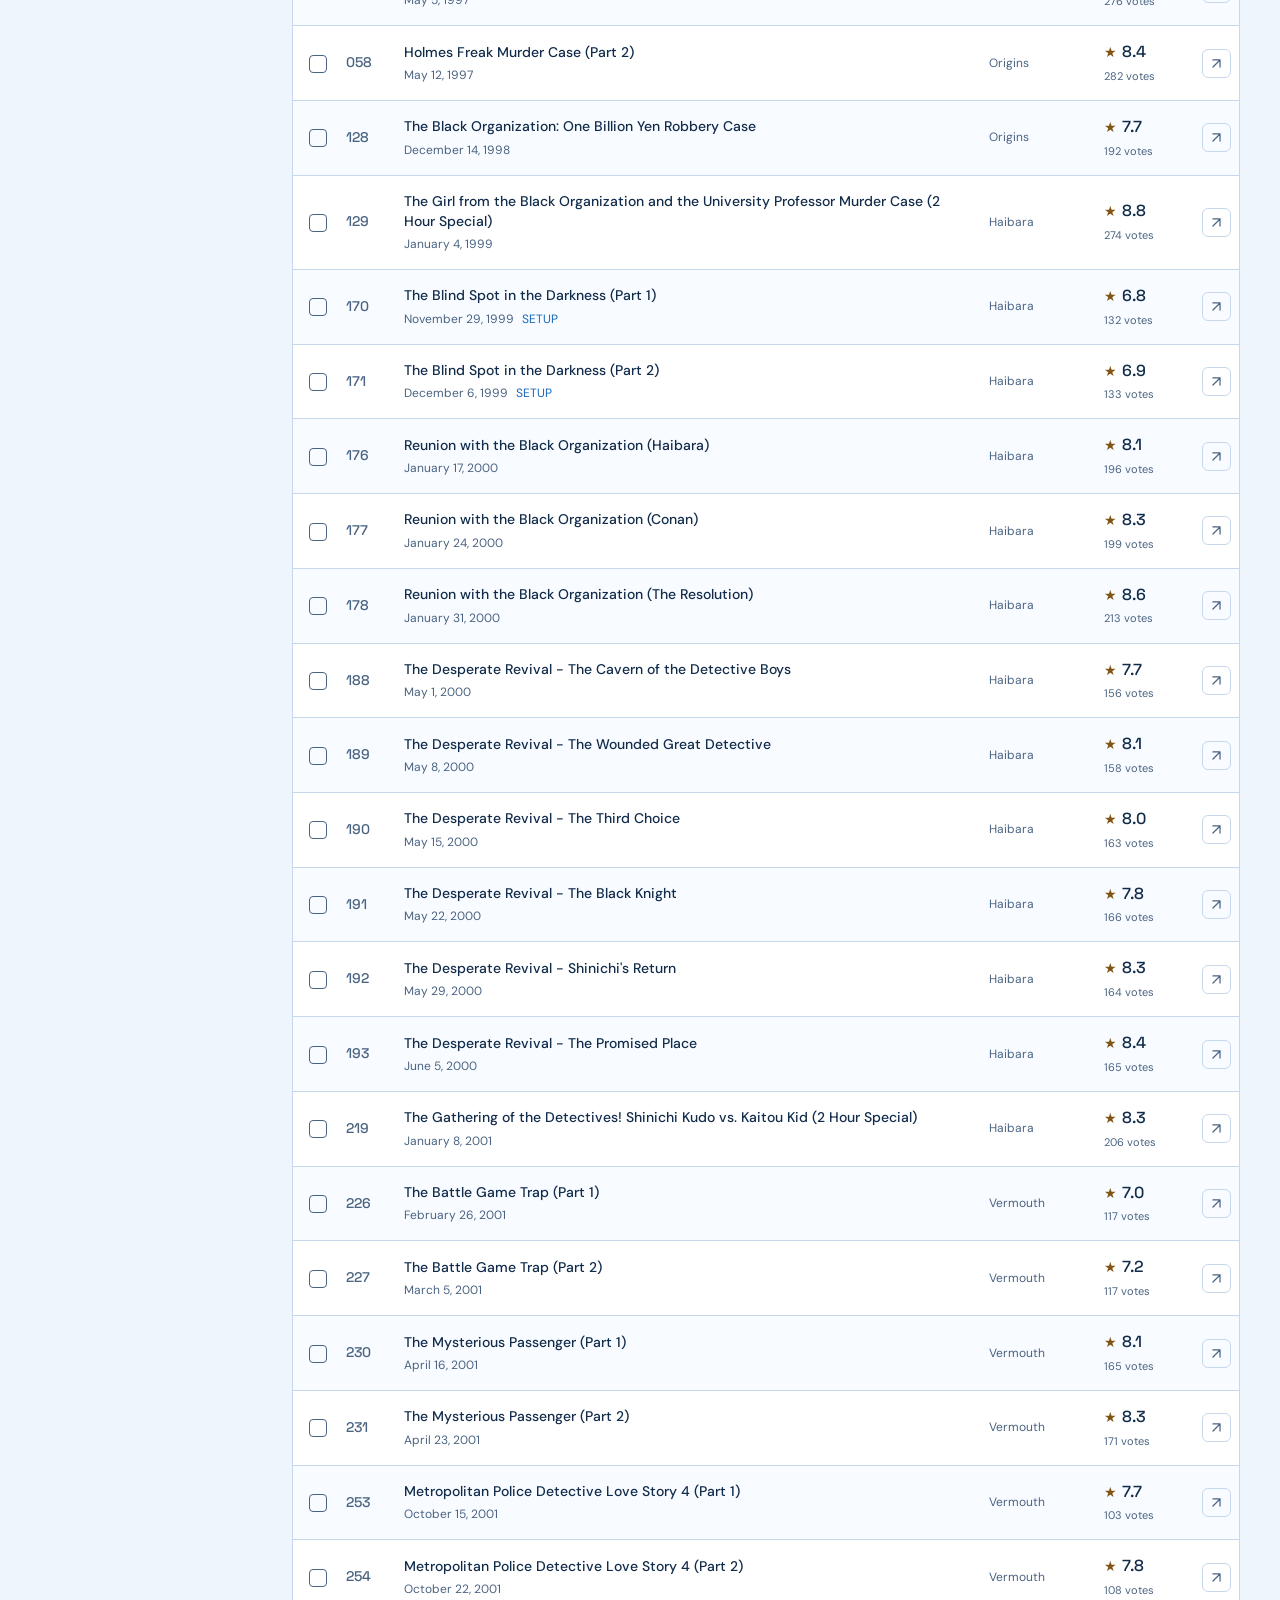
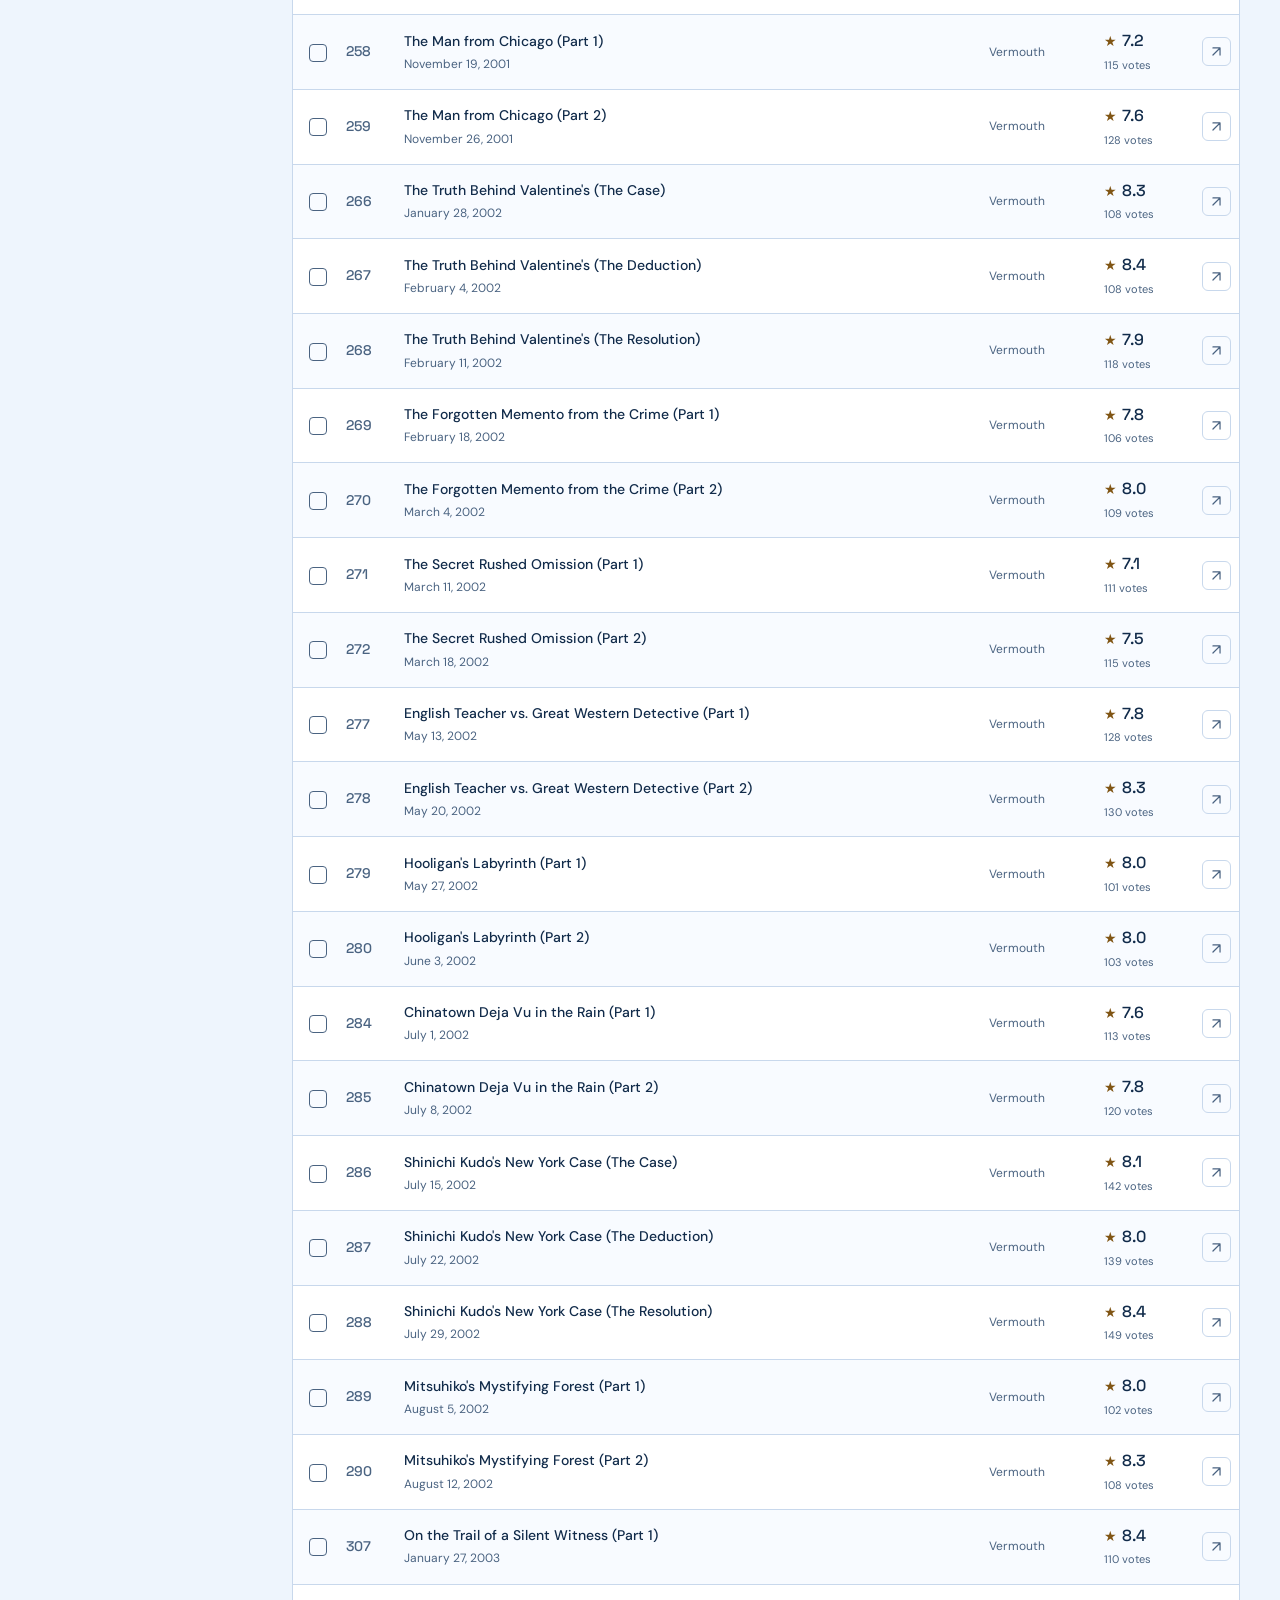
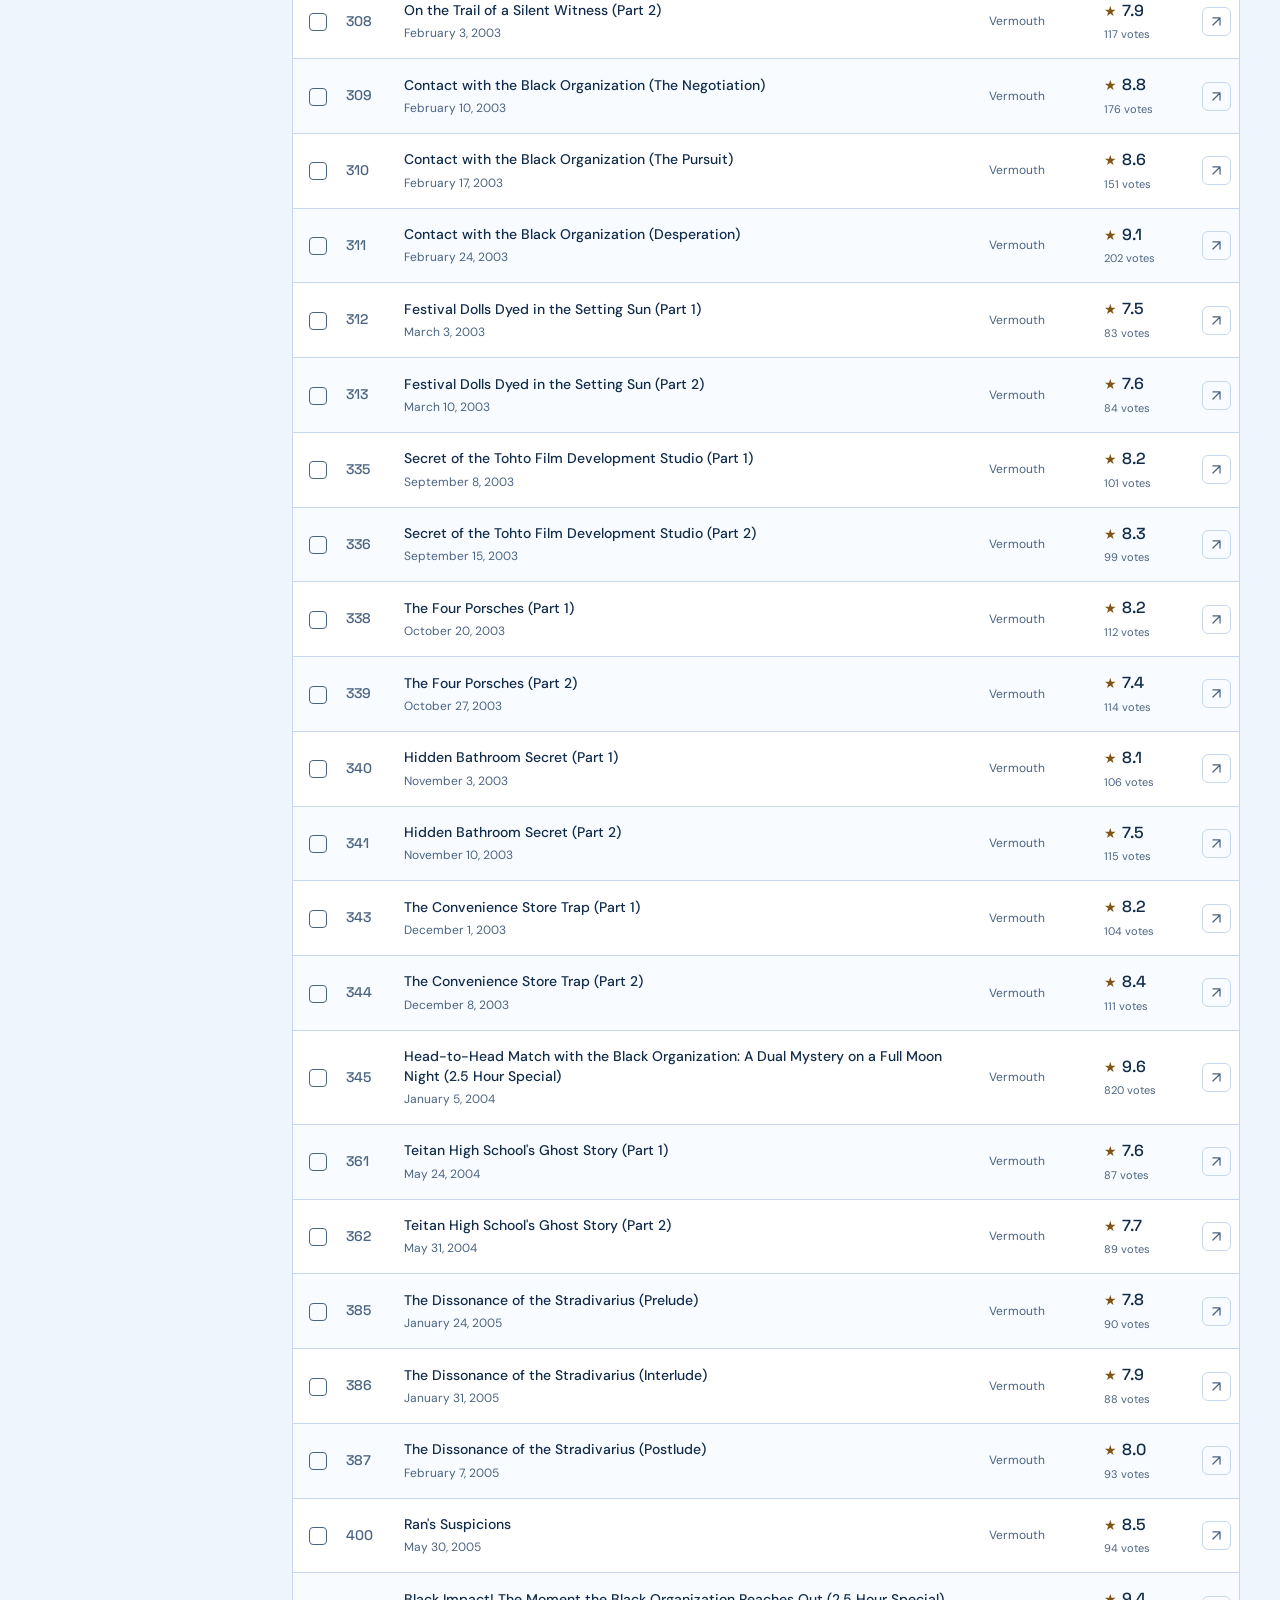
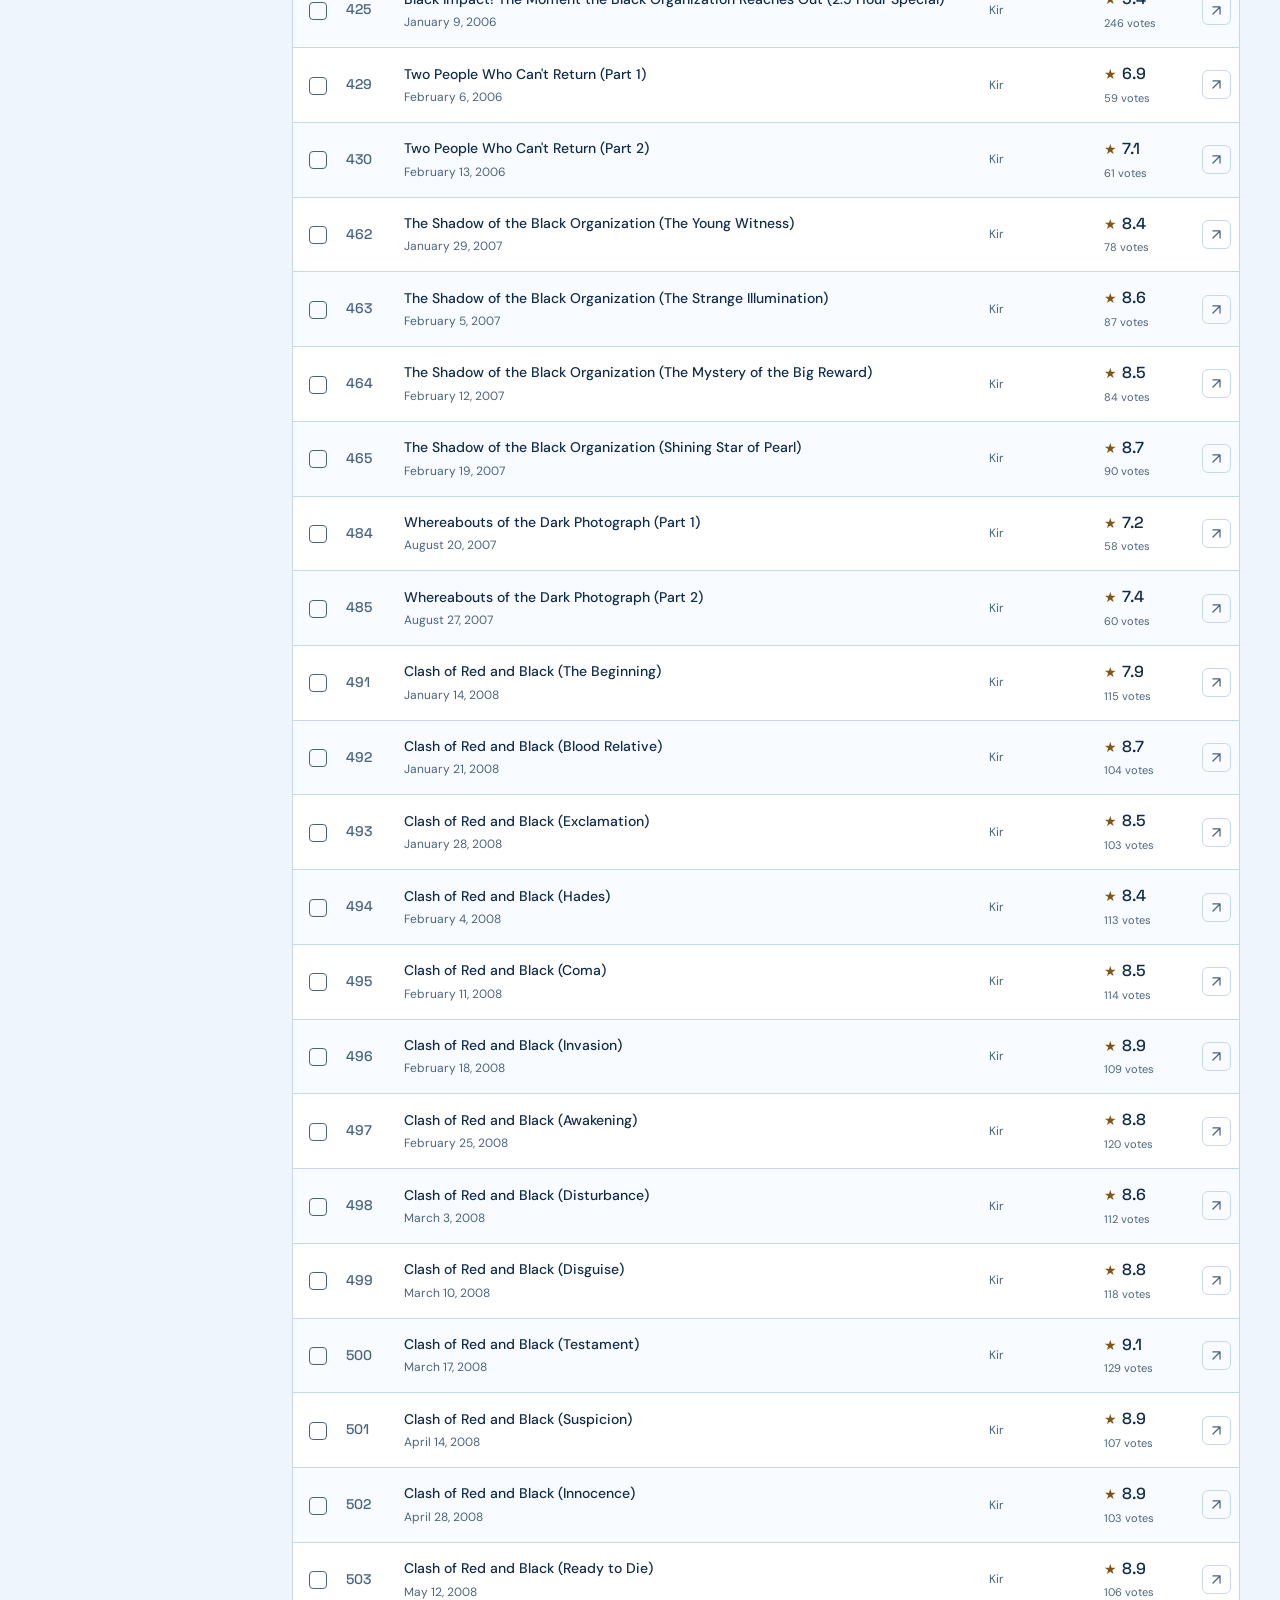
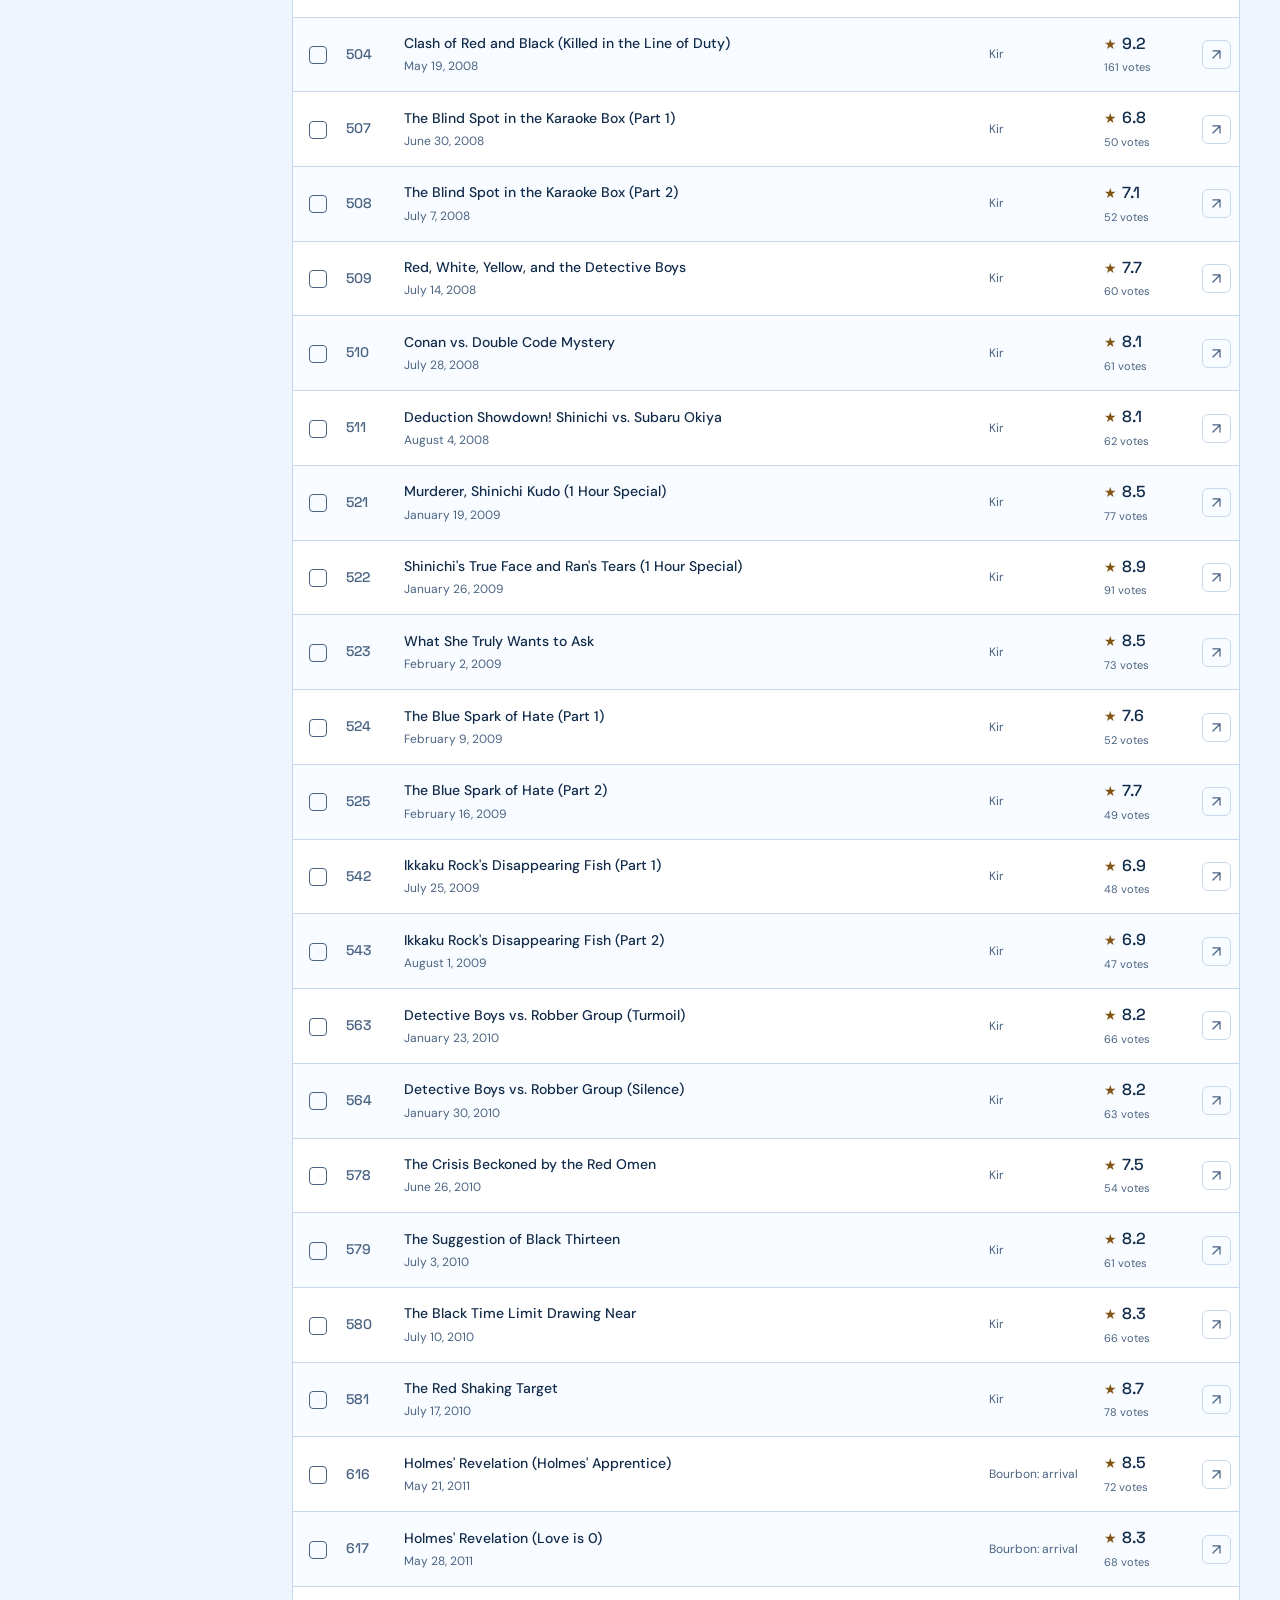
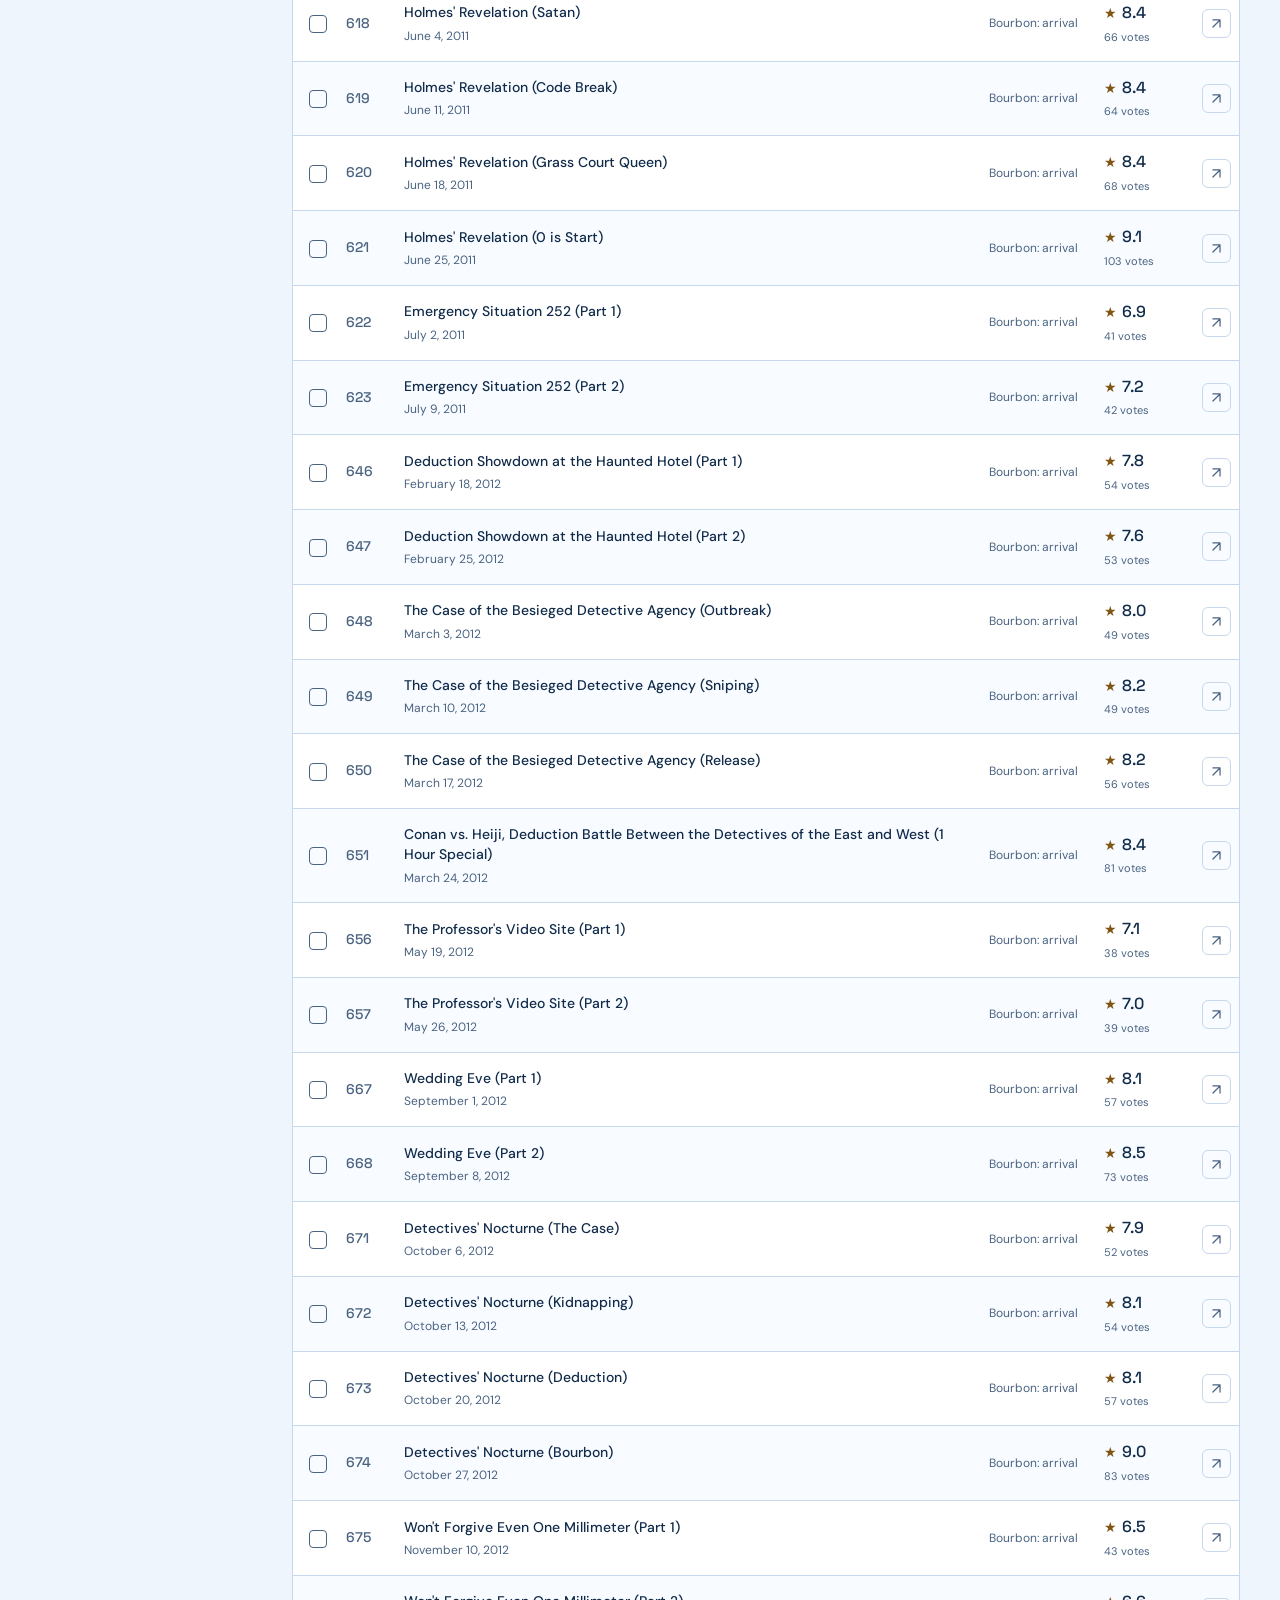
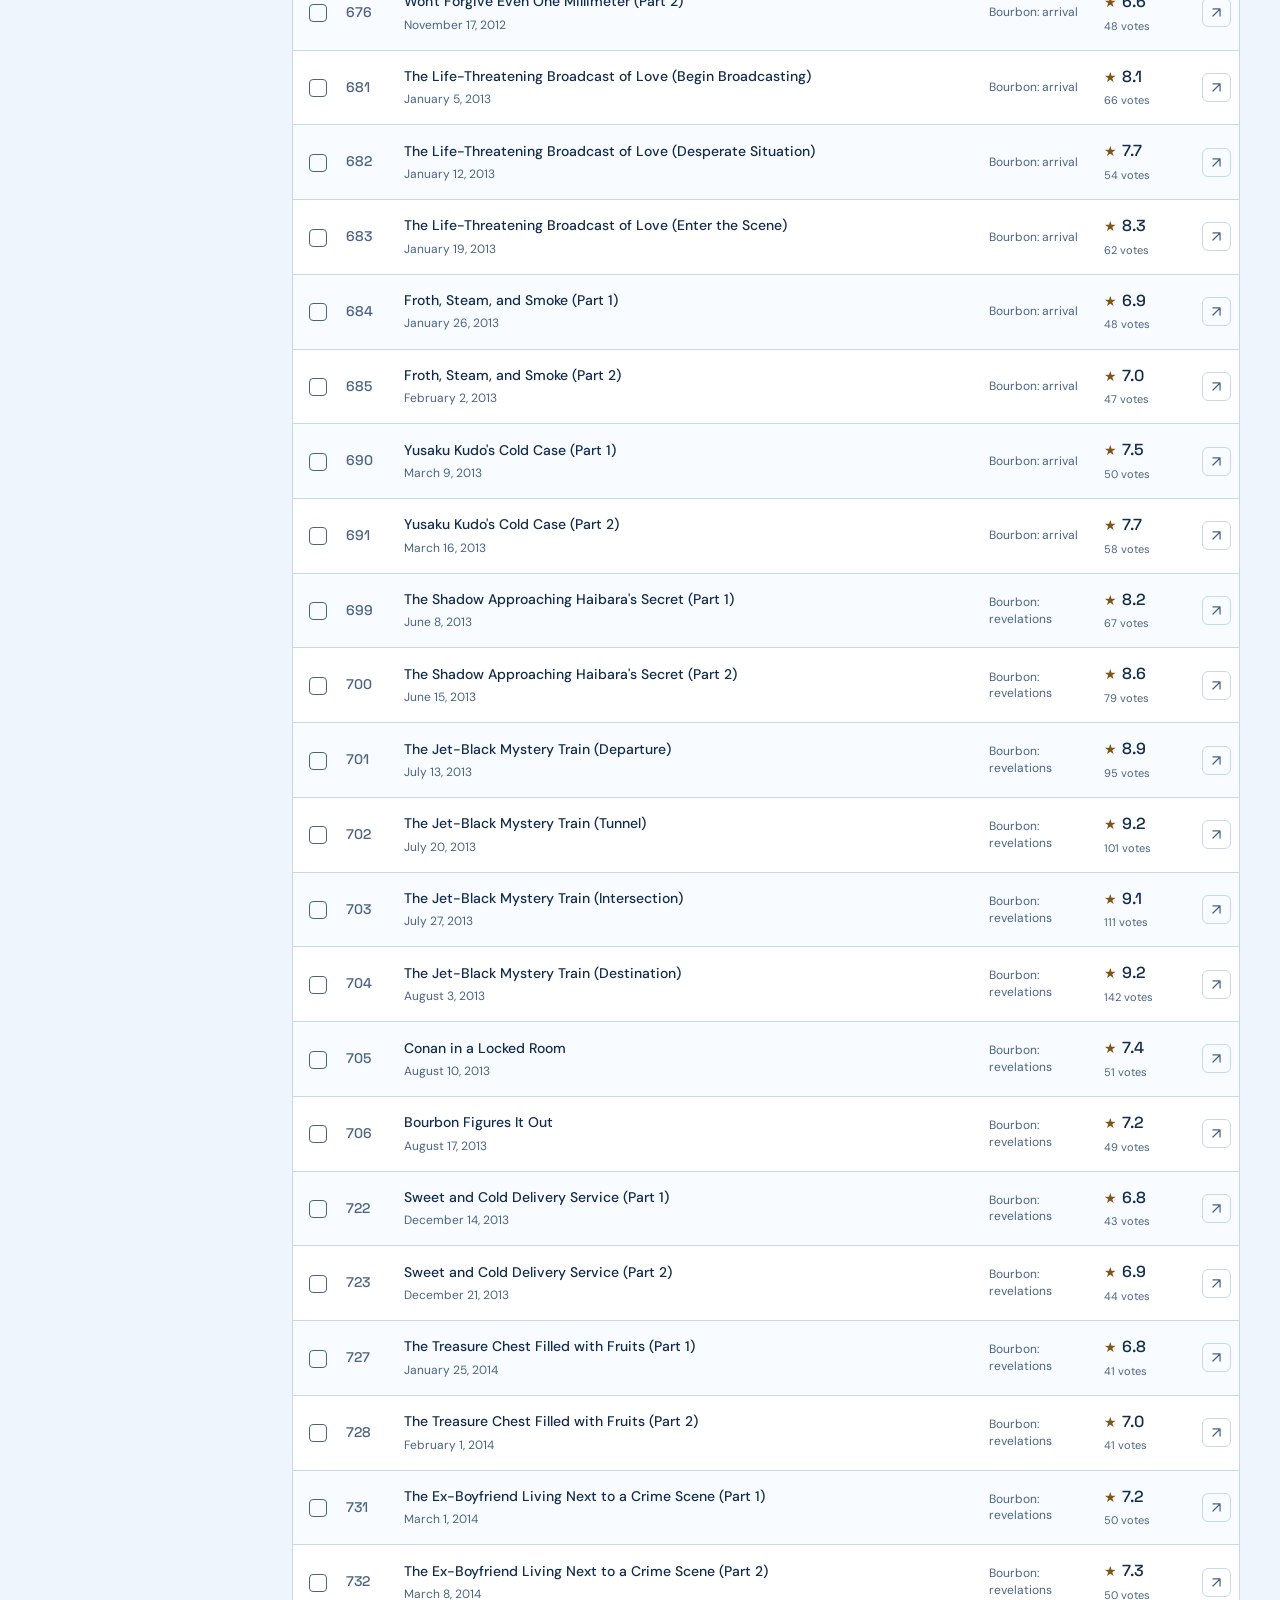
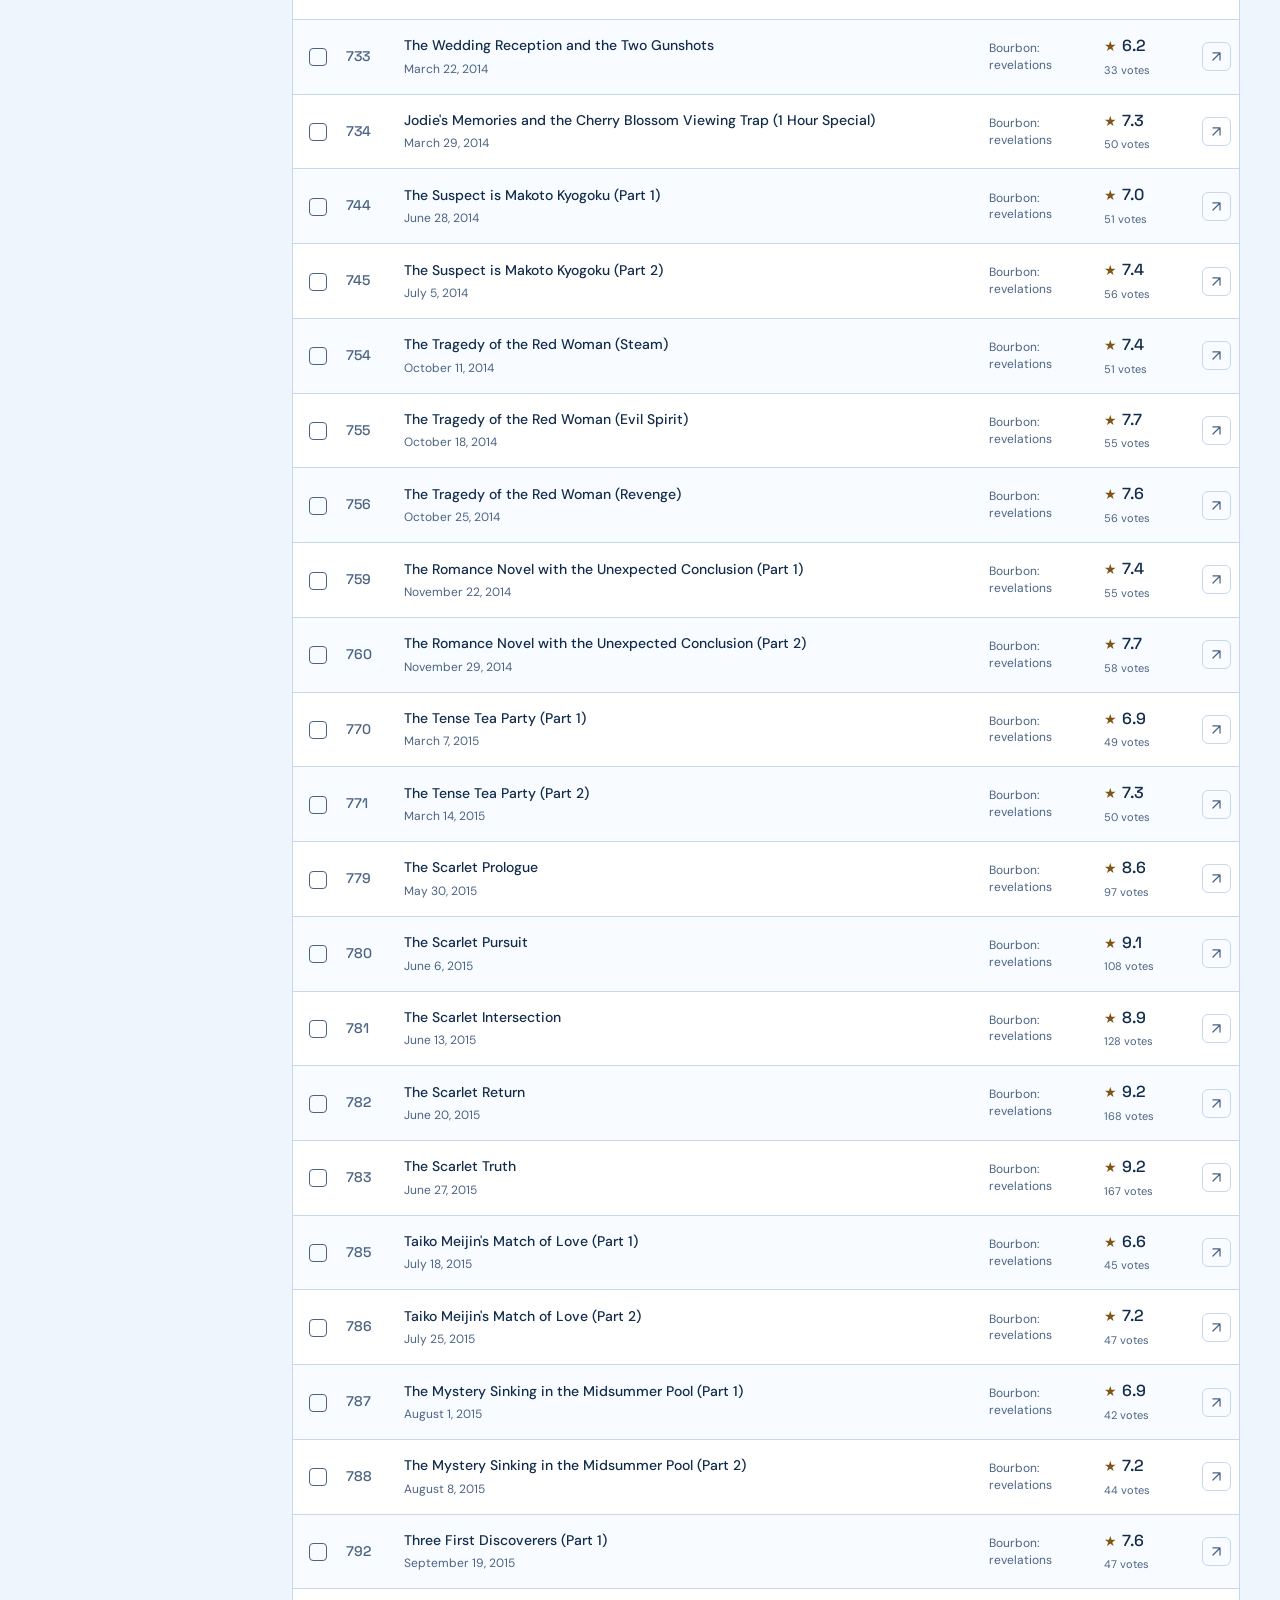
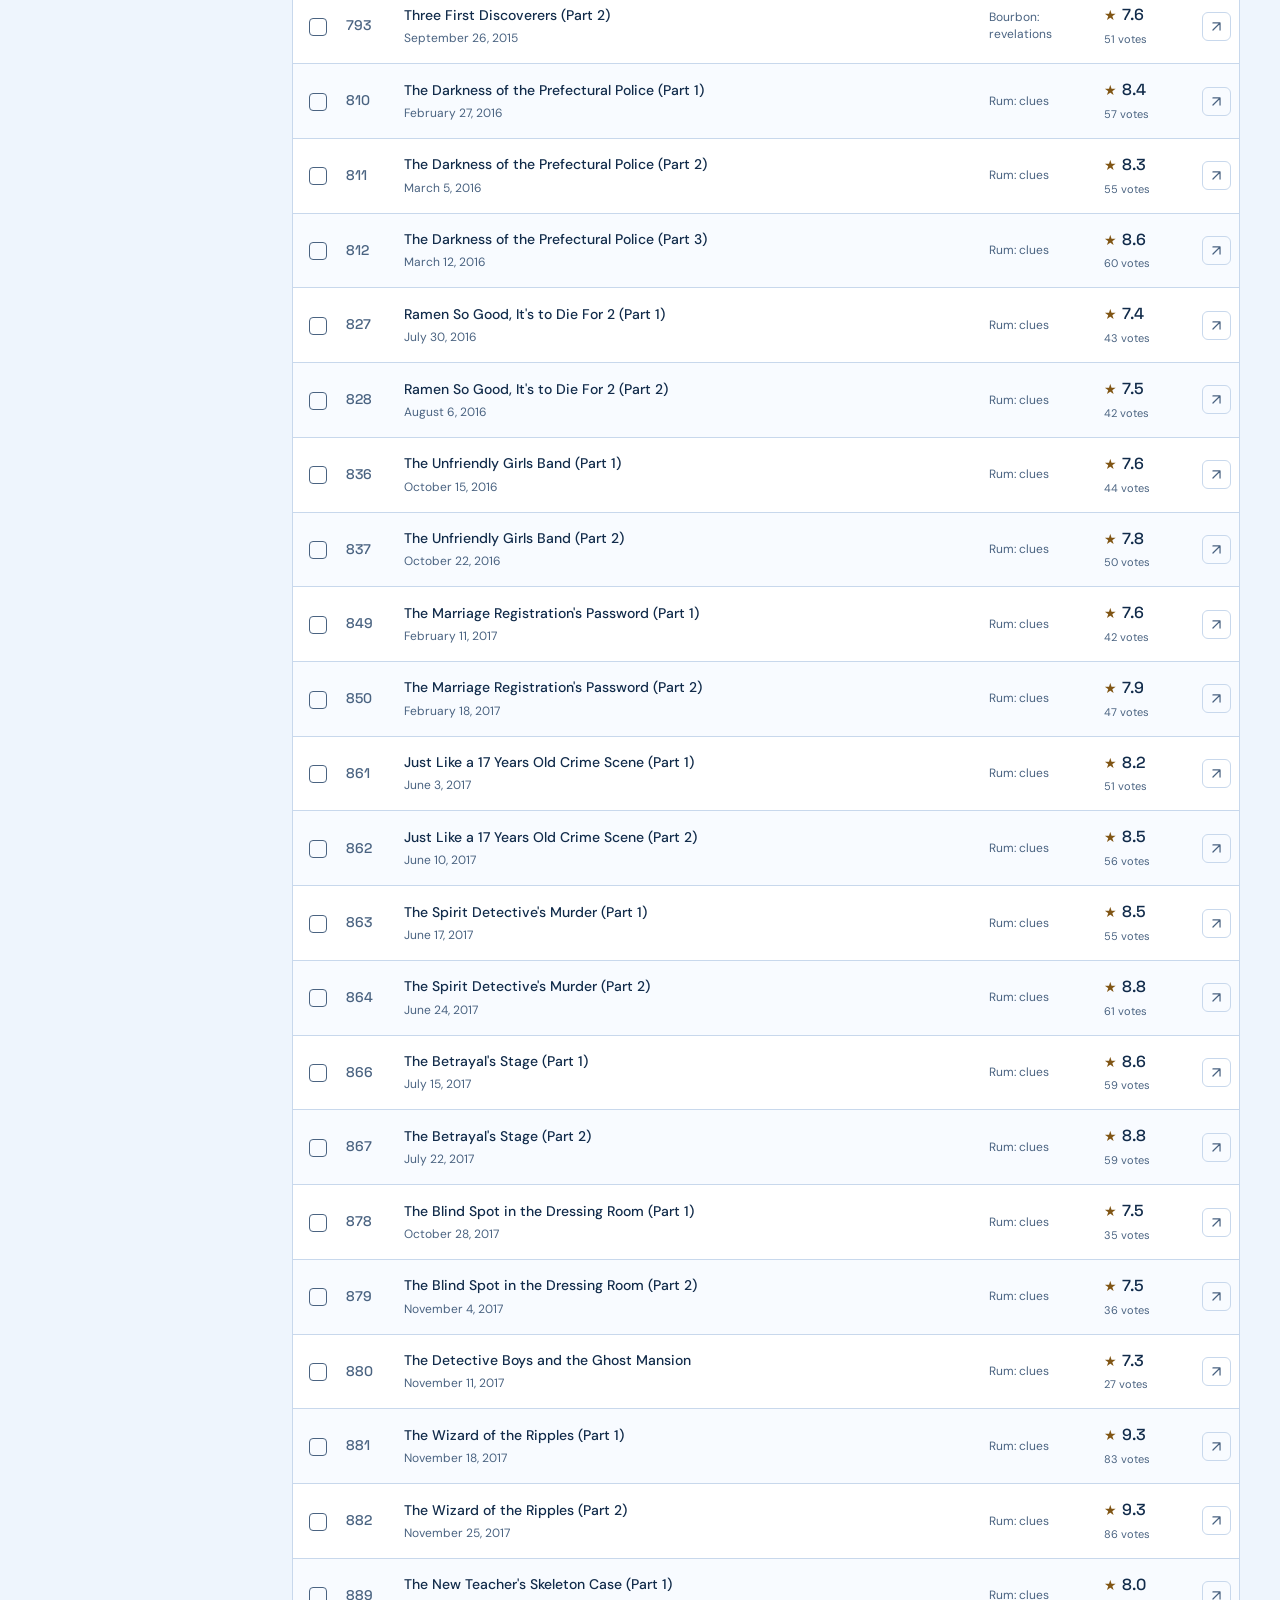
==== commit ab8906a0: "fixing ui/ux" ====
--- a/index.html
+++ b/index.html
@@ -8,7 +8,7 @@
   <title>Conan Casebook | The Main Story</title>
   <link rel="icon" href="assets/favicon.svg?v=2" type="image/svg+xml">
   <script src="assets/theme.js"></script>
-  <link rel="stylesheet" href="assets/style.css?v=9">
+  <link rel="stylesheet" href="assets/style.css?v=10">
   <script src="assets/episodes.js?v=7" defer></script>
   <script src="assets/core.js" defer></script>
   <script src="assets/graph-core.js" defer></script>
@@ -19,11 +19,11 @@
   <script src="assets/analytics-core.js" defer></script>
   <script src="assets/analytics.js" defer></script>
   <script src="assets/app.js?v=8" defer></script>
-  <script src="assets/locales.js?v=9" defer></script>
-  <script src="assets/language.js?v=9" defer></script>
-  <script src="assets/navigation.js?v=9" defer></script>
+  <script src="assets/locales.js?v=10" defer></script>
+  <script src="assets/language.js?v=10" defer></script>
+  <script src="assets/navigation.js?v=10" defer></script>
   <script src="assets/grid-core.js" defer></script>
-  <script src="assets/presentation.js?v=9" defer></script>
+  <script src="assets/presentation.js?v=10" defer></script>
 </head>
 <body>
   <div class="ambient" aria-hidden="true"><div class="ambient-grid"></div><canvas id="ambient-canvas"></canvas><div class="pointer-light"></div></div>
@@ -39,14 +39,13 @@
     </nav>
     <div class="nav-tools">
       <div class="language-control">
-        <button id="language-toggle" class="icon-button" aria-label="Choose language" aria-expanded="false" aria-controls="language-card" aria-haspopup="menu" title="Choose language"><svg viewBox="0 0 24 24" aria-hidden="true"><circle cx="12" cy="12" r="9"/><path d="M3 12h18M12 3a18 18 0 0 1 0 18 18 18 0 0 1 0-18Z"/></svg></button>
+        <button id="language-toggle" class="icon-button" aria-label="Choose language" aria-expanded="false" aria-controls="language-card" aria-haspopup="menu"><svg viewBox="0 0 24 24" aria-hidden="true"><path d="M2.5 5.5h10M7.5 3v2.5M10 5.5c-.7 3.2-2.8 5.8-6.5 7.5M5 8.6c1.2 1.9 3 3.4 5.4 4.4M12.5 21l4.25-10L21 21M14.1 17.4h5.3"/></svg></button>
         <div id="language-card" class="language-card" role="menu" aria-label="Website language" hidden>
           <p class="eyebrow">LANGUAGE</p>
           <button role="menuitemradio" aria-checked="true" data-language="en"><span lang="en">English</span><small>EN</small></button>
           <button role="menuitemradio" aria-checked="false" data-language="ckb"><span lang="ckb" dir="rtl">کوردیی ناوەندی</span><small>CKB</small></button>
           <button role="menuitemradio" aria-checked="false" data-language="ar"><span lang="ar" dir="rtl">العربية</span><small>AR</small></button>
           <button role="menuitemradio" aria-checked="false" data-language="ja"><span lang="ja">日本語</span><small>JA</small></button>
-          <p id="language-status" class="language-status" role="status">English is available. Kurdish, Arabic, and Japanese are being prepared.</p>
         </div>
       </div>
       <button id="theme-toggle" class="icon-button theme-toggle" aria-label="Switch to light theme" title="Switch theme">
--- a/assets/style.css
+++ b/assets/style.css
@@ -634,12 +634,11 @@
 /* Geometric centering is independent of the arrow glyph and mobile fonts. */
 .detail-button svg { display: block; width: 17px; height: 17px; fill: none; stroke: currentColor; stroke-width: 1.7; stroke-linecap: round; stroke-linejoin: round; }
 .episode-table td:last-child { text-align: center; vertical-align: middle; }
-/* The local liquid patch sits above opaque surfaces and never captures input. */
-.surface-liquid { position: fixed; top: 0; left: 0; width: 304px; height: 304px; z-index: 60; pointer-events: none; contain: strict; }
-.liquid-surface { scale: var(--liquid-scale, 1); transition: scale 350ms cubic-bezier(.2,.7,.2,1); }
+/* Hovered cards, rows, and sections stretch outward from the pointer; the grid stays behind them. */
+:root .liquid-surface { transform-origin: var(--liquid-ox, 50%) var(--liquid-oy, 50%); transition: scale 560ms cubic-bezier(.3,1.5,.55,1), background-color .2s, border-color .2s, box-shadow .2s; }
+:root .liquid-surface.is-stretched { scale: var(--liquid-sx, 1) var(--liquid-sy, 1); }
 @media (prefers-reduced-motion: reduce), (pointer: coarse) {
-  .surface-liquid { display: none; }
-  .liquid-surface { scale: none; transition: none; }
+  :root .liquid-surface, :root .liquid-surface.is-stretched { scale: none; transition: none; }
 }
 /* Rendered reading pages retain the casebook's navigation and typography. */
 .guide-page { padding-top: 40px; padding-bottom: 60px; }
@@ -651,7 +650,7 @@
 .guide-article a { color: var(--accent); text-decoration: underline; text-underline-offset: 3px; }
 .guide-article strong { color: var(--ink); }
 .guide-article code { font-size: .88em; background: var(--row); padding: 2px 5px; border-radius: 4px; overflow-wrap: anywhere; }
-.guide-article .guide-table-scroll { overflow-x: auto; margin: 24px 0; border: 1px solid var(--line); border-radius: 10px; }
+.guide-article .guide-table-scroll { overflow-x: auto; overflow-y: hidden; margin: 24px 0; border: 1px solid var(--line); border-radius: 10px; }
 .guide-article table { width: 100%; min-width: 760px; border-collapse: collapse; font-size: 13px; }
 .guide-article th { background: var(--panel-light); color: var(--ink); text-align: left; }
 .guide-article td, .guide-article th { padding: 13px 12px; border-bottom: 1px solid var(--line); }
@@ -660,8 +659,6 @@
 @media (max-width: 800px) { .topbar .nav-guide { display: inline; } }
 @media (max-width: 580px) { .topbar nav { gap: 11px; } .topbar nav a { font-size: 11px; } }
 
-/* A single viewport canvas prevents doubled lines at the liquid patch boundary. */
-.site-grid { position: fixed; inset: 0; width: 100%; height: 100%; z-index: 40; pointer-events: none; }
 .glass-navigation { position: relative; isolation: isolate; }
 .topbar > nav { gap: 8px; }
 .glass-navigation > a, .glass-navigation > button { position: relative; z-index: 1; border-radius: 10px; transition: transform .28s cubic-bezier(.2,.8,.2,1),color .2s; }
@@ -669,6 +666,9 @@
 .glass-navigation > a:hover, .glass-navigation > button:hover { transform: translateY(-2px) scale(1.035); }
 .nav-glass-pill { position: absolute; left: 0; top: 0; z-index: 0; pointer-events: none; border-radius: 11px; border: 1px solid rgba(var(--ambient-rgb),.2); background: linear-gradient(135deg,rgba(var(--ambient-rgb),.14),rgba(var(--ambient-rgb),.025)); box-shadow: inset 0 1px 0 #ffffff30,0 4px 18px #0712250c; backdrop-filter: blur(12px) saturate(150%); -webkit-backdrop-filter: blur(12px) saturate(150%); transition: transform .4s cubic-bezier(.22,.8,.2,1),width .4s cubic-bezier(.22,.8,.2,1),height .25s; }
 .view-tabs button[aria-selected='true'] { border-color: transparent; }
+/* View tabs highlight their text only; the glass pill belongs to the main navigation. */
+.view-tabs button { transition: color .2s; }
+.view-tabs button:not([aria-selected='true']):hover { color: var(--ink); }
 .topbar > nav { max-width: 100%; overflow-x: auto; scrollbar-width: none; padding: 4px 0; }
 .topbar > nav::-webkit-scrollbar { display: none; }
 .language-control { position: relative; }
@@ -677,9 +677,8 @@
 .language-card .eyebrow { font-size: 10px; margin: 0 8px 10px; }
 .language-card button { display: flex; align-items: center; justify-content: space-between; gap: 12px; width: 100%; padding: 11px 12px; border: 1px solid transparent; background: transparent; border-radius: 10px; text-align: start; transition: transform .24s,background .24s,box-shadow .24s; }
 .language-card button:hover, .language-card button:focus-visible { transform: translateY(-1px) scale(1.035); background: rgba(var(--ambient-rgb),.11); box-shadow: inset 0 1px 0 #ffffff22; }
-.language-card button[aria-checked='true'] { background: rgba(var(--ambient-rgb),.12); color: var(--accent); }
+.language-card button[aria-checked='true'] { color: var(--accent); }
 .language-card button small { font-size: 10px; opacity: .7; }
-.language-status { font-size: 11px; line-height: 1.65; color: var(--muted); margin: 12px 8px 3px; }
 @keyframes language-reveal { from { opacity: 0; transform: translateY(-7px) scale(.94); } to { opacity: 1; transform: translateY(0) scale(1); } }
 [data-theme='light'] .hero { background: #e3f2ff; color: #123653; }
 [data-theme='light'] .hero:after { background: linear-gradient(90deg,#e3f2ff 0%,#e3f2ff 28%,#e3f2ffce 47%,#e3f2ff10 78%); }
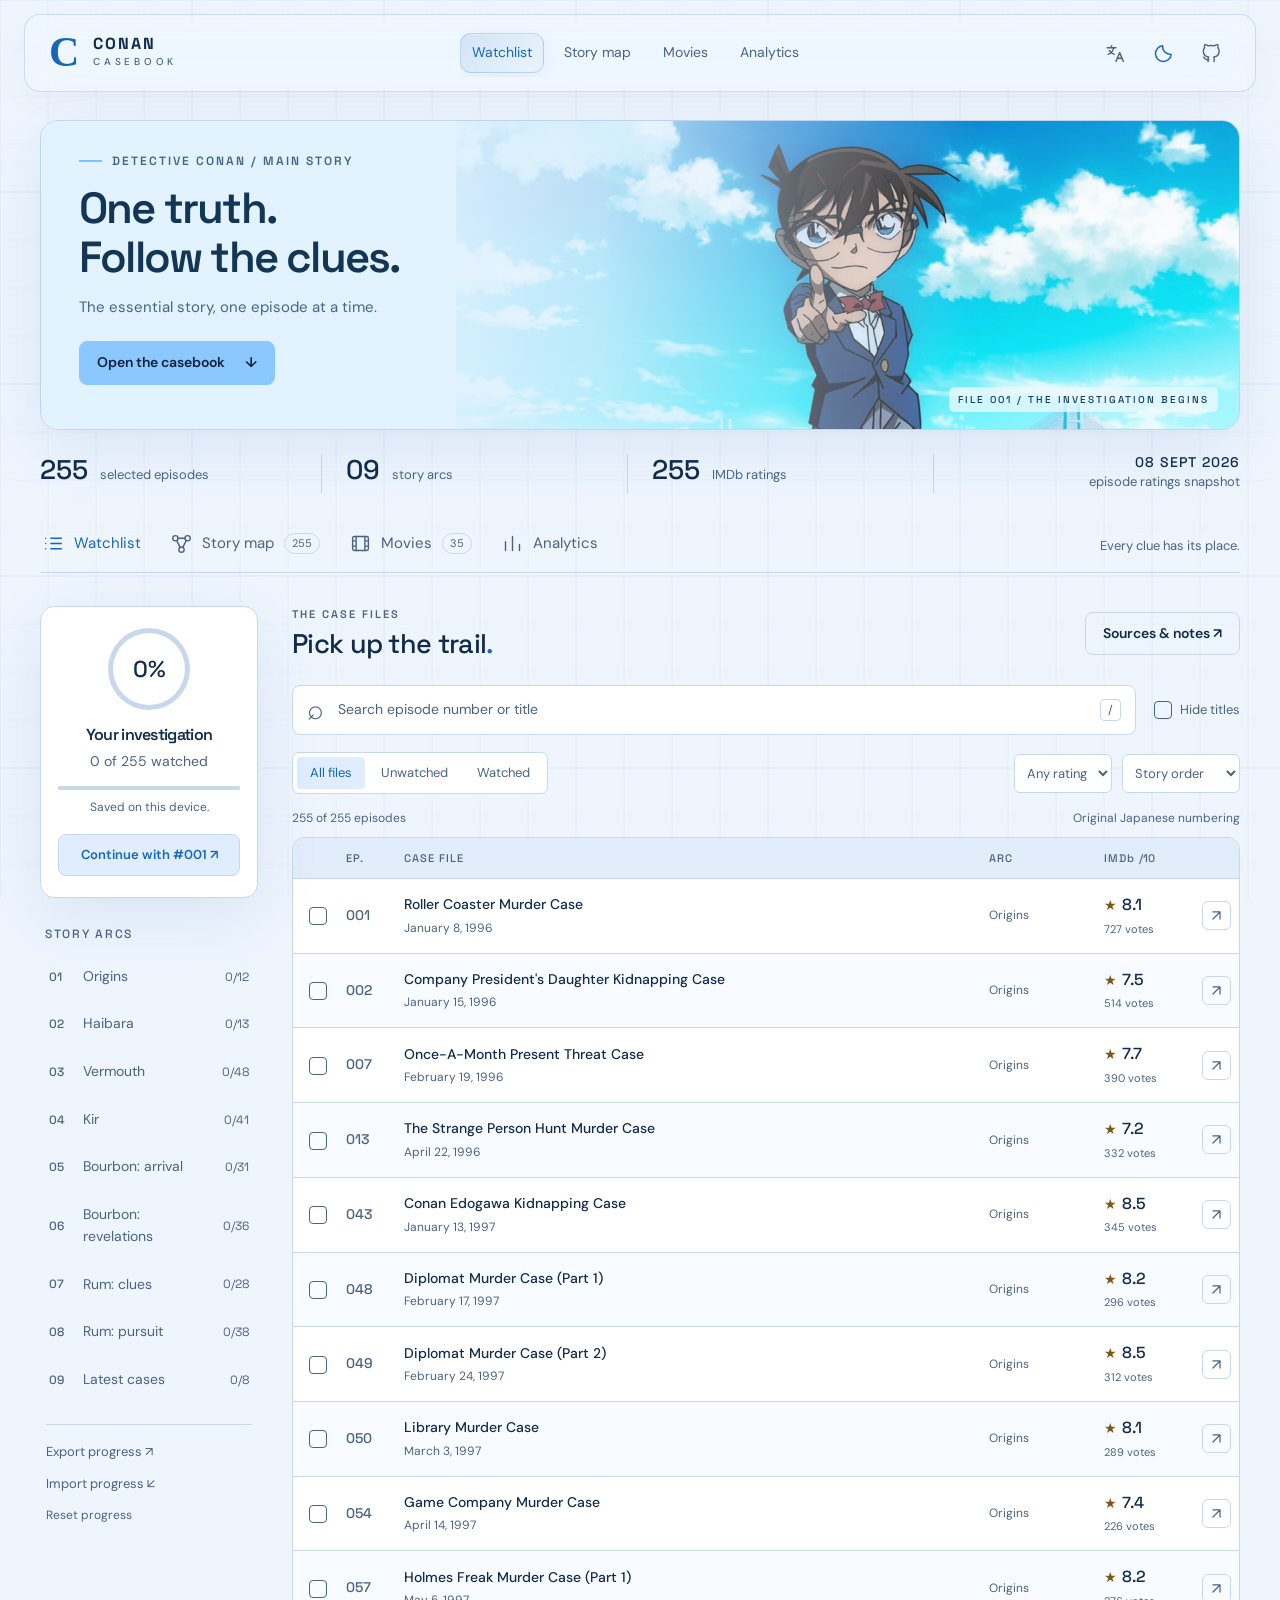
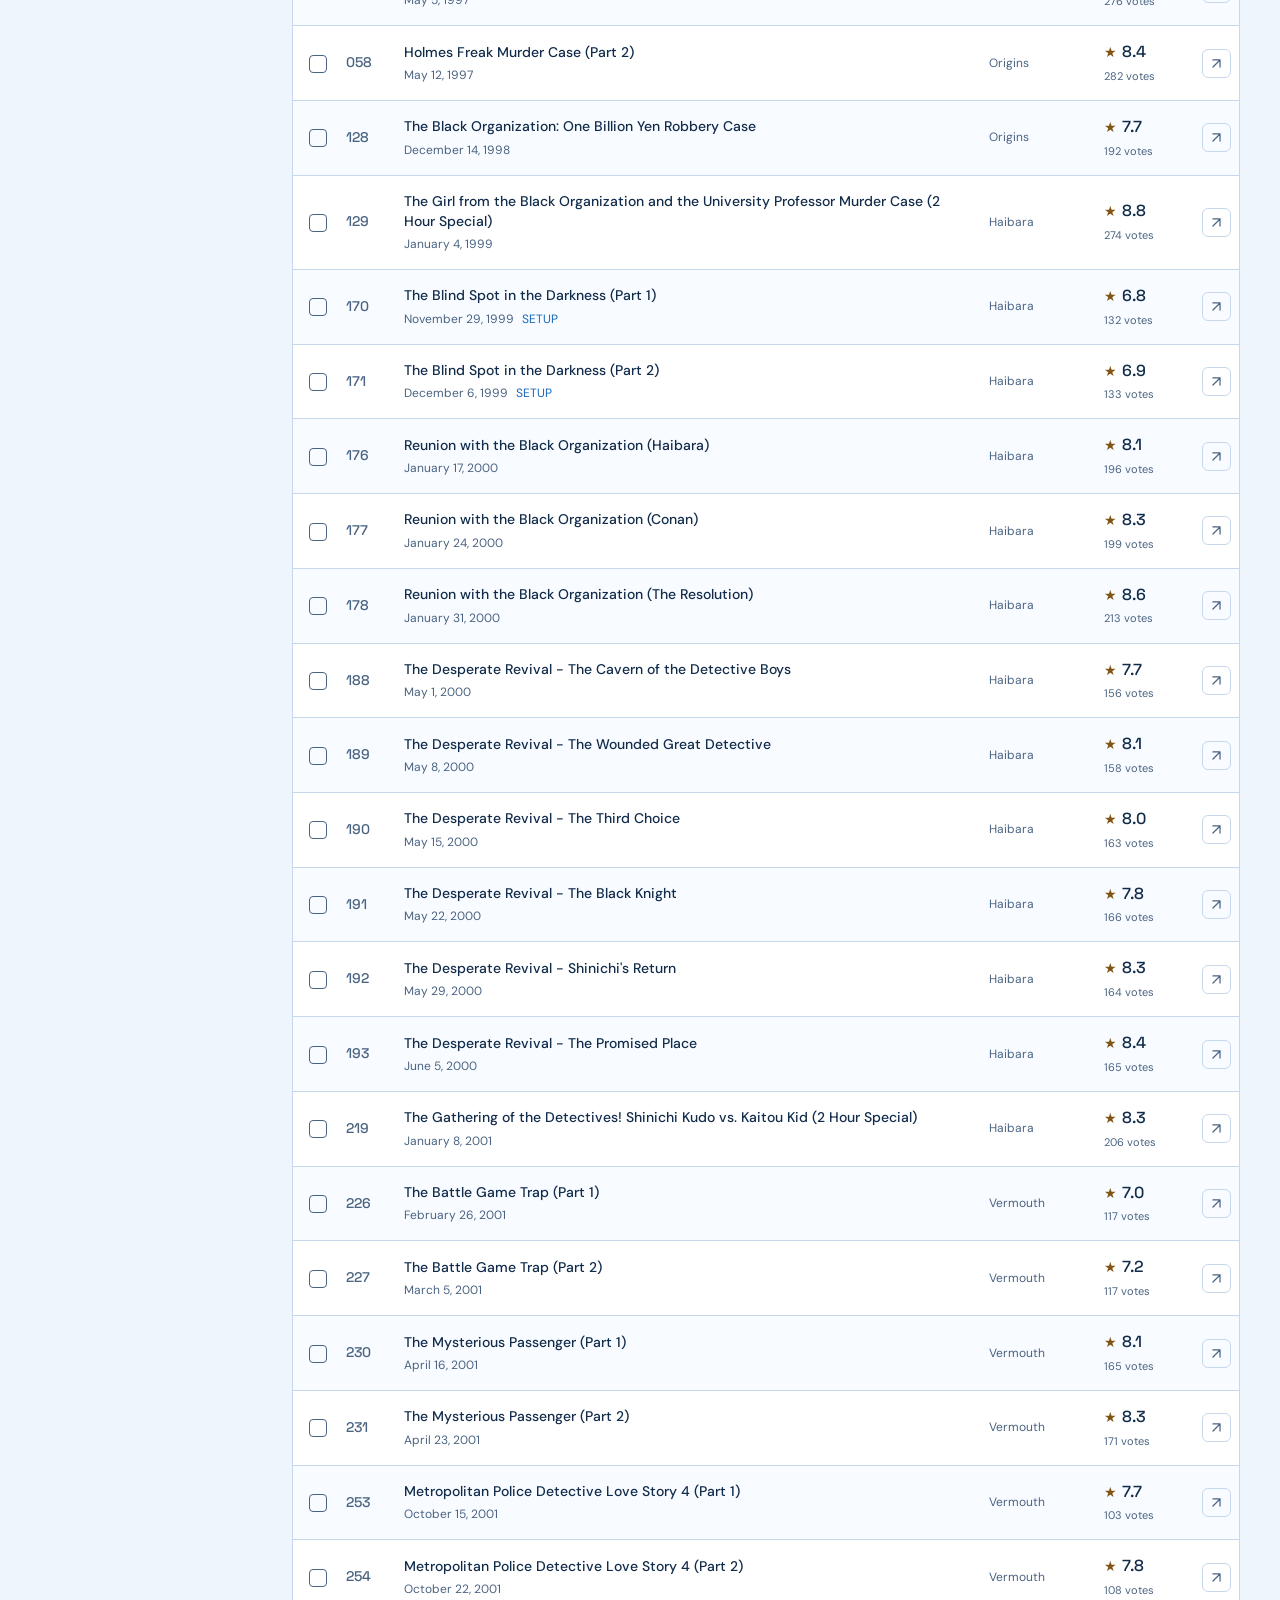
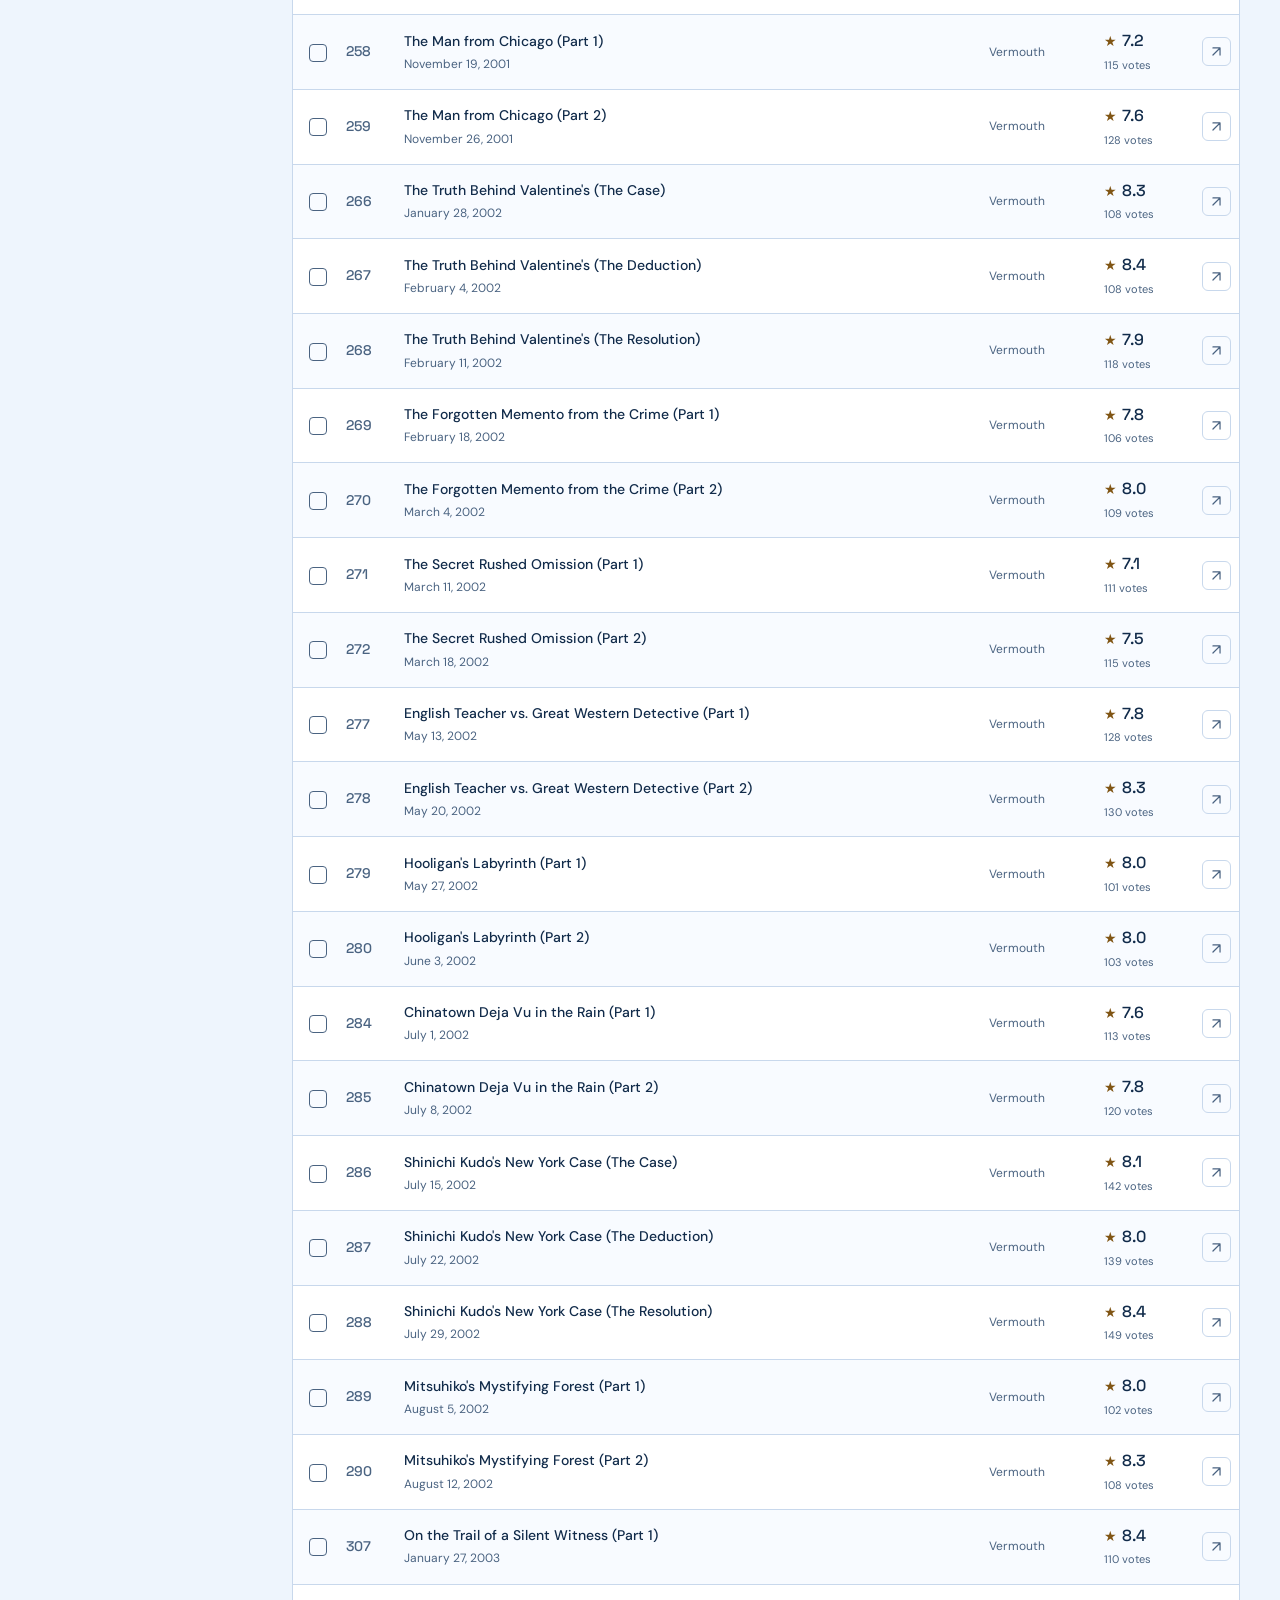
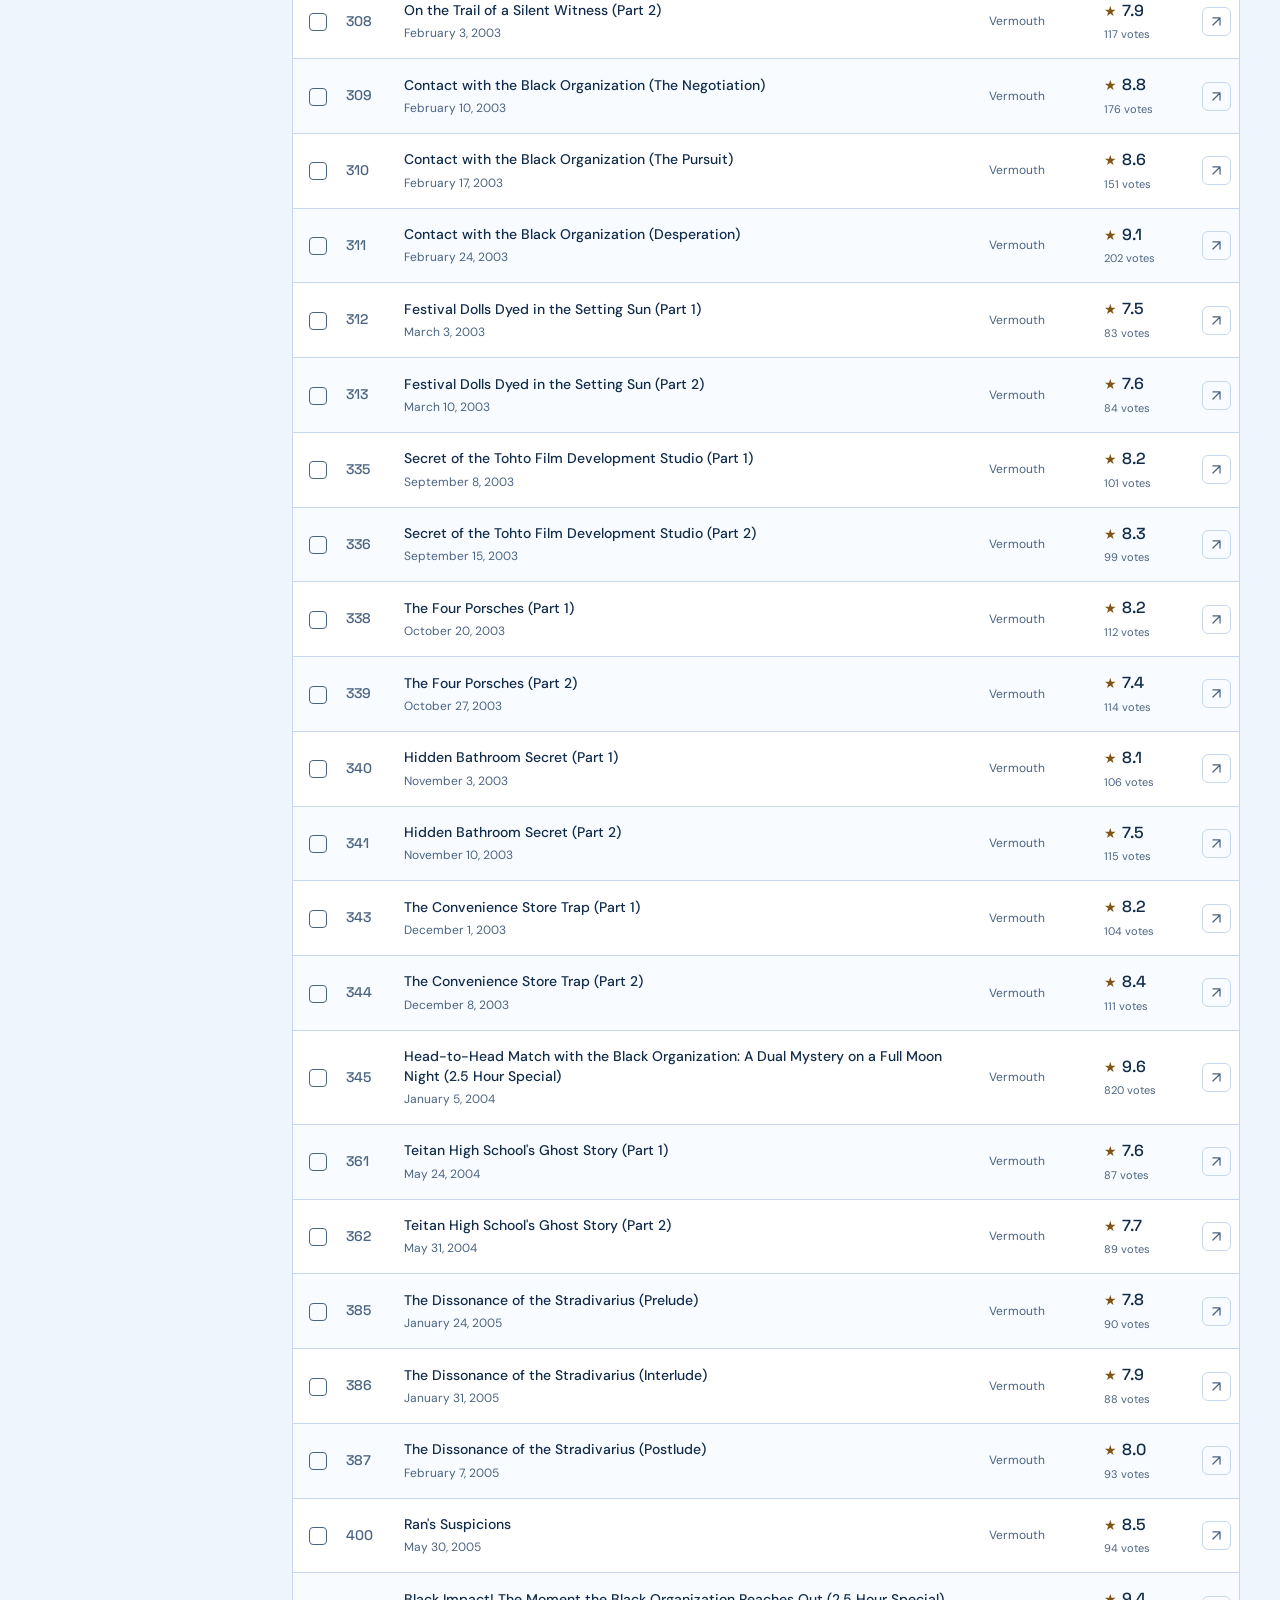
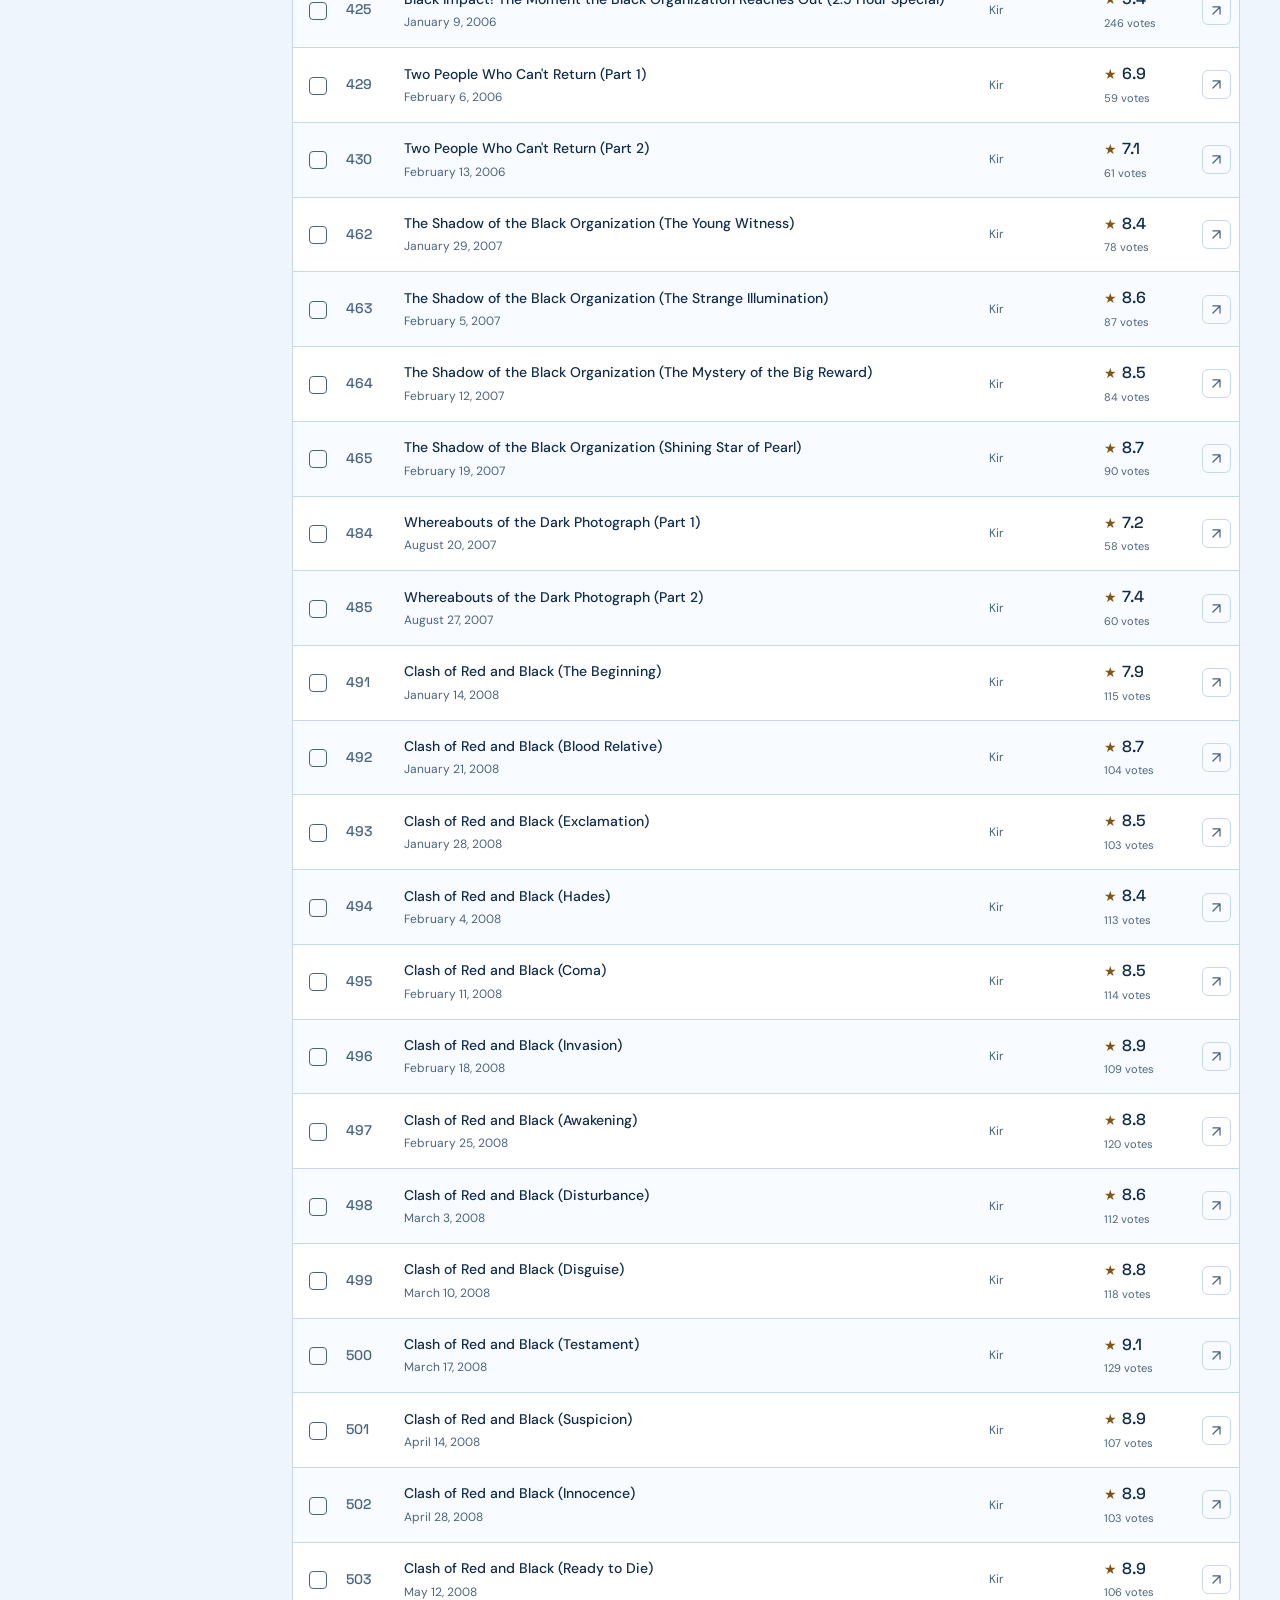
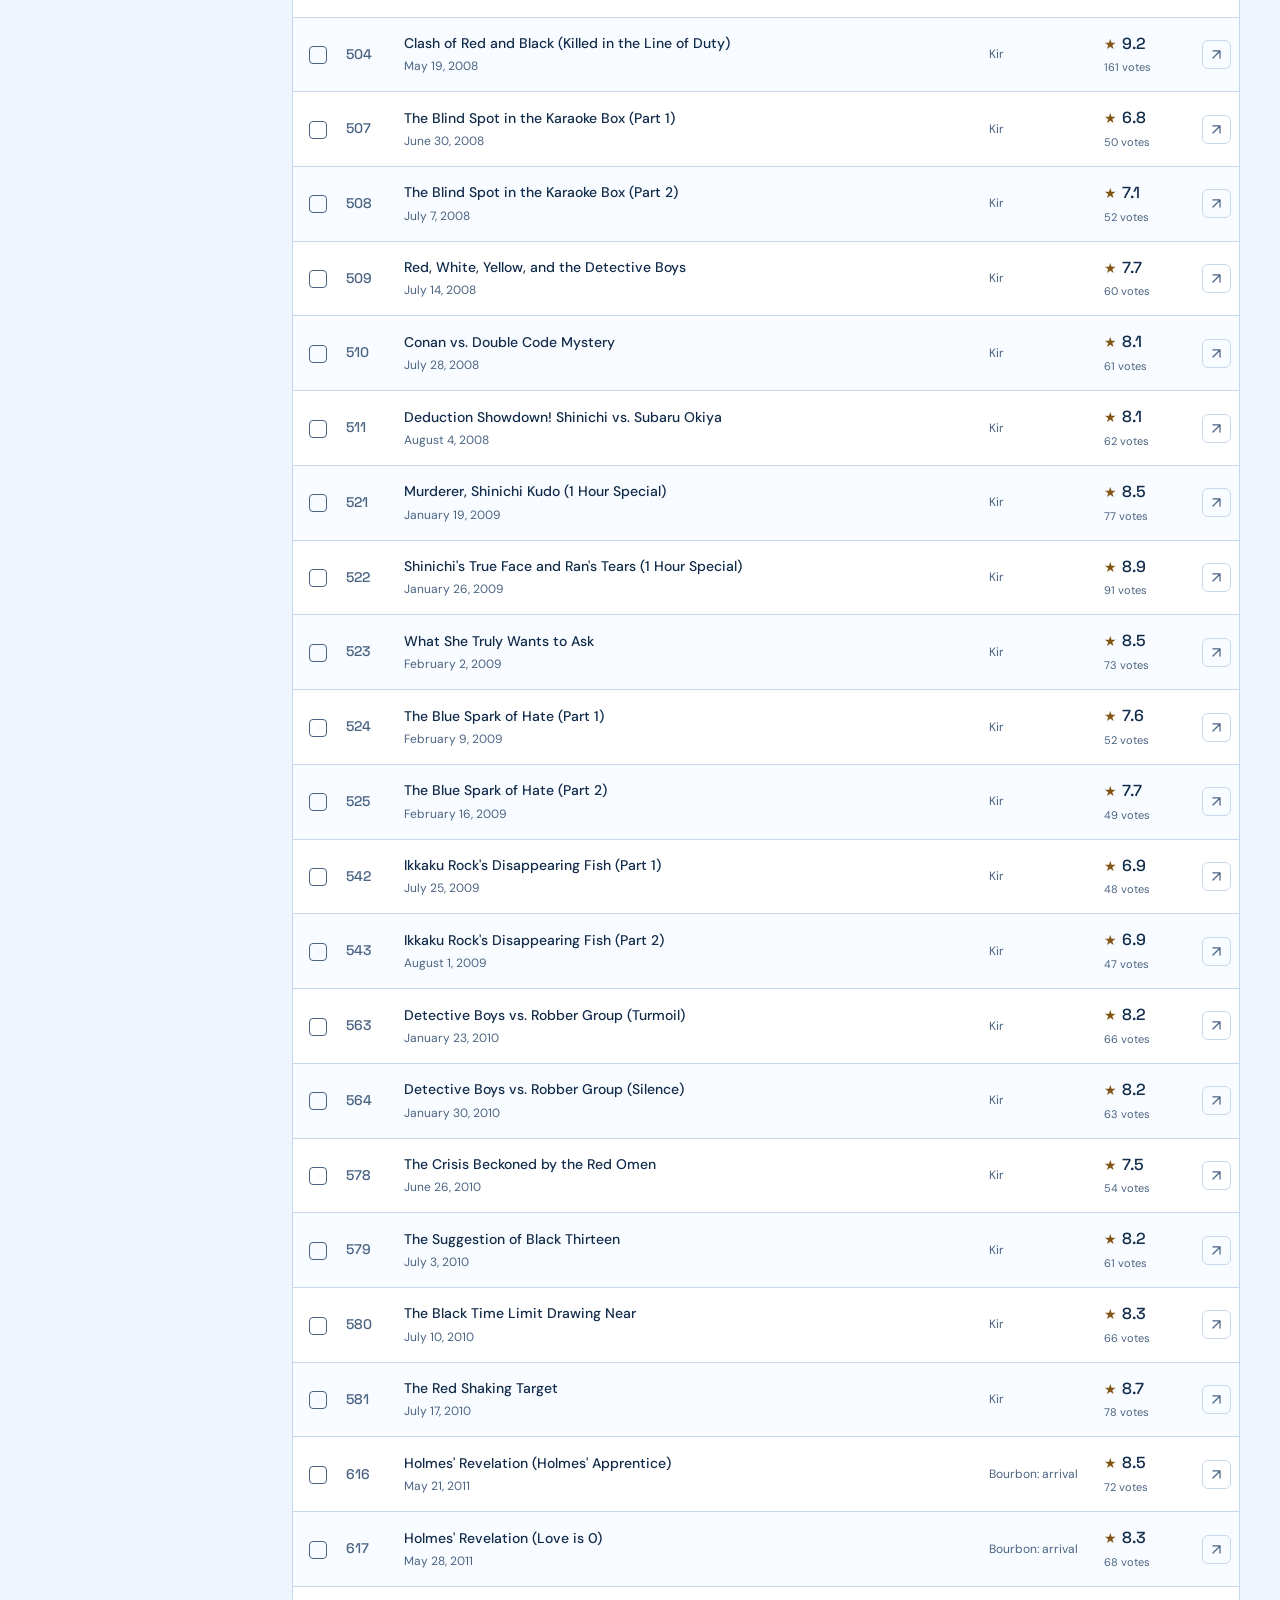
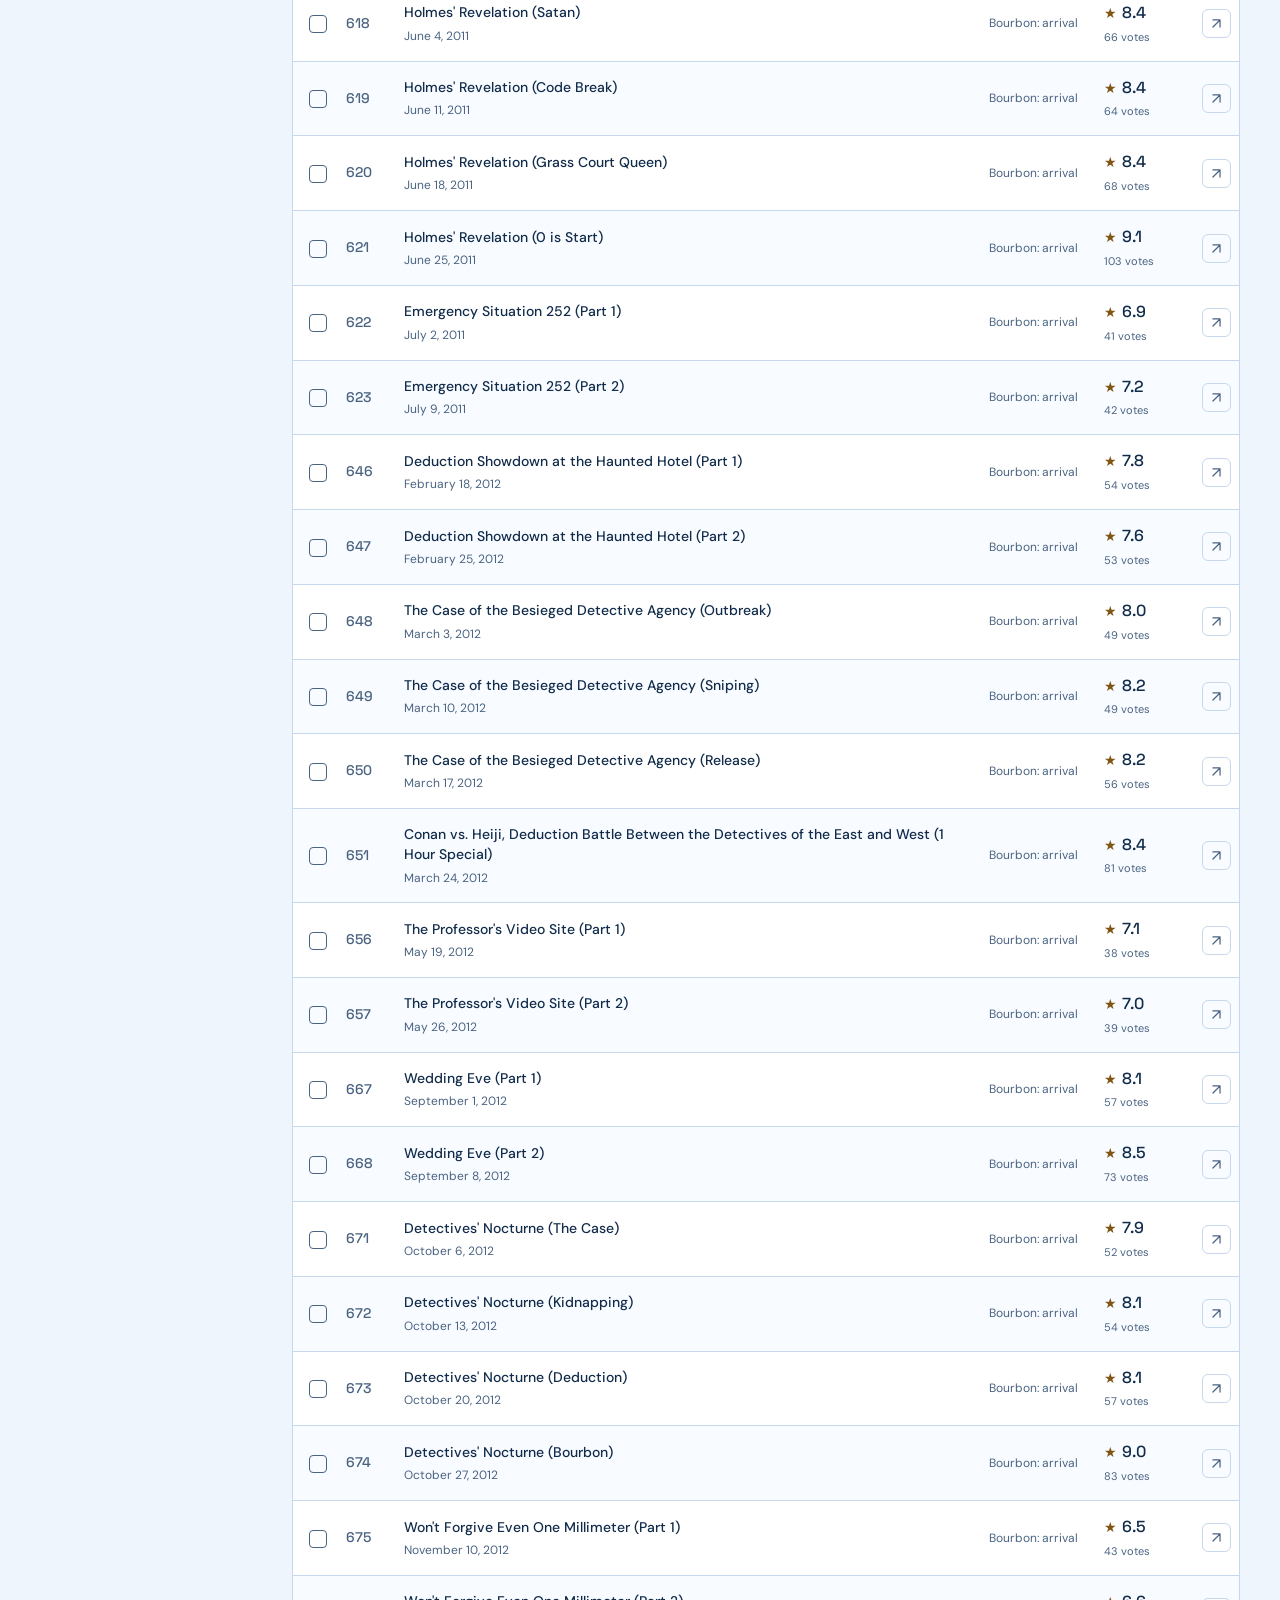
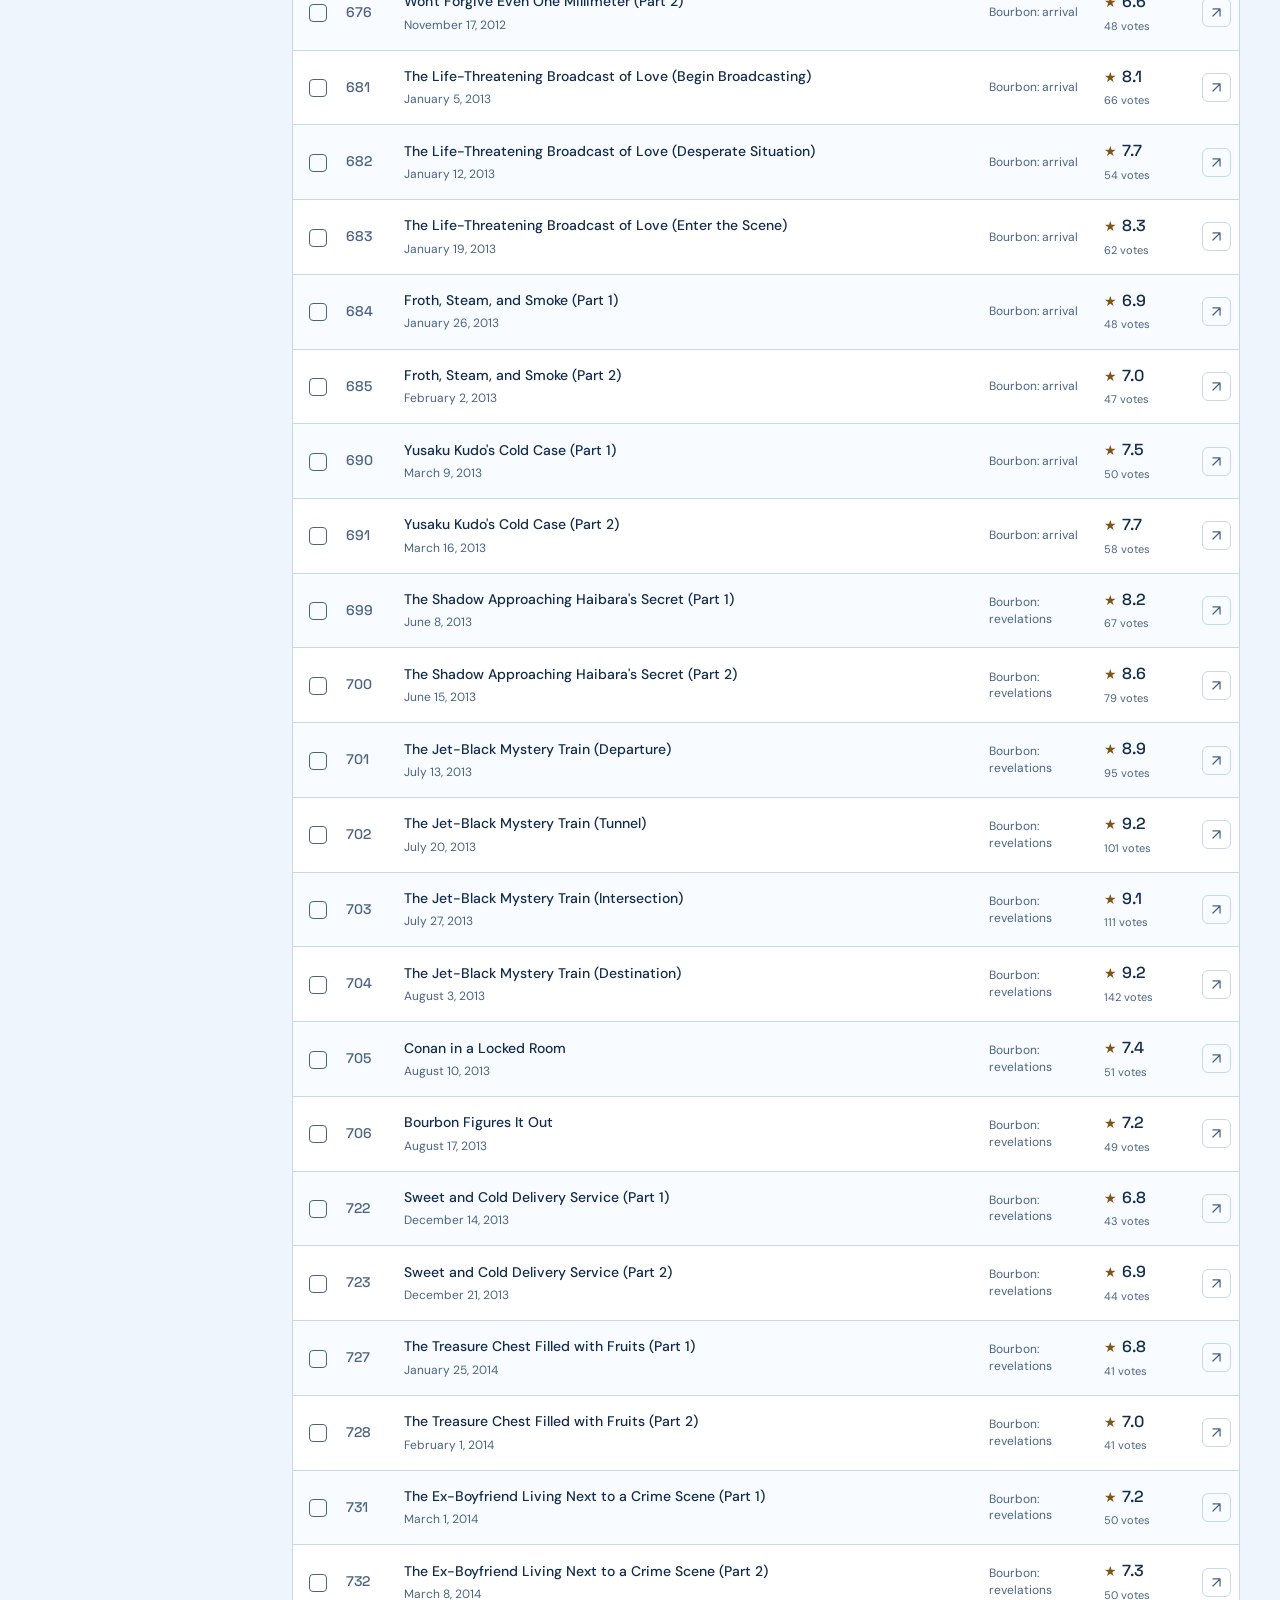
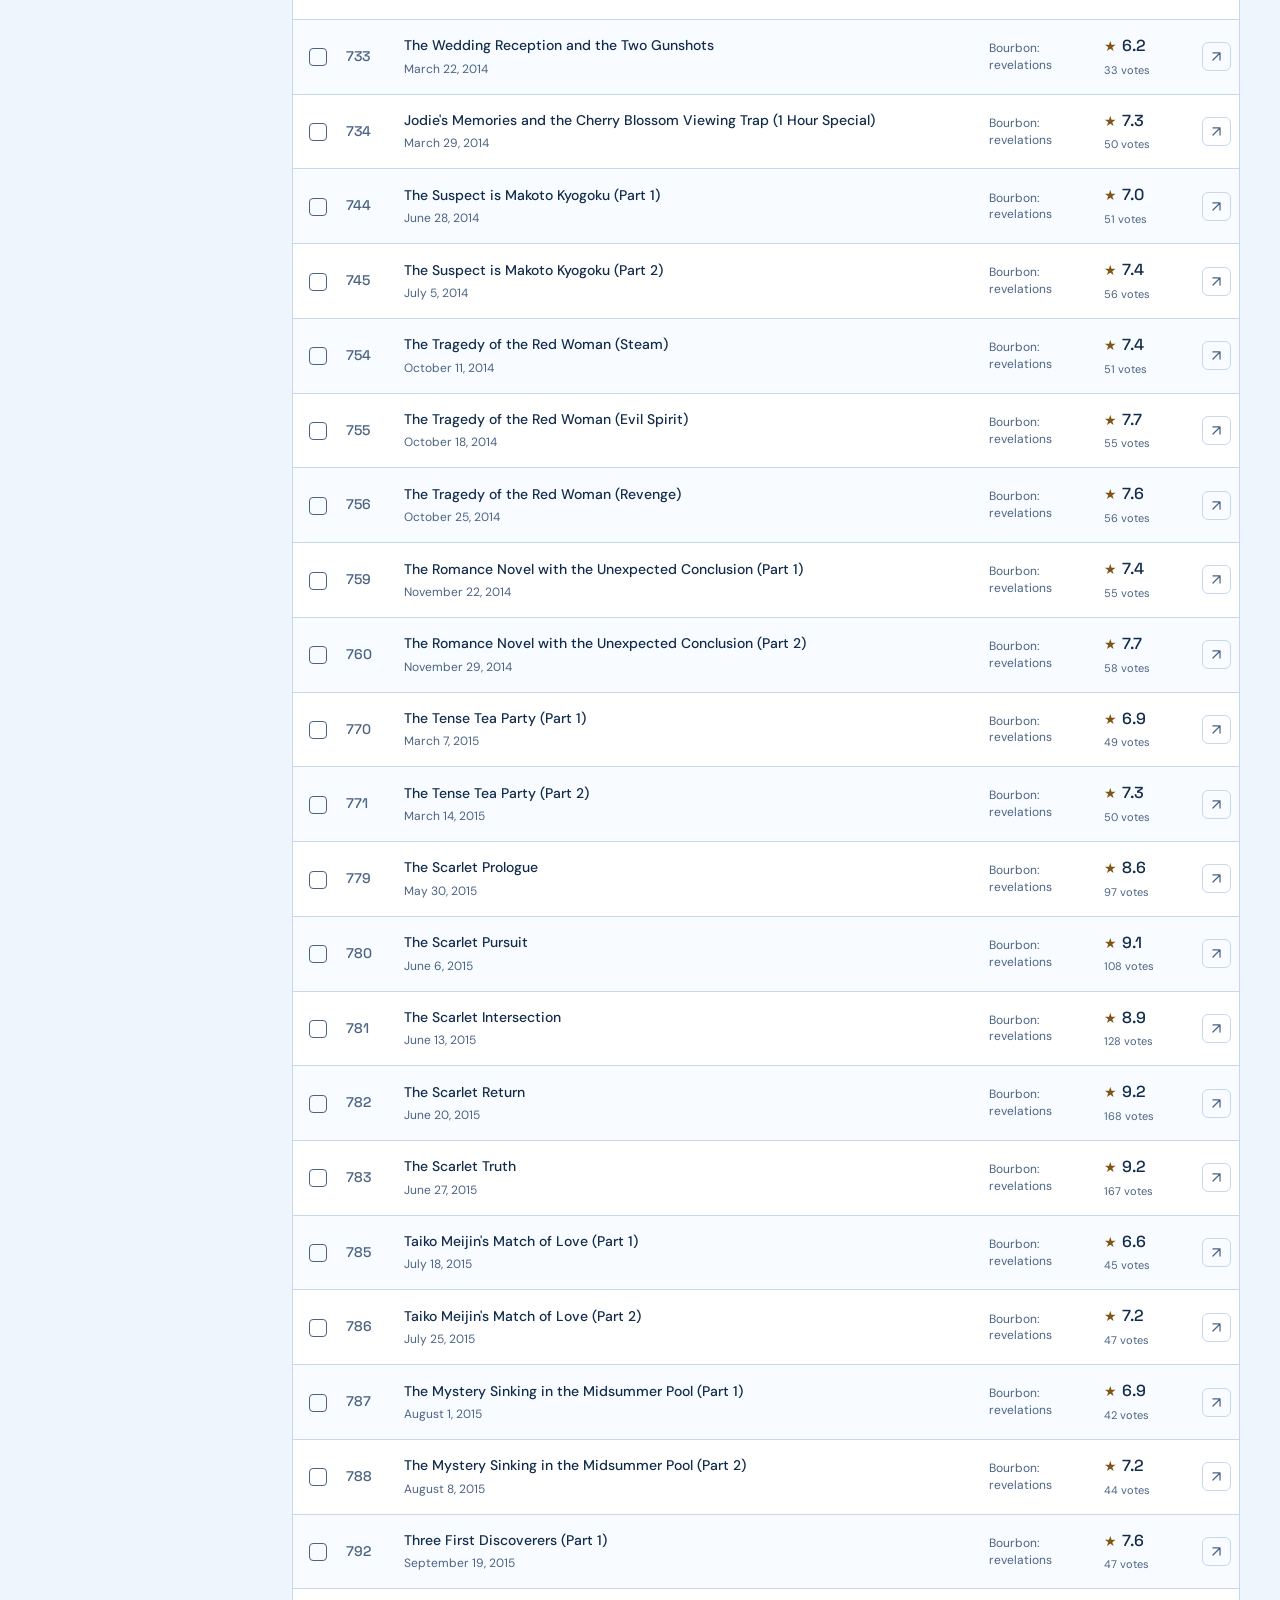
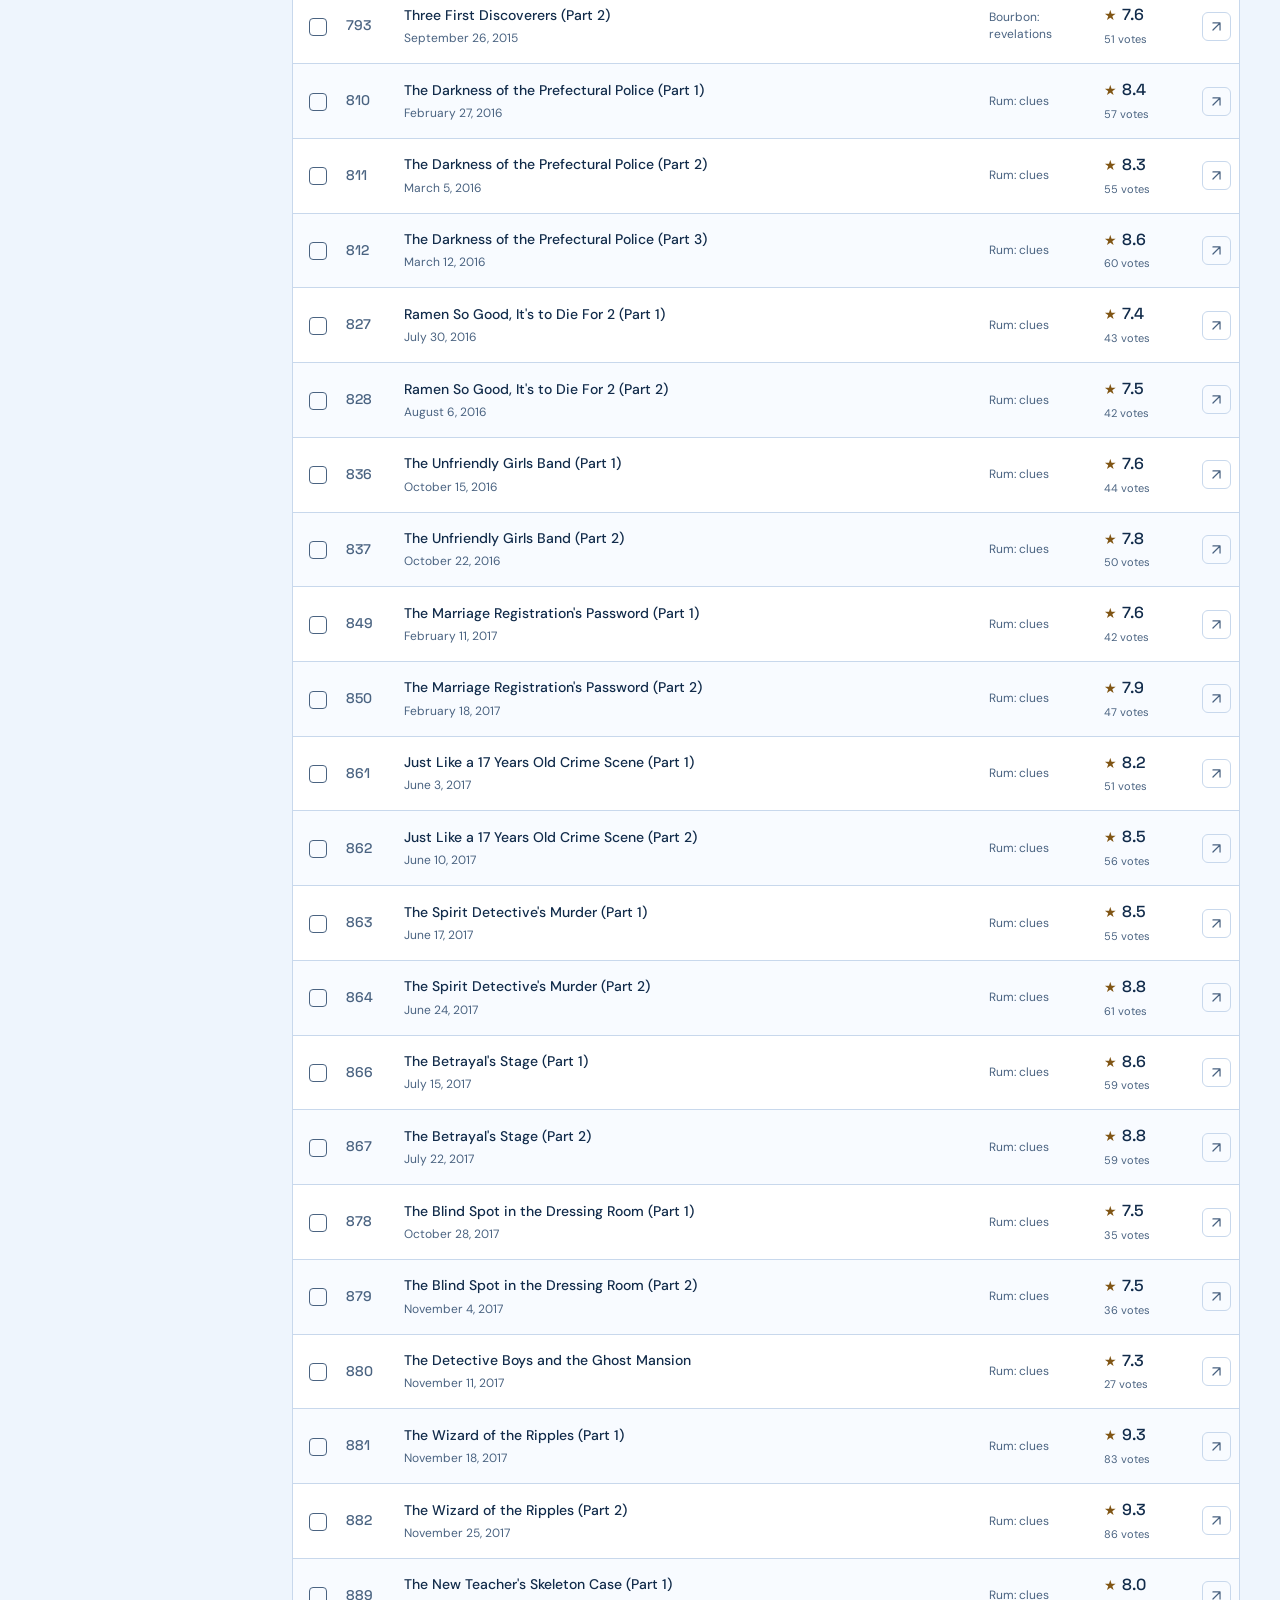
==== commit 5b3be4f7: "Redesign analytics, add story-map energy, drop rendered guide pages" ====
--- a/index.html
+++ b/index.html
@@ -8,22 +8,22 @@
   <title>Conan Casebook | The Main Story</title>
   <link rel="icon" href="assets/favicon.svg?v=2" type="image/svg+xml">
   <script src="assets/theme.js"></script>
-  <link rel="stylesheet" href="assets/style.css?v=10">
+  <link rel="stylesheet" href="assets/style.css?v=11">
   <script src="assets/episodes.js?v=7" defer></script>
   <script src="assets/core.js" defer></script>
-  <script src="assets/graph-core.js" defer></script>
-  <script src="assets/graph.js" defer></script>
+  <script src="assets/graph-core.js?v=11" defer></script>
+  <script src="assets/graph.js?v=11" defer></script>
   <script src="assets/movies-data.js?v=7" defer></script>
   <script src="assets/movies-core.js" defer></script>
   <script src="assets/movies.js?v=7" defer></script>
-  <script src="assets/analytics-core.js" defer></script>
-  <script src="assets/analytics.js" defer></script>
-  <script src="assets/app.js?v=8" defer></script>
-  <script src="assets/locales.js?v=10" defer></script>
-  <script src="assets/language.js?v=10" defer></script>
-  <script src="assets/navigation.js?v=10" defer></script>
+  <script src="assets/analytics-core.js?v=11" defer></script>
+  <script src="assets/analytics.js?v=11" defer></script>
+  <script src="assets/app.js?v=11" defer></script>
+  <script src="assets/locales.js?v=11" defer></script>
+  <script src="assets/language.js?v=11" defer></script>
+  <script src="assets/navigation.js?v=11" defer></script>
   <script src="assets/grid-core.js" defer></script>
-  <script src="assets/presentation.js?v=10" defer></script>
+  <script src="assets/presentation.js?v=11" defer></script>
 </head>
 <body>
   <div class="ambient" aria-hidden="true"><div class="ambient-grid"></div><canvas id="ambient-canvas"></canvas><div class="pointer-light"></div></div>
@@ -35,17 +35,15 @@
       <a href="#story-map" data-view-link="graph">Story map</a>
       <a href="#movies" data-view-link="movies">Movies</a>
       <a href="#analytics" data-view-link="analytics">Analytics</a>
-      <a class="nav-guide" href="guide.html">Guide</a>
     </nav>
     <div class="nav-tools">
       <div class="language-control">
         <button id="language-toggle" class="icon-button" aria-label="Choose language" aria-expanded="false" aria-controls="language-card" aria-haspopup="menu"><svg viewBox="0 0 24 24" aria-hidden="true"><path d="M2.5 5.5h10M7.5 3v2.5M10 5.5c-.7 3.2-2.8 5.8-6.5 7.5M5 8.6c1.2 1.9 3 3.4 5.4 4.4M12.5 21l4.25-10L21 21M14.1 17.4h5.3"/></svg></button>
         <div id="language-card" class="language-card" role="menu" aria-label="Website language" hidden>
-          <p class="eyebrow">LANGUAGE</p>
-          <button role="menuitemradio" aria-checked="true" data-language="en"><span lang="en">English</span><small>EN</small></button>
-          <button role="menuitemradio" aria-checked="false" data-language="ckb"><span lang="ckb" dir="rtl">کوردیی ناوەندی</span><small>CKB</small></button>
-          <button role="menuitemradio" aria-checked="false" data-language="ar"><span lang="ar" dir="rtl">العربية</span><small>AR</small></button>
-          <button role="menuitemradio" aria-checked="false" data-language="ja"><span lang="ja">日本語</span><small>JA</small></button>
+          <button role="menuitemradio" aria-checked="true" data-language="en"><span lang="en">English</span></button>
+          <button role="menuitemradio" aria-checked="false" data-language="ckb"><span lang="ckb" dir="rtl">کوردیی ناوەندی</span></button>
+          <button role="menuitemradio" aria-checked="false" data-language="ar"><span lang="ar" dir="rtl">العربية</span></button>
+          <button role="menuitemradio" aria-checked="false" data-language="ja"><span lang="ja">日本語</span></button>
         </div>
       </div>
       <button id="theme-toggle" class="icon-button theme-toggle" aria-label="Switch to light theme" title="Switch theme">
@@ -89,7 +87,7 @@
         <div class="table-wrap"><table class="episode-table"><caption class="sr-only">Selected main-story episodes with individual IMDb ratings and watch status</caption><thead><tr><th scope="col"><span class="sr-only">Watched</span></th><th scope="col">EP.</th><th scope="col">CASE FILE</th><th scope="col" class="arc-column">ARC</th><th scope="col">IMDb <span>/10</span></th><th scope="col"><span class="sr-only">Sources and episode details</span></th></tr></thead><tbody id="episode-list"></tbody></table></div>
         <div class="empty-state" id="empty-state" hidden><span aria-hidden="true">⌕</span><h3>No clues here.</h3><p>Try another title, episode number, or filter.</p><button class="button primary" id="clear-filters">Clear filters</button></div>
         <p class="list-footnote">Ratings checked 7 September 2026. Titles and linked sources may reveal story details.</p>
-        <noscript><p>This interactive watchlist needs JavaScript. <a href="guide.html">Read the complete Markdown guide</a>.</p></noscript>
+        <noscript><p>This interactive watchlist needs JavaScript. <a href="https://github.com/SawabS/DetectiveConanMainPlot/blob/main/detective_conan_main_story_watch_guide.md">Read the complete Markdown guide</a>.</p></noscript>
       </div>
     </section>
     <section id="story-map" class="graph-panel" role="tabpanel" aria-labelledby="graph-tab" hidden>
@@ -102,12 +100,12 @@
       <div class="graph-layout">
         <div class="graph-stage" id="graph-stage">
           <svg id="story-graph" viewBox="0 0 1200 1000" aria-labelledby="graph-svg-title graph-svg-description" tabindex="0"><title id="graph-svg-title">Detective Conan arc and episode map</title><desc id="graph-svg-description">Nine arc clusters with one node per selected episode. Select a node for details. Use arrow keys to move between nodes, plus and minus to zoom, and Home to fit all. Drag the empty canvas to pan. Use the episode search or arc selector as an alternative.</desc><g id="graph-world"></g></svg>
-          <p class="graph-hint">Drag to explore · + / − to zoom · Select a node</p>
+          <p class="graph-hint">Drag to explore · + / − to zoom · Select a node to see its links</p>
           <div class="graph-watermark" aria-hidden="true">The main story<br><span>001 → 1205</span></div>
         </div>
         <aside class="graph-inspector" id="graph-inspector" aria-label="Selected arc or episode"><div id="graph-card"></div></aside>
       </div>
-      <div class="graph-legend"><span><i class="legend-node"></i>Episode</span><span><i class="legend-hub"></i>Arc</span><span><i class="legend-watched" aria-hidden="true"><svg viewBox="-7 -7 14 14"><path d="M-3.5 0-1.3 2.5 3.5-2.5"/></svg></i>Watched</span><span><i class="legend-edge"></i>Arc watch order</span><span>Node size: IMDb rating</span></div>
+      <div class="graph-legend"><span><i class="legend-node"></i>Episode</span><span><i class="legend-hub"></i>Arc</span><span><i class="legend-watched" aria-hidden="true"><svg viewBox="-7 -7 14 14"><path d="M-3.5 0-1.3 2.5 3.5-2.5"/></svg></i>Watched</span><span><i class="legend-edge"></i>Arc watch order</span><span><i class="legend-energy"></i>Energy: links from the selection</span><span>Node size: IMDb rating</span></div>
       <p id="graph-status" class="graph-status" role="status" aria-live="polite">255 episodes across nine arcs.</p>
     </section>
     <section id="movies" class="movies-panel" role="tabpanel" aria-labelledby="movies-tab" hidden>
@@ -121,46 +119,37 @@
         <label><span class="sr-only">Movie watch status</span><select id="movie-status"><option value="all">Any status</option><option value="unwatched">Unwatched</option><option value="watched">Watched</option></select></label>
         <label><span class="sr-only">Sort movies</span><select id="movie-sort"><option value="release">Release order</option><option value="newest">Newest first</option></select></label>
       </div>
-      <div class="results-meta"><p id="movie-result-count" role="status" aria-live="polite" tabindex="-1">35 films</p><a href="movie-guide.html">Full movie checklist ↗</a></div>
+      <div class="results-meta"><p id="movie-result-count" role="status" aria-live="polite" tabindex="-1">35 films</p><a href="https://github.com/SawabS/DetectiveConanMainPlot/blob/main/detective_conan_movies.md" target="_blank" rel="noopener noreferrer">Full movie checklist ↗</a></div>
       <div id="movie-grid" class="movie-grid"></div>
       <div id="movie-empty" class="empty-state" hidden><h3>No matching films.</h3><p>Try another title, year, or category.</p><button id="movie-clear" class="button quiet">Clear filters</button></div>
       <div class="movie-sources"><p id="movie-reviewed">Catalog checked 7 September 2026. Japanese release dates. TV specials, OVAs, and unreleased films are excluded.</p><p><a href="https://www.detectiveconanworld.com/wiki/Movies" target="_blank" rel="noopener noreferrer">Detective Conan World ↗</a> · <a href="https://www.tms-e.co.jp/global/alltitles/conan/" target="_blank" rel="noopener noreferrer">TMS official catalog ↗</a> · <a href="data/movies.json">Movie data ↗</a></p><p>Artwork belongs to its respective rights holders. Image sources are recorded in the movie data.</p></div>
-      <noscript><p><a href="movie-guide.html">Read the complete movie checklist</a>.</p></noscript>
+      <noscript><p><a href="https://github.com/SawabS/DetectiveConanMainPlot/blob/main/detective_conan_movies.md">Read the complete movie checklist</a>.</p></noscript>
     </section>
     <section id="analytics" class="analytics-panel" role="tabpanel" aria-labelledby="analytics-tab" hidden>
-      <div class="analytics-heading"><div><p class="eyebrow">THE EVIDENCE ROOM</p><h2>Follow the numbers.</h2><p>Find the peaks. Trace the years. Plan your next watch.</p></div><a class="button quiet" href="methodology.html">How we count ↗</a></div>
+      <div class="analytics-heading"><div><p class="eyebrow">THE EVIDENCE ROOM</p><h2>Follow the numbers.</h2><p>Where the story peaks, which arcs fans rate highest, and how long you have left.</p></div><a class="button quiet" href="https://github.com/SawabS/DetectiveConanMainPlot/blob/main/data/analytics-methodology.md" target="_blank" rel="noopener noreferrer">How we count ↗</a></div>
       <div class="analytics-controls">
         <div class="analytics-scope" role="group" aria-label="Analytics dataset"><button data-analytics-scope="episodes" aria-pressed="true">Main episodes <span>255</span></button><button data-analytics-scope="movies" aria-pressed="false">Movies <span>35</span></button></div>
-        <label class="hide-titles"><input id="analytics-hide-titles" type="checkbox">Hide titles</label><button id="analytics-export" class="button quiet">Export filtered CSV ↗</button>
-      </div>
-      <div class="analytics-filters">
-        <label class="search-box"><span aria-hidden="true">⌕</span><input id="analytics-search" type="search" placeholder="Title, episode number, or year" aria-label="Search analytics by title, number, or year"></label>
-        <label>Arc / category<select id="analytics-group"><option value="all">All arcs</option></select></label>
-        <label>Release year<select id="analytics-year"><option value="all">All years</option></select></label>
-        <label>Watch status<select id="analytics-status"><option value="all">All entries</option><option value="unwatched">Unwatched</option><option value="watched">Watched</option></select></label>
-        <label>Minimum votes<select id="analytics-votes"><option value="0">Any vote count</option><option value="100">100+ votes</option><option value="500">500+ votes</option><option value="1000">1,000+ votes</option></select></label>
-        <label>IMDb band<select id="analytics-band"><option value="all">All ratings</option><option value="low">Below 6</option><option value="6">6 to &lt;7</option><option value="7">7 to &lt;8</option><option value="8">8 to &lt;9</option><option value="9">9 to 10</option></select></label>
-        <button id="analytics-reset" class="text-button">Reset filters</button>
+        <button id="analytics-focus" class="analytics-focus" data-clear-focus hidden></button>
+        <label class="hide-titles"><input id="analytics-unwatched" type="checkbox">Unwatched only</label>
+        <label class="hide-titles"><input id="analytics-hide-titles" type="checkbox">Hide titles</label>
+        <button id="analytics-export" class="button quiet">Export CSV ↗</button>
       </div>
       <p id="analytics-status-text" class="analytics-status" role="status" aria-live="polite"></p>
       <div id="analytics-kpis" class="analytics-kpis"></div>
-      <div id="analytics-empty" class="empty-state" hidden><h3>No matching entries.</h3><p>Try another filter or reset to the full selection.</p></div>
+      <div id="analytics-empty" class="empty-state" hidden><h3>Case closed.</h3><p>Every entry in this view is watched. Turn off Unwatched only to see the full picture.</p></div>
       <div id="analytics-content">
-        <div id="analytics-highlights" class="analytics-highlights"></div>
-        <section class="analytics-card analytics-explorer" aria-labelledby="analytics-explorer-title">
-          <div class="analytics-card-heading"><div><p class="eyebrow">EVERY ENTRY</p><h3 id="analytics-explorer-title">One bar. One case.</h3></div><div class="analytics-chart-controls"><label>Measure<select id="analytics-metric"><option value="rating">IMDb / 10</option><option value="runtime">Listed duration (min)</option></select></label><label>Order<select id="analytics-sort"><option value="order">Release order</option><option value="rating">Highest rated</option><option value="runtime">Longest duration</option></select></label></div></div>
-          <p id="analytics-explorer-note" class="chart-note"></p>
-          <div class="analytics-explorer-layout"><div><div id="analytics-entry-scroll" class="analytics-chart-scroll" tabindex="0" aria-label="Scrollable entry chart"><div id="analytics-entry-chart"></div></div><p class="chart-note">Select a bar for its card. Use arrow keys between bars. Scroll sideways for every entry.</p></div><aside id="analytics-inspector" class="analytics-inspector" aria-label="Selected analytics entry"></aside></div>
+        <section id="analytics-timeline-card" class="analytics-card" aria-labelledby="analytics-timeline-title">
+          <div class="analytics-card-heading"><div><p class="eyebrow">RATINGS ACROSS THE STORY</p><h3 id="analytics-timeline-title">Ratings across the story.</h3><p id="analytics-timeline-subtitle" class="chart-note"></p></div></div>
+          <div class="analytics-explorer-layout"><div><div class="analytics-chart-scroll"><div id="analytics-timeline-chart" class="analytics-timeline-chart"></div></div><div id="analytics-legend" class="analytics-legend"></div></div><aside id="analytics-inspector" class="analytics-inspector" aria-label="Selected entry" aria-live="polite"></aside></div>
         </section>
         <div class="analytics-charts">
-          <section class="analytics-card" aria-labelledby="analytics-group-title"><div class="analytics-card-heading"><div><p class="eyebrow">THE BIG PICTURE</p><h3 id="analytics-group-title">Compare the arcs</h3></div><label class="analytics-compact-label">Measure<select id="analytics-group-metric"><option value="median">Median IMDb</option><option value="time">Listed hours</option></select></label></div><div id="analytics-group-chart" class="analytics-group-bars"></div><p class="chart-note">Select a group to filter. Medians exclude missing ratings; every rated entry has equal weight.</p></section>
-          <section class="analytics-card" aria-labelledby="analytics-distribution-title"><div class="analytics-card-heading"><div><p class="eyebrow">FAN RATINGS</p><h3 id="analytics-distribution-title">Where scores land</h3></div></div><div id="analytics-distribution-chart" class="analytics-small-chart"></div><p id="analytics-distribution-note" class="chart-note"></p></section>
-          <section class="analytics-card analytics-timeline" aria-labelledby="analytics-timeline-title"><div class="analytics-card-heading"><div><p class="eyebrow">THROUGH THE YEARS</p><h3 id="analytics-timeline-title">The release trail</h3></div></div><div class="analytics-chart-scroll" tabindex="0" aria-label="Scrollable annual release chart"><div id="analytics-year-chart"></div></div><p class="chart-note">Selected entries by original Japanese release year, including zero-release years. Select a year to filter. This is not the complete TV series.</p></section>
+          <section class="analytics-card" aria-labelledby="analytics-group-title"><div class="analytics-card-heading"><div><p class="eyebrow">ARC BY ARC</p><h3 id="analytics-group-title">Which arcs score highest</h3></div></div><div id="analytics-group-chart" class="analytics-arc-rows"></div><p id="analytics-group-note" class="chart-note"></p></section>
+          <section class="analytics-card" aria-labelledby="analytics-top-title"><div class="analytics-card-heading"><div><p class="eyebrow">MUST-WATCH</p><h3 id="analytics-top-title">Top rated</h3></div></div><ol id="analytics-top" class="analytics-top"></ol><p id="analytics-top-note" class="chart-note"></p></section>
         </div>
-        <section class="analytics-planner" aria-labelledby="analytics-planner-title"><div><p class="eyebrow">MAKE TIME FOR THE NEXT CLUE</p><h3 id="analytics-planner-title">Your viewing budget</h3><p id="analytics-planner-description"></p></div><div class="analytics-planner-controls"><label for="analytics-daily-minutes">Daily budget <output id="analytics-daily-label" for="analytics-daily-minutes">60 min</output></label><input id="analytics-daily-minutes" type="range" min="15" max="180" step="15" value="60"><p id="analytics-days"></p></div></section>
+        <section class="analytics-planner" aria-labelledby="analytics-planner-title"><div><p class="eyebrow">MAKE TIME FOR THE NEXT CLUE</p><h3 id="analytics-planner-title">When will you finish?</h3><div class="analytics-progress"><span id="analytics-progress-text"></span><span class="analytics-meter" aria-hidden="true"><i id="analytics-progress-bar"></i></span></div><p id="analytics-planner-description"></p><div id="analytics-next"></div></div><div class="analytics-planner-controls"><label for="analytics-daily-minutes">Daily budget <output id="analytics-daily-label" for="analytics-daily-minutes">60 min a day</output></label><input id="analytics-daily-minutes" type="range" min="15" max="180" step="15" value="60"><p id="analytics-days"></p><p id="analytics-finish" class="analytics-finish"></p></div></section>
       </div>
-      <details class="analytics-table-details"><summary>View the filtered data table</summary><div class="analytics-chart-scroll"><table class="analytics-table"><caption class="sr-only">Filtered entries with IMDb scores, vote counts, release dates, and listed durations</caption><thead><tr><th scope="col">Entry</th><th scope="col">Title</th><th scope="col">Released</th><th scope="col">IMDb /10</th><th scope="col">Votes</th><th scope="col">Listed min</th><th scope="col">Watched</th></tr></thead><tbody id="analytics-table-body"></tbody></table></div></details>
-      <div class="analytics-methodology"><p id="analytics-source-note"></p><p>Episode durations use <a href="https://www.tvmaze.com/shows/5429/meitantei-conan" target="_blank" rel="noopener noreferrer">TVmaze broadcast listings</a> and may include advertising. Movie durations use film listings; editions differ. Time totals are planning figures, not exact streaming playback times.</p><p>IMDb ratings are dated user-score snapshots. A higher vote count indicates more ratings, not a guarantee of quality. Charts describe this curated selection, not every Detective Conan episode. <a href="methodology.html">Definitions & sources ↗</a></p></div>
+      <details class="analytics-table-details"><summary>View the data table</summary><div class="analytics-chart-scroll"><table class="analytics-table"><caption class="sr-only">Entries in this view with IMDb scores, vote counts, release dates, and listed durations</caption><thead><tr><th scope="col">Entry</th><th scope="col">Title</th><th scope="col" id="analytics-group-heading">Arc</th><th scope="col">Released</th><th scope="col">IMDb /10</th><th scope="col">Votes</th><th scope="col">Listed min</th><th scope="col">Watched</th></tr></thead><tbody id="analytics-table-body"></tbody></table></div></details>
+      <div class="analytics-methodology"><p id="analytics-source-note"></p><p>Episode durations use <a href="https://www.tvmaze.com/shows/5429/meitantei-conan" target="_blank" rel="noopener noreferrer">TVmaze broadcast listings</a> and may include advertising. Movie durations use film listings; editions differ. Time totals are planning figures, not exact streaming playback times.</p><p>IMDb ratings are dated user-score snapshots. A higher vote count indicates more ratings, not a guarantee of quality. Charts describe this curated selection, not every Detective Conan episode. <a href="https://github.com/SawabS/DetectiveConanMainPlot/blob/main/data/analytics-methodology.md" target="_blank" rel="noopener noreferrer">Definitions & sources ↗</a></p></div>
       <div id="analytics-tooltip" class="analytics-tooltip" role="tooltip" hidden></div>
     </section>
     <footer><a class="footer-brand" href="#">CONAN CASEBOOK <span>↑</span></a><p>Created by <a class="creator-credit" href="https://github.com/SawabS" target="_blank" rel="noopener noreferrer">SawabS ↗</a><span class="footer-separator"> / </span>Unofficial fan project.</p><button class="text-button" id="credits-button">Artwork credits</button></footer>
--- a/assets/style.css
+++ b/assets/style.css
@@ -8,7 +8,7 @@
   --gold: #eac781; --green: #8cdaca; --blue: #8fc9ff;
   --glass: rgb(9 26 48 / .22); --glass-solid: #10223b; --shadow: 0 20px 70px #0003;
   --graph-bg: #08172c; --graph-grid: #244568; --node-outline: #0a1930;
-  --ambient-rgb: 82, 159, 239; --hero-edge: #193151;
+  --ambient-rgb: 82, 159, 239; --hero-edge: #193151; --mark: #4596e6; --mark-muted: #3d5272;
   --scroll-track: #09182b; --scroll-thumb: #315f91; --scroll-hover: #4b83bd;
   --font: 'DM Sans', system-ui, sans-serif; --display: 'Space Grotesk', system-ui, sans-serif;
 }
@@ -20,7 +20,7 @@
   --gold: #805514; --green: #16766b; --blue: #155faf;
   --glass: rgb(247 251 255 / .22); --glass-solid: #f7fbff; --shadow: 0 18px 65px #285ca31a;
   --graph-bg: #f9fcff; --graph-grid: #aac5e4; --node-outline: #f9fcff;
-  --ambient-rgb: 37, 113, 201; --hero-edge: #bed6ef;
+  --ambient-rgb: 37, 113, 201; --hero-edge: #bed6ef; --mark: #1766b8; --mark-muted: #b3c2d6;
   --scroll-track: #e2edf9; --scroll-thumb: #6999c8; --scroll-hover: #367dbf;
 }
 * { box-sizing: border-box; scrollbar-width: thin; scrollbar-color: var(--scroll-thumb) var(--scroll-track); }
@@ -67,8 +67,6 @@
 .icon-button svg, .view-tabs svg { width: 21px; height: 21px; fill: none; stroke: currentColor; stroke-width: 1.6; stroke-linecap: round; stroke-linejoin: round; }
 .nav-tools .icon-button { background: transparent; transition: color .18s, border-color .18s; }
 .nav-tools .icon-button, .nav-tools .icon-button:hover, .nav-tools .icon-button:active { background: transparent; border-color: transparent; box-shadow: none; }
-.nav-tools .icon-button svg { transition: transform .2s ease; }
-.nav-tools .icon-button:hover:not(:disabled) svg { transform: rotate(-10deg) scale(1.08); }
 .theme-toggle { color: var(--accent); }
 .moon-icon { display: none; }
 [data-theme='light'] .moon-icon { display: block; }
@@ -320,7 +318,7 @@
 @media (max-width: 800px) {
   .topbar { width: calc(100% - 24px); top: 10px; margin-top: 10px; padding: 12px 16px; gap: 15px; }
   .topbar nav { gap: 16px; font-size: 13px; }
-  .nav-guide, .github-icon { display: none; }
+  .github-icon { display: none; }
   .nav-tools { gap: 3px; }
   .page { padding: 22px 16px 0; }
   .hero { min-height: 300px; }
@@ -472,7 +470,6 @@
 @media (max-width: 580px) {
   .topbar { flex-wrap: wrap; }
   .topbar nav { order: 3; width: 100%; justify-content: center; gap: 24px; }
-  .topbar .nav-guide { display: inline; }
   .topbar .nav-tools { margin-left: auto; }
   html { scroll-padding-top: 145px; }
   .view-tabs { width: 100%; gap: 18px; }
@@ -504,42 +501,22 @@
 .analytics-scope button { border: 0; border-radius: 7px; padding: 10px 15px; background: transparent; color: var(--muted); font-weight: 600; font-size: 14px; }
 .analytics-scope button[aria-pressed='true'] { background: var(--accent-soft); color: var(--accent); }
 .analytics-scope span { margin-left: 8px; opacity: .75; font: 12px var(--display); }
-.analytics-filters { display: flex; flex-wrap: wrap; align-items: flex-end; gap: 12px; padding: 18px; border: 1px solid var(--line); border-radius: 12px; background: var(--glass); }
-.analytics-filters>label:not(.search-box), .analytics-chart-controls label, .analytics-compact-label { display: flex; flex-direction: column; gap: 5px; color: var(--muted); font-size: 11px; }
-.analytics-filters .search-box { min-width: 215px; align-self: flex-end; }
-.analytics-filters select { max-width: 160px; min-height: 40px; }
-.analytics-filters>.text-button { padding: 10px 0; margin-left: auto; }
 .analytics-status { margin: 18px 0; font-size: 12px; color: var(--muted); }
 .analytics-kpis { display: grid; grid-template-columns: repeat(4,minmax(0,1fr)); gap: 15px; margin-bottom: 22px; }
 .analytics-kpis>div { padding: 22px; border: 1px solid var(--line); border-radius: 12px; background: var(--panel); }
 .analytics-kpis span, .analytics-kpis small { display: block; color: var(--muted); font-size: 12px; }
 .analytics-kpis strong { display: block; font: 500 clamp(25px,2.8vw,36px)/1.3 var(--display); letter-spacing: -.7px; margin: 10px 0 6px; }
 .analytics-kpis small { font-size: 11px; }
-.analytics-highlights { display: grid; grid-template-columns: repeat(3,minmax(0,1fr)); gap: 15px; margin-bottom: 26px; }
-.analytics-highlights>button { text-align: left; padding: 18px 20px; border: 1px solid var(--line); border-radius: 12px; background: linear-gradient(130deg,rgba(var(--ambient-rgb),.10),transparent); }
-.analytics-highlights>button:hover { border-color: var(--accent); }
-.analytics-highlights span { display: block; font-size: 11px; color: var(--muted); text-transform: uppercase; letter-spacing: 1px; }
-.analytics-highlights strong { display: block; margin-top: 9px; font: 500 27px var(--display); color: var(--accent); }
-.analytics-highlights strong small { font-size: 13px; color: var(--muted); }
-.analytics-highlights p { font-size: 12px; margin: 9px 0 0; color: var(--muted); overflow-wrap: anywhere; }
 .analytics-card { padding: 24px; border: 1px solid var(--line); border-radius: 15px; background: var(--panel); min-width: 0; }
 .analytics-card h3, .analytics-planner h3 { margin: 0; font: 500 22px var(--display); letter-spacing: -.4px; }
 .analytics-card .eyebrow { font-size: 10px; margin-bottom: 7px; }
 .analytics-card-heading { margin-bottom: 16px; align-items: flex-start; }
-.analytics-chart-controls { display: flex; gap: 10px; }
 .chart-note { color: var(--muted); font-size: 11px; line-height: 1.6; }
 .analytics-explorer-layout { display: grid; grid-template-columns: minmax(0,1fr) 270px; gap: 22px; }
 .analytics-explorer-layout>div { min-width: 0; }
 .analytics-chart-scroll { overflow-x: auto; overscroll-behavior-x: contain; max-width: 100%; padding-bottom: 10px; }
 .analytics-chart-scroll svg { display: block; height: auto; }
-.analytics-gridline { stroke: var(--line); stroke-width: .7; stroke-dasharray: 3 5; }
 .analytics-axis { fill: var(--muted); font: 10px var(--font); }
-.analytics-entry-bar { fill: var(--arc-color,var(--accent)); opacity: .68; transition: opacity .16s; }
-.analytics-entry-bar.is-missing { fill: transparent; stroke: var(--muted); stroke-dasharray: 3 2; }
-.analytics-bar-hit { fill: transparent; }
-[data-entry], [data-year] { cursor: pointer; outline: none; }
-[data-entry]:hover .analytics-entry-bar, [data-entry]:focus-visible .analytics-entry-bar, [data-entry][aria-pressed='true'] .analytics-entry-bar { opacity: 1; stroke: var(--ink); stroke-width: 1.2; }
-.analytics-watched-dot { fill: var(--ink); }
 .analytics-inspector { padding: 20px; border: 1px solid var(--line); border-radius: 12px; background: var(--row); }
 .analytics-inspector h4 { margin: 0; font: 500 20px/1.3 var(--display); overflow-wrap: anywhere; }
 .analytics-entry-group { color: var(--muted); font-size: 12px; }
@@ -547,25 +524,8 @@
 .analytics-inspector dt { color: var(--muted); font-size: 10px; }
 .analytics-inspector dd { margin: 4px 0 0; font: 500 19px var(--display); }
 .analytics-entry-links { display: flex; flex-direction: column; gap: 7px; color: var(--accent); font-size: 11px; }
-.analytics-entry-links button { color: var(--accent); font-size: 11px; }
 .analytics-charts { display: grid; grid-template-columns: repeat(2,minmax(0,1fr)); gap: 22px; margin-top: 22px; }
 .analytics-group-bars { display: flex; flex-direction: column; gap: 8px; }
-.analytics-group-row { display: grid; grid-template-columns: 132px minmax(30px,1fr) 52px; align-items: center; gap: 10px; background: transparent; border: 1px solid transparent; border-radius: 7px; padding: 7px 4px; text-align: left; font-size: 12px; }
-.analytics-group-row:hover, .analytics-group-row:focus-visible, .analytics-group-row[aria-pressed='true'] { border-color: var(--line); background: var(--row); }
-.analytics-group-row small { display: block; color: var(--muted); font-size: 10px; margin-top: 3px; }
-.analytics-group-row strong { text-align: right; font: 500 14px var(--display); }
-.analytics-track { height: 13px; background: var(--panel-light); border-radius: 3px; overflow: hidden; }
-.analytics-track i { display: block; height: 100%; background: var(--arc-color); border-radius: inherit; opacity: .8; }
-.analytics-small-chart { display: grid; grid-template-columns: repeat(5,minmax(0,1fr)); gap: 12px; padding: 20px 0; }
-.analytics-bin { min-width: 0; display: flex; flex-direction: column; align-items: stretch; gap: 12px; border: 1px solid transparent; border-radius: 7px; padding: 8px 4px; background: transparent; color: var(--muted); font-size: 10px; }
-.analytics-bin strong { font: 500 20px var(--display); color: var(--ink); }
-.analytics-bin-track { display: flex; align-items: flex-end; height: 200px; border-bottom: 1px solid var(--line); }
-.analytics-bin-track i { display: block; width: 100%; background: var(--accent); border-radius: 5px 5px 0 0; opacity: .6; }
-.analytics-bin:hover, .analytics-bin[aria-pressed='true'] { border-color: var(--line); background: var(--row); }
-.analytics-bin:hover i, .analytics-bin[aria-pressed='true'] i { opacity: 1; }
-.analytics-timeline { grid-column: 1/-1; }
-.analytics-year-bar { fill: var(--accent); opacity: .6; }
-[data-year]:hover .analytics-year-bar, [data-year]:focus-visible .analytics-year-bar, [data-year][aria-pressed='true'] .analytics-year-bar { opacity: 1; stroke: var(--ink); stroke-width: 1; }
 .analytics-planner { display: grid; grid-template-columns: 1.3fr 1fr; align-items: center; gap: 32px; padding: 28px; margin-top: 22px; border: 1px solid var(--line); border-radius: 15px; background: var(--accent-soft); }
 .analytics-planner .eyebrow { font-size: 10px; }
 .analytics-planner>div>p:last-child { font-size: 12px; color: var(--muted); max-width: 620px; }
@@ -592,9 +552,6 @@
   .analytics-kpis { grid-template-columns: repeat(2,minmax(0,1fr)); }
   .analytics-planner { grid-template-columns: 1fr; gap: 20px; }
   .analytics-card { padding: 18px; }
-  .analytics-filters .search-box { flex-basis: 100%; }
-  .analytics-filters>label:not(.search-box) { flex: 1; min-width: 110px; }
-  .analytics-filters select { width: 100%; max-width: none; }
   .topbar { flex-wrap: wrap; }
   .topbar nav { order: 3; width: 100%; justify-content: center; }
   .topbar .nav-tools { margin-left: auto; }
@@ -602,24 +559,16 @@
 }
 @media (max-width: 580px) {
   .topbar nav { gap: 16px; }
-  .topbar .nav-guide { display: none; }
   .view-tabs { overflow-x: auto; gap: 18px; }
   .view-tabs button { flex-shrink: 0; }
   .view-tabs svg { display: none; }
   .analytics-heading { align-items: flex-start; flex-direction: column; }
-  .analytics-highlights { grid-template-columns: 1fr; }
-  .analytics-highlights>button { padding: 15px 18px; }
-  .analytics-highlights strong { display: inline-block; }
   .analytics-kpis>div { padding: 15px; }
   .analytics-kpis strong { font-size: 26px; }
   .analytics-scope { width: 100%; }
   .analytics-scope button { flex: 1; font-size: 13px; padding: 10px; }
   .analytics-card-heading { flex-wrap: wrap; }
-  .analytics-chart-controls { width: 100%; }
-  .analytics-chart-controls label { flex: 1; min-width: 0; }
-  .analytics-group-row { grid-template-columns: 115px minmax(25px,1fr) 45px; gap: 8px; }
   .analytics-inspector dl { grid-template-columns: repeat(2,minmax(0,1fr)); }
-  .analytics-small-chart { gap: 6px; }
 }
 
 @supports not (backdrop-filter: blur(1px)) { .topbar { background: var(--glass-solid); } }
@@ -640,23 +589,6 @@
 @media (prefers-reduced-motion: reduce), (pointer: coarse) {
   :root .liquid-surface, :root .liquid-surface.is-stretched { scale: none; transition: none; }
 }
-/* Rendered reading pages retain the casebook's navigation and typography. */
-.guide-page { padding-top: 40px; padding-bottom: 60px; }
-.guide-toolbar { display: flex; flex-wrap: wrap; gap: 12px; margin-bottom: 25px; }
-.guide-article { background: var(--panel); border: 1px solid var(--line); border-radius: 18px; padding: clamp(20px,4vw,48px); }
-.guide-article h1 { max-width: 900px; margin-bottom: 24px; }
-.guide-article h2 { margin: 36px 0 16px; scroll-margin-top: 145px; }
-.guide-article p, .guide-article li { color: var(--muted); line-height: 1.8; }
-.guide-article a { color: var(--accent); text-decoration: underline; text-underline-offset: 3px; }
-.guide-article strong { color: var(--ink); }
-.guide-article code { font-size: .88em; background: var(--row); padding: 2px 5px; border-radius: 4px; overflow-wrap: anywhere; }
-.guide-article .guide-table-scroll { overflow-x: auto; overflow-y: hidden; margin: 24px 0; border: 1px solid var(--line); border-radius: 10px; }
-.guide-article table { width: 100%; min-width: 760px; border-collapse: collapse; font-size: 13px; }
-.guide-article th { background: var(--panel-light); color: var(--ink); text-align: left; }
-.guide-article td, .guide-article th { padding: 13px 12px; border-bottom: 1px solid var(--line); }
-.guide-article tbody tr:hover { background: var(--row); }
-.guide-article td { color: var(--muted); }
-@media (max-width: 800px) { .topbar .nav-guide { display: inline; } }
 @media (max-width: 580px) { .topbar nav { gap: 11px; } .topbar nav a { font-size: 11px; } }
 
 .glass-navigation { position: relative; isolation: isolate; }
@@ -672,13 +604,11 @@
 .topbar > nav { max-width: 100%; overflow-x: auto; scrollbar-width: none; padding: 4px 0; }
 .topbar > nav::-webkit-scrollbar { display: none; }
 .language-control { position: relative; }
-.language-card { position: absolute; inset-inline-end: 0; top: calc(100% + 13px); width: 245px; max-width: calc(100vw - 32px); padding: 15px; border: 1px solid rgba(var(--ambient-rgb),.25); border-radius: 17px; background: color-mix(in srgb,var(--glass-solid) 76%,transparent); box-shadow: 0 15px 45px #05152724,inset 0 1px 0 #ffffff25; backdrop-filter: blur(25px) saturate(150%); -webkit-backdrop-filter: blur(25px) saturate(150%); transform-origin: top right; animation: language-reveal .24s cubic-bezier(.2,.8,.2,1); }
+.language-card { position: absolute; inset-inline-end: 0; top: calc(100% + 13px); width: 200px; max-width: calc(100vw - 32px); padding: 8px; border: 1px solid rgba(var(--ambient-rgb),.25); border-radius: 17px; background: color-mix(in srgb,var(--glass-solid) 88%,transparent); box-shadow: 0 18px 50px #05152740,inset 0 1px 0 #ffffff25; backdrop-filter: blur(40px) saturate(180%); -webkit-backdrop-filter: blur(40px) saturate(180%); transform-origin: top right; animation: language-reveal .24s cubic-bezier(.2,.8,.2,1); }
 .language-card:before { content: ''; position: absolute; inset-inline: 0; top: -15px; height: 15px; }
-.language-card .eyebrow { font-size: 10px; margin: 0 8px 10px; }
-.language-card button { display: flex; align-items: center; justify-content: space-between; gap: 12px; width: 100%; padding: 11px 12px; border: 1px solid transparent; background: transparent; border-radius: 10px; text-align: start; transition: transform .24s,background .24s,box-shadow .24s; }
+.language-card button { display: flex; align-items: center; justify-content: flex-start; gap: 12px; width: 100%; padding: 11px 12px; border: 1px solid transparent; background: transparent; border-radius: 10px; text-align: start; transition: transform .24s,background .24s,box-shadow .24s; }
 .language-card button:hover, .language-card button:focus-visible { transform: translateY(-1px) scale(1.035); background: rgba(var(--ambient-rgb),.11); box-shadow: inset 0 1px 0 #ffffff22; }
 .language-card button[aria-checked='true'] { color: var(--accent); }
-.language-card button small { font-size: 10px; opacity: .7; }
 @keyframes language-reveal { from { opacity: 0; transform: translateY(-7px) scale(.94); } to { opacity: 1; transform: translateY(0) scale(1); } }
 [data-theme='light'] .hero { background: #e3f2ff; color: #123653; }
 [data-theme='light'] .hero:after { background: linear-gradient(90deg,#e3f2ff 0%,#e3f2ff 28%,#e3f2ffce 47%,#e3f2ff10 78%); }
@@ -696,10 +626,86 @@
 .language-card [lang='ckb'], .language-card [lang='ar'] { font-family: 'IBM Plex Sans Arabic',Tahoma,sans-serif; }
 .language-card [lang='ja'] { font-family: 'IBM Plex Sans JP',sans-serif; }
 [dir='rtl'] .eyebrow, [dir='rtl'] h1, [dir='rtl'] h2, [dir='rtl'] .brand, [dir='rtl'] .brand-sub { letter-spacing: normal; }
-[dir='rtl'] .episode-table th, [dir='rtl'] .episode-table td, [dir='rtl'] .guide-article th, [dir='rtl'] .guide-article td, [dir='rtl'] .arc-button, [dir='rtl'] .analytics-group-row, [dir='rtl'] .analytics-highlights>button { text-align: right; }
+[dir='rtl'] .episode-table th, [dir='rtl'] .episode-table td, [dir='rtl'] .arc-button, [dir='rtl'] .analytics-table th { text-align: right; }
 [dir='rtl'] .episode-table td:last-child { text-align: center; }
 [dir='rtl'] .hero-art { right: auto; left: -8px; }
 [dir='rtl'] .hero:after { transform: scaleX(-1); }
 [dir='rtl'] .language-card { transform-origin: top left; }
 [dir='rtl'] .analytics-chart-scroll svg, [dir='rtl'] #story-graph { direction: ltr; }
 [dir='rtl'] .ep-number, [dir='rtl'] .rating-link { unicode-bidi: isolate; direction: ltr; display: inline-block; }
+
+/* Analytics: one highlight hue plus gray, solid hairline axes, and a table view for every chart. */
+.analytics-focus { display: inline-flex; align-items: center; gap: 8px; min-height: 36px; padding: 6px 13px; border: 1px solid var(--accent); border-radius: 999px; background: var(--accent-soft); color: var(--accent); font-size: 13px; }
+.analytics-focus span { font-size: 16px; line-height: 1; }
+.analytics-kpis strong.is-text { font-size: clamp(19px,2vw,24px); line-height: 1.35; overflow-wrap: anywhere; }
+.analytics-timeline-chart { min-width: 640px; }
+.analytics-timeline-chart svg { display: block; width: 100%; height: auto; cursor: crosshair; outline: none; }
+.analytics-timeline-chart svg:focus-visible { outline: 2px solid var(--accent); outline-offset: 3px; border-radius: 6px; }
+.analytics-grid { stroke: var(--line); stroke-width: 1; }
+.analytics-band { fill: rgba(var(--ambient-rgb),.035); }
+.analytics-band.is-alt { fill: rgba(var(--ambient-rgb),.075); }
+.analytics-band.is-focus { fill: rgba(var(--ambient-rgb),.17); }
+.analytics-trend { fill: none; stroke: var(--ink); stroke-width: 2; stroke-linecap: round; stroke-linejoin: round; opacity: .6; pointer-events: none; }
+.analytics-dot { fill: var(--mark); stroke: var(--panel); stroke-width: 1.5; pointer-events: none; }
+.analytics-dot.is-watched { fill: var(--panel); stroke: var(--mark); stroke-width: 1.8; }
+.analytics-dot.is-muted { fill: var(--mark-muted); }
+.analytics-dot.is-muted.is-watched { fill: var(--panel); stroke: var(--mark-muted); }
+.analytics-peak { fill: var(--ink); font: 500 10px var(--display); text-anchor: middle; paint-order: stroke; stroke: var(--panel); stroke-width: 3px; pointer-events: none; }
+.analytics-crosshair { stroke: var(--muted); stroke-width: 1; opacity: .7; pointer-events: none; }
+.analytics-hover-ring { fill: none; stroke: var(--ink); stroke-width: 2; pointer-events: none; }
+.analytics-select-ring { fill: none; stroke: var(--accent); stroke-width: 2.5; pointer-events: none; }
+.analytics-legend { display: flex; flex-wrap: wrap; align-items: center; gap: 8px 18px; margin-top: 10px; font-size: 11px; color: var(--muted); }
+.analytics-legend span { display: inline-flex; align-items: center; gap: 7px; }
+.analytics-legend i { display: inline-block; flex-shrink: 0; }
+.key-dot, .key-ring, .key-muted { width: 9px; height: 9px; border-radius: 50%; background: var(--mark); }
+.key-ring { background: transparent; border: 1.8px solid var(--mark); }
+.key-muted { background: var(--mark-muted); }
+.key-line { width: 18px; height: 2px; border-radius: 2px; background: var(--ink); opacity: .6; }
+.analytics-entry-links .button { width: 100%; margin: 4px 0 6px; font-size: 12px; }
+/* Arc rows share the rating chart's scale: median dot, middle-half bar, full-range line. */
+.analytics-arc-rows { display: flex; flex-direction: column; gap: 3px; }
+.analytics-arc-row, .analytics-arc-axis { display: grid; grid-template-columns: minmax(0,150px) minmax(80px,1fr) 40px; align-items: center; gap: 14px; }
+.analytics-arc-row { width: 100%; padding: 8px; border: 1px solid transparent; border-radius: 8px; background: transparent; color: var(--ink); text-align: start; font-size: 12px; transition: opacity .2s, background-color .2s; }
+.analytics-arc-row:hover, .analytics-arc-row:focus-visible { background: var(--row); }
+.analytics-arc-row[aria-pressed='true'] { border-color: var(--accent); background: var(--accent-soft); }
+.analytics-arc-rows.has-focus .analytics-arc-row:not([aria-pressed='true']) { opacity: .5; }
+.arc-row-name { min-width: 0; overflow-wrap: anywhere; }
+.arc-row-name b { margin-inline-end: 7px; color: var(--muted); font: 500 11px var(--display); }
+.arc-row-name small { display: block; margin-top: 2px; color: var(--muted); font-size: 10px; }
+.arc-row-track, .arc-axis-ticks { position: relative; height: 18px; direction: ltr; }
+.arc-row-track::before { content: ''; position: absolute; top: -6px; bottom: -6px; left: var(--overall); width: 1px; background: var(--muted); opacity: .5; }
+.arc-row-track i { position: absolute; top: 50%; }
+.arc-row-range { height: 1px; background: var(--muted); }
+.arc-row-iqr { height: 8px; min-width: 3px; margin-top: -4px; border-radius: 4px; background: var(--mark); opacity: .4; }
+.arc-row-median { width: 11px; height: 11px; margin: -5.5px 0 0 -5.5px; border-radius: 50%; background: var(--mark); box-shadow: 0 0 0 2px var(--panel); }
+.analytics-arc-row[aria-pressed='true'] .arc-row-median { box-shadow: 0 0 0 2px var(--accent-soft); }
+.analytics-arc-row strong { text-align: end; font: 500 15px var(--display); }
+.analytics-arc-axis { padding: 2px 8px 0; }
+.arc-axis-ticks i { position: absolute; top: 0; transform: translateX(-50%); color: var(--muted); font: 10px var(--font); }
+.analytics-top { display: flex; flex-direction: column; gap: 2px; margin: 0; padding: 0; list-style: none; }
+.analytics-top button { display: grid; grid-template-columns: 22px minmax(0,1fr) auto; align-items: center; gap: 12px; width: 100%; padding: 9px 8px; border: 1px solid transparent; border-radius: 8px; background: transparent; color: var(--ink); text-align: start; }
+.analytics-top button:hover, .analytics-top button:focus-visible { background: var(--row); }
+.analytics-top button[aria-pressed='true'] { border-color: var(--accent); background: var(--accent-soft); }
+.top-rank { color: var(--muted); font: 500 12px var(--display); }
+.top-title { min-width: 0; font-size: 13px; overflow-wrap: anywhere; }
+.top-title small { display: block; margin-top: 2px; color: var(--muted); font-size: 11px; }
+.analytics-top strong { font: 500 16px var(--display); }
+.analytics-progress { display: flex; flex-wrap: wrap; align-items: center; gap: 8px 14px; margin: 16px 0 4px; font-size: 13px; }
+.analytics-meter { flex: 1; min-width: 120px; max-width: 320px; height: 6px; border-radius: 6px; background: rgba(var(--ambient-rgb),.2); overflow: hidden; }
+.analytics-meter i { display: block; width: 0; height: 100%; border-radius: inherit; background: var(--accent); transition: width .4s ease; }
+.analytics-finish { margin: 6px 0 0; color: var(--muted); font-size: 13px; }
+#analytics-next .button { max-width: 100%; margin-top: 14px; white-space: normal; text-align: start; }
+@media (max-width: 580px) { .analytics-arc-row, .analytics-arc-axis { grid-template-columns: minmax(0,105px) minmax(60px,1fr) 34px; gap: 10px; } }
+/* Story map energy: a pulse leaves the selection along each link and ripples on arrival. */
+/* Strokes keep their screen width at every zoom level. */
+.energy-link, .energy-pulse, .energy-source, .energy-ripple { vector-effect: non-scaling-stroke; }
+.energy-link { fill: none; stroke: var(--arc-color); stroke-width: 1.2; opacity: .4; pointer-events: none; }
+.energy-pulse { fill: none; stroke: var(--arc-color); stroke-width: 2.8; stroke-linecap: round; stroke-dasharray: 14 100; stroke-dashoffset: 14; pointer-events: none; filter: drop-shadow(0 0 3px var(--arc-color)); animation: energy-flow 1.8s cubic-bezier(.4,0,.6,1) infinite; }
+.energy-source, .energy-ripple { fill: none; stroke: var(--arc-color); stroke-width: 1.5; pointer-events: none; transform-box: fill-box; transform-origin: center; opacity: 0; }
+.energy-source { animation: energy-emit 1.8s ease-out infinite; }
+.energy-ripple { animation: energy-arrive 1.8s ease-out infinite; }
+@keyframes energy-flow { 0% { stroke-dashoffset: 14; opacity: 0; } 6% { opacity: 1; } 60% { stroke-dashoffset: -100; opacity: 1; } 61%, 100% { stroke-dashoffset: -100; opacity: 0; } }
+@keyframes energy-emit { 0% { opacity: .9; transform: scale(1); } 45%, 100% { opacity: 0; transform: scale(2.4); } }
+@keyframes energy-arrive { 0%, 55% { opacity: 0; transform: scale(.8); } 62% { opacity: .7; transform: scale(1); } 100% { opacity: 0; transform: scale(2); } }
+@media (prefers-reduced-motion: reduce) { .energy-pulse, .energy-source, .energy-ripple { display: none; } .energy-link { opacity: .7; } }
+.legend-energy { width: 23px; height: 2px; border-radius: 2px; background: linear-gradient(90deg,transparent,var(--accent)); box-shadow: 0 0 6px var(--accent); }
